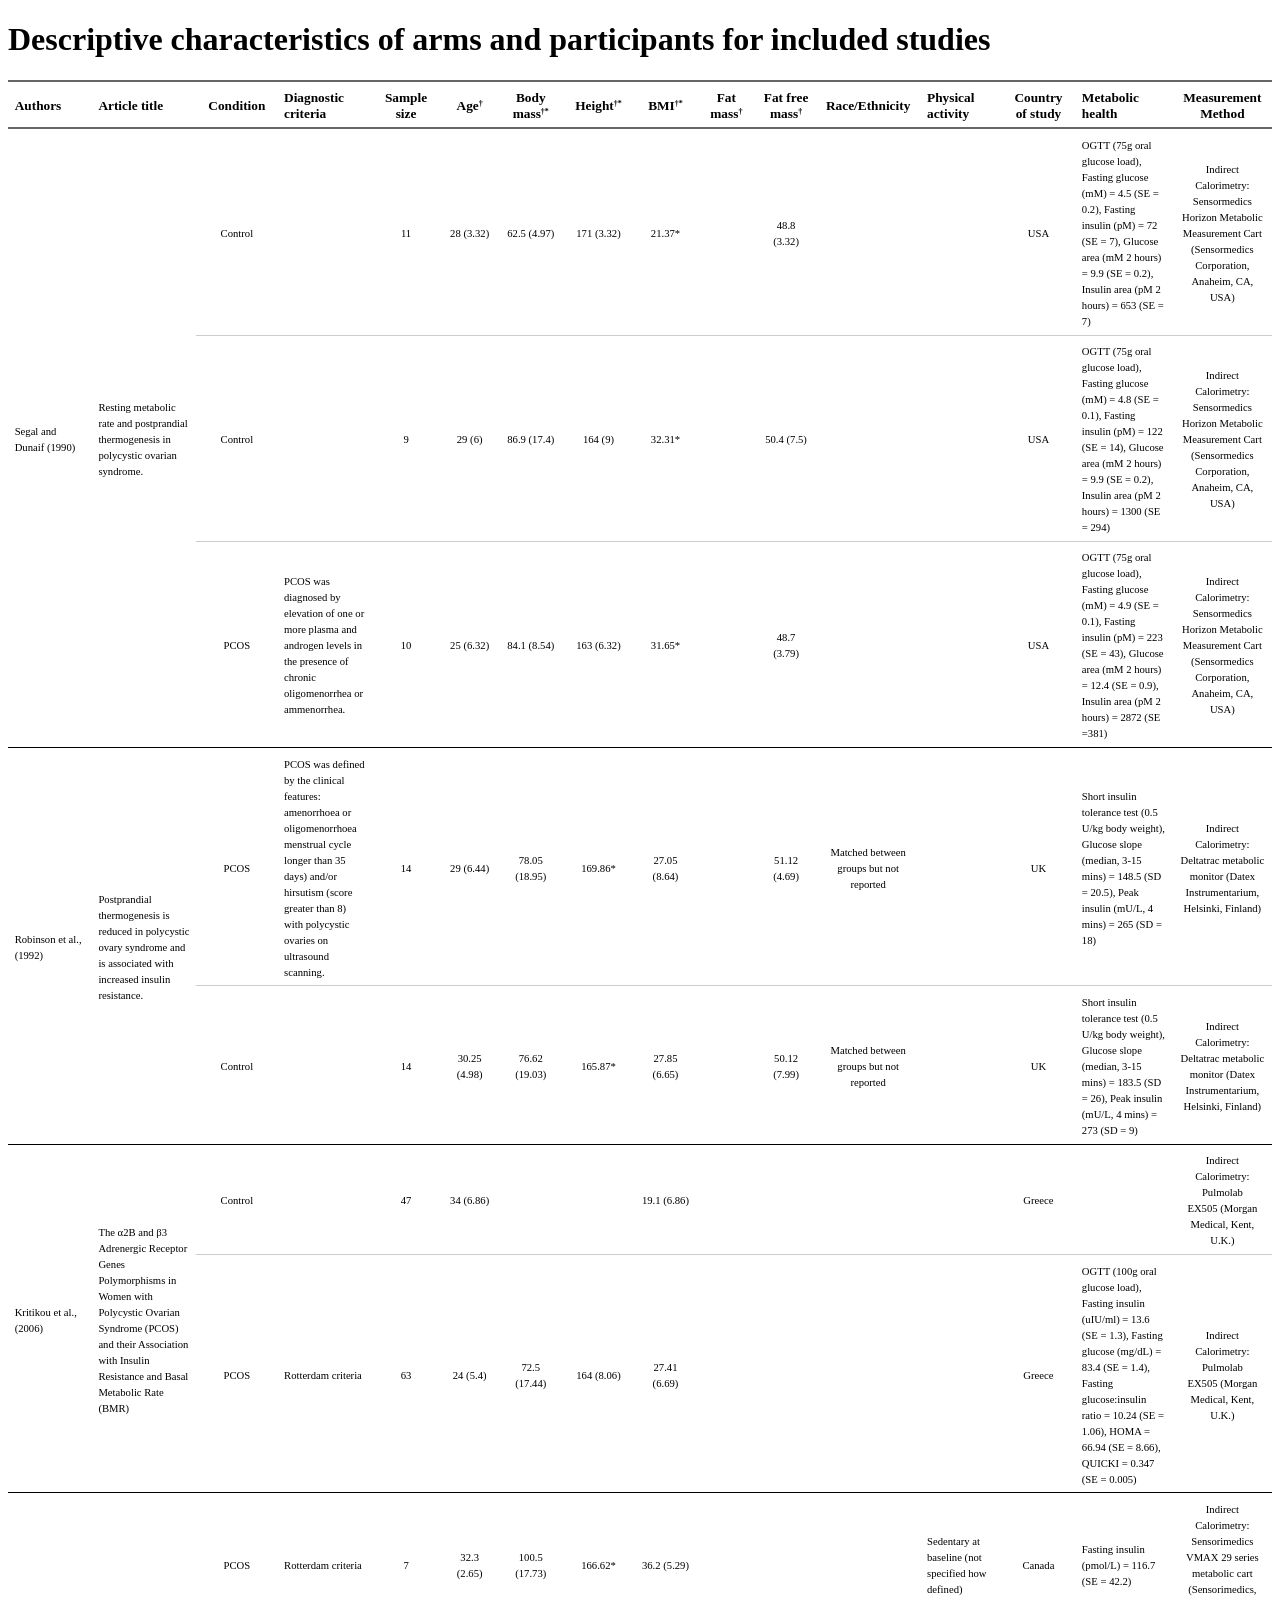
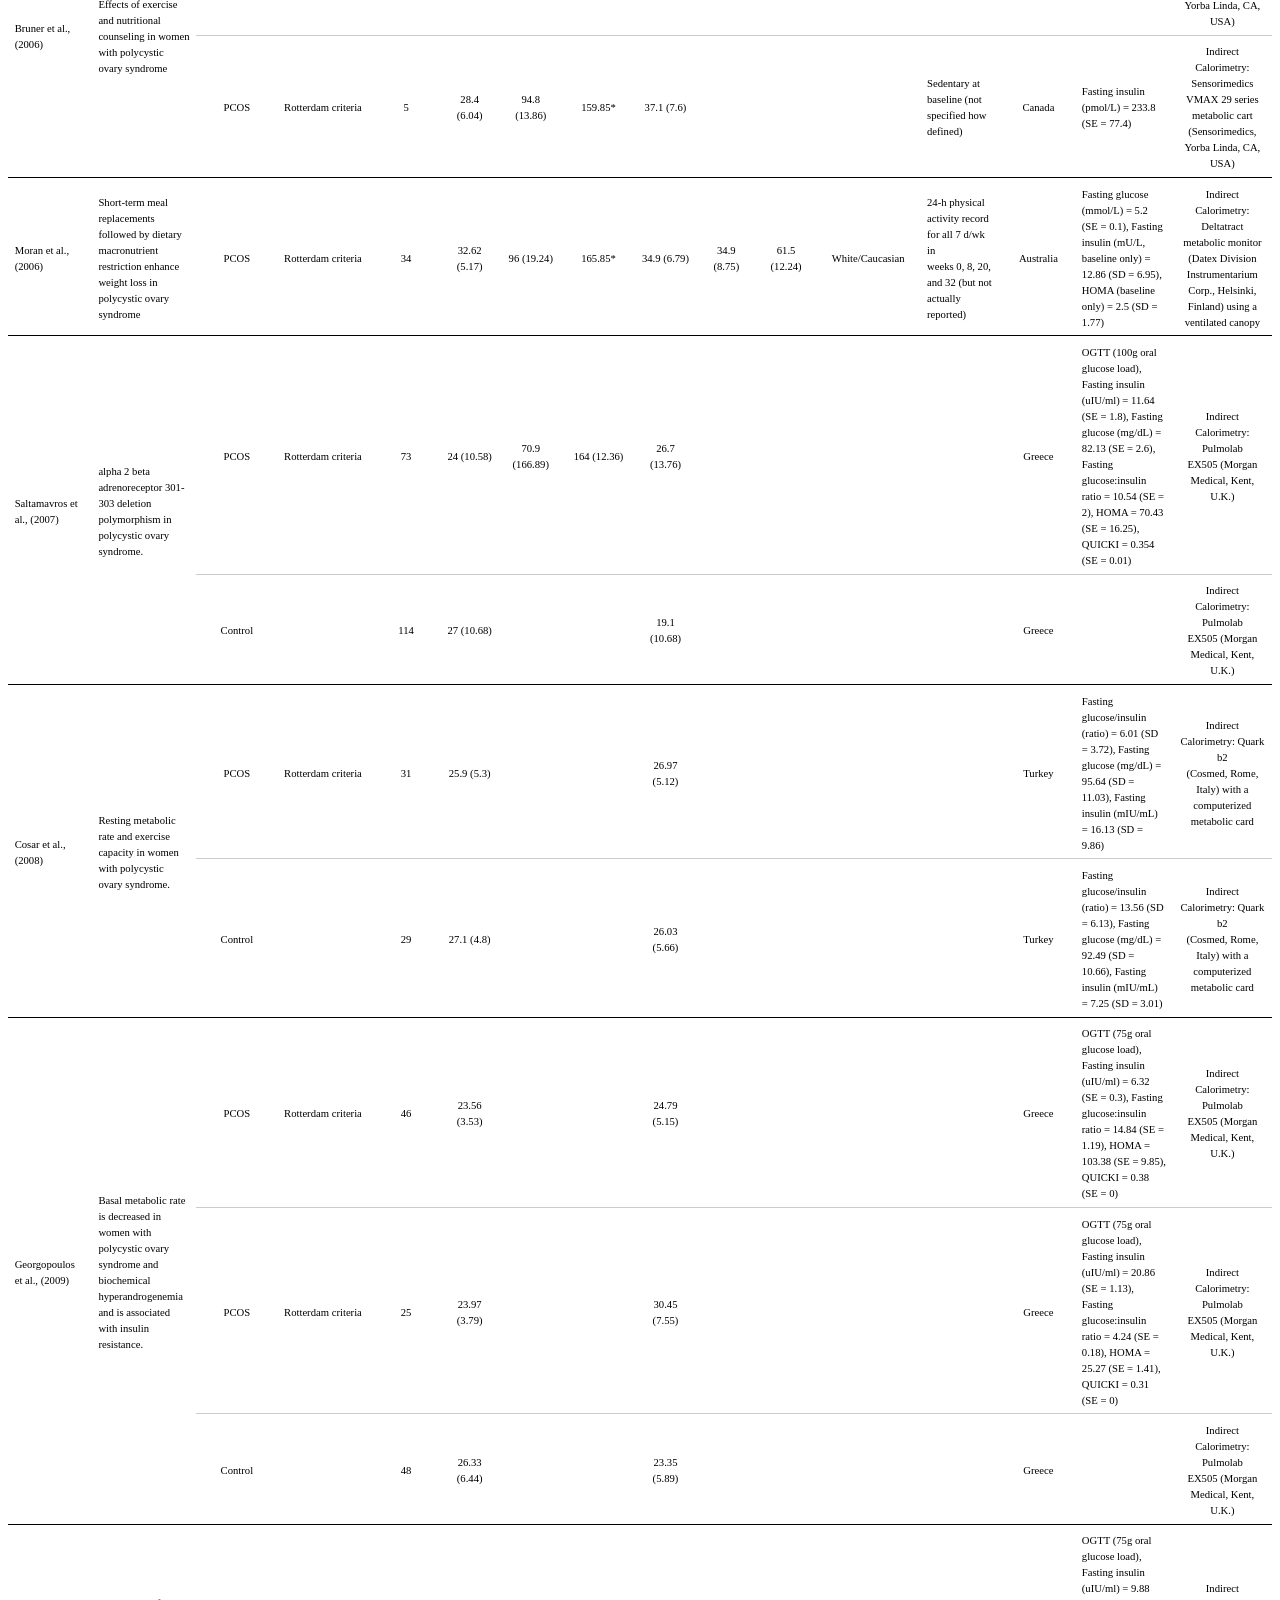
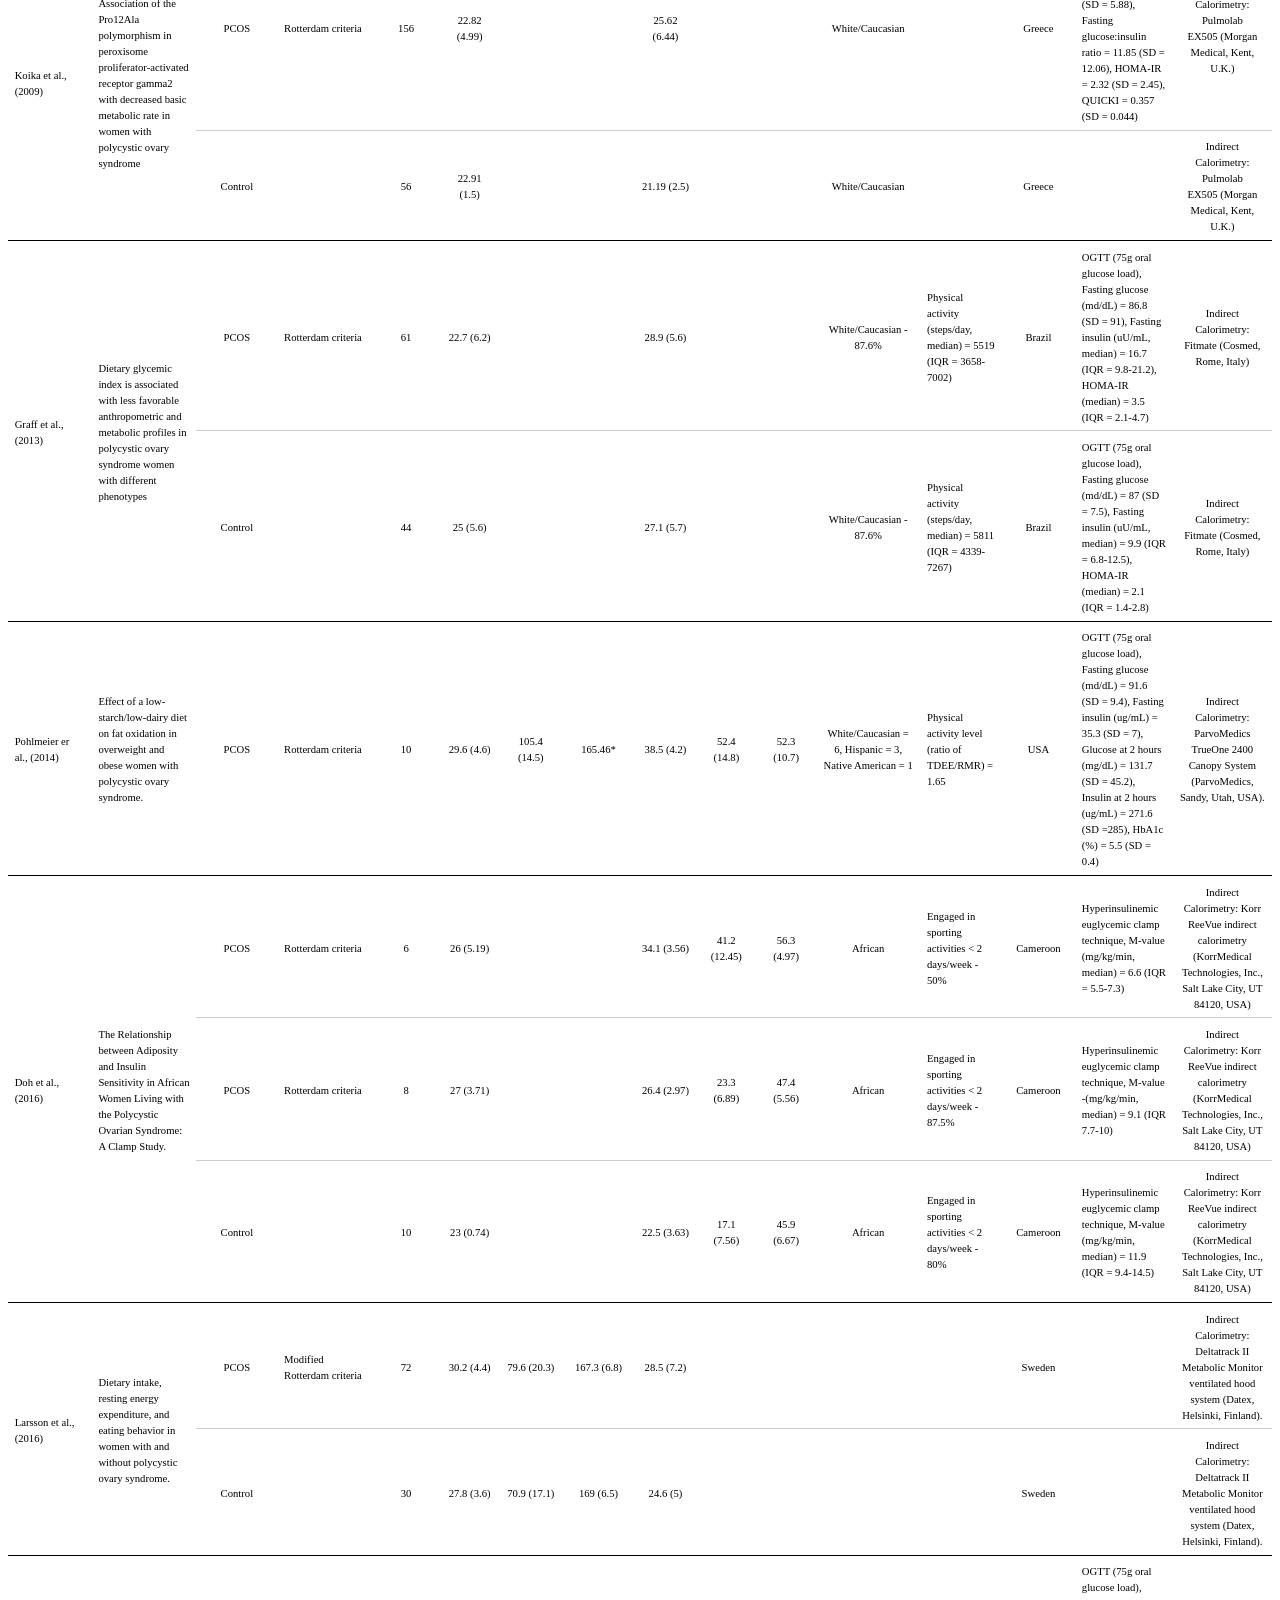
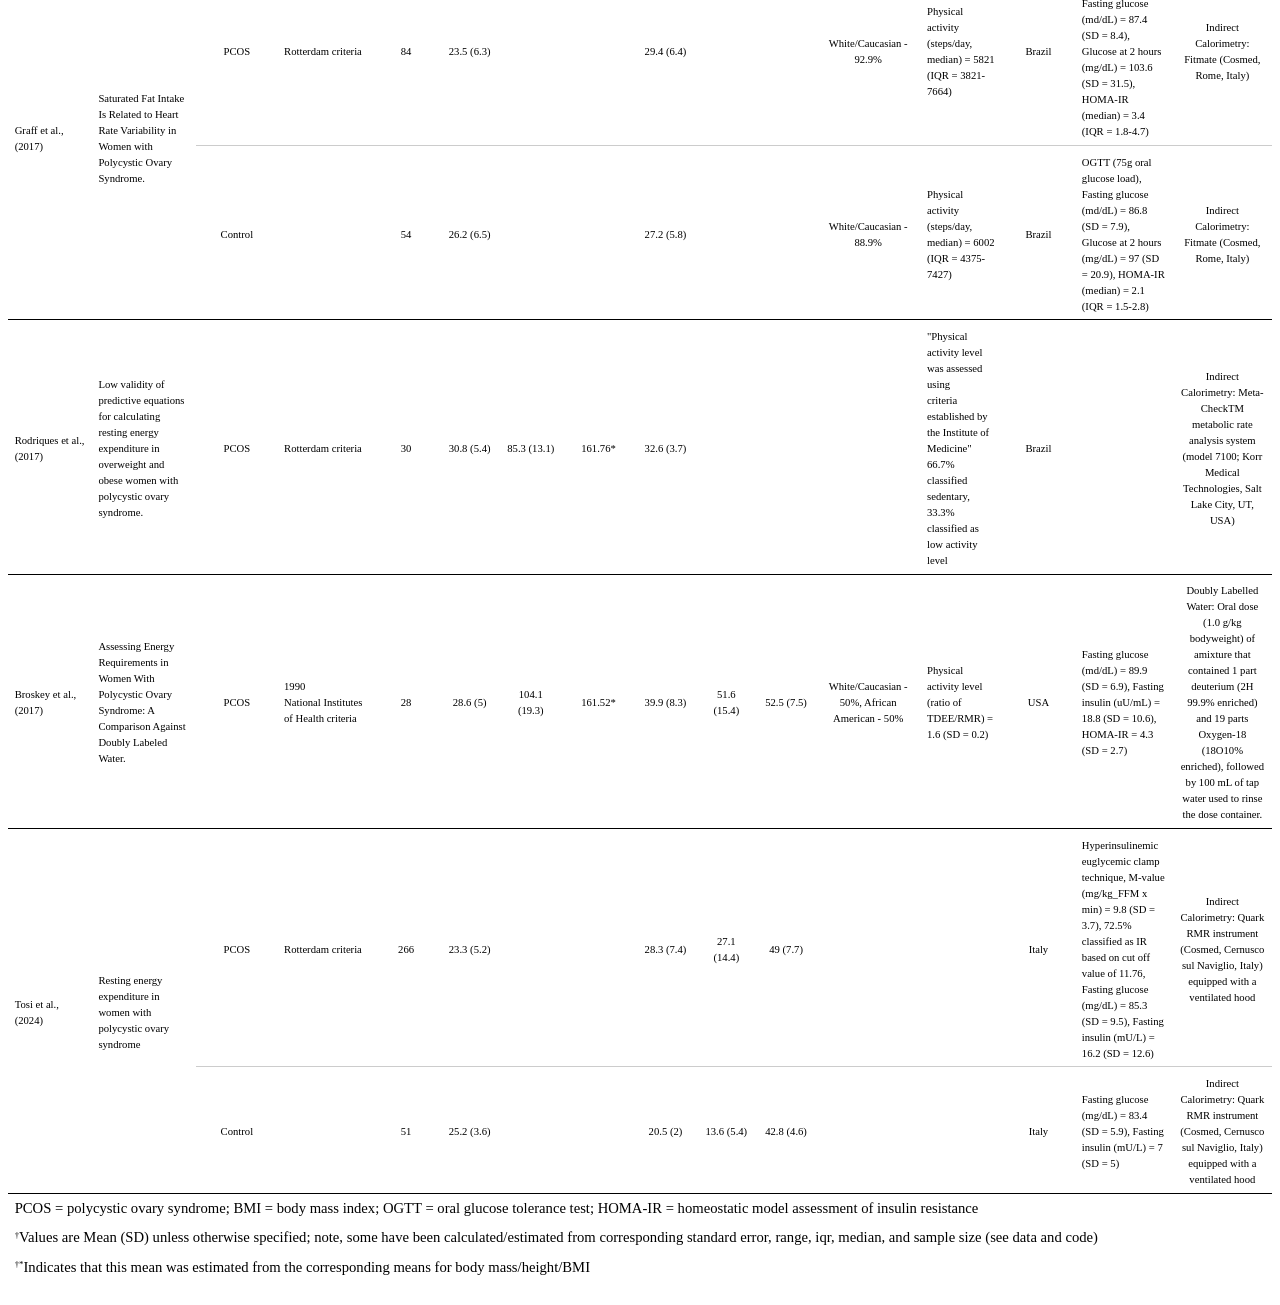
==== docs/descriptives_table.html @ 44b8bd8b "Publish updated supplementary site" ====
<!DOCTYPE html>

<html lang="en" xml:lang="en">

<head>

<meta charset="utf-8" />
<meta name="generator" content="pandoc" />
<meta http-equiv="X-UA-Compatible" content="IE=EDGE" />

<meta name="viewport" content="width=device-width, initial-scale=1" />



<title>Descriptive characteristics of arms and participants for included studies</title>

<script>// Pandoc 2.9 adds attributes on both header and div. We remove the former (to
// be compatible with the behavior of Pandoc < 2.8).
document.addEventListener('DOMContentLoaded', function(e) {
  var hs = document.querySelectorAll("div.section[class*='level'] > :first-child");
  var i, h, a;
  for (i = 0; i < hs.length; i++) {
    h = hs[i];
    if (!/^h[1-6]$/i.test(h.tagName)) continue;  // it should be a header h1-h6
    a = h.attributes;
    while (a.length > 0) h.removeAttribute(a[0].name);
  }
});
</script>
<style type="text/css">.hljs-literal {
color: #990073;
}
.hljs-number {
color: #099;
}
.hljs-comment {
color: #998;
font-style: italic;
}
.hljs-keyword {
color: #900;
font-weight: bold;
}
.hljs-string {
color: #d14;
}
</style>
<script src="[data-uri]"></script>
<style type="text/css">.tabwid {
font-size: initial;
padding-bottom: 1em;
}
.tabwid table{
border-spacing:0px !important;
border-collapse:collapse;
line-height:1;
margin-left:auto;
margin-right:auto;
border-width: 0;
border-color: transparent;
caption-side: top;
}
.tabwid-caption-bottom table{
caption-side: bottom;
}
.tabwid_left table{
margin-left:0;
}
.tabwid_right table{
margin-right:0;
}
.tabwid td, .tabwid th {
padding: 0;
}
.tabwid a {
text-decoration: none;
}
.tabwid thead {
background-color: transparent;
}
.tabwid tfoot {
background-color: transparent;
}
.tabwid table tr {
background-color: transparent;
}
.katex-display {
margin: 0 0 !important;
}
</style>
<script>document.addEventListener("DOMContentLoaded", function(event) {
  var els = document.querySelectorAll(".tabwid");
  var tabwid_link = document.querySelector('link[href*="tabwid.css"]')
  if (tabwid_link === null) {
    const tabwid_styles = document.evaluate("//style[contains(., 'tabwid')]", document, null, XPathResult.ANY_TYPE, null );
    tabwid_link = tabwid_styles.iterateNext();
  }

  Array.prototype.forEach.call(els, function(template) {
      const dest = document.createElement("div");
      template.parentNode.insertBefore(dest, template.nextSibling)
      dest.setAttribute("class", "flextable-shadow-host");
      const fantome = dest.attachShadow({mode: 'open'});
      fantome.appendChild(template);
      if (tabwid_link !== null) {
        fantome.appendChild(tabwid_link.cloneNode(true));
      }
  });

  const shadowHosts = document.querySelectorAll('.flextable-shadow-host:not(:has(div > table.no-shadow-dom))');
  shadowHosts.forEach(host => {
    if (host.shadowRoot) {
      const spanElements = host.shadowRoot.querySelector('div > table > caption > span[id]');
      if (spanElements) {
        const id = spanElements.getAttribute("id");
        host.setAttribute("id", id);
      }
    }
  });

});
</script>

<style type="text/css">
code{white-space: pre-wrap;}
span.smallcaps{font-variant: small-caps;}
span.underline{text-decoration: underline;}
div.column{display: inline-block; vertical-align: top; width: 50%;}
div.hanging-indent{margin-left: 1.5em; text-indent: -1.5em;}
ul.task-list{list-style: none;}
.display.math{display: block; text-align: center; margin: 0.5rem auto;}
</style>

<style type="text/css">code{white-space: pre;}</style>
<script type="text/javascript">
if (window.hljs) {
  hljs.configure({languages: []});
  hljs.initHighlightingOnLoad();
  if (document.readyState && document.readyState === "complete") {
    window.setTimeout(function() { hljs.initHighlighting(); }, 0);
  }
}
</script>










</head>

<body>




<h1 class="title toc-ignore">Descriptive characteristics of arms and
participants for included studies</h1>



<style></style>
<div class="tabwid"><style>.cl-4e224d44{}.cl-4e12529a{font-family:'Latin Modern Roman';font-size:10pt;font-weight:bold;font-style:normal;text-decoration:none;color:rgba(0, 0, 0, 1.00);background-color:transparent;}.cl-4e1252ae{font-family:'Latin Modern Roman';font-size:6pt;font-weight:bold;font-style:normal;text-decoration:none;color:rgba(0, 0, 0, 1.00);background-color:transparent;position: relative;bottom:3pt;}.cl-4e1252af{font-family:'Latin Modern Roman';font-size:8pt;font-weight:normal;font-style:normal;text-decoration:none;color:rgba(0, 0, 0, 1.00);background-color:transparent;}.cl-4e1252b8{font-family:'Latin Modern Roman';font-size:6.6pt;font-weight:normal;font-style:normal;text-decoration:none;color:rgba(0, 0, 0, 1.00);background-color:transparent;position: relative;bottom:3.3pt;}.cl-4e1252b9{font-family:'Latin Modern Roman';font-size:11pt;font-weight:normal;font-style:normal;text-decoration:none;color:rgba(0, 0, 0, 1.00);background-color:transparent;}.cl-4e176bae{margin:0;text-align:left;border-bottom: 0 solid rgba(0, 0, 0, 1.00);border-top: 0 solid rgba(0, 0, 0, 1.00);border-left: 0 solid rgba(0, 0, 0, 1.00);border-right: 0 solid rgba(0, 0, 0, 1.00);padding-bottom:5pt;padding-top:5pt;padding-left:5pt;padding-right:5pt;line-height: 1;background-color:transparent;}.cl-4e176bb8{margin:0;text-align:center;border-bottom: 0 solid rgba(0, 0, 0, 1.00);border-top: 0 solid rgba(0, 0, 0, 1.00);border-left: 0 solid rgba(0, 0, 0, 1.00);border-right: 0 solid rgba(0, 0, 0, 1.00);padding-bottom:5pt;padding-top:5pt;padding-left:5pt;padding-right:5pt;line-height: 1;background-color:transparent;}.cl-4e179aca{width:1.5in;background-color:transparent;vertical-align: middle;border-bottom: 1.5pt solid rgba(102, 102, 102, 1.00);border-top: 1.5pt solid rgba(102, 102, 102, 1.00);border-left: 0 solid rgba(0, 0, 0, 1.00);border-right: 0 solid rgba(0, 0, 0, 1.00);margin-bottom:0;margin-top:0;margin-left:0;margin-right:0;}.cl-4e179ad4{width:1.5in;background-color:transparent;vertical-align: middle;border-bottom: 1.5pt solid rgba(102, 102, 102, 1.00);border-top: 1.5pt solid rgba(102, 102, 102, 1.00);border-left: 0 solid rgba(0, 0, 0, 1.00);border-right: 0 solid rgba(0, 0, 0, 1.00);margin-bottom:0;margin-top:0;margin-left:0;margin-right:0;}.cl-4e179ad5{width:1.5in;background-color:transparent;vertical-align: middle;border-bottom: 1pt solid rgba(0, 0, 0, 1.00);border-top: 0 solid rgba(0, 0, 0, 1.00);border-left: 0 solid rgba(0, 0, 0, 1.00);border-right: 0 solid rgba(0, 0, 0, 1.00);margin-bottom:0;margin-top:0;margin-left:0;margin-right:0;}.cl-4e179ade{width:1.5in;background-color:transparent;vertical-align: middle;border-bottom: 0.4pt solid rgba(204, 204, 204, 1.00);border-top: 0 solid rgba(0, 0, 0, 1.00);border-left: 0 solid rgba(0, 0, 0, 1.00);border-right: 0 solid rgba(0, 0, 0, 1.00);margin-bottom:0;margin-top:0;margin-left:0;margin-right:0;}.cl-4e179adf{width:1.5in;background-color:transparent;vertical-align: middle;border-bottom: 0.4pt solid rgba(204, 204, 204, 1.00);border-top: 0 solid rgba(0, 0, 0, 1.00);border-left: 0 solid rgba(0, 0, 0, 1.00);border-right: 0 solid rgba(0, 0, 0, 1.00);margin-bottom:0;margin-top:0;margin-left:0;margin-right:0;}.cl-4e179ae0{width:1.5in;background-color:transparent;vertical-align: middle;border-bottom: 0 solid rgba(0, 0, 0, 1.00);border-top: 0 solid rgba(0, 0, 0, 1.00);border-left: 0 solid rgba(0, 0, 0, 1.00);border-right: 0 solid rgba(0, 0, 0, 1.00);margin-bottom:0;margin-top:0;margin-left:0;margin-right:0;}.cl-4e179ae8{width:1.5in;background-color:transparent;vertical-align: middle;border-bottom: 0.4pt solid rgba(204, 204, 204, 1.00);border-top: 0.4pt solid rgba(204, 204, 204, 1.00);border-left: 0 solid rgba(0, 0, 0, 1.00);border-right: 0 solid rgba(0, 0, 0, 1.00);margin-bottom:0;margin-top:0;margin-left:0;margin-right:0;}.cl-4e179ae9{width:1.5in;background-color:transparent;vertical-align: middle;border-bottom: 0.4pt solid rgba(204, 204, 204, 1.00);border-top: 0.4pt solid rgba(204, 204, 204, 1.00);border-left: 0 solid rgba(0, 0, 0, 1.00);border-right: 0 solid rgba(0, 0, 0, 1.00);margin-bottom:0;margin-top:0;margin-left:0;margin-right:0;}.cl-4e179aea{width:1.5in;background-color:transparent;vertical-align: middle;border-bottom: 1pt solid rgba(0, 0, 0, 1.00);border-top: 0.4pt solid rgba(204, 204, 204, 1.00);border-left: 0 solid rgba(0, 0, 0, 1.00);border-right: 0 solid rgba(0, 0, 0, 1.00);margin-bottom:0;margin-top:0;margin-left:0;margin-right:0;}.cl-4e179af2{width:1.5in;background-color:transparent;vertical-align: middle;border-bottom: 1pt solid rgba(0, 0, 0, 1.00);border-top: 0.4pt solid rgba(204, 204, 204, 1.00);border-left: 0 solid rgba(0, 0, 0, 1.00);border-right: 0 solid rgba(0, 0, 0, 1.00);margin-bottom:0;margin-top:0;margin-left:0;margin-right:0;}.cl-4e179afc{width:1.5in;background-color:transparent;vertical-align: middle;border-bottom: 1pt solid rgba(0, 0, 0, 1.00);border-top: 1pt solid rgba(0, 0, 0, 1.00);border-left: 0 solid rgba(0, 0, 0, 1.00);border-right: 0 solid rgba(0, 0, 0, 1.00);margin-bottom:0;margin-top:0;margin-left:0;margin-right:0;}.cl-4e179afd{width:1.5in;background-color:transparent;vertical-align: middle;border-bottom: 0.4pt solid rgba(204, 204, 204, 1.00);border-top: 1pt solid rgba(0, 0, 0, 1.00);border-left: 0 solid rgba(0, 0, 0, 1.00);border-right: 0 solid rgba(0, 0, 0, 1.00);margin-bottom:0;margin-top:0;margin-left:0;margin-right:0;}.cl-4e179b06{width:1.5in;background-color:transparent;vertical-align: middle;border-bottom: 0.4pt solid rgba(204, 204, 204, 1.00);border-top: 1pt solid rgba(0, 0, 0, 1.00);border-left: 0 solid rgba(0, 0, 0, 1.00);border-right: 0 solid rgba(0, 0, 0, 1.00);margin-bottom:0;margin-top:0;margin-left:0;margin-right:0;}.cl-4e179b07{width:1.5in;background-color:transparent;vertical-align: middle;border-bottom: 1pt solid rgba(0, 0, 0, 1.00);border-top: 1pt solid rgba(0, 0, 0, 1.00);border-left: 0 solid rgba(0, 0, 0, 1.00);border-right: 0 solid rgba(0, 0, 0, 1.00);margin-bottom:0;margin-top:0;margin-left:0;margin-right:0;}.cl-4e179b08{width:1.5in;background-color:transparent;vertical-align: middle;border-bottom: 0 solid rgba(255, 255, 255, 0.00);border-top: 0 solid rgba(255, 255, 255, 0.00);border-left: 0 solid rgba(255, 255, 255, 0.00);border-right: 0 solid rgba(255, 255, 255, 0.00);margin-bottom:0;margin-top:0;margin-left:0;margin-right:0;}</style><table data-quarto-disable-processing="true" class="cl-4e224d44"><thead><tr style="overflow-wrap:break-word;"><th class="cl-4e179aca"><p class="cl-4e176bae"><span class="cl-4e12529a">Authors</span><span class="cl-4e1252ae"> </span></p></th><th class="cl-4e179aca"><p class="cl-4e176bae"><span class="cl-4e12529a">Article title</span></p></th><th class="cl-4e179ad4"><p class="cl-4e176bb8"><span class="cl-4e12529a">Condition</span></p></th><th class="cl-4e179aca"><p class="cl-4e176bae"><span class="cl-4e12529a">Diagnostic criteria</span></p></th><th class="cl-4e179ad4"><p class="cl-4e176bb8"><span class="cl-4e12529a">Sample size</span></p></th><th class="cl-4e179ad4"><p class="cl-4e176bb8"><span class="cl-4e12529a">Age</span><span class="cl-4e1252ae">†</span></p></th><th class="cl-4e179ad4"><p class="cl-4e176bb8"><span class="cl-4e12529a">Body mass</span><span class="cl-4e1252ae">†*</span></p></th><th class="cl-4e179ad4"><p class="cl-4e176bb8"><span class="cl-4e12529a">Height</span><span class="cl-4e1252ae">†*</span></p></th><th class="cl-4e179ad4"><p class="cl-4e176bb8"><span class="cl-4e12529a">BMI</span><span class="cl-4e1252ae">†*</span></p></th><th class="cl-4e179ad4"><p class="cl-4e176bb8"><span class="cl-4e12529a">Fat mass</span><span class="cl-4e1252ae">†</span></p></th><th class="cl-4e179ad4"><p class="cl-4e176bb8"><span class="cl-4e12529a">Fat free mass</span><span class="cl-4e1252ae">†</span></p></th><th class="cl-4e179ad4"><p class="cl-4e176bb8"><span class="cl-4e12529a">Race/Ethnicity</span></p></th><th class="cl-4e179aca"><p class="cl-4e176bae"><span class="cl-4e12529a">Physical activity</span></p></th><th class="cl-4e179ad4"><p class="cl-4e176bb8"><span class="cl-4e12529a">Country of study</span></p></th><th class="cl-4e179aca"><p class="cl-4e176bae"><span class="cl-4e12529a">Metabolic health</span></p></th><th class="cl-4e179ad4"><p class="cl-4e176bb8"><span class="cl-4e12529a">Measurement Method</span></p></th></tr></thead><tbody><tr style="overflow-wrap:break-word;"><td rowspan="3" class="cl-4e179ad5"><p class="cl-4e176bae"><span class="cl-4e1252af">Segal and Dunaif (1990)</span></p></td><td rowspan="3" class="cl-4e179ad5"><p class="cl-4e176bae"><span class="cl-4e1252af">Resting metabolic rate and postprandial thermogenesis in polycystic ovarian syndrome.</span></p></td><td class="cl-4e179ade"><p class="cl-4e176bb8"><span class="cl-4e1252af">Control</span></p></td><td class="cl-4e179adf"><p class="cl-4e176bae"><span class="cl-4e1252af"></span></p></td><td class="cl-4e179ade"><p class="cl-4e176bb8"><span class="cl-4e1252af">11</span></p></td><td class="cl-4e179ade"><p class="cl-4e176bb8"><span class="cl-4e1252af">28 (3.32)</span></p></td><td class="cl-4e179ade"><p class="cl-4e176bb8"><span class="cl-4e1252af">62.5 (4.97)</span></p></td><td class="cl-4e179ade"><p class="cl-4e176bb8"><span class="cl-4e1252af">171 (3.32)</span></p></td><td class="cl-4e179ade"><p class="cl-4e176bb8"><span class="cl-4e1252af">21.37*</span></p></td><td class="cl-4e179ade"><p class="cl-4e176bb8"><span class="cl-4e1252af"></span></p></td><td class="cl-4e179ade"><p class="cl-4e176bb8"><span class="cl-4e1252af">48.8 (3.32)</span></p></td><td class="cl-4e179ade"><p class="cl-4e176bb8"><span class="cl-4e1252af"></span></p></td><td class="cl-4e179adf"><p class="cl-4e176bae"><span class="cl-4e1252af"></span></p></td><td class="cl-4e179ade"><p class="cl-4e176bb8"><span class="cl-4e1252af">USA</span></p></td><td class="cl-4e179adf"><p class="cl-4e176bae"><span class="cl-4e1252af">OGTT (75g oral glucose load), Fasting glucose (mM) = 4.5 (SE = 0.2), Fasting insulin (pM) = 72 (SE = 7), Glucose area (mM 2 hours) = 9.9 (SE = 0.2), Insulin area (pM 2 hours) = 653 (SE = 7)</span></p></td><td class="cl-4e179ade"><p class="cl-4e176bb8"><span class="cl-4e1252af">Indirect Calorimetry: Sensormedics Horizon Metabolic Measurement Cart (Sensormedics Corporation, Anaheim, CA, USA)</span></p></td></tr><tr style="overflow-wrap:break-word;"><td class="cl-4e179ae8"><p class="cl-4e176bb8"><span class="cl-4e1252af">Control</span></p></td><td class="cl-4e179ae9"><p class="cl-4e176bae"><span class="cl-4e1252af"></span></p></td><td class="cl-4e179ae8"><p class="cl-4e176bb8"><span class="cl-4e1252af">9</span></p></td><td class="cl-4e179ae8"><p class="cl-4e176bb8"><span class="cl-4e1252af">29 (6)</span></p></td><td class="cl-4e179ae8"><p class="cl-4e176bb8"><span class="cl-4e1252af">86.9 (17.4)</span></p></td><td class="cl-4e179ae8"><p class="cl-4e176bb8"><span class="cl-4e1252af">164 (9)</span></p></td><td class="cl-4e179ae8"><p class="cl-4e176bb8"><span class="cl-4e1252af">32.31*</span></p></td><td class="cl-4e179ae8"><p class="cl-4e176bb8"><span class="cl-4e1252af"></span></p></td><td class="cl-4e179ae8"><p class="cl-4e176bb8"><span class="cl-4e1252af">50.4 (7.5)</span></p></td><td class="cl-4e179ae8"><p class="cl-4e176bb8"><span class="cl-4e1252af"></span></p></td><td class="cl-4e179ae9"><p class="cl-4e176bae"><span class="cl-4e1252af"></span></p></td><td class="cl-4e179ae8"><p class="cl-4e176bb8"><span class="cl-4e1252af">USA</span></p></td><td class="cl-4e179ae9"><p class="cl-4e176bae"><span class="cl-4e1252af">OGTT (75g oral glucose load), Fasting glucose (mM) = 4.8 (SE = 0.1), Fasting insulin (pM) = 122 (SE = 14), Glucose area (mM 2 hours) = 9.9 (SE = 0.2), Insulin area (pM 2 hours) = 1300 (SE = 294)</span></p></td><td class="cl-4e179ae8"><p class="cl-4e176bb8"><span class="cl-4e1252af">Indirect Calorimetry: Sensormedics Horizon Metabolic Measurement Cart (Sensormedics Corporation, Anaheim, CA, USA)</span></p></td></tr><tr style="overflow-wrap:break-word;"><td class="cl-4e179aea"><p class="cl-4e176bb8"><span class="cl-4e1252af">PCOS</span></p></td><td class="cl-4e179af2"><p class="cl-4e176bae"><span class="cl-4e1252af">PCOS was diagnosed by elevation of one or more plasma and androgen levels in the presence of chronic oligomenorrhea or ammenorrhea.</span></p></td><td class="cl-4e179aea"><p class="cl-4e176bb8"><span class="cl-4e1252af">10</span></p></td><td class="cl-4e179aea"><p class="cl-4e176bb8"><span class="cl-4e1252af">25 (6.32)</span></p></td><td class="cl-4e179aea"><p class="cl-4e176bb8"><span class="cl-4e1252af">84.1 (8.54)</span></p></td><td class="cl-4e179aea"><p class="cl-4e176bb8"><span class="cl-4e1252af">163 (6.32)</span></p></td><td class="cl-4e179aea"><p class="cl-4e176bb8"><span class="cl-4e1252af">31.65*</span></p></td><td class="cl-4e179aea"><p class="cl-4e176bb8"><span class="cl-4e1252af"></span></p></td><td class="cl-4e179aea"><p class="cl-4e176bb8"><span class="cl-4e1252af">48.7 (3.79)</span></p></td><td class="cl-4e179aea"><p class="cl-4e176bb8"><span class="cl-4e1252af"></span></p></td><td class="cl-4e179af2"><p class="cl-4e176bae"><span class="cl-4e1252af"></span></p></td><td class="cl-4e179aea"><p class="cl-4e176bb8"><span class="cl-4e1252af">USA</span></p></td><td class="cl-4e179af2"><p class="cl-4e176bae"><span class="cl-4e1252af">OGTT (75g oral glucose load), Fasting glucose (mM) = 4.9 (SE = 0.1), Fasting insulin (pM) = 223 (SE = 43), Glucose area (mM 2 hours) = 12.4 (SE = 0.9), Insulin area (pM 2 hours) = 2872 (SE =381)</span></p></td><td class="cl-4e179aea"><p class="cl-4e176bb8"><span class="cl-4e1252af">Indirect Calorimetry: Sensormedics Horizon Metabolic Measurement Cart (Sensormedics Corporation, Anaheim, CA, USA)</span></p></td></tr><tr style="overflow-wrap:break-word;"><td rowspan="2" class="cl-4e179afc"><p class="cl-4e176bae"><span class="cl-4e1252af">Robinson et al., (1992)</span></p></td><td rowspan="2" class="cl-4e179afc"><p class="cl-4e176bae"><span class="cl-4e1252af">Postprandial thermogenesis is reduced in polycystic ovary syndrome and is associated with increased insulin resistance.</span></p></td><td class="cl-4e179afd"><p class="cl-4e176bb8"><span class="cl-4e1252af">PCOS</span></p></td><td class="cl-4e179b06"><p class="cl-4e176bae"><span class="cl-4e1252af">PCOS was defined by the clinical features: amenorrhoea or oligomenorrhoea  menstrual cycle longer than 35 days) and/or hirsutism (score greater than 8) with polycystic ovaries on ultrasound scanning.</span></p></td><td class="cl-4e179afd"><p class="cl-4e176bb8"><span class="cl-4e1252af">14</span></p></td><td class="cl-4e179afd"><p class="cl-4e176bb8"><span class="cl-4e1252af">29 (6.44)</span></p></td><td class="cl-4e179afd"><p class="cl-4e176bb8"><span class="cl-4e1252af">78.05 (18.95)</span></p></td><td class="cl-4e179afd"><p class="cl-4e176bb8"><span class="cl-4e1252af">169.86*</span></p></td><td class="cl-4e179afd"><p class="cl-4e176bb8"><span class="cl-4e1252af">27.05 (8.64)</span></p></td><td class="cl-4e179afd"><p class="cl-4e176bb8"><span class="cl-4e1252af"></span></p></td><td class="cl-4e179afd"><p class="cl-4e176bb8"><span class="cl-4e1252af">51.12 (4.69)</span></p></td><td class="cl-4e179afd"><p class="cl-4e176bb8"><span class="cl-4e1252af">Matched between groups but not reported</span></p></td><td class="cl-4e179b06"><p class="cl-4e176bae"><span class="cl-4e1252af"></span></p></td><td class="cl-4e179afd"><p class="cl-4e176bb8"><span class="cl-4e1252af">UK</span></p></td><td class="cl-4e179b06"><p class="cl-4e176bae"><span class="cl-4e1252af">Short insulin tolerance test (0.5 U/kg body weight), Glucose slope (median, 3-15 mins) = 148.5 (SD = 20.5), Peak insulin (mU/L, 4 mins) = 265 (SD = 18)</span></p></td><td class="cl-4e179afd"><p class="cl-4e176bb8"><span class="cl-4e1252af">Indirect Calorimetry: Deltatrac metabolic monitor (Datex Instrumentarium,</span><br><span class="cl-4e1252af">Helsinki, Finland)</span></p></td></tr><tr style="overflow-wrap:break-word;"><td class="cl-4e179aea"><p class="cl-4e176bb8"><span class="cl-4e1252af">Control</span></p></td><td class="cl-4e179af2"><p class="cl-4e176bae"><span class="cl-4e1252af"></span></p></td><td class="cl-4e179aea"><p class="cl-4e176bb8"><span class="cl-4e1252af">14</span></p></td><td class="cl-4e179aea"><p class="cl-4e176bb8"><span class="cl-4e1252af">30.25 (4.98)</span></p></td><td class="cl-4e179aea"><p class="cl-4e176bb8"><span class="cl-4e1252af">76.62 (19.03)</span></p></td><td class="cl-4e179aea"><p class="cl-4e176bb8"><span class="cl-4e1252af">165.87*</span></p></td><td class="cl-4e179aea"><p class="cl-4e176bb8"><span class="cl-4e1252af">27.85 (6.65)</span></p></td><td class="cl-4e179aea"><p class="cl-4e176bb8"><span class="cl-4e1252af"></span></p></td><td class="cl-4e179aea"><p class="cl-4e176bb8"><span class="cl-4e1252af">50.12 (7.99)</span></p></td><td class="cl-4e179aea"><p class="cl-4e176bb8"><span class="cl-4e1252af">Matched between groups but not reported</span></p></td><td class="cl-4e179af2"><p class="cl-4e176bae"><span class="cl-4e1252af"></span></p></td><td class="cl-4e179aea"><p class="cl-4e176bb8"><span class="cl-4e1252af">UK</span></p></td><td class="cl-4e179af2"><p class="cl-4e176bae"><span class="cl-4e1252af">Short insulin tolerance test (0.5 U/kg body weight), Glucose slope (median, 3-15 mins) = 183.5 (SD = 26), Peak insulin (mU/L, 4 mins) = 273 (SD = 9)</span></p></td><td class="cl-4e179aea"><p class="cl-4e176bb8"><span class="cl-4e1252af">Indirect Calorimetry: Deltatrac metabolic monitor (Datex Instrumentarium,</span><br><span class="cl-4e1252af">Helsinki, Finland)</span></p></td></tr><tr style="overflow-wrap:break-word;"><td rowspan="2" class="cl-4e179afc"><p class="cl-4e176bae"><span class="cl-4e1252af">Kritikou et al., (2006)</span></p></td><td rowspan="2" class="cl-4e179afc"><p class="cl-4e176bae"><span class="cl-4e1252af">The α2B and β3 Adrenergic Receptor Genes Polymorphisms in Women with Polycystic Ovarian Syndrome (PCOS) and their Association with Insulin Resistance and Basal Metabolic Rate (BMR)</span></p></td><td class="cl-4e179afd"><p class="cl-4e176bb8"><span class="cl-4e1252af">Control</span></p></td><td class="cl-4e179b06"><p class="cl-4e176bae"><span class="cl-4e1252af"></span></p></td><td class="cl-4e179afd"><p class="cl-4e176bb8"><span class="cl-4e1252af">47</span></p></td><td class="cl-4e179afd"><p class="cl-4e176bb8"><span class="cl-4e1252af">34 (6.86)</span></p></td><td class="cl-4e179afd"><p class="cl-4e176bb8"><span class="cl-4e1252af"></span></p></td><td class="cl-4e179afd"><p class="cl-4e176bb8"><span class="cl-4e1252af"></span></p></td><td class="cl-4e179afd"><p class="cl-4e176bb8"><span class="cl-4e1252af">19.1 (6.86)</span></p></td><td class="cl-4e179afd"><p class="cl-4e176bb8"><span class="cl-4e1252af"></span></p></td><td class="cl-4e179afd"><p class="cl-4e176bb8"><span class="cl-4e1252af"></span></p></td><td class="cl-4e179afd"><p class="cl-4e176bb8"><span class="cl-4e1252af"></span></p></td><td class="cl-4e179b06"><p class="cl-4e176bae"><span class="cl-4e1252af"></span></p></td><td class="cl-4e179afd"><p class="cl-4e176bb8"><span class="cl-4e1252af">Greece</span></p></td><td class="cl-4e179b06"><p class="cl-4e176bae"><span class="cl-4e1252af"></span></p></td><td class="cl-4e179afd"><p class="cl-4e176bb8"><span class="cl-4e1252af">Indirect Calorimetry: Pulmolab</span><br><span class="cl-4e1252af">EX505 (Morgan Medical, Kent, U.K.)</span></p></td></tr><tr style="overflow-wrap:break-word;"><td class="cl-4e179aea"><p class="cl-4e176bb8"><span class="cl-4e1252af">PCOS</span></p></td><td class="cl-4e179af2"><p class="cl-4e176bae"><span class="cl-4e1252af">Rotterdam criteria</span></p></td><td class="cl-4e179aea"><p class="cl-4e176bb8"><span class="cl-4e1252af">63</span></p></td><td class="cl-4e179aea"><p class="cl-4e176bb8"><span class="cl-4e1252af">24 (5.4)</span></p></td><td class="cl-4e179aea"><p class="cl-4e176bb8"><span class="cl-4e1252af">72.5 (17.44)</span></p></td><td class="cl-4e179aea"><p class="cl-4e176bb8"><span class="cl-4e1252af">164 (8.06)</span></p></td><td class="cl-4e179aea"><p class="cl-4e176bb8"><span class="cl-4e1252af">27.41 (6.69)</span></p></td><td class="cl-4e179aea"><p class="cl-4e176bb8"><span class="cl-4e1252af"></span></p></td><td class="cl-4e179aea"><p class="cl-4e176bb8"><span class="cl-4e1252af"></span></p></td><td class="cl-4e179aea"><p class="cl-4e176bb8"><span class="cl-4e1252af"></span></p></td><td class="cl-4e179af2"><p class="cl-4e176bae"><span class="cl-4e1252af"></span></p></td><td class="cl-4e179aea"><p class="cl-4e176bb8"><span class="cl-4e1252af">Greece</span></p></td><td class="cl-4e179af2"><p class="cl-4e176bae"><span class="cl-4e1252af">OGTT (100g oral glucose load), Fasting insulin (uIU/ml) = 13.6 (SE = 1.3), Fasting glucose (mg/dL) = 83.4 (SE = 1.4), Fasting glucose:insulin ratio = 10.24 (SE = 1.06), HOMA = 66.94 (SE = 8.66), QUICKI = 0.347 (SE = 0.005)</span></p></td><td class="cl-4e179aea"><p class="cl-4e176bb8"><span class="cl-4e1252af">Indirect Calorimetry: Pulmolab</span><br><span class="cl-4e1252af">EX505 (Morgan Medical, Kent, U.K.)</span></p></td></tr><tr style="overflow-wrap:break-word;"><td rowspan="2" class="cl-4e179afc"><p class="cl-4e176bae"><span class="cl-4e1252af">Bruner et al., (2006)</span></p></td><td rowspan="2" class="cl-4e179afc"><p class="cl-4e176bae"><span class="cl-4e1252af">Effects of exercise and nutritional counseling in women with polycystic ovary syndrome</span></p></td><td class="cl-4e179afd"><p class="cl-4e176bb8"><span class="cl-4e1252af">PCOS</span></p></td><td class="cl-4e179b06"><p class="cl-4e176bae"><span class="cl-4e1252af">Rotterdam criteria</span></p></td><td class="cl-4e179afd"><p class="cl-4e176bb8"><span class="cl-4e1252af">7</span></p></td><td class="cl-4e179afd"><p class="cl-4e176bb8"><span class="cl-4e1252af">32.3 (2.65)</span></p></td><td class="cl-4e179afd"><p class="cl-4e176bb8"><span class="cl-4e1252af">100.5 (17.73)</span></p></td><td class="cl-4e179afd"><p class="cl-4e176bb8"><span class="cl-4e1252af">166.62*</span></p></td><td class="cl-4e179afd"><p class="cl-4e176bb8"><span class="cl-4e1252af">36.2 (5.29)</span></p></td><td class="cl-4e179afd"><p class="cl-4e176bb8"><span class="cl-4e1252af"></span></p></td><td class="cl-4e179afd"><p class="cl-4e176bb8"><span class="cl-4e1252af"></span></p></td><td class="cl-4e179afd"><p class="cl-4e176bb8"><span class="cl-4e1252af"></span></p></td><td class="cl-4e179b06"><p class="cl-4e176bae"><span class="cl-4e1252af">Sedentary at baseline (not specified how defined)</span></p></td><td class="cl-4e179afd"><p class="cl-4e176bb8"><span class="cl-4e1252af">Canada</span></p></td><td class="cl-4e179b06"><p class="cl-4e176bae"><span class="cl-4e1252af">Fasting insulin (pmol/L) = 116.7 (SE = 42.2)</span></p></td><td class="cl-4e179afd"><p class="cl-4e176bb8"><span class="cl-4e1252af">Indirect Calorimetry: Sensorimedics VMAX 29 series metabolic cart (Sensorimedics, Yorba Linda, CA, USA)</span></p></td></tr><tr style="overflow-wrap:break-word;"><td class="cl-4e179aea"><p class="cl-4e176bb8"><span class="cl-4e1252af">PCOS</span></p></td><td class="cl-4e179af2"><p class="cl-4e176bae"><span class="cl-4e1252af">Rotterdam criteria</span></p></td><td class="cl-4e179aea"><p class="cl-4e176bb8"><span class="cl-4e1252af">5</span></p></td><td class="cl-4e179aea"><p class="cl-4e176bb8"><span class="cl-4e1252af">28.4 (6.04)</span></p></td><td class="cl-4e179aea"><p class="cl-4e176bb8"><span class="cl-4e1252af">94.8 (13.86)</span></p></td><td class="cl-4e179aea"><p class="cl-4e176bb8"><span class="cl-4e1252af">159.85*</span></p></td><td class="cl-4e179aea"><p class="cl-4e176bb8"><span class="cl-4e1252af">37.1 (7.6)</span></p></td><td class="cl-4e179aea"><p class="cl-4e176bb8"><span class="cl-4e1252af"></span></p></td><td class="cl-4e179aea"><p class="cl-4e176bb8"><span class="cl-4e1252af"></span></p></td><td class="cl-4e179aea"><p class="cl-4e176bb8"><span class="cl-4e1252af"></span></p></td><td class="cl-4e179af2"><p class="cl-4e176bae"><span class="cl-4e1252af">Sedentary at baseline (not specified how defined)</span></p></td><td class="cl-4e179aea"><p class="cl-4e176bb8"><span class="cl-4e1252af">Canada</span></p></td><td class="cl-4e179af2"><p class="cl-4e176bae"><span class="cl-4e1252af">Fasting insulin (pmol/L) = 233.8 (SE = 77.4)</span></p></td><td class="cl-4e179aea"><p class="cl-4e176bb8"><span class="cl-4e1252af">Indirect Calorimetry: Sensorimedics VMAX 29 series metabolic cart (Sensorimedics, Yorba Linda, CA, USA)</span></p></td></tr><tr style="overflow-wrap:break-word;"><td class="cl-4e179afc"><p class="cl-4e176bae"><span class="cl-4e1252af">Moran et al., (2006)</span></p></td><td class="cl-4e179afc"><p class="cl-4e176bae"><span class="cl-4e1252af">Short-term meal replacements followed by dietary macronutrient restriction enhance weight loss in polycystic ovary syndrome</span></p></td><td class="cl-4e179b07"><p class="cl-4e176bb8"><span class="cl-4e1252af">PCOS</span></p></td><td class="cl-4e179afc"><p class="cl-4e176bae"><span class="cl-4e1252af">Rotterdam criteria</span></p></td><td class="cl-4e179b07"><p class="cl-4e176bb8"><span class="cl-4e1252af">34</span></p></td><td class="cl-4e179b07"><p class="cl-4e176bb8"><span class="cl-4e1252af">32.62 (5.17)</span></p></td><td class="cl-4e179b07"><p class="cl-4e176bb8"><span class="cl-4e1252af">96 (19.24)</span></p></td><td class="cl-4e179b07"><p class="cl-4e176bb8"><span class="cl-4e1252af">165.85*</span></p></td><td class="cl-4e179b07"><p class="cl-4e176bb8"><span class="cl-4e1252af">34.9 (6.79)</span></p></td><td class="cl-4e179b07"><p class="cl-4e176bb8"><span class="cl-4e1252af">34.9 (8.75)</span></p></td><td class="cl-4e179b07"><p class="cl-4e176bb8"><span class="cl-4e1252af">61.5 (12.24)</span></p></td><td class="cl-4e179b07"><p class="cl-4e176bb8"><span class="cl-4e1252af">White/Caucasian</span></p></td><td class="cl-4e179afc"><p class="cl-4e176bae"><span class="cl-4e1252af">24-h physical activity record for all 7 d/wk in</span><br><span class="cl-4e1252af">weeks 0, 8, 20, and 32 (but not actually reported)</span></p></td><td class="cl-4e179b07"><p class="cl-4e176bb8"><span class="cl-4e1252af">Australia</span></p></td><td class="cl-4e179afc"><p class="cl-4e176bae"><span class="cl-4e1252af">Fasting glucose (mmol/L) = 5.2 (SE = 0.1), Fasting insulin (mU/L, baseline only) = 12.86 (SD = 6.95), HOMA (baseline only) = 2.5 (SD = 1.77)</span></p></td><td class="cl-4e179b07"><p class="cl-4e176bb8"><span class="cl-4e1252af">Indirect Calorimetry: Deltatract metabolic monitor (Datex Division Instrumentarium Corp., Helsinki, Finland) using a ventilated canopy</span></p></td></tr><tr style="overflow-wrap:break-word;"><td rowspan="2" class="cl-4e179afc"><p class="cl-4e176bae"><span class="cl-4e1252af">Saltamavros et al., (2007)</span></p></td><td rowspan="2" class="cl-4e179afc"><p class="cl-4e176bae"><span class="cl-4e1252af">alpha 2 beta adrenoreceptor 301-303 deletion polymorphism in polycystic ovary syndrome.</span></p></td><td class="cl-4e179afd"><p class="cl-4e176bb8"><span class="cl-4e1252af">PCOS</span></p></td><td class="cl-4e179b06"><p class="cl-4e176bae"><span class="cl-4e1252af">Rotterdam criteria</span></p></td><td class="cl-4e179afd"><p class="cl-4e176bb8"><span class="cl-4e1252af">73</span></p></td><td class="cl-4e179afd"><p class="cl-4e176bb8"><span class="cl-4e1252af">24 (10.58)</span></p></td><td class="cl-4e179afd"><p class="cl-4e176bb8"><span class="cl-4e1252af">70.9 (166.89)</span></p></td><td class="cl-4e179afd"><p class="cl-4e176bb8"><span class="cl-4e1252af">164 (12.36)</span></p></td><td class="cl-4e179afd"><p class="cl-4e176bb8"><span class="cl-4e1252af">26.7 (13.76)</span></p></td><td class="cl-4e179afd"><p class="cl-4e176bb8"><span class="cl-4e1252af"></span></p></td><td class="cl-4e179afd"><p class="cl-4e176bb8"><span class="cl-4e1252af"></span></p></td><td class="cl-4e179afd"><p class="cl-4e176bb8"><span class="cl-4e1252af"></span></p></td><td class="cl-4e179b06"><p class="cl-4e176bae"><span class="cl-4e1252af"></span></p></td><td class="cl-4e179afd"><p class="cl-4e176bb8"><span class="cl-4e1252af">Greece</span></p></td><td class="cl-4e179b06"><p class="cl-4e176bae"><span class="cl-4e1252af">OGTT (100g oral glucose load), Fasting insulin (uIU/ml) = 11.64 (SE = 1.8), Fasting glucose (mg/dL) = 82.13 (SE = 2.6), Fasting glucose:insulin ratio = 10.54 (SE = 2), HOMA = 70.43 (SE = 16.25), QUICKI = 0.354 (SE = 0.01)</span></p></td><td class="cl-4e179afd"><p class="cl-4e176bb8"><span class="cl-4e1252af">Indirect Calorimetry: Pulmolab</span><br><span class="cl-4e1252af">EX505 (Morgan Medical, Kent, U.K.)</span></p></td></tr><tr style="overflow-wrap:break-word;"><td class="cl-4e179aea"><p class="cl-4e176bb8"><span class="cl-4e1252af">Control</span></p></td><td class="cl-4e179af2"><p class="cl-4e176bae"><span class="cl-4e1252af"></span></p></td><td class="cl-4e179aea"><p class="cl-4e176bb8"><span class="cl-4e1252af">114</span></p></td><td class="cl-4e179aea"><p class="cl-4e176bb8"><span class="cl-4e1252af">27 (10.68)</span></p></td><td class="cl-4e179aea"><p class="cl-4e176bb8"><span class="cl-4e1252af"></span></p></td><td class="cl-4e179aea"><p class="cl-4e176bb8"><span class="cl-4e1252af"></span></p></td><td class="cl-4e179aea"><p class="cl-4e176bb8"><span class="cl-4e1252af">19.1 (10.68)</span></p></td><td class="cl-4e179aea"><p class="cl-4e176bb8"><span class="cl-4e1252af"></span></p></td><td class="cl-4e179aea"><p class="cl-4e176bb8"><span class="cl-4e1252af"></span></p></td><td class="cl-4e179aea"><p class="cl-4e176bb8"><span class="cl-4e1252af"></span></p></td><td class="cl-4e179af2"><p class="cl-4e176bae"><span class="cl-4e1252af"></span></p></td><td class="cl-4e179aea"><p class="cl-4e176bb8"><span class="cl-4e1252af">Greece</span></p></td><td class="cl-4e179af2"><p class="cl-4e176bae"><span class="cl-4e1252af"></span></p></td><td class="cl-4e179aea"><p class="cl-4e176bb8"><span class="cl-4e1252af">Indirect Calorimetry: Pulmolab</span><br><span class="cl-4e1252af">EX505 (Morgan Medical, Kent, U.K.)</span></p></td></tr><tr style="overflow-wrap:break-word;"><td rowspan="2" class="cl-4e179afc"><p class="cl-4e176bae"><span class="cl-4e1252af">Cosar et al., (2008)</span></p></td><td rowspan="2" class="cl-4e179afc"><p class="cl-4e176bae"><span class="cl-4e1252af">Resting metabolic rate and exercise capacity in women with polycystic ovary syndrome.</span></p></td><td class="cl-4e179afd"><p class="cl-4e176bb8"><span class="cl-4e1252af">PCOS</span></p></td><td class="cl-4e179b06"><p class="cl-4e176bae"><span class="cl-4e1252af">Rotterdam criteria</span></p></td><td class="cl-4e179afd"><p class="cl-4e176bb8"><span class="cl-4e1252af">31</span></p></td><td class="cl-4e179afd"><p class="cl-4e176bb8"><span class="cl-4e1252af">25.9 (5.3)</span></p></td><td class="cl-4e179afd"><p class="cl-4e176bb8"><span class="cl-4e1252af"></span></p></td><td class="cl-4e179afd"><p class="cl-4e176bb8"><span class="cl-4e1252af"></span></p></td><td class="cl-4e179afd"><p class="cl-4e176bb8"><span class="cl-4e1252af">26.97 (5.12)</span></p></td><td class="cl-4e179afd"><p class="cl-4e176bb8"><span class="cl-4e1252af"></span></p></td><td class="cl-4e179afd"><p class="cl-4e176bb8"><span class="cl-4e1252af"></span></p></td><td class="cl-4e179afd"><p class="cl-4e176bb8"><span class="cl-4e1252af"></span></p></td><td class="cl-4e179b06"><p class="cl-4e176bae"><span class="cl-4e1252af"></span></p></td><td class="cl-4e179afd"><p class="cl-4e176bb8"><span class="cl-4e1252af">Turkey</span></p></td><td class="cl-4e179b06"><p class="cl-4e176bae"><span class="cl-4e1252af">Fasting glucose/insulin (ratio) = 6.01 (SD = 3.72), Fasting glucose (mg/dL) = 95.64 (SD = 11.03), Fasting insulin (mIU/mL) = 16.13 (SD = 9.86)</span></p></td><td class="cl-4e179afd"><p class="cl-4e176bb8"><span class="cl-4e1252af">Indirect Calorimetry: Quark b2</span><br><span class="cl-4e1252af">(Cosmed, Rome, Italy) with a computerized metabolic card</span></p></td></tr><tr style="overflow-wrap:break-word;"><td class="cl-4e179aea"><p class="cl-4e176bb8"><span class="cl-4e1252af">Control</span></p></td><td class="cl-4e179af2"><p class="cl-4e176bae"><span class="cl-4e1252af"></span></p></td><td class="cl-4e179aea"><p class="cl-4e176bb8"><span class="cl-4e1252af">29</span></p></td><td class="cl-4e179aea"><p class="cl-4e176bb8"><span class="cl-4e1252af">27.1 (4.8)</span></p></td><td class="cl-4e179aea"><p class="cl-4e176bb8"><span class="cl-4e1252af"></span></p></td><td class="cl-4e179aea"><p class="cl-4e176bb8"><span class="cl-4e1252af"></span></p></td><td class="cl-4e179aea"><p class="cl-4e176bb8"><span class="cl-4e1252af">26.03 (5.66)</span></p></td><td class="cl-4e179aea"><p class="cl-4e176bb8"><span class="cl-4e1252af"></span></p></td><td class="cl-4e179aea"><p class="cl-4e176bb8"><span class="cl-4e1252af"></span></p></td><td class="cl-4e179aea"><p class="cl-4e176bb8"><span class="cl-4e1252af"></span></p></td><td class="cl-4e179af2"><p class="cl-4e176bae"><span class="cl-4e1252af"></span></p></td><td class="cl-4e179aea"><p class="cl-4e176bb8"><span class="cl-4e1252af">Turkey</span></p></td><td class="cl-4e179af2"><p class="cl-4e176bae"><span class="cl-4e1252af">Fasting glucose/insulin (ratio) = 13.56 (SD = 6.13), Fasting glucose (mg/dL) = 92.49 (SD = 10.66), Fasting insulin (mIU/mL) = 7.25 (SD = 3.01)</span></p></td><td class="cl-4e179aea"><p class="cl-4e176bb8"><span class="cl-4e1252af">Indirect Calorimetry: Quark b2</span><br><span class="cl-4e1252af">(Cosmed, Rome, Italy) with a computerized metabolic card</span></p></td></tr><tr style="overflow-wrap:break-word;"><td rowspan="3" class="cl-4e179afc"><p class="cl-4e176bae"><span class="cl-4e1252af">Georgopoulos et al., (2009)</span></p></td><td rowspan="3" class="cl-4e179afc"><p class="cl-4e176bae"><span class="cl-4e1252af">Basal metabolic rate is decreased in women with polycystic ovary syndrome and biochemical hyperandrogenemia and is associated with insulin resistance.</span></p></td><td class="cl-4e179afd"><p class="cl-4e176bb8"><span class="cl-4e1252af">PCOS</span></p></td><td class="cl-4e179b06"><p class="cl-4e176bae"><span class="cl-4e1252af">Rotterdam criteria</span></p></td><td class="cl-4e179afd"><p class="cl-4e176bb8"><span class="cl-4e1252af">46</span></p></td><td class="cl-4e179afd"><p class="cl-4e176bb8"><span class="cl-4e1252af">23.56 (3.53)</span></p></td><td class="cl-4e179afd"><p class="cl-4e176bb8"><span class="cl-4e1252af"></span></p></td><td class="cl-4e179afd"><p class="cl-4e176bb8"><span class="cl-4e1252af"></span></p></td><td class="cl-4e179afd"><p class="cl-4e176bb8"><span class="cl-4e1252af">24.79 (5.15)</span></p></td><td class="cl-4e179afd"><p class="cl-4e176bb8"><span class="cl-4e1252af"></span></p></td><td class="cl-4e179afd"><p class="cl-4e176bb8"><span class="cl-4e1252af"></span></p></td><td class="cl-4e179afd"><p class="cl-4e176bb8"><span class="cl-4e1252af"></span></p></td><td class="cl-4e179b06"><p class="cl-4e176bae"><span class="cl-4e1252af"></span></p></td><td class="cl-4e179afd"><p class="cl-4e176bb8"><span class="cl-4e1252af">Greece</span></p></td><td class="cl-4e179b06"><p class="cl-4e176bae"><span class="cl-4e1252af">OGTT (75g oral glucose load), Fasting insulin (uIU/ml) = 6.32 (SE = 0.3), Fasting glucose:insulin ratio = 14.84 (SE = 1.19), HOMA = 103.38 (SE = 9.85), QUICKI = 0.38 (SE = 0)</span></p></td><td class="cl-4e179afd"><p class="cl-4e176bb8"><span class="cl-4e1252af">Indirect Calorimetry: Pulmolab</span><br><span class="cl-4e1252af">EX505 (Morgan Medical, Kent, U.K.)</span></p></td></tr><tr style="overflow-wrap:break-word;"><td class="cl-4e179ae8"><p class="cl-4e176bb8"><span class="cl-4e1252af">PCOS</span></p></td><td class="cl-4e179ae9"><p class="cl-4e176bae"><span class="cl-4e1252af">Rotterdam criteria</span></p></td><td class="cl-4e179ae8"><p class="cl-4e176bb8"><span class="cl-4e1252af">25</span></p></td><td class="cl-4e179ae8"><p class="cl-4e176bb8"><span class="cl-4e1252af">23.97 (3.79)</span></p></td><td class="cl-4e179ae8"><p class="cl-4e176bb8"><span class="cl-4e1252af"></span></p></td><td class="cl-4e179ae8"><p class="cl-4e176bb8"><span class="cl-4e1252af"></span></p></td><td class="cl-4e179ae8"><p class="cl-4e176bb8"><span class="cl-4e1252af">30.45 (7.55)</span></p></td><td class="cl-4e179ae8"><p class="cl-4e176bb8"><span class="cl-4e1252af"></span></p></td><td class="cl-4e179ae8"><p class="cl-4e176bb8"><span class="cl-4e1252af"></span></p></td><td class="cl-4e179ae8"><p class="cl-4e176bb8"><span class="cl-4e1252af"></span></p></td><td class="cl-4e179ae9"><p class="cl-4e176bae"><span class="cl-4e1252af"></span></p></td><td class="cl-4e179ae8"><p class="cl-4e176bb8"><span class="cl-4e1252af">Greece</span></p></td><td class="cl-4e179ae9"><p class="cl-4e176bae"><span class="cl-4e1252af">OGTT (75g oral glucose load), Fasting insulin (uIU/ml) = 20.86 (SE = 1.13), Fasting glucose:insulin ratio = 4.24 (SE = 0.18), HOMA = 25.27 (SE = 1.41), QUICKI = 0.31 (SE = 0)</span></p></td><td class="cl-4e179ae8"><p class="cl-4e176bb8"><span class="cl-4e1252af">Indirect Calorimetry: Pulmolab</span><br><span class="cl-4e1252af">EX505 (Morgan Medical, Kent, U.K.)</span></p></td></tr><tr style="overflow-wrap:break-word;"><td class="cl-4e179aea"><p class="cl-4e176bb8"><span class="cl-4e1252af">Control</span></p></td><td class="cl-4e179af2"><p class="cl-4e176bae"><span class="cl-4e1252af"></span></p></td><td class="cl-4e179aea"><p class="cl-4e176bb8"><span class="cl-4e1252af">48</span></p></td><td class="cl-4e179aea"><p class="cl-4e176bb8"><span class="cl-4e1252af">26.33 (6.44)</span></p></td><td class="cl-4e179aea"><p class="cl-4e176bb8"><span class="cl-4e1252af"></span></p></td><td class="cl-4e179aea"><p class="cl-4e176bb8"><span class="cl-4e1252af"></span></p></td><td class="cl-4e179aea"><p class="cl-4e176bb8"><span class="cl-4e1252af">23.35 (5.89)</span></p></td><td class="cl-4e179aea"><p class="cl-4e176bb8"><span class="cl-4e1252af"></span></p></td><td class="cl-4e179aea"><p class="cl-4e176bb8"><span class="cl-4e1252af"></span></p></td><td class="cl-4e179aea"><p class="cl-4e176bb8"><span class="cl-4e1252af"></span></p></td><td class="cl-4e179af2"><p class="cl-4e176bae"><span class="cl-4e1252af"></span></p></td><td class="cl-4e179aea"><p class="cl-4e176bb8"><span class="cl-4e1252af">Greece</span></p></td><td class="cl-4e179af2"><p class="cl-4e176bae"><span class="cl-4e1252af"></span></p></td><td class="cl-4e179aea"><p class="cl-4e176bb8"><span class="cl-4e1252af">Indirect Calorimetry: Pulmolab</span><br><span class="cl-4e1252af">EX505 (Morgan Medical, Kent, U.K.)</span></p></td></tr><tr style="overflow-wrap:break-word;"><td rowspan="2" class="cl-4e179afc"><p class="cl-4e176bae"><span class="cl-4e1252af">Koika et al., (2009)</span></p></td><td rowspan="2" class="cl-4e179afc"><p class="cl-4e176bae"><span class="cl-4e1252af">Association of the Pro12Ala polymorphism in peroxisome proliferator-activated receptor gamma2 with decreased basic metabolic rate in women with polycystic ovary syndrome</span></p></td><td class="cl-4e179afd"><p class="cl-4e176bb8"><span class="cl-4e1252af">PCOS</span></p></td><td class="cl-4e179b06"><p class="cl-4e176bae"><span class="cl-4e1252af">Rotterdam criteria</span></p></td><td class="cl-4e179afd"><p class="cl-4e176bb8"><span class="cl-4e1252af">156</span></p></td><td class="cl-4e179afd"><p class="cl-4e176bb8"><span class="cl-4e1252af">22.82 (4.99)</span></p></td><td class="cl-4e179afd"><p class="cl-4e176bb8"><span class="cl-4e1252af"></span></p></td><td class="cl-4e179afd"><p class="cl-4e176bb8"><span class="cl-4e1252af"></span></p></td><td class="cl-4e179afd"><p class="cl-4e176bb8"><span class="cl-4e1252af">25.62 (6.44)</span></p></td><td class="cl-4e179afd"><p class="cl-4e176bb8"><span class="cl-4e1252af"></span></p></td><td class="cl-4e179afd"><p class="cl-4e176bb8"><span class="cl-4e1252af"></span></p></td><td class="cl-4e179afd"><p class="cl-4e176bb8"><span class="cl-4e1252af">White/Caucasian</span></p></td><td class="cl-4e179b06"><p class="cl-4e176bae"><span class="cl-4e1252af"></span></p></td><td class="cl-4e179afd"><p class="cl-4e176bb8"><span class="cl-4e1252af">Greece</span></p></td><td class="cl-4e179b06"><p class="cl-4e176bae"><span class="cl-4e1252af">OGTT (75g oral glucose load), Fasting insulin (uIU/ml) = 9.88 (SD = 5.88), Fasting glucose:insulin ratio = 11.85 (SD = 12.06), HOMA-IR = 2.32 (SD = 2.45), QUICKI = 0.357 (SD = 0.044)</span></p></td><td class="cl-4e179afd"><p class="cl-4e176bb8"><span class="cl-4e1252af">Indirect Calorimetry: Pulmolab</span><br><span class="cl-4e1252af">EX505 (Morgan Medical, Kent, U.K.)</span></p></td></tr><tr style="overflow-wrap:break-word;"><td class="cl-4e179aea"><p class="cl-4e176bb8"><span class="cl-4e1252af">Control</span></p></td><td class="cl-4e179af2"><p class="cl-4e176bae"><span class="cl-4e1252af"></span></p></td><td class="cl-4e179aea"><p class="cl-4e176bb8"><span class="cl-4e1252af">56</span></p></td><td class="cl-4e179aea"><p class="cl-4e176bb8"><span class="cl-4e1252af">22.91 (1.5)</span></p></td><td class="cl-4e179aea"><p class="cl-4e176bb8"><span class="cl-4e1252af"></span></p></td><td class="cl-4e179aea"><p class="cl-4e176bb8"><span class="cl-4e1252af"></span></p></td><td class="cl-4e179aea"><p class="cl-4e176bb8"><span class="cl-4e1252af">21.19 (2.5)</span></p></td><td class="cl-4e179aea"><p class="cl-4e176bb8"><span class="cl-4e1252af"></span></p></td><td class="cl-4e179aea"><p class="cl-4e176bb8"><span class="cl-4e1252af"></span></p></td><td class="cl-4e179aea"><p class="cl-4e176bb8"><span class="cl-4e1252af">White/Caucasian</span></p></td><td class="cl-4e179af2"><p class="cl-4e176bae"><span class="cl-4e1252af"></span></p></td><td class="cl-4e179aea"><p class="cl-4e176bb8"><span class="cl-4e1252af">Greece</span></p></td><td class="cl-4e179af2"><p class="cl-4e176bae"><span class="cl-4e1252af"></span></p></td><td class="cl-4e179aea"><p class="cl-4e176bb8"><span class="cl-4e1252af">Indirect Calorimetry: Pulmolab</span><br><span class="cl-4e1252af">EX505 (Morgan Medical, Kent, U.K.)</span></p></td></tr><tr style="overflow-wrap:break-word;"><td rowspan="2" class="cl-4e179afc"><p class="cl-4e176bae"><span class="cl-4e1252af">Graff et al., (2013)</span></p></td><td rowspan="2" class="cl-4e179afc"><p class="cl-4e176bae"><span class="cl-4e1252af">Dietary glycemic index is associated with less favorable anthropometric and metabolic profiles in polycystic ovary syndrome women with different phenotypes</span></p></td><td class="cl-4e179afd"><p class="cl-4e176bb8"><span class="cl-4e1252af">PCOS</span></p></td><td class="cl-4e179b06"><p class="cl-4e176bae"><span class="cl-4e1252af">Rotterdam criteria</span></p></td><td class="cl-4e179afd"><p class="cl-4e176bb8"><span class="cl-4e1252af">61</span></p></td><td class="cl-4e179afd"><p class="cl-4e176bb8"><span class="cl-4e1252af">22.7 (6.2)</span></p></td><td class="cl-4e179afd"><p class="cl-4e176bb8"><span class="cl-4e1252af"></span></p></td><td class="cl-4e179afd"><p class="cl-4e176bb8"><span class="cl-4e1252af"></span></p></td><td class="cl-4e179afd"><p class="cl-4e176bb8"><span class="cl-4e1252af">28.9 (5.6)</span></p></td><td class="cl-4e179afd"><p class="cl-4e176bb8"><span class="cl-4e1252af"></span></p></td><td class="cl-4e179afd"><p class="cl-4e176bb8"><span class="cl-4e1252af"></span></p></td><td class="cl-4e179afd"><p class="cl-4e176bb8"><span class="cl-4e1252af">White/Caucasian - 87.6%</span></p></td><td class="cl-4e179b06"><p class="cl-4e176bae"><span class="cl-4e1252af">Physical activity (steps/day, median) = 5519 (IQR = 3658-7002)</span></p></td><td class="cl-4e179afd"><p class="cl-4e176bb8"><span class="cl-4e1252af">Brazil</span></p></td><td class="cl-4e179b06"><p class="cl-4e176bae"><span class="cl-4e1252af">OGTT (75g oral glucose load), Fasting glucose (md/dL) = 86.8 (SD = 91), Fasting insulin (uU/mL, median) = 16.7 (IQR = 9.8-21.2), HOMA-IR (median) = 3.5 (IQR = 2.1-4.7)</span></p></td><td class="cl-4e179afd"><p class="cl-4e176bb8"><span class="cl-4e1252af">Indirect Calorimetry: Fitmate (Cosmed, Rome, Italy)</span></p></td></tr><tr style="overflow-wrap:break-word;"><td class="cl-4e179aea"><p class="cl-4e176bb8"><span class="cl-4e1252af">Control</span></p></td><td class="cl-4e179af2"><p class="cl-4e176bae"><span class="cl-4e1252af"></span></p></td><td class="cl-4e179aea"><p class="cl-4e176bb8"><span class="cl-4e1252af">44</span></p></td><td class="cl-4e179aea"><p class="cl-4e176bb8"><span class="cl-4e1252af">25 (5.6)</span></p></td><td class="cl-4e179aea"><p class="cl-4e176bb8"><span class="cl-4e1252af"></span></p></td><td class="cl-4e179aea"><p class="cl-4e176bb8"><span class="cl-4e1252af"></span></p></td><td class="cl-4e179aea"><p class="cl-4e176bb8"><span class="cl-4e1252af">27.1 (5.7)</span></p></td><td class="cl-4e179aea"><p class="cl-4e176bb8"><span class="cl-4e1252af"></span></p></td><td class="cl-4e179aea"><p class="cl-4e176bb8"><span class="cl-4e1252af"></span></p></td><td class="cl-4e179aea"><p class="cl-4e176bb8"><span class="cl-4e1252af">White/Caucasian - 87.6%</span></p></td><td class="cl-4e179af2"><p class="cl-4e176bae"><span class="cl-4e1252af">Physical activity (steps/day, median) = 5811 (IQR = 4339-7267)</span></p></td><td class="cl-4e179aea"><p class="cl-4e176bb8"><span class="cl-4e1252af">Brazil</span></p></td><td class="cl-4e179af2"><p class="cl-4e176bae"><span class="cl-4e1252af">OGTT (75g oral glucose load), Fasting glucose (md/dL) = 87 (SD = 7.5), Fasting insulin (uU/mL, median) = 9.9 (IQR = 6.8-12.5), HOMA-IR (median) = 2.1 (IQR = 1.4-2.8)</span></p></td><td class="cl-4e179aea"><p class="cl-4e176bb8"><span class="cl-4e1252af">Indirect Calorimetry: Fitmate (Cosmed, Rome, Italy)</span></p></td></tr><tr style="overflow-wrap:break-word;"><td class="cl-4e179afc"><p class="cl-4e176bae"><span class="cl-4e1252af">Pohlmeier er al., (2014)</span></p></td><td class="cl-4e179afc"><p class="cl-4e176bae"><span class="cl-4e1252af">Effect of a low-starch/low-dairy diet on fat oxidation in overweight and obese women with polycystic ovary syndrome.</span></p></td><td class="cl-4e179b07"><p class="cl-4e176bb8"><span class="cl-4e1252af">PCOS</span></p></td><td class="cl-4e179afc"><p class="cl-4e176bae"><span class="cl-4e1252af">Rotterdam criteria</span></p></td><td class="cl-4e179b07"><p class="cl-4e176bb8"><span class="cl-4e1252af">10</span></p></td><td class="cl-4e179b07"><p class="cl-4e176bb8"><span class="cl-4e1252af">29.6 (4.6)</span></p></td><td class="cl-4e179b07"><p class="cl-4e176bb8"><span class="cl-4e1252af">105.4 (14.5)</span></p></td><td class="cl-4e179b07"><p class="cl-4e176bb8"><span class="cl-4e1252af">165.46*</span></p></td><td class="cl-4e179b07"><p class="cl-4e176bb8"><span class="cl-4e1252af">38.5 (4.2)</span></p></td><td class="cl-4e179b07"><p class="cl-4e176bb8"><span class="cl-4e1252af">52.4 (14.8)</span></p></td><td class="cl-4e179b07"><p class="cl-4e176bb8"><span class="cl-4e1252af">52.3 (10.7)</span></p></td><td class="cl-4e179b07"><p class="cl-4e176bb8"><span class="cl-4e1252af">White/Caucasian = 6, Hispanic = 3, Native American = 1</span></p></td><td class="cl-4e179afc"><p class="cl-4e176bae"><span class="cl-4e1252af">Physical activity level (ratio of TDEE/RMR) = 1.65</span></p></td><td class="cl-4e179b07"><p class="cl-4e176bb8"><span class="cl-4e1252af">USA</span></p></td><td class="cl-4e179afc"><p class="cl-4e176bae"><span class="cl-4e1252af">OGTT (75g oral glucose load), Fasting glucose (md/dL) = 91.6 (SD = 9.4), Fasting insulin (ug/mL) = 35.3 (SD = 7), Glucose at 2 hours (mg/dL) = 131.7 (SD = 45.2), Insulin at 2 hours (ug/mL) = 271.6 (SD =285), HbA1c (%) = 5.5 (SD = 0.4)</span></p></td><td class="cl-4e179b07"><p class="cl-4e176bb8"><span class="cl-4e1252af">Indirect Calorimetry: ParvoMedics TrueOne 2400 Canopy System (ParvoMedics, Sandy, Utah, USA).</span></p></td></tr><tr style="overflow-wrap:break-word;"><td rowspan="3" class="cl-4e179afc"><p class="cl-4e176bae"><span class="cl-4e1252af">Doh et al., (2016)</span></p></td><td rowspan="3" class="cl-4e179afc"><p class="cl-4e176bae"><span class="cl-4e1252af">The Relationship between Adiposity and Insulin Sensitivity in African Women Living with the Polycystic Ovarian Syndrome: A Clamp Study.</span></p></td><td class="cl-4e179afd"><p class="cl-4e176bb8"><span class="cl-4e1252af">PCOS</span></p></td><td class="cl-4e179b06"><p class="cl-4e176bae"><span class="cl-4e1252af">Rotterdam criteria</span></p></td><td class="cl-4e179afd"><p class="cl-4e176bb8"><span class="cl-4e1252af">6</span></p></td><td class="cl-4e179afd"><p class="cl-4e176bb8"><span class="cl-4e1252af">26 (5.19)</span></p></td><td class="cl-4e179afd"><p class="cl-4e176bb8"><span class="cl-4e1252af"></span></p></td><td class="cl-4e179afd"><p class="cl-4e176bb8"><span class="cl-4e1252af"></span></p></td><td class="cl-4e179afd"><p class="cl-4e176bb8"><span class="cl-4e1252af">34.1 (3.56)</span></p></td><td class="cl-4e179afd"><p class="cl-4e176bb8"><span class="cl-4e1252af">41.2 (12.45)</span></p></td><td class="cl-4e179afd"><p class="cl-4e176bb8"><span class="cl-4e1252af">56.3 (4.97)</span></p></td><td class="cl-4e179afd"><p class="cl-4e176bb8"><span class="cl-4e1252af">African</span></p></td><td class="cl-4e179b06"><p class="cl-4e176bae"><span class="cl-4e1252af">Engaged in sporting activities &lt; 2 days/week - 50%</span></p></td><td class="cl-4e179afd"><p class="cl-4e176bb8"><span class="cl-4e1252af">Cameroon</span></p></td><td class="cl-4e179b06"><p class="cl-4e176bae"><span class="cl-4e1252af">Hyperinsulinemic euglycemic clamp technique, M-value (mg/kg/min, median) = 6.6 (IQR = 5.5-7.3)</span></p></td><td class="cl-4e179afd"><p class="cl-4e176bb8"><span class="cl-4e1252af">Indirect Calorimetry: Korr ReeVue indirect calorimetry (KorrMedical Technologies, Inc., Salt Lake City, UT 84120, USA)</span></p></td></tr><tr style="overflow-wrap:break-word;"><td class="cl-4e179ae8"><p class="cl-4e176bb8"><span class="cl-4e1252af">PCOS</span></p></td><td class="cl-4e179ae9"><p class="cl-4e176bae"><span class="cl-4e1252af">Rotterdam criteria</span></p></td><td class="cl-4e179ae8"><p class="cl-4e176bb8"><span class="cl-4e1252af">8</span></p></td><td class="cl-4e179ae8"><p class="cl-4e176bb8"><span class="cl-4e1252af">27 (3.71)</span></p></td><td class="cl-4e179ae8"><p class="cl-4e176bb8"><span class="cl-4e1252af"></span></p></td><td class="cl-4e179ae8"><p class="cl-4e176bb8"><span class="cl-4e1252af"></span></p></td><td class="cl-4e179ae8"><p class="cl-4e176bb8"><span class="cl-4e1252af">26.4 (2.97)</span></p></td><td class="cl-4e179ae8"><p class="cl-4e176bb8"><span class="cl-4e1252af">23.3 (6.89)</span></p></td><td class="cl-4e179ae8"><p class="cl-4e176bb8"><span class="cl-4e1252af">47.4 (5.56)</span></p></td><td class="cl-4e179ae8"><p class="cl-4e176bb8"><span class="cl-4e1252af">African</span></p></td><td class="cl-4e179ae9"><p class="cl-4e176bae"><span class="cl-4e1252af">Engaged in sporting activities &lt; 2 days/week - 87.5%</span></p></td><td class="cl-4e179ae8"><p class="cl-4e176bb8"><span class="cl-4e1252af">Cameroon</span></p></td><td class="cl-4e179ae9"><p class="cl-4e176bae"><span class="cl-4e1252af">Hyperinsulinemic euglycemic clamp technique, M-value -(mg/kg/min, median) = 9.1 (IQR  7.7-10)</span></p></td><td class="cl-4e179ae8"><p class="cl-4e176bb8"><span class="cl-4e1252af">Indirect Calorimetry: Korr ReeVue indirect calorimetry (KorrMedical Technologies, Inc., Salt Lake City, UT 84120, USA)</span></p></td></tr><tr style="overflow-wrap:break-word;"><td class="cl-4e179aea"><p class="cl-4e176bb8"><span class="cl-4e1252af">Control</span></p></td><td class="cl-4e179af2"><p class="cl-4e176bae"><span class="cl-4e1252af"></span></p></td><td class="cl-4e179aea"><p class="cl-4e176bb8"><span class="cl-4e1252af">10</span></p></td><td class="cl-4e179aea"><p class="cl-4e176bb8"><span class="cl-4e1252af">23 (0.74)</span></p></td><td class="cl-4e179aea"><p class="cl-4e176bb8"><span class="cl-4e1252af"></span></p></td><td class="cl-4e179aea"><p class="cl-4e176bb8"><span class="cl-4e1252af"></span></p></td><td class="cl-4e179aea"><p class="cl-4e176bb8"><span class="cl-4e1252af">22.5 (3.63)</span></p></td><td class="cl-4e179aea"><p class="cl-4e176bb8"><span class="cl-4e1252af">17.1 (7.56)</span></p></td><td class="cl-4e179aea"><p class="cl-4e176bb8"><span class="cl-4e1252af">45.9 (6.67)</span></p></td><td class="cl-4e179aea"><p class="cl-4e176bb8"><span class="cl-4e1252af">African</span></p></td><td class="cl-4e179af2"><p class="cl-4e176bae"><span class="cl-4e1252af">Engaged in sporting activities &lt; 2 days/week - 80%</span></p></td><td class="cl-4e179aea"><p class="cl-4e176bb8"><span class="cl-4e1252af">Cameroon</span></p></td><td class="cl-4e179af2"><p class="cl-4e176bae"><span class="cl-4e1252af">Hyperinsulinemic euglycemic clamp technique, M-value (mg/kg/min, median) = 11.9 (IQR = 9.4-14.5)</span></p></td><td class="cl-4e179aea"><p class="cl-4e176bb8"><span class="cl-4e1252af">Indirect Calorimetry: Korr ReeVue indirect calorimetry (KorrMedical Technologies, Inc., Salt Lake City, UT 84120, USA)</span></p></td></tr><tr style="overflow-wrap:break-word;"><td rowspan="2" class="cl-4e179afc"><p class="cl-4e176bae"><span class="cl-4e1252af">Larsson et al., (2016)</span></p></td><td rowspan="2" class="cl-4e179afc"><p class="cl-4e176bae"><span class="cl-4e1252af">Dietary intake, resting energy expenditure, and eating behavior in women with and without polycystic ovary syndrome.</span></p></td><td class="cl-4e179afd"><p class="cl-4e176bb8"><span class="cl-4e1252af">PCOS</span></p></td><td class="cl-4e179b06"><p class="cl-4e176bae"><span class="cl-4e1252af">Modified Rotterdam criteria</span></p></td><td class="cl-4e179afd"><p class="cl-4e176bb8"><span class="cl-4e1252af">72</span></p></td><td class="cl-4e179afd"><p class="cl-4e176bb8"><span class="cl-4e1252af">30.2 (4.4)</span></p></td><td class="cl-4e179afd"><p class="cl-4e176bb8"><span class="cl-4e1252af">79.6 (20.3)</span></p></td><td class="cl-4e179afd"><p class="cl-4e176bb8"><span class="cl-4e1252af">167.3 (6.8)</span></p></td><td class="cl-4e179afd"><p class="cl-4e176bb8"><span class="cl-4e1252af">28.5 (7.2)</span></p></td><td class="cl-4e179afd"><p class="cl-4e176bb8"><span class="cl-4e1252af"></span></p></td><td class="cl-4e179afd"><p class="cl-4e176bb8"><span class="cl-4e1252af"></span></p></td><td class="cl-4e179afd"><p class="cl-4e176bb8"><span class="cl-4e1252af"></span></p></td><td class="cl-4e179b06"><p class="cl-4e176bae"><span class="cl-4e1252af"></span></p></td><td class="cl-4e179afd"><p class="cl-4e176bb8"><span class="cl-4e1252af">Sweden</span></p></td><td class="cl-4e179b06"><p class="cl-4e176bae"><span class="cl-4e1252af"></span></p></td><td class="cl-4e179afd"><p class="cl-4e176bb8"><span class="cl-4e1252af">Indirect Calorimetry: Deltatrack II Metabolic Monitor ventilated hood system (Datex, Helsinki, Finland).</span></p></td></tr><tr style="overflow-wrap:break-word;"><td class="cl-4e179aea"><p class="cl-4e176bb8"><span class="cl-4e1252af">Control</span></p></td><td class="cl-4e179af2"><p class="cl-4e176bae"><span class="cl-4e1252af"></span></p></td><td class="cl-4e179aea"><p class="cl-4e176bb8"><span class="cl-4e1252af">30</span></p></td><td class="cl-4e179aea"><p class="cl-4e176bb8"><span class="cl-4e1252af">27.8 (3.6)</span></p></td><td class="cl-4e179aea"><p class="cl-4e176bb8"><span class="cl-4e1252af">70.9 (17.1)</span></p></td><td class="cl-4e179aea"><p class="cl-4e176bb8"><span class="cl-4e1252af">169 (6.5)</span></p></td><td class="cl-4e179aea"><p class="cl-4e176bb8"><span class="cl-4e1252af">24.6 (5)</span></p></td><td class="cl-4e179aea"><p class="cl-4e176bb8"><span class="cl-4e1252af"></span></p></td><td class="cl-4e179aea"><p class="cl-4e176bb8"><span class="cl-4e1252af"></span></p></td><td class="cl-4e179aea"><p class="cl-4e176bb8"><span class="cl-4e1252af"></span></p></td><td class="cl-4e179af2"><p class="cl-4e176bae"><span class="cl-4e1252af"></span></p></td><td class="cl-4e179aea"><p class="cl-4e176bb8"><span class="cl-4e1252af">Sweden</span></p></td><td class="cl-4e179af2"><p class="cl-4e176bae"><span class="cl-4e1252af"></span></p></td><td class="cl-4e179aea"><p class="cl-4e176bb8"><span class="cl-4e1252af">Indirect Calorimetry: Deltatrack II Metabolic Monitor ventilated hood system (Datex, Helsinki, Finland).</span></p></td></tr><tr style="overflow-wrap:break-word;"><td rowspan="2" class="cl-4e179afc"><p class="cl-4e176bae"><span class="cl-4e1252af">Graff et al., (2017)</span></p></td><td rowspan="2" class="cl-4e179afc"><p class="cl-4e176bae"><span class="cl-4e1252af">Saturated Fat Intake Is Related to Heart Rate Variability in Women with Polycystic Ovary Syndrome.</span></p></td><td class="cl-4e179afd"><p class="cl-4e176bb8"><span class="cl-4e1252af">PCOS</span></p></td><td class="cl-4e179b06"><p class="cl-4e176bae"><span class="cl-4e1252af">Rotterdam criteria</span></p></td><td class="cl-4e179afd"><p class="cl-4e176bb8"><span class="cl-4e1252af">84</span></p></td><td class="cl-4e179afd"><p class="cl-4e176bb8"><span class="cl-4e1252af">23.5 (6.3)</span></p></td><td class="cl-4e179afd"><p class="cl-4e176bb8"><span class="cl-4e1252af"></span></p></td><td class="cl-4e179afd"><p class="cl-4e176bb8"><span class="cl-4e1252af"></span></p></td><td class="cl-4e179afd"><p class="cl-4e176bb8"><span class="cl-4e1252af">29.4 (6.4)</span></p></td><td class="cl-4e179afd"><p class="cl-4e176bb8"><span class="cl-4e1252af"></span></p></td><td class="cl-4e179afd"><p class="cl-4e176bb8"><span class="cl-4e1252af"></span></p></td><td class="cl-4e179afd"><p class="cl-4e176bb8"><span class="cl-4e1252af">White/Caucasian - 92.9%</span></p></td><td class="cl-4e179b06"><p class="cl-4e176bae"><span class="cl-4e1252af">Physical activity (steps/day, median) = 5821 (IQR = 3821-7664)</span></p></td><td class="cl-4e179afd"><p class="cl-4e176bb8"><span class="cl-4e1252af">Brazil</span></p></td><td class="cl-4e179b06"><p class="cl-4e176bae"><span class="cl-4e1252af">OGTT (75g oral glucose load), Fasting glucose (md/dL) = 87.4 (SD = 8.4), Glucose at 2 hours (mg/dL) = 103.6 (SD = 31.5), HOMA-IR (median) = 3.4 (IQR = 1.8-4.7)</span></p></td><td class="cl-4e179afd"><p class="cl-4e176bb8"><span class="cl-4e1252af">Indirect Calorimetry: Fitmate (Cosmed, Rome, Italy)</span></p></td></tr><tr style="overflow-wrap:break-word;"><td class="cl-4e179aea"><p class="cl-4e176bb8"><span class="cl-4e1252af">Control</span></p></td><td class="cl-4e179af2"><p class="cl-4e176bae"><span class="cl-4e1252af"></span></p></td><td class="cl-4e179aea"><p class="cl-4e176bb8"><span class="cl-4e1252af">54</span></p></td><td class="cl-4e179aea"><p class="cl-4e176bb8"><span class="cl-4e1252af">26.2 (6.5)</span></p></td><td class="cl-4e179aea"><p class="cl-4e176bb8"><span class="cl-4e1252af"></span></p></td><td class="cl-4e179aea"><p class="cl-4e176bb8"><span class="cl-4e1252af"></span></p></td><td class="cl-4e179aea"><p class="cl-4e176bb8"><span class="cl-4e1252af">27.2 (5.8)</span></p></td><td class="cl-4e179aea"><p class="cl-4e176bb8"><span class="cl-4e1252af"></span></p></td><td class="cl-4e179aea"><p class="cl-4e176bb8"><span class="cl-4e1252af"></span></p></td><td class="cl-4e179aea"><p class="cl-4e176bb8"><span class="cl-4e1252af">White/Caucasian - 88.9%</span></p></td><td class="cl-4e179af2"><p class="cl-4e176bae"><span class="cl-4e1252af">Physical activity (steps/day, median) = 6002 (IQR = 4375-7427)</span></p></td><td class="cl-4e179aea"><p class="cl-4e176bb8"><span class="cl-4e1252af">Brazil</span></p></td><td class="cl-4e179af2"><p class="cl-4e176bae"><span class="cl-4e1252af">OGTT (75g oral glucose load), Fasting glucose (md/dL) = 86.8 (SD = 7.9), Glucose at 2 hours (mg/dL) = 97 (SD = 20.9), HOMA-IR (median) = 2.1 (IQR = 1.5-2.8)</span></p></td><td class="cl-4e179aea"><p class="cl-4e176bb8"><span class="cl-4e1252af">Indirect Calorimetry: Fitmate (Cosmed, Rome, Italy)</span></p></td></tr><tr style="overflow-wrap:break-word;"><td class="cl-4e179afc"><p class="cl-4e176bae"><span class="cl-4e1252af">Rodriques et al., (2017)</span></p></td><td class="cl-4e179afc"><p class="cl-4e176bae"><span class="cl-4e1252af">Low validity of predictive equations for calculating resting energy expenditure in overweight and obese women with polycystic ovary syndrome.</span></p></td><td class="cl-4e179b07"><p class="cl-4e176bb8"><span class="cl-4e1252af">PCOS</span></p></td><td class="cl-4e179afc"><p class="cl-4e176bae"><span class="cl-4e1252af">Rotterdam criteria</span></p></td><td class="cl-4e179b07"><p class="cl-4e176bb8"><span class="cl-4e1252af">30</span></p></td><td class="cl-4e179b07"><p class="cl-4e176bb8"><span class="cl-4e1252af">30.8 (5.4)</span></p></td><td class="cl-4e179b07"><p class="cl-4e176bb8"><span class="cl-4e1252af">85.3 (13.1)</span></p></td><td class="cl-4e179b07"><p class="cl-4e176bb8"><span class="cl-4e1252af">161.76*</span></p></td><td class="cl-4e179b07"><p class="cl-4e176bb8"><span class="cl-4e1252af">32.6 (3.7)</span></p></td><td class="cl-4e179b07"><p class="cl-4e176bb8"><span class="cl-4e1252af"></span></p></td><td class="cl-4e179b07"><p class="cl-4e176bb8"><span class="cl-4e1252af"></span></p></td><td class="cl-4e179b07"><p class="cl-4e176bb8"><span class="cl-4e1252af"></span></p></td><td class="cl-4e179afc"><p class="cl-4e176bae"><span class="cl-4e1252af">&quot;Physical activity level was assessed using</span><br><span class="cl-4e1252af">criteria established by the Institute of Medicine&quot; 66.7% classified sedentary, 33.3% classified as low activity level</span></p></td><td class="cl-4e179b07"><p class="cl-4e176bb8"><span class="cl-4e1252af">Brazil</span></p></td><td class="cl-4e179afc"><p class="cl-4e176bae"><span class="cl-4e1252af"></span></p></td><td class="cl-4e179b07"><p class="cl-4e176bb8"><span class="cl-4e1252af">Indirect Calorimetry: Meta-CheckTM metabolic rate analysis system (model 7100; Korr Medical Technologies, Salt Lake City, UT, USA)</span></p></td></tr><tr style="overflow-wrap:break-word;"><td class="cl-4e179afc"><p class="cl-4e176bae"><span class="cl-4e1252af">Broskey et al., (2017)</span></p></td><td class="cl-4e179afc"><p class="cl-4e176bae"><span class="cl-4e1252af">Assessing Energy Requirements in Women With Polycystic Ovary Syndrome: A Comparison Against Doubly Labeled Water.</span></p></td><td class="cl-4e179b07"><p class="cl-4e176bb8"><span class="cl-4e1252af">PCOS</span></p></td><td class="cl-4e179afc"><p class="cl-4e176bae"><span class="cl-4e1252af">1990</span><br><span class="cl-4e1252af">National Institutes of Health criteria</span></p></td><td class="cl-4e179b07"><p class="cl-4e176bb8"><span class="cl-4e1252af">28</span></p></td><td class="cl-4e179b07"><p class="cl-4e176bb8"><span class="cl-4e1252af">28.6 (5)</span></p></td><td class="cl-4e179b07"><p class="cl-4e176bb8"><span class="cl-4e1252af">104.1 (19.3)</span></p></td><td class="cl-4e179b07"><p class="cl-4e176bb8"><span class="cl-4e1252af">161.52*</span></p></td><td class="cl-4e179b07"><p class="cl-4e176bb8"><span class="cl-4e1252af">39.9 (8.3)</span></p></td><td class="cl-4e179b07"><p class="cl-4e176bb8"><span class="cl-4e1252af">51.6 (15.4)</span></p></td><td class="cl-4e179b07"><p class="cl-4e176bb8"><span class="cl-4e1252af">52.5 (7.5)</span></p></td><td class="cl-4e179b07"><p class="cl-4e176bb8"><span class="cl-4e1252af">White/Caucasian - 50%, African American - 50%</span></p></td><td class="cl-4e179afc"><p class="cl-4e176bae"><span class="cl-4e1252af">Physical activity level (ratio of TDEE/RMR) = 1.6 (SD = 0.2)</span></p></td><td class="cl-4e179b07"><p class="cl-4e176bb8"><span class="cl-4e1252af">USA</span></p></td><td class="cl-4e179afc"><p class="cl-4e176bae"><span class="cl-4e1252af">Fasting glucose (md/dL) = 89.9 (SD = 6.9), Fasting insulin (uU/mL) = 18.8 (SD = 10.6), HOMA-IR = 4.3 (SD = 2.7)</span></p></td><td class="cl-4e179b07"><p class="cl-4e176bb8"><span class="cl-4e1252af">Doubly Labelled Water: Oral dose (1.0 g/kg bodyweight) of amixture that contained 1 part deuterium (2H 99.9% enriched) and 19 parts Oxygen-18 (18O10% enriched), followed by 100 mL of tap water used to rinse the dose container.</span></p></td></tr><tr style="overflow-wrap:break-word;"><td rowspan="2" class="cl-4e179afc"><p class="cl-4e176bae"><span class="cl-4e1252af">Tosi et al., (2024)</span></p></td><td rowspan="2" class="cl-4e179afc"><p class="cl-4e176bae"><span class="cl-4e1252af">Resting energy expenditure in women with polycystic ovary syndrome</span></p></td><td class="cl-4e179afd"><p class="cl-4e176bb8"><span class="cl-4e1252af">PCOS</span></p></td><td class="cl-4e179b06"><p class="cl-4e176bae"><span class="cl-4e1252af">Rotterdam criteria</span></p></td><td class="cl-4e179afd"><p class="cl-4e176bb8"><span class="cl-4e1252af">266</span></p></td><td class="cl-4e179afd"><p class="cl-4e176bb8"><span class="cl-4e1252af">23.3 (5.2)</span></p></td><td class="cl-4e179afd"><p class="cl-4e176bb8"><span class="cl-4e1252af"></span></p></td><td class="cl-4e179afd"><p class="cl-4e176bb8"><span class="cl-4e1252af"></span></p></td><td class="cl-4e179afd"><p class="cl-4e176bb8"><span class="cl-4e1252af">28.3 (7.4)</span></p></td><td class="cl-4e179afd"><p class="cl-4e176bb8"><span class="cl-4e1252af">27.1 (14.4)</span></p></td><td class="cl-4e179afd"><p class="cl-4e176bb8"><span class="cl-4e1252af">49 (7.7)</span></p></td><td class="cl-4e179afd"><p class="cl-4e176bb8"><span class="cl-4e1252af"></span></p></td><td class="cl-4e179b06"><p class="cl-4e176bae"><span class="cl-4e1252af"></span></p></td><td class="cl-4e179afd"><p class="cl-4e176bb8"><span class="cl-4e1252af">Italy</span></p></td><td class="cl-4e179b06"><p class="cl-4e176bae"><span class="cl-4e1252af">Hyperinsulinemic euglycemic clamp technique, M-value (mg/kg_FFM x min) = 9.8 (SD = 3.7), 72.5% classified as IR based on cut off value of 11.76, Fasting glucose (mg/dL) = 85.3 (SD = 9.5), Fasting insulin (mU/L) = 16.2 (SD = 12.6)</span></p></td><td class="cl-4e179afd"><p class="cl-4e176bb8"><span class="cl-4e1252af">Indirect Calorimetry: Quark RMR instrument (Cosmed, Cernusco sul Naviglio, Italy) equipped with a ventilated hood</span></p></td></tr><tr style="overflow-wrap:break-word;"><td class="cl-4e179aea"><p class="cl-4e176bb8"><span class="cl-4e1252af">Control</span></p></td><td class="cl-4e179af2"><p class="cl-4e176bae"><span class="cl-4e1252af"></span></p></td><td class="cl-4e179aea"><p class="cl-4e176bb8"><span class="cl-4e1252af">51</span></p></td><td class="cl-4e179aea"><p class="cl-4e176bb8"><span class="cl-4e1252af">25.2 (3.6)</span></p></td><td class="cl-4e179aea"><p class="cl-4e176bb8"><span class="cl-4e1252af"></span></p></td><td class="cl-4e179aea"><p class="cl-4e176bb8"><span class="cl-4e1252af"></span></p></td><td class="cl-4e179aea"><p class="cl-4e176bb8"><span class="cl-4e1252af">20.5 (2)</span></p></td><td class="cl-4e179aea"><p class="cl-4e176bb8"><span class="cl-4e1252af">13.6 (5.4)</span></p></td><td class="cl-4e179aea"><p class="cl-4e176bb8"><span class="cl-4e1252af">42.8 (4.6)</span></p></td><td class="cl-4e179aea"><p class="cl-4e176bb8"><span class="cl-4e1252af"></span></p></td><td class="cl-4e179af2"><p class="cl-4e176bae"><span class="cl-4e1252af"></span></p></td><td class="cl-4e179aea"><p class="cl-4e176bb8"><span class="cl-4e1252af">Italy</span></p></td><td class="cl-4e179af2"><p class="cl-4e176bae"><span class="cl-4e1252af">Fasting glucose (mg/dL) = 83.4 (SD = 5.9), Fasting insulin (mU/L) = 7 (SD = 5)</span></p></td><td class="cl-4e179aea"><p class="cl-4e176bb8"><span class="cl-4e1252af">Indirect Calorimetry: Quark RMR instrument (Cosmed, Cernusco sul Naviglio, Italy) equipped with a ventilated hood</span></p></td></tr></tbody><tfoot><tr style="overflow-wrap:break-word;"><td colspan="16" class="cl-4e179b08"><p class="cl-4e176bae"><span class="cl-4e1252b8"> </span><span class="cl-4e1252b9">PCOS = polycystic ovary syndrome; BMI = body mass index; OGTT = oral glucose tolerance test; HOMA-IR = homeostatic model assessment of insulin resistance</span></p></td></tr><tr style="overflow-wrap:break-word;"><td colspan="16" class="cl-4e179b08"><p class="cl-4e176bae"><span class="cl-4e1252b8">†</span><span class="cl-4e1252b9">Values are Mean (SD) unless otherwise specified; note, some have been calculated/estimated from corresponding standard error, range, iqr, median, and sample size (see data and code)</span></p></td></tr><tr style="overflow-wrap:break-word;"><td colspan="16" class="cl-4e179b08"><p class="cl-4e176bae"><span class="cl-4e1252b8">†*</span><span class="cl-4e1252b9">Indicates that this mean was estimated from the corresponding means for body mass/height/BMI</span></p></td></tr></tfoot></table></div>



<!-- code folding -->



</body>
</html>
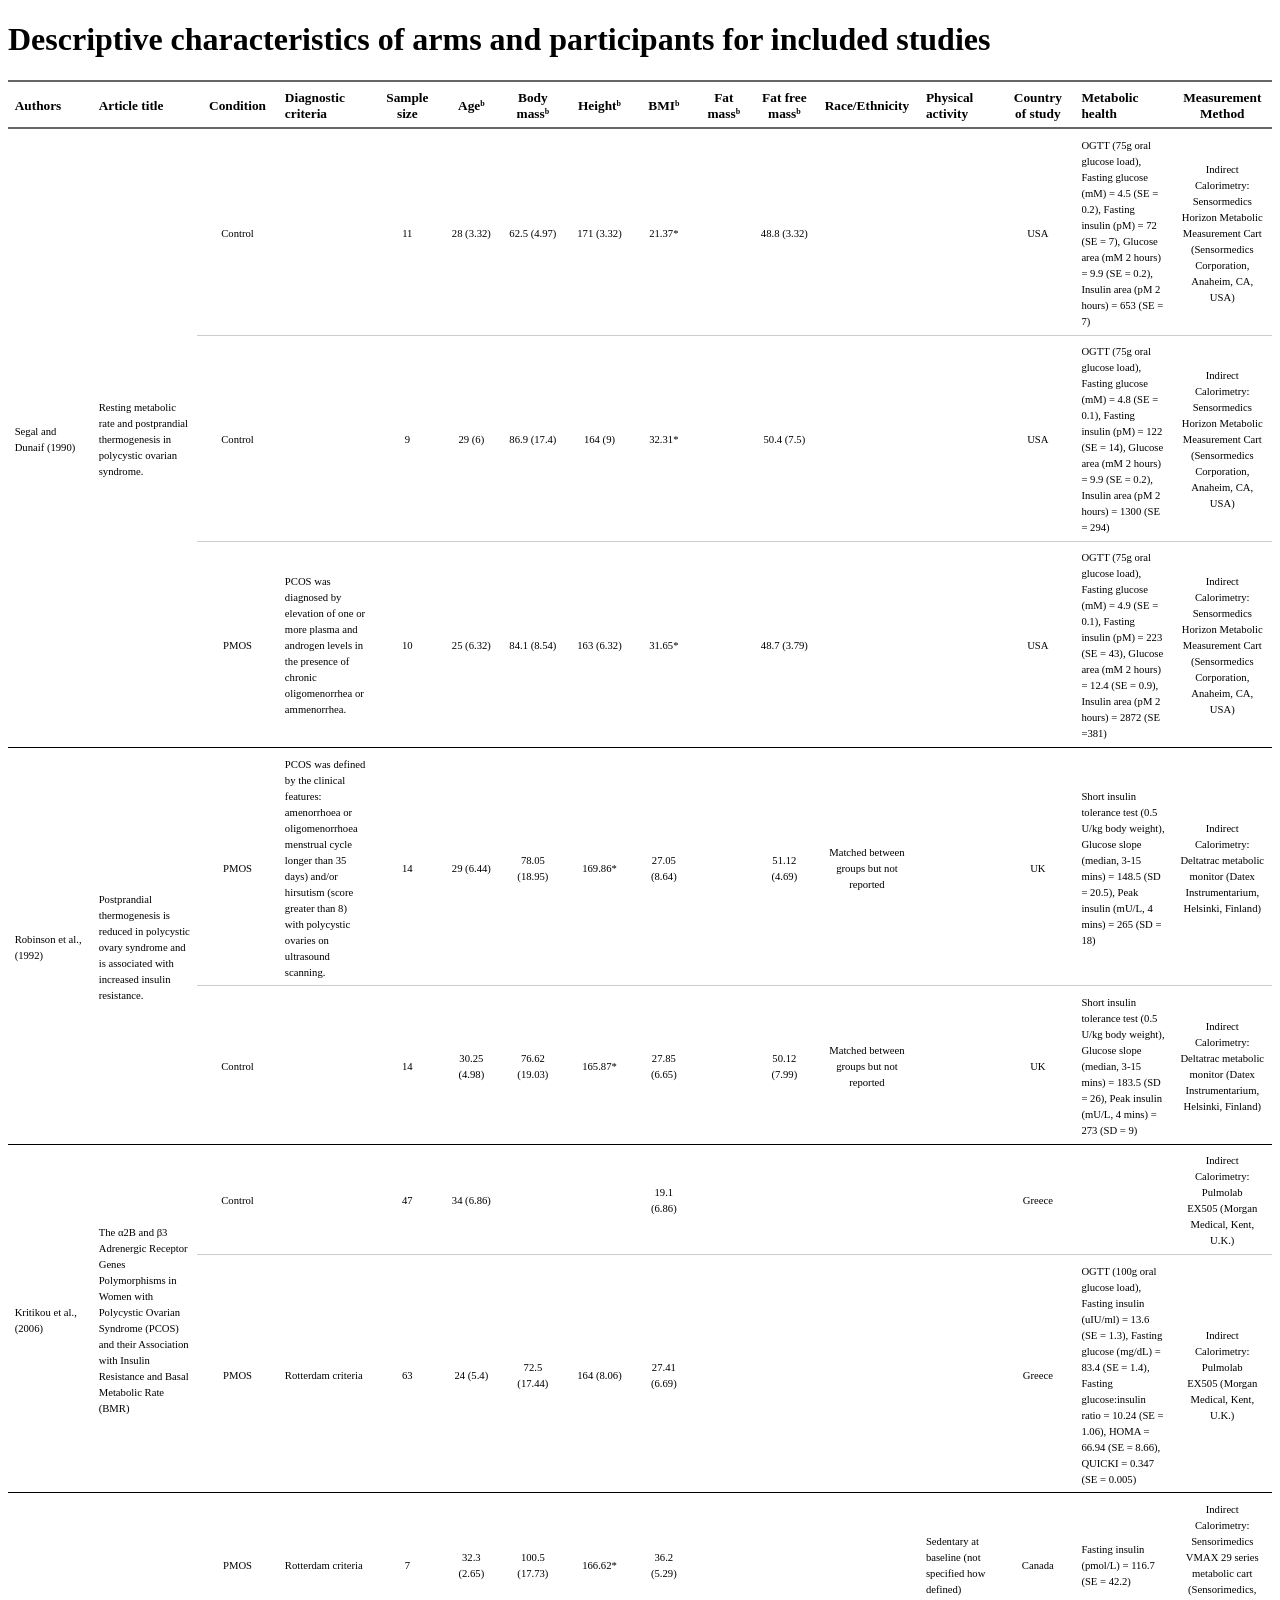
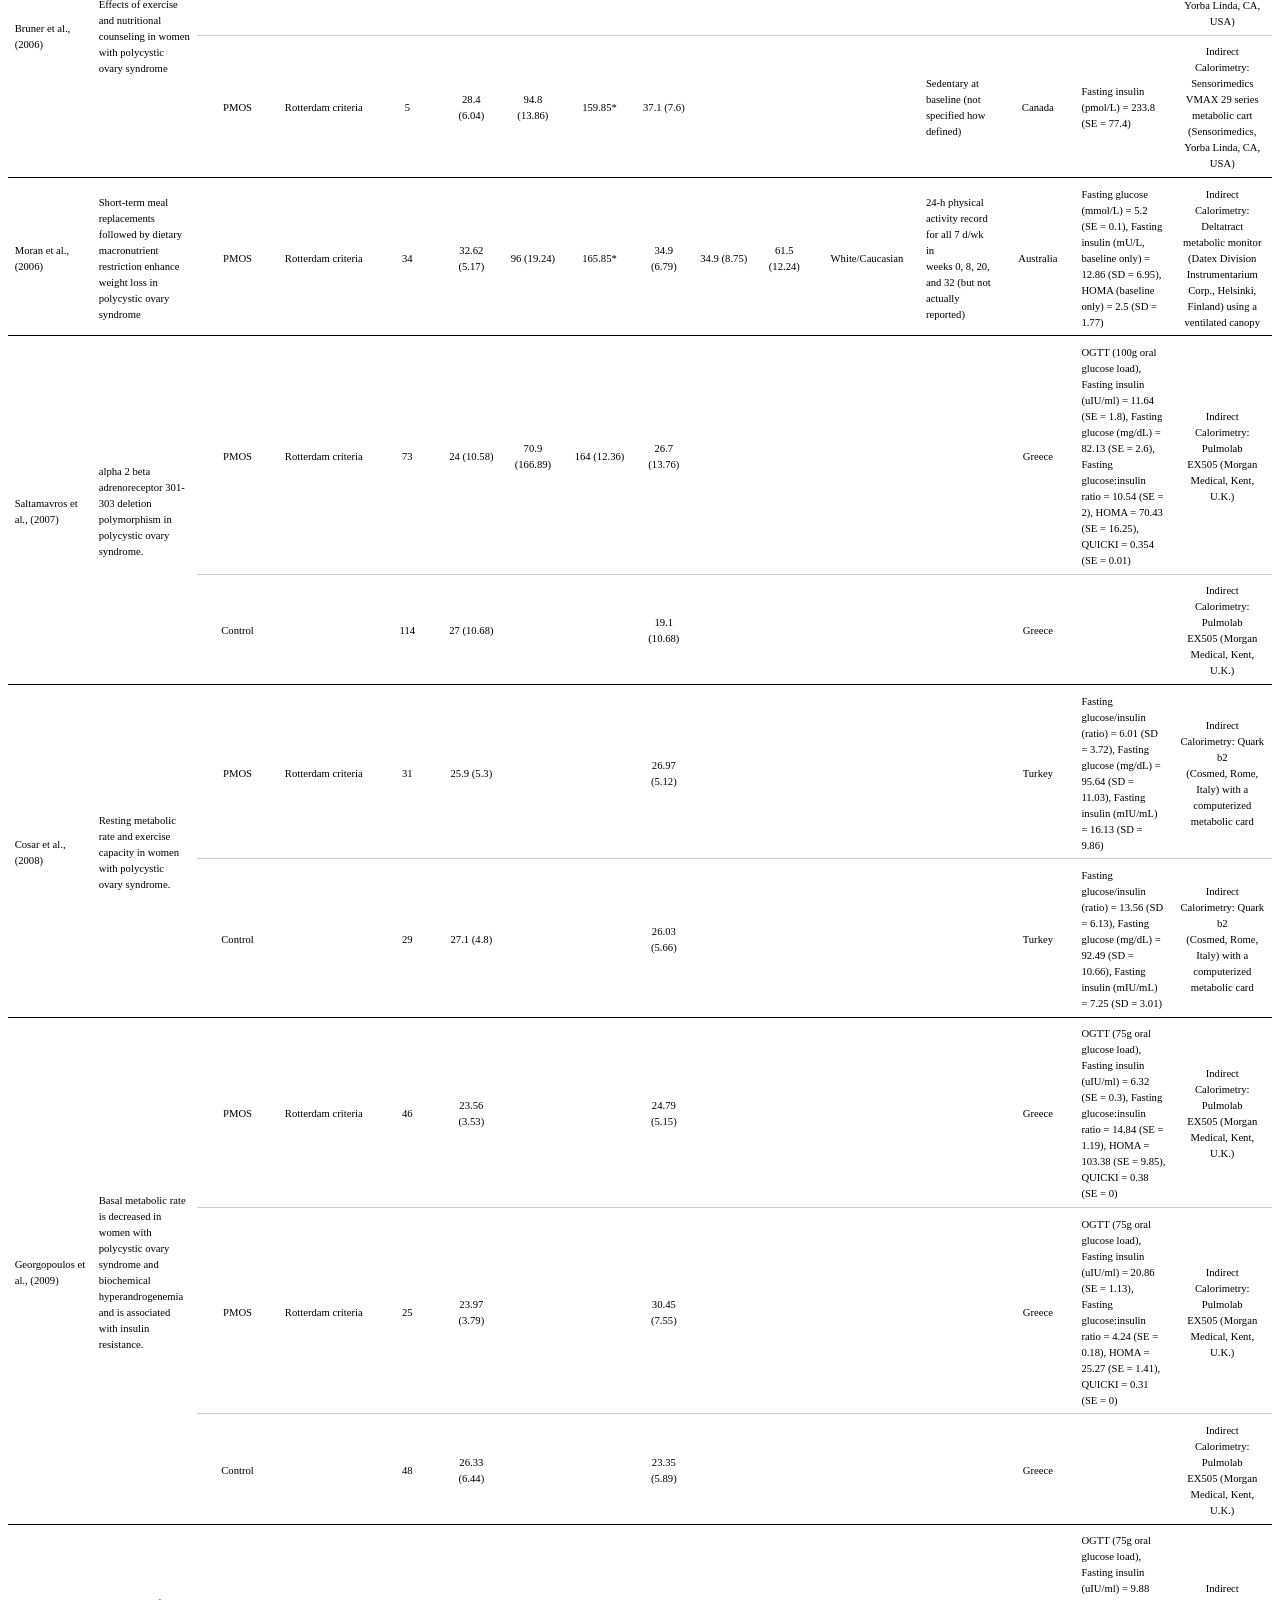
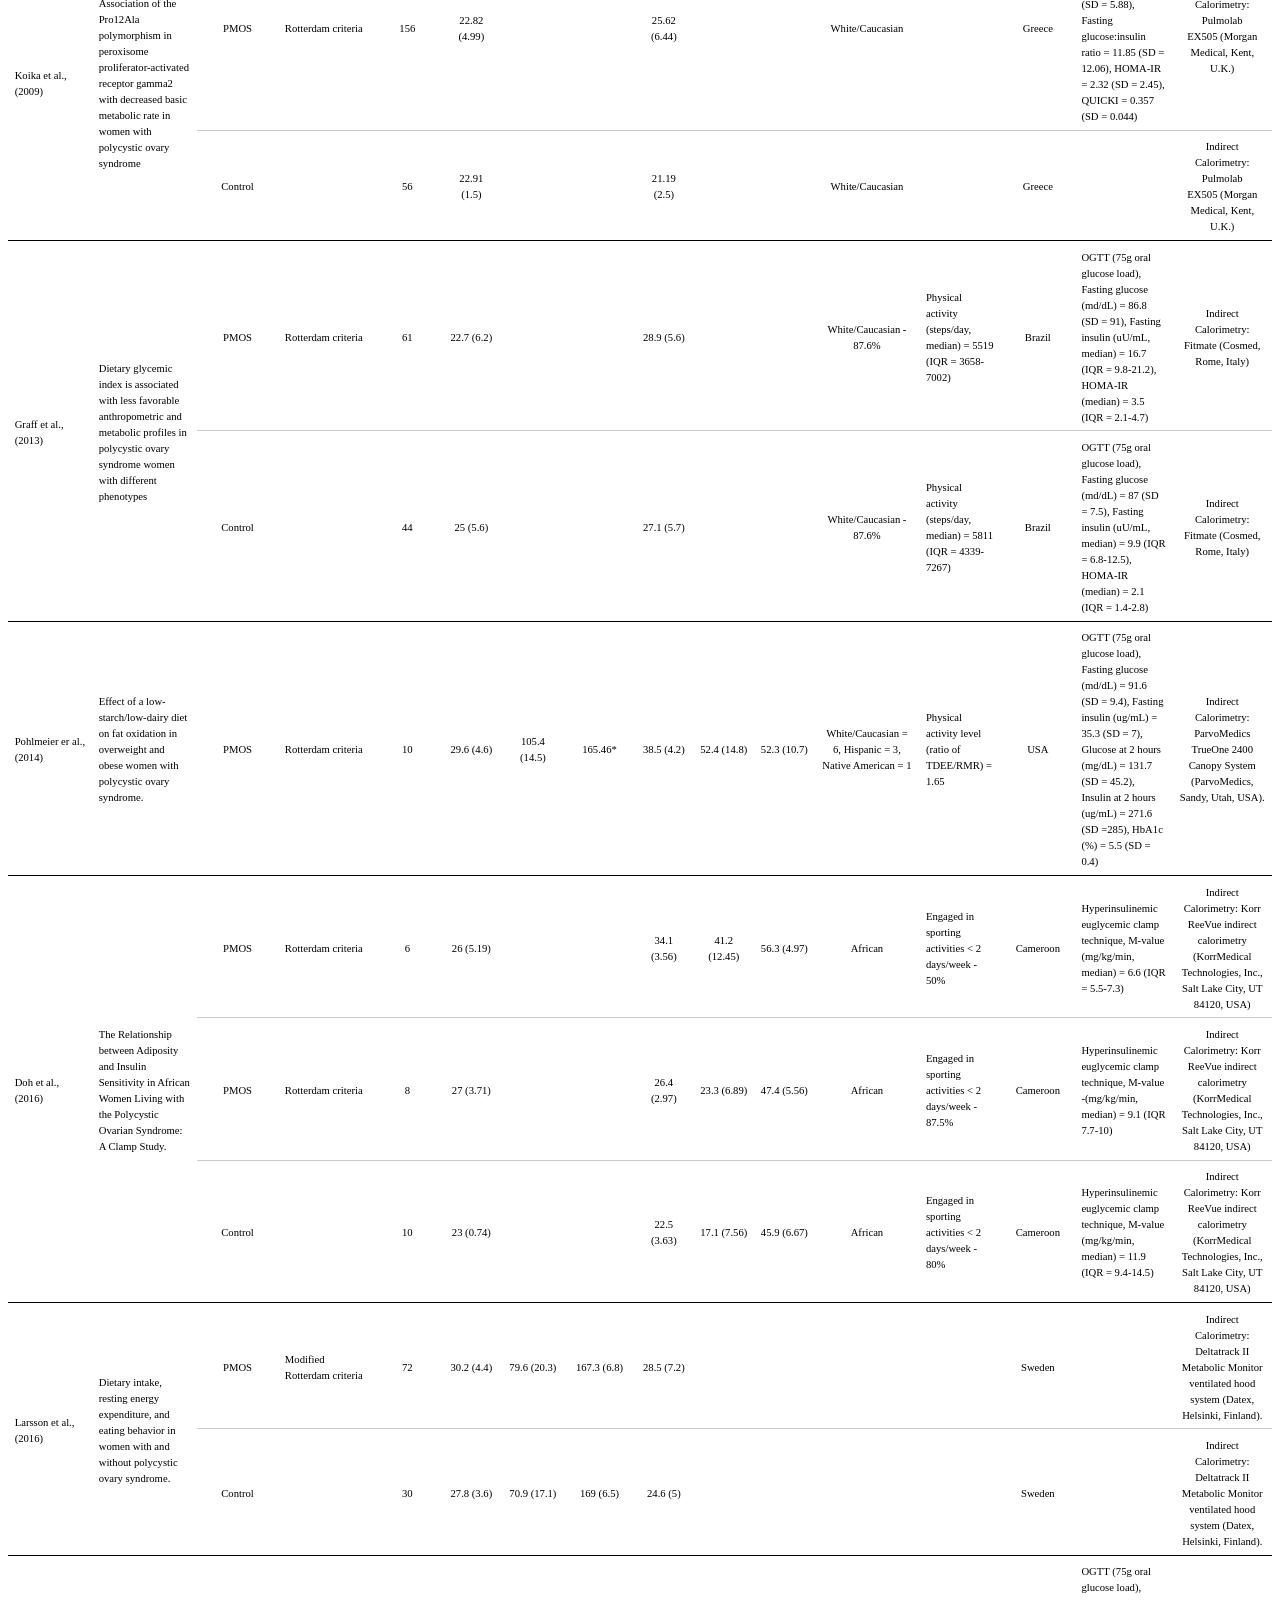
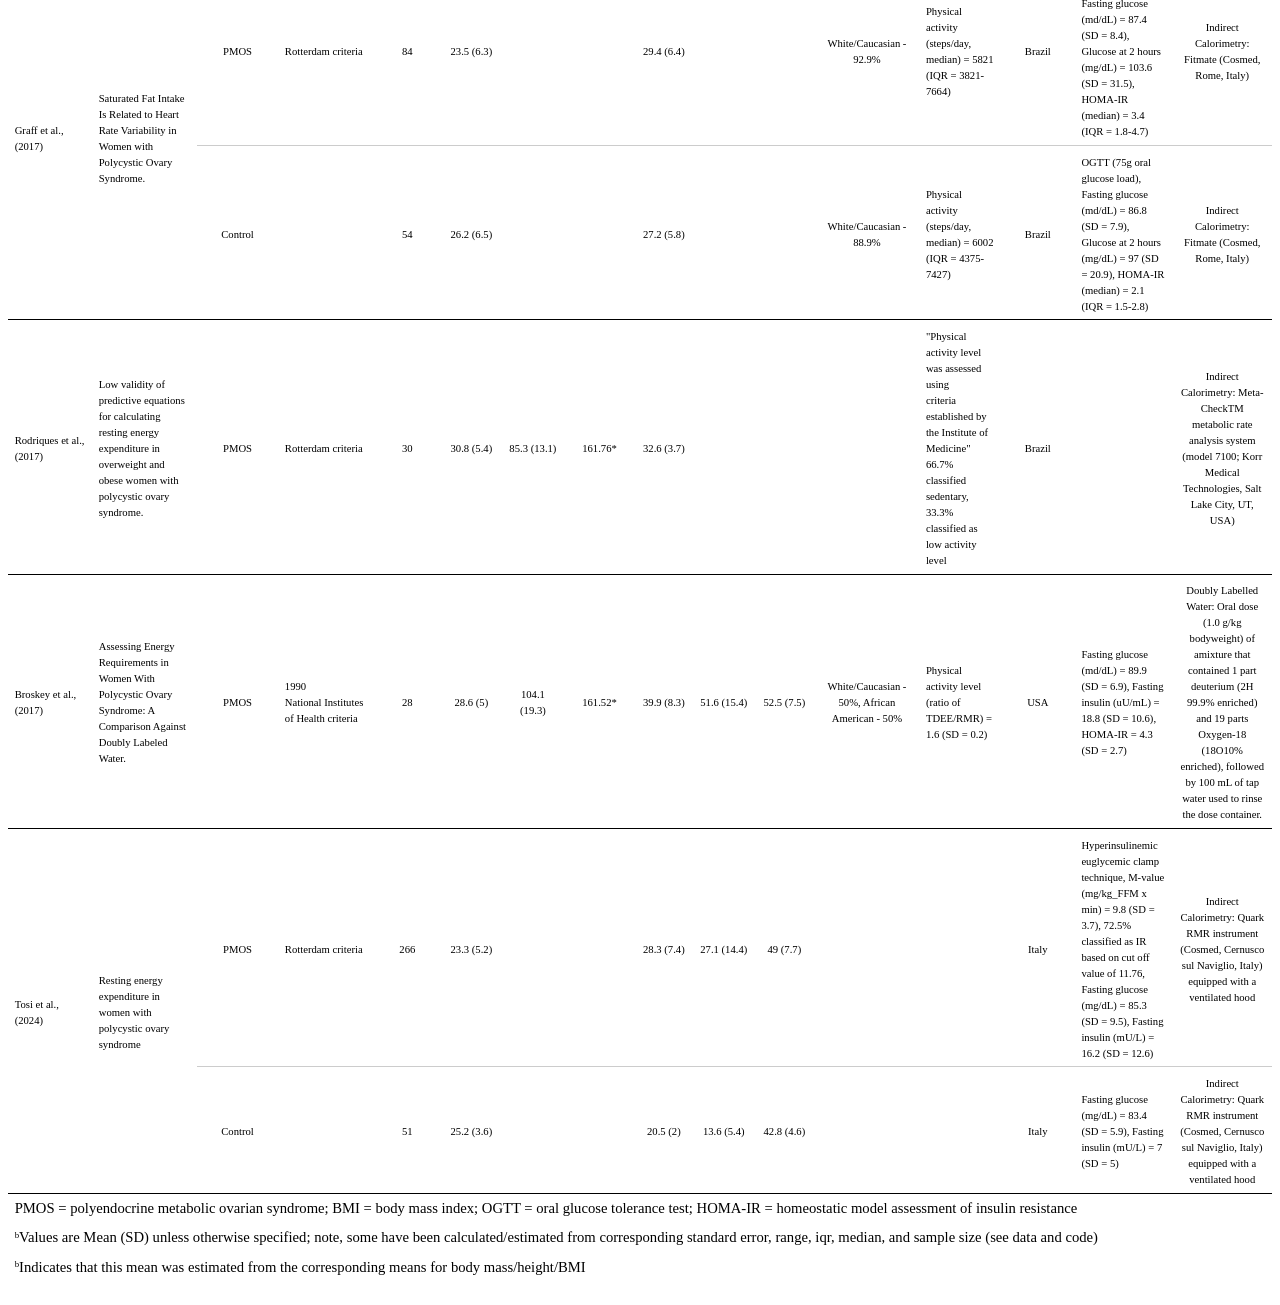
==== commit 439916b6: "Add figure callouts and refresh PMOS materials" ====
--- a/docs/descriptives_table.html
+++ b/docs/descriptives_table.html
@@ -164,7 +164,7 @@
 
 
 <style></style>
-<div class="tabwid"><style>.cl-4e224d44{}.cl-4e12529a{font-family:'Latin Modern Roman';font-size:10pt;font-weight:bold;font-style:normal;text-decoration:none;color:rgba(0, 0, 0, 1.00);background-color:transparent;}.cl-4e1252ae{font-family:'Latin Modern Roman';font-size:6pt;font-weight:bold;font-style:normal;text-decoration:none;color:rgba(0, 0, 0, 1.00);background-color:transparent;position: relative;bottom:3pt;}.cl-4e1252af{font-family:'Latin Modern Roman';font-size:8pt;font-weight:normal;font-style:normal;text-decoration:none;color:rgba(0, 0, 0, 1.00);background-color:transparent;}.cl-4e1252b8{font-family:'Latin Modern Roman';font-size:6.6pt;font-weight:normal;font-style:normal;text-decoration:none;color:rgba(0, 0, 0, 1.00);background-color:transparent;position: relative;bottom:3.3pt;}.cl-4e1252b9{font-family:'Latin Modern Roman';font-size:11pt;font-weight:normal;font-style:normal;text-decoration:none;color:rgba(0, 0, 0, 1.00);background-color:transparent;}.cl-4e176bae{margin:0;text-align:left;border-bottom: 0 solid rgba(0, 0, 0, 1.00);border-top: 0 solid rgba(0, 0, 0, 1.00);border-left: 0 solid rgba(0, 0, 0, 1.00);border-right: 0 solid rgba(0, 0, 0, 1.00);padding-bottom:5pt;padding-top:5pt;padding-left:5pt;padding-right:5pt;line-height: 1;background-color:transparent;}.cl-4e176bb8{margin:0;text-align:center;border-bottom: 0 solid rgba(0, 0, 0, 1.00);border-top: 0 solid rgba(0, 0, 0, 1.00);border-left: 0 solid rgba(0, 0, 0, 1.00);border-right: 0 solid rgba(0, 0, 0, 1.00);padding-bottom:5pt;padding-top:5pt;padding-left:5pt;padding-right:5pt;line-height: 1;background-color:transparent;}.cl-4e179aca{width:1.5in;background-color:transparent;vertical-align: middle;border-bottom: 1.5pt solid rgba(102, 102, 102, 1.00);border-top: 1.5pt solid rgba(102, 102, 102, 1.00);border-left: 0 solid rgba(0, 0, 0, 1.00);border-right: 0 solid rgba(0, 0, 0, 1.00);margin-bottom:0;margin-top:0;margin-left:0;margin-right:0;}.cl-4e179ad4{width:1.5in;background-color:transparent;vertical-align: middle;border-bottom: 1.5pt solid rgba(102, 102, 102, 1.00);border-top: 1.5pt solid rgba(102, 102, 102, 1.00);border-left: 0 solid rgba(0, 0, 0, 1.00);border-right: 0 solid rgba(0, 0, 0, 1.00);margin-bottom:0;margin-top:0;margin-left:0;margin-right:0;}.cl-4e179ad5{width:1.5in;background-color:transparent;vertical-align: middle;border-bottom: 1pt solid rgba(0, 0, 0, 1.00);border-top: 0 solid rgba(0, 0, 0, 1.00);border-left: 0 solid rgba(0, 0, 0, 1.00);border-right: 0 solid rgba(0, 0, 0, 1.00);margin-bottom:0;margin-top:0;margin-left:0;margin-right:0;}.cl-4e179ade{width:1.5in;background-color:transparent;vertical-align: middle;border-bottom: 0.4pt solid rgba(204, 204, 204, 1.00);border-top: 0 solid rgba(0, 0, 0, 1.00);border-left: 0 solid rgba(0, 0, 0, 1.00);border-right: 0 solid rgba(0, 0, 0, 1.00);margin-bottom:0;margin-top:0;margin-left:0;margin-right:0;}.cl-4e179adf{width:1.5in;background-color:transparent;vertical-align: middle;border-bottom: 0.4pt solid rgba(204, 204, 204, 1.00);border-top: 0 solid rgba(0, 0, 0, 1.00);border-left: 0 solid rgba(0, 0, 0, 1.00);border-right: 0 solid rgba(0, 0, 0, 1.00);margin-bottom:0;margin-top:0;margin-left:0;margin-right:0;}.cl-4e179ae0{width:1.5in;background-color:transparent;vertical-align: middle;border-bottom: 0 solid rgba(0, 0, 0, 1.00);border-top: 0 solid rgba(0, 0, 0, 1.00);border-left: 0 solid rgba(0, 0, 0, 1.00);border-right: 0 solid rgba(0, 0, 0, 1.00);margin-bottom:0;margin-top:0;margin-left:0;margin-right:0;}.cl-4e179ae8{width:1.5in;background-color:transparent;vertical-align: middle;border-bottom: 0.4pt solid rgba(204, 204, 204, 1.00);border-top: 0.4pt solid rgba(204, 204, 204, 1.00);border-left: 0 solid rgba(0, 0, 0, 1.00);border-right: 0 solid rgba(0, 0, 0, 1.00);margin-bottom:0;margin-top:0;margin-left:0;margin-right:0;}.cl-4e179ae9{width:1.5in;background-color:transparent;vertical-align: middle;border-bottom: 0.4pt solid rgba(204, 204, 204, 1.00);border-top: 0.4pt solid rgba(204, 204, 204, 1.00);border-left: 0 solid rgba(0, 0, 0, 1.00);border-right: 0 solid rgba(0, 0, 0, 1.00);margin-bottom:0;margin-top:0;margin-left:0;margin-right:0;}.cl-4e179aea{width:1.5in;background-color:transparent;vertical-align: middle;border-bottom: 1pt solid rgba(0, 0, 0, 1.00);border-top: 0.4pt solid rgba(204, 204, 204, 1.00);border-left: 0 solid rgba(0, 0, 0, 1.00);border-right: 0 solid rgba(0, 0, 0, 1.00);margin-bottom:0;margin-top:0;margin-left:0;margin-right:0;}.cl-4e179af2{width:1.5in;background-color:transparent;vertical-align: middle;border-bottom: 1pt solid rgba(0, 0, 0, 1.00);border-top: 0.4pt solid rgba(204, 204, 204, 1.00);border-left: 0 solid rgba(0, 0, 0, 1.00);border-right: 0 solid rgba(0, 0, 0, 1.00);margin-bottom:0;margin-top:0;margin-left:0;margin-right:0;}.cl-4e179afc{width:1.5in;background-color:transparent;vertical-align: middle;border-bottom: 1pt solid rgba(0, 0, 0, 1.00);border-top: 1pt solid rgba(0, 0, 0, 1.00);border-left: 0 solid rgba(0, 0, 0, 1.00);border-right: 0 solid rgba(0, 0, 0, 1.00);margin-bottom:0;margin-top:0;margin-left:0;margin-right:0;}.cl-4e179afd{width:1.5in;background-color:transparent;vertical-align: middle;border-bottom: 0.4pt solid rgba(204, 204, 204, 1.00);border-top: 1pt solid rgba(0, 0, 0, 1.00);border-left: 0 solid rgba(0, 0, 0, 1.00);border-right: 0 solid rgba(0, 0, 0, 1.00);margin-bottom:0;margin-top:0;margin-left:0;margin-right:0;}.cl-4e179b06{width:1.5in;background-color:transparent;vertical-align: middle;border-bottom: 0.4pt solid rgba(204, 204, 204, 1.00);border-top: 1pt solid rgba(0, 0, 0, 1.00);border-left: 0 solid rgba(0, 0, 0, 1.00);border-right: 0 solid rgba(0, 0, 0, 1.00);margin-bottom:0;margin-top:0;margin-left:0;margin-right:0;}.cl-4e179b07{width:1.5in;background-color:transparent;vertical-align: middle;border-bottom: 1pt solid rgba(0, 0, 0, 1.00);border-top: 1pt solid rgba(0, 0, 0, 1.00);border-left: 0 solid rgba(0, 0, 0, 1.00);border-right: 0 solid rgba(0, 0, 0, 1.00);margin-bottom:0;margin-top:0;margin-left:0;margin-right:0;}.cl-4e179b08{width:1.5in;background-color:transparent;vertical-align: middle;border-bottom: 0 solid rgba(255, 255, 255, 0.00);border-top: 0 solid rgba(255, 255, 255, 0.00);border-left: 0 solid rgba(255, 255, 255, 0.00);border-right: 0 solid rgba(255, 255, 255, 0.00);margin-bottom:0;margin-top:0;margin-left:0;margin-right:0;}</style><table data-quarto-disable-processing="true" class="cl-4e224d44"><thead><tr style="overflow-wrap:break-word;"><th class="cl-4e179aca"><p class="cl-4e176bae"><span class="cl-4e12529a">Authors</span><span class="cl-4e1252ae"> </span></p></th><th class="cl-4e179aca"><p class="cl-4e176bae"><span class="cl-4e12529a">Article title</span></p></th><th class="cl-4e179ad4"><p class="cl-4e176bb8"><span class="cl-4e12529a">Condition</span></p></th><th class="cl-4e179aca"><p class="cl-4e176bae"><span class="cl-4e12529a">Diagnostic criteria</span></p></th><th class="cl-4e179ad4"><p class="cl-4e176bb8"><span class="cl-4e12529a">Sample size</span></p></th><th class="cl-4e179ad4"><p class="cl-4e176bb8"><span class="cl-4e12529a">Age</span><span class="cl-4e1252ae">†</span></p></th><th class="cl-4e179ad4"><p class="cl-4e176bb8"><span class="cl-4e12529a">Body mass</span><span class="cl-4e1252ae">†*</span></p></th><th class="cl-4e179ad4"><p class="cl-4e176bb8"><span class="cl-4e12529a">Height</span><span class="cl-4e1252ae">†*</span></p></th><th class="cl-4e179ad4"><p class="cl-4e176bb8"><span class="cl-4e12529a">BMI</span><span class="cl-4e1252ae">†*</span></p></th><th class="cl-4e179ad4"><p class="cl-4e176bb8"><span class="cl-4e12529a">Fat mass</span><span class="cl-4e1252ae">†</span></p></th><th class="cl-4e179ad4"><p class="cl-4e176bb8"><span class="cl-4e12529a">Fat free mass</span><span class="cl-4e1252ae">†</span></p></th><th class="cl-4e179ad4"><p class="cl-4e176bb8"><span class="cl-4e12529a">Race/Ethnicity</span></p></th><th class="cl-4e179aca"><p class="cl-4e176bae"><span class="cl-4e12529a">Physical activity</span></p></th><th class="cl-4e179ad4"><p class="cl-4e176bb8"><span class="cl-4e12529a">Country of study</span></p></th><th class="cl-4e179aca"><p class="cl-4e176bae"><span class="cl-4e12529a">Metabolic health</span></p></th><th class="cl-4e179ad4"><p class="cl-4e176bb8"><span class="cl-4e12529a">Measurement Method</span></p></th></tr></thead><tbody><tr style="overflow-wrap:break-word;"><td rowspan="3" class="cl-4e179ad5"><p class="cl-4e176bae"><span class="cl-4e1252af">Segal and Dunaif (1990)</span></p></td><td rowspan="3" class="cl-4e179ad5"><p class="cl-4e176bae"><span class="cl-4e1252af">Resting metabolic rate and postprandial thermogenesis in polycystic ovarian syndrome.</span></p></td><td class="cl-4e179ade"><p class="cl-4e176bb8"><span class="cl-4e1252af">Control</span></p></td><td class="cl-4e179adf"><p class="cl-4e176bae"><span class="cl-4e1252af"></span></p></td><td class="cl-4e179ade"><p class="cl-4e176bb8"><span class="cl-4e1252af">11</span></p></td><td class="cl-4e179ade"><p class="cl-4e176bb8"><span class="cl-4e1252af">28 (3.32)</span></p></td><td class="cl-4e179ade"><p class="cl-4e176bb8"><span class="cl-4e1252af">62.5 (4.97)</span></p></td><td class="cl-4e179ade"><p class="cl-4e176bb8"><span class="cl-4e1252af">171 (3.32)</span></p></td><td class="cl-4e179ade"><p class="cl-4e176bb8"><span class="cl-4e1252af">21.37*</span></p></td><td class="cl-4e179ade"><p class="cl-4e176bb8"><span class="cl-4e1252af"></span></p></td><td class="cl-4e179ade"><p class="cl-4e176bb8"><span class="cl-4e1252af">48.8 (3.32)</span></p></td><td class="cl-4e179ade"><p class="cl-4e176bb8"><span class="cl-4e1252af"></span></p></td><td class="cl-4e179adf"><p class="cl-4e176bae"><span class="cl-4e1252af"></span></p></td><td class="cl-4e179ade"><p class="cl-4e176bb8"><span class="cl-4e1252af">USA</span></p></td><td class="cl-4e179adf"><p class="cl-4e176bae"><span class="cl-4e1252af">OGTT (75g oral glucose load), Fasting glucose (mM) = 4.5 (SE = 0.2), Fasting insulin (pM) = 72 (SE = 7), Glucose area (mM 2 hours) = 9.9 (SE = 0.2), Insulin area (pM 2 hours) = 653 (SE = 7)</span></p></td><td class="cl-4e179ade"><p class="cl-4e176bb8"><span class="cl-4e1252af">Indirect Calorimetry: Sensormedics Horizon Metabolic Measurement Cart (Sensormedics Corporation, Anaheim, CA, USA)</span></p></td></tr><tr style="overflow-wrap:break-word;"><td class="cl-4e179ae8"><p class="cl-4e176bb8"><span class="cl-4e1252af">Control</span></p></td><td class="cl-4e179ae9"><p class="cl-4e176bae"><span class="cl-4e1252af"></span></p></td><td class="cl-4e179ae8"><p class="cl-4e176bb8"><span class="cl-4e1252af">9</span></p></td><td class="cl-4e179ae8"><p class="cl-4e176bb8"><span class="cl-4e1252af">29 (6)</span></p></td><td class="cl-4e179ae8"><p class="cl-4e176bb8"><span class="cl-4e1252af">86.9 (17.4)</span></p></td><td class="cl-4e179ae8"><p class="cl-4e176bb8"><span class="cl-4e1252af">164 (9)</span></p></td><td class="cl-4e179ae8"><p class="cl-4e176bb8"><span class="cl-4e1252af">32.31*</span></p></td><td class="cl-4e179ae8"><p class="cl-4e176bb8"><span class="cl-4e1252af"></span></p></td><td class="cl-4e179ae8"><p class="cl-4e176bb8"><span class="cl-4e1252af">50.4 (7.5)</span></p></td><td class="cl-4e179ae8"><p class="cl-4e176bb8"><span class="cl-4e1252af"></span></p></td><td class="cl-4e179ae9"><p class="cl-4e176bae"><span class="cl-4e1252af"></span></p></td><td class="cl-4e179ae8"><p class="cl-4e176bb8"><span class="cl-4e1252af">USA</span></p></td><td class="cl-4e179ae9"><p class="cl-4e176bae"><span class="cl-4e1252af">OGTT (75g oral glucose load), Fasting glucose (mM) = 4.8 (SE = 0.1), Fasting insulin (pM) = 122 (SE = 14), Glucose area (mM 2 hours) = 9.9 (SE = 0.2), Insulin area (pM 2 hours) = 1300 (SE = 294)</span></p></td><td class="cl-4e179ae8"><p class="cl-4e176bb8"><span class="cl-4e1252af">Indirect Calorimetry: Sensormedics Horizon Metabolic Measurement Cart (Sensormedics Corporation, Anaheim, CA, USA)</span></p></td></tr><tr style="overflow-wrap:break-word;"><td class="cl-4e179aea"><p class="cl-4e176bb8"><span class="cl-4e1252af">PCOS</span></p></td><td class="cl-4e179af2"><p class="cl-4e176bae"><span class="cl-4e1252af">PCOS was diagnosed by elevation of one or more plasma and androgen levels in the presence of chronic oligomenorrhea or ammenorrhea.</span></p></td><td class="cl-4e179aea"><p class="cl-4e176bb8"><span class="cl-4e1252af">10</span></p></td><td class="cl-4e179aea"><p class="cl-4e176bb8"><span class="cl-4e1252af">25 (6.32)</span></p></td><td class="cl-4e179aea"><p class="cl-4e176bb8"><span class="cl-4e1252af">84.1 (8.54)</span></p></td><td class="cl-4e179aea"><p class="cl-4e176bb8"><span class="cl-4e1252af">163 (6.32)</span></p></td><td class="cl-4e179aea"><p class="cl-4e176bb8"><span class="cl-4e1252af">31.65*</span></p></td><td class="cl-4e179aea"><p class="cl-4e176bb8"><span class="cl-4e1252af"></span></p></td><td class="cl-4e179aea"><p class="cl-4e176bb8"><span class="cl-4e1252af">48.7 (3.79)</span></p></td><td class="cl-4e179aea"><p class="cl-4e176bb8"><span class="cl-4e1252af"></span></p></td><td class="cl-4e179af2"><p class="cl-4e176bae"><span class="cl-4e1252af"></span></p></td><td class="cl-4e179aea"><p class="cl-4e176bb8"><span class="cl-4e1252af">USA</span></p></td><td class="cl-4e179af2"><p class="cl-4e176bae"><span class="cl-4e1252af">OGTT (75g oral glucose load), Fasting glucose (mM) = 4.9 (SE = 0.1), Fasting insulin (pM) = 223 (SE = 43), Glucose area (mM 2 hours) = 12.4 (SE = 0.9), Insulin area (pM 2 hours) = 2872 (SE =381)</span></p></td><td class="cl-4e179aea"><p class="cl-4e176bb8"><span class="cl-4e1252af">Indirect Calorimetry: Sensormedics Horizon Metabolic Measurement Cart (Sensormedics Corporation, Anaheim, CA, USA)</span></p></td></tr><tr style="overflow-wrap:break-word;"><td rowspan="2" class="cl-4e179afc"><p class="cl-4e176bae"><span class="cl-4e1252af">Robinson et al., (1992)</span></p></td><td rowspan="2" class="cl-4e179afc"><p class="cl-4e176bae"><span class="cl-4e1252af">Postprandial thermogenesis is reduced in polycystic ovary syndrome and is associated with increased insulin resistance.</span></p></td><td class="cl-4e179afd"><p class="cl-4e176bb8"><span class="cl-4e1252af">PCOS</span></p></td><td class="cl-4e179b06"><p class="cl-4e176bae"><span class="cl-4e1252af">PCOS was defined by the clinical features: amenorrhoea or oligomenorrhoea  menstrual cycle longer than 35 days) and/or hirsutism (score greater than 8) with polycystic ovaries on ultrasound scanning.</span></p></td><td class="cl-4e179afd"><p class="cl-4e176bb8"><span class="cl-4e1252af">14</span></p></td><td class="cl-4e179afd"><p class="cl-4e176bb8"><span class="cl-4e1252af">29 (6.44)</span></p></td><td class="cl-4e179afd"><p class="cl-4e176bb8"><span class="cl-4e1252af">78.05 (18.95)</span></p></td><td class="cl-4e179afd"><p class="cl-4e176bb8"><span class="cl-4e1252af">169.86*</span></p></td><td class="cl-4e179afd"><p class="cl-4e176bb8"><span class="cl-4e1252af">27.05 (8.64)</span></p></td><td class="cl-4e179afd"><p class="cl-4e176bb8"><span class="cl-4e1252af"></span></p></td><td class="cl-4e179afd"><p class="cl-4e176bb8"><span class="cl-4e1252af">51.12 (4.69)</span></p></td><td class="cl-4e179afd"><p class="cl-4e176bb8"><span class="cl-4e1252af">Matched between groups but not reported</span></p></td><td class="cl-4e179b06"><p class="cl-4e176bae"><span class="cl-4e1252af"></span></p></td><td class="cl-4e179afd"><p class="cl-4e176bb8"><span class="cl-4e1252af">UK</span></p></td><td class="cl-4e179b06"><p class="cl-4e176bae"><span class="cl-4e1252af">Short insulin tolerance test (0.5 U/kg body weight), Glucose slope (median, 3-15 mins) = 148.5 (SD = 20.5), Peak insulin (mU/L, 4 mins) = 265 (SD = 18)</span></p></td><td class="cl-4e179afd"><p class="cl-4e176bb8"><span class="cl-4e1252af">Indirect Calorimetry: Deltatrac metabolic monitor (Datex Instrumentarium,</span><br><span class="cl-4e1252af">Helsinki, Finland)</span></p></td></tr><tr style="overflow-wrap:break-word;"><td class="cl-4e179aea"><p class="cl-4e176bb8"><span class="cl-4e1252af">Control</span></p></td><td class="cl-4e179af2"><p class="cl-4e176bae"><span class="cl-4e1252af"></span></p></td><td class="cl-4e179aea"><p class="cl-4e176bb8"><span class="cl-4e1252af">14</span></p></td><td class="cl-4e179aea"><p class="cl-4e176bb8"><span class="cl-4e1252af">30.25 (4.98)</span></p></td><td class="cl-4e179aea"><p class="cl-4e176bb8"><span class="cl-4e1252af">76.62 (19.03)</span></p></td><td class="cl-4e179aea"><p class="cl-4e176bb8"><span class="cl-4e1252af">165.87*</span></p></td><td class="cl-4e179aea"><p class="cl-4e176bb8"><span class="cl-4e1252af">27.85 (6.65)</span></p></td><td class="cl-4e179aea"><p class="cl-4e176bb8"><span class="cl-4e1252af"></span></p></td><td class="cl-4e179aea"><p class="cl-4e176bb8"><span class="cl-4e1252af">50.12 (7.99)</span></p></td><td class="cl-4e179aea"><p class="cl-4e176bb8"><span class="cl-4e1252af">Matched between groups but not reported</span></p></td><td class="cl-4e179af2"><p class="cl-4e176bae"><span class="cl-4e1252af"></span></p></td><td class="cl-4e179aea"><p class="cl-4e176bb8"><span class="cl-4e1252af">UK</span></p></td><td class="cl-4e179af2"><p class="cl-4e176bae"><span class="cl-4e1252af">Short insulin tolerance test (0.5 U/kg body weight), Glucose slope (median, 3-15 mins) = 183.5 (SD = 26), Peak insulin (mU/L, 4 mins) = 273 (SD = 9)</span></p></td><td class="cl-4e179aea"><p class="cl-4e176bb8"><span class="cl-4e1252af">Indirect Calorimetry: Deltatrac metabolic monitor (Datex Instrumentarium,</span><br><span class="cl-4e1252af">Helsinki, Finland)</span></p></td></tr><tr style="overflow-wrap:break-word;"><td rowspan="2" class="cl-4e179afc"><p class="cl-4e176bae"><span class="cl-4e1252af">Kritikou et al., (2006)</span></p></td><td rowspan="2" class="cl-4e179afc"><p class="cl-4e176bae"><span class="cl-4e1252af">The α2B and β3 Adrenergic Receptor Genes Polymorphisms in Women with Polycystic Ovarian Syndrome (PCOS) and their Association with Insulin Resistance and Basal Metabolic Rate (BMR)</span></p></td><td class="cl-4e179afd"><p class="cl-4e176bb8"><span class="cl-4e1252af">Control</span></p></td><td class="cl-4e179b06"><p class="cl-4e176bae"><span class="cl-4e1252af"></span></p></td><td class="cl-4e179afd"><p class="cl-4e176bb8"><span class="cl-4e1252af">47</span></p></td><td class="cl-4e179afd"><p class="cl-4e176bb8"><span class="cl-4e1252af">34 (6.86)</span></p></td><td class="cl-4e179afd"><p class="cl-4e176bb8"><span class="cl-4e1252af"></span></p></td><td class="cl-4e179afd"><p class="cl-4e176bb8"><span class="cl-4e1252af"></span></p></td><td class="cl-4e179afd"><p class="cl-4e176bb8"><span class="cl-4e1252af">19.1 (6.86)</span></p></td><td class="cl-4e179afd"><p class="cl-4e176bb8"><span class="cl-4e1252af"></span></p></td><td class="cl-4e179afd"><p class="cl-4e176bb8"><span class="cl-4e1252af"></span></p></td><td class="cl-4e179afd"><p class="cl-4e176bb8"><span class="cl-4e1252af"></span></p></td><td class="cl-4e179b06"><p class="cl-4e176bae"><span class="cl-4e1252af"></span></p></td><td class="cl-4e179afd"><p class="cl-4e176bb8"><span class="cl-4e1252af">Greece</span></p></td><td class="cl-4e179b06"><p class="cl-4e176bae"><span class="cl-4e1252af"></span></p></td><td class="cl-4e179afd"><p class="cl-4e176bb8"><span class="cl-4e1252af">Indirect Calorimetry: Pulmolab</span><br><span class="cl-4e1252af">EX505 (Morgan Medical, Kent, U.K.)</span></p></td></tr><tr style="overflow-wrap:break-word;"><td class="cl-4e179aea"><p class="cl-4e176bb8"><span class="cl-4e1252af">PCOS</span></p></td><td class="cl-4e179af2"><p class="cl-4e176bae"><span class="cl-4e1252af">Rotterdam criteria</span></p></td><td class="cl-4e179aea"><p class="cl-4e176bb8"><span class="cl-4e1252af">63</span></p></td><td class="cl-4e179aea"><p class="cl-4e176bb8"><span class="cl-4e1252af">24 (5.4)</span></p></td><td class="cl-4e179aea"><p class="cl-4e176bb8"><span class="cl-4e1252af">72.5 (17.44)</span></p></td><td class="cl-4e179aea"><p class="cl-4e176bb8"><span class="cl-4e1252af">164 (8.06)</span></p></td><td class="cl-4e179aea"><p class="cl-4e176bb8"><span class="cl-4e1252af">27.41 (6.69)</span></p></td><td class="cl-4e179aea"><p class="cl-4e176bb8"><span class="cl-4e1252af"></span></p></td><td class="cl-4e179aea"><p class="cl-4e176bb8"><span class="cl-4e1252af"></span></p></td><td class="cl-4e179aea"><p class="cl-4e176bb8"><span class="cl-4e1252af"></span></p></td><td class="cl-4e179af2"><p class="cl-4e176bae"><span class="cl-4e1252af"></span></p></td><td class="cl-4e179aea"><p class="cl-4e176bb8"><span class="cl-4e1252af">Greece</span></p></td><td class="cl-4e179af2"><p class="cl-4e176bae"><span class="cl-4e1252af">OGTT (100g oral glucose load), Fasting insulin (uIU/ml) = 13.6 (SE = 1.3), Fasting glucose (mg/dL) = 83.4 (SE = 1.4), Fasting glucose:insulin ratio = 10.24 (SE = 1.06), HOMA = 66.94 (SE = 8.66), QUICKI = 0.347 (SE = 0.005)</span></p></td><td class="cl-4e179aea"><p class="cl-4e176bb8"><span class="cl-4e1252af">Indirect Calorimetry: Pulmolab</span><br><span class="cl-4e1252af">EX505 (Morgan Medical, Kent, U.K.)</span></p></td></tr><tr style="overflow-wrap:break-word;"><td rowspan="2" class="cl-4e179afc"><p class="cl-4e176bae"><span class="cl-4e1252af">Bruner et al., (2006)</span></p></td><td rowspan="2" class="cl-4e179afc"><p class="cl-4e176bae"><span class="cl-4e1252af">Effects of exercise and nutritional counseling in women with polycystic ovary syndrome</span></p></td><td class="cl-4e179afd"><p class="cl-4e176bb8"><span class="cl-4e1252af">PCOS</span></p></td><td class="cl-4e179b06"><p class="cl-4e176bae"><span class="cl-4e1252af">Rotterdam criteria</span></p></td><td class="cl-4e179afd"><p class="cl-4e176bb8"><span class="cl-4e1252af">7</span></p></td><td class="cl-4e179afd"><p class="cl-4e176bb8"><span class="cl-4e1252af">32.3 (2.65)</span></p></td><td class="cl-4e179afd"><p class="cl-4e176bb8"><span class="cl-4e1252af">100.5 (17.73)</span></p></td><td class="cl-4e179afd"><p class="cl-4e176bb8"><span class="cl-4e1252af">166.62*</span></p></td><td class="cl-4e179afd"><p class="cl-4e176bb8"><span class="cl-4e1252af">36.2 (5.29)</span></p></td><td class="cl-4e179afd"><p class="cl-4e176bb8"><span class="cl-4e1252af"></span></p></td><td class="cl-4e179afd"><p class="cl-4e176bb8"><span class="cl-4e1252af"></span></p></td><td class="cl-4e179afd"><p class="cl-4e176bb8"><span class="cl-4e1252af"></span></p></td><td class="cl-4e179b06"><p class="cl-4e176bae"><span class="cl-4e1252af">Sedentary at baseline (not specified how defined)</span></p></td><td class="cl-4e179afd"><p class="cl-4e176bb8"><span class="cl-4e1252af">Canada</span></p></td><td class="cl-4e179b06"><p class="cl-4e176bae"><span class="cl-4e1252af">Fasting insulin (pmol/L) = 116.7 (SE = 42.2)</span></p></td><td class="cl-4e179afd"><p class="cl-4e176bb8"><span class="cl-4e1252af">Indirect Calorimetry: Sensorimedics VMAX 29 series metabolic cart (Sensorimedics, Yorba Linda, CA, USA)</span></p></td></tr><tr style="overflow-wrap:break-word;"><td class="cl-4e179aea"><p class="cl-4e176bb8"><span class="cl-4e1252af">PCOS</span></p></td><td class="cl-4e179af2"><p class="cl-4e176bae"><span class="cl-4e1252af">Rotterdam criteria</span></p></td><td class="cl-4e179aea"><p class="cl-4e176bb8"><span class="cl-4e1252af">5</span></p></td><td class="cl-4e179aea"><p class="cl-4e176bb8"><span class="cl-4e1252af">28.4 (6.04)</span></p></td><td class="cl-4e179aea"><p class="cl-4e176bb8"><span class="cl-4e1252af">94.8 (13.86)</span></p></td><td class="cl-4e179aea"><p class="cl-4e176bb8"><span class="cl-4e1252af">159.85*</span></p></td><td class="cl-4e179aea"><p class="cl-4e176bb8"><span class="cl-4e1252af">37.1 (7.6)</span></p></td><td class="cl-4e179aea"><p class="cl-4e176bb8"><span class="cl-4e1252af"></span></p></td><td class="cl-4e179aea"><p class="cl-4e176bb8"><span class="cl-4e1252af"></span></p></td><td class="cl-4e179aea"><p class="cl-4e176bb8"><span class="cl-4e1252af"></span></p></td><td class="cl-4e179af2"><p class="cl-4e176bae"><span class="cl-4e1252af">Sedentary at baseline (not specified how defined)</span></p></td><td class="cl-4e179aea"><p class="cl-4e176bb8"><span class="cl-4e1252af">Canada</span></p></td><td class="cl-4e179af2"><p class="cl-4e176bae"><span class="cl-4e1252af">Fasting insulin (pmol/L) = 233.8 (SE = 77.4)</span></p></td><td class="cl-4e179aea"><p class="cl-4e176bb8"><span class="cl-4e1252af">Indirect Calorimetry: Sensorimedics VMAX 29 series metabolic cart (Sensorimedics, Yorba Linda, CA, USA)</span></p></td></tr><tr style="overflow-wrap:break-word;"><td class="cl-4e179afc"><p class="cl-4e176bae"><span class="cl-4e1252af">Moran et al., (2006)</span></p></td><td class="cl-4e179afc"><p class="cl-4e176bae"><span class="cl-4e1252af">Short-term meal replacements followed by dietary macronutrient restriction enhance weight loss in polycystic ovary syndrome</span></p></td><td class="cl-4e179b07"><p class="cl-4e176bb8"><span class="cl-4e1252af">PCOS</span></p></td><td class="cl-4e179afc"><p class="cl-4e176bae"><span class="cl-4e1252af">Rotterdam criteria</span></p></td><td class="cl-4e179b07"><p class="cl-4e176bb8"><span class="cl-4e1252af">34</span></p></td><td class="cl-4e179b07"><p class="cl-4e176bb8"><span class="cl-4e1252af">32.62 (5.17)</span></p></td><td class="cl-4e179b07"><p class="cl-4e176bb8"><span class="cl-4e1252af">96 (19.24)</span></p></td><td class="cl-4e179b07"><p class="cl-4e176bb8"><span class="cl-4e1252af">165.85*</span></p></td><td class="cl-4e179b07"><p class="cl-4e176bb8"><span class="cl-4e1252af">34.9 (6.79)</span></p></td><td class="cl-4e179b07"><p class="cl-4e176bb8"><span class="cl-4e1252af">34.9 (8.75)</span></p></td><td class="cl-4e179b07"><p class="cl-4e176bb8"><span class="cl-4e1252af">61.5 (12.24)</span></p></td><td class="cl-4e179b07"><p class="cl-4e176bb8"><span class="cl-4e1252af">White/Caucasian</span></p></td><td class="cl-4e179afc"><p class="cl-4e176bae"><span class="cl-4e1252af">24-h physical activity record for all 7 d/wk in</span><br><span class="cl-4e1252af">weeks 0, 8, 20, and 32 (but not actually reported)</span></p></td><td class="cl-4e179b07"><p class="cl-4e176bb8"><span class="cl-4e1252af">Australia</span></p></td><td class="cl-4e179afc"><p class="cl-4e176bae"><span class="cl-4e1252af">Fasting glucose (mmol/L) = 5.2 (SE = 0.1), Fasting insulin (mU/L, baseline only) = 12.86 (SD = 6.95), HOMA (baseline only) = 2.5 (SD = 1.77)</span></p></td><td class="cl-4e179b07"><p class="cl-4e176bb8"><span class="cl-4e1252af">Indirect Calorimetry: Deltatract metabolic monitor (Datex Division Instrumentarium Corp., Helsinki, Finland) using a ventilated canopy</span></p></td></tr><tr style="overflow-wrap:break-word;"><td rowspan="2" class="cl-4e179afc"><p class="cl-4e176bae"><span class="cl-4e1252af">Saltamavros et al., (2007)</span></p></td><td rowspan="2" class="cl-4e179afc"><p class="cl-4e176bae"><span class="cl-4e1252af">alpha 2 beta adrenoreceptor 301-303 deletion polymorphism in polycystic ovary syndrome.</span></p></td><td class="cl-4e179afd"><p class="cl-4e176bb8"><span class="cl-4e1252af">PCOS</span></p></td><td class="cl-4e179b06"><p class="cl-4e176bae"><span class="cl-4e1252af">Rotterdam criteria</span></p></td><td class="cl-4e179afd"><p class="cl-4e176bb8"><span class="cl-4e1252af">73</span></p></td><td class="cl-4e179afd"><p class="cl-4e176bb8"><span class="cl-4e1252af">24 (10.58)</span></p></td><td class="cl-4e179afd"><p class="cl-4e176bb8"><span class="cl-4e1252af">70.9 (166.89)</span></p></td><td class="cl-4e179afd"><p class="cl-4e176bb8"><span class="cl-4e1252af">164 (12.36)</span></p></td><td class="cl-4e179afd"><p class="cl-4e176bb8"><span class="cl-4e1252af">26.7 (13.76)</span></p></td><td class="cl-4e179afd"><p class="cl-4e176bb8"><span class="cl-4e1252af"></span></p></td><td class="cl-4e179afd"><p class="cl-4e176bb8"><span class="cl-4e1252af"></span></p></td><td class="cl-4e179afd"><p class="cl-4e176bb8"><span class="cl-4e1252af"></span></p></td><td class="cl-4e179b06"><p class="cl-4e176bae"><span class="cl-4e1252af"></span></p></td><td class="cl-4e179afd"><p class="cl-4e176bb8"><span class="cl-4e1252af">Greece</span></p></td><td class="cl-4e179b06"><p class="cl-4e176bae"><span class="cl-4e1252af">OGTT (100g oral glucose load), Fasting insulin (uIU/ml) = 11.64 (SE = 1.8), Fasting glucose (mg/dL) = 82.13 (SE = 2.6), Fasting glucose:insulin ratio = 10.54 (SE = 2), HOMA = 70.43 (SE = 16.25), QUICKI = 0.354 (SE = 0.01)</span></p></td><td class="cl-4e179afd"><p class="cl-4e176bb8"><span class="cl-4e1252af">Indirect Calorimetry: Pulmolab</span><br><span class="cl-4e1252af">EX505 (Morgan Medical, Kent, U.K.)</span></p></td></tr><tr style="overflow-wrap:break-word;"><td class="cl-4e179aea"><p class="cl-4e176bb8"><span class="cl-4e1252af">Control</span></p></td><td class="cl-4e179af2"><p class="cl-4e176bae"><span class="cl-4e1252af"></span></p></td><td class="cl-4e179aea"><p class="cl-4e176bb8"><span class="cl-4e1252af">114</span></p></td><td class="cl-4e179aea"><p class="cl-4e176bb8"><span class="cl-4e1252af">27 (10.68)</span></p></td><td class="cl-4e179aea"><p class="cl-4e176bb8"><span class="cl-4e1252af"></span></p></td><td class="cl-4e179aea"><p class="cl-4e176bb8"><span class="cl-4e1252af"></span></p></td><td class="cl-4e179aea"><p class="cl-4e176bb8"><span class="cl-4e1252af">19.1 (10.68)</span></p></td><td class="cl-4e179aea"><p class="cl-4e176bb8"><span class="cl-4e1252af"></span></p></td><td class="cl-4e179aea"><p class="cl-4e176bb8"><span class="cl-4e1252af"></span></p></td><td class="cl-4e179aea"><p class="cl-4e176bb8"><span class="cl-4e1252af"></span></p></td><td class="cl-4e179af2"><p class="cl-4e176bae"><span class="cl-4e1252af"></span></p></td><td class="cl-4e179aea"><p class="cl-4e176bb8"><span class="cl-4e1252af">Greece</span></p></td><td class="cl-4e179af2"><p class="cl-4e176bae"><span class="cl-4e1252af"></span></p></td><td class="cl-4e179aea"><p class="cl-4e176bb8"><span class="cl-4e1252af">Indirect Calorimetry: Pulmolab</span><br><span class="cl-4e1252af">EX505 (Morgan Medical, Kent, U.K.)</span></p></td></tr><tr style="overflow-wrap:break-word;"><td rowspan="2" class="cl-4e179afc"><p class="cl-4e176bae"><span class="cl-4e1252af">Cosar et al., (2008)</span></p></td><td rowspan="2" class="cl-4e179afc"><p class="cl-4e176bae"><span class="cl-4e1252af">Resting metabolic rate and exercise capacity in women with polycystic ovary syndrome.</span></p></td><td class="cl-4e179afd"><p class="cl-4e176bb8"><span class="cl-4e1252af">PCOS</span></p></td><td class="cl-4e179b06"><p class="cl-4e176bae"><span class="cl-4e1252af">Rotterdam criteria</span></p></td><td class="cl-4e179afd"><p class="cl-4e176bb8"><span class="cl-4e1252af">31</span></p></td><td class="cl-4e179afd"><p class="cl-4e176bb8"><span class="cl-4e1252af">25.9 (5.3)</span></p></td><td class="cl-4e179afd"><p class="cl-4e176bb8"><span class="cl-4e1252af"></span></p></td><td class="cl-4e179afd"><p class="cl-4e176bb8"><span class="cl-4e1252af"></span></p></td><td class="cl-4e179afd"><p class="cl-4e176bb8"><span class="cl-4e1252af">26.97 (5.12)</span></p></td><td class="cl-4e179afd"><p class="cl-4e176bb8"><span class="cl-4e1252af"></span></p></td><td class="cl-4e179afd"><p class="cl-4e176bb8"><span class="cl-4e1252af"></span></p></td><td class="cl-4e179afd"><p class="cl-4e176bb8"><span class="cl-4e1252af"></span></p></td><td class="cl-4e179b06"><p class="cl-4e176bae"><span class="cl-4e1252af"></span></p></td><td class="cl-4e179afd"><p class="cl-4e176bb8"><span class="cl-4e1252af">Turkey</span></p></td><td class="cl-4e179b06"><p class="cl-4e176bae"><span class="cl-4e1252af">Fasting glucose/insulin (ratio) = 6.01 (SD = 3.72), Fasting glucose (mg/dL) = 95.64 (SD = 11.03), Fasting insulin (mIU/mL) = 16.13 (SD = 9.86)</span></p></td><td class="cl-4e179afd"><p class="cl-4e176bb8"><span class="cl-4e1252af">Indirect Calorimetry: Quark b2</span><br><span class="cl-4e1252af">(Cosmed, Rome, Italy) with a computerized metabolic card</span></p></td></tr><tr style="overflow-wrap:break-word;"><td class="cl-4e179aea"><p class="cl-4e176bb8"><span class="cl-4e1252af">Control</span></p></td><td class="cl-4e179af2"><p class="cl-4e176bae"><span class="cl-4e1252af"></span></p></td><td class="cl-4e179aea"><p class="cl-4e176bb8"><span class="cl-4e1252af">29</span></p></td><td class="cl-4e179aea"><p class="cl-4e176bb8"><span class="cl-4e1252af">27.1 (4.8)</span></p></td><td class="cl-4e179aea"><p class="cl-4e176bb8"><span class="cl-4e1252af"></span></p></td><td class="cl-4e179aea"><p class="cl-4e176bb8"><span class="cl-4e1252af"></span></p></td><td class="cl-4e179aea"><p class="cl-4e176bb8"><span class="cl-4e1252af">26.03 (5.66)</span></p></td><td class="cl-4e179aea"><p class="cl-4e176bb8"><span class="cl-4e1252af"></span></p></td><td class="cl-4e179aea"><p class="cl-4e176bb8"><span class="cl-4e1252af"></span></p></td><td class="cl-4e179aea"><p class="cl-4e176bb8"><span class="cl-4e1252af"></span></p></td><td class="cl-4e179af2"><p class="cl-4e176bae"><span class="cl-4e1252af"></span></p></td><td class="cl-4e179aea"><p class="cl-4e176bb8"><span class="cl-4e1252af">Turkey</span></p></td><td class="cl-4e179af2"><p class="cl-4e176bae"><span class="cl-4e1252af">Fasting glucose/insulin (ratio) = 13.56 (SD = 6.13), Fasting glucose (mg/dL) = 92.49 (SD = 10.66), Fasting insulin (mIU/mL) = 7.25 (SD = 3.01)</span></p></td><td class="cl-4e179aea"><p class="cl-4e176bb8"><span class="cl-4e1252af">Indirect Calorimetry: Quark b2</span><br><span class="cl-4e1252af">(Cosmed, Rome, Italy) with a computerized metabolic card</span></p></td></tr><tr style="overflow-wrap:break-word;"><td rowspan="3" class="cl-4e179afc"><p class="cl-4e176bae"><span class="cl-4e1252af">Georgopoulos et al., (2009)</span></p></td><td rowspan="3" class="cl-4e179afc"><p class="cl-4e176bae"><span class="cl-4e1252af">Basal metabolic rate is decreased in women with polycystic ovary syndrome and biochemical hyperandrogenemia and is associated with insulin resistance.</span></p></td><td class="cl-4e179afd"><p class="cl-4e176bb8"><span class="cl-4e1252af">PCOS</span></p></td><td class="cl-4e179b06"><p class="cl-4e176bae"><span class="cl-4e1252af">Rotterdam criteria</span></p></td><td class="cl-4e179afd"><p class="cl-4e176bb8"><span class="cl-4e1252af">46</span></p></td><td class="cl-4e179afd"><p class="cl-4e176bb8"><span class="cl-4e1252af">23.56 (3.53)</span></p></td><td class="cl-4e179afd"><p class="cl-4e176bb8"><span class="cl-4e1252af"></span></p></td><td class="cl-4e179afd"><p class="cl-4e176bb8"><span class="cl-4e1252af"></span></p></td><td class="cl-4e179afd"><p class="cl-4e176bb8"><span class="cl-4e1252af">24.79 (5.15)</span></p></td><td class="cl-4e179afd"><p class="cl-4e176bb8"><span class="cl-4e1252af"></span></p></td><td class="cl-4e179afd"><p class="cl-4e176bb8"><span class="cl-4e1252af"></span></p></td><td class="cl-4e179afd"><p class="cl-4e176bb8"><span class="cl-4e1252af"></span></p></td><td class="cl-4e179b06"><p class="cl-4e176bae"><span class="cl-4e1252af"></span></p></td><td class="cl-4e179afd"><p class="cl-4e176bb8"><span class="cl-4e1252af">Greece</span></p></td><td class="cl-4e179b06"><p class="cl-4e176bae"><span class="cl-4e1252af">OGTT (75g oral glucose load), Fasting insulin (uIU/ml) = 6.32 (SE = 0.3), Fasting glucose:insulin ratio = 14.84 (SE = 1.19), HOMA = 103.38 (SE = 9.85), QUICKI = 0.38 (SE = 0)</span></p></td><td class="cl-4e179afd"><p class="cl-4e176bb8"><span class="cl-4e1252af">Indirect Calorimetry: Pulmolab</span><br><span class="cl-4e1252af">EX505 (Morgan Medical, Kent, U.K.)</span></p></td></tr><tr style="overflow-wrap:break-word;"><td class="cl-4e179ae8"><p class="cl-4e176bb8"><span class="cl-4e1252af">PCOS</span></p></td><td class="cl-4e179ae9"><p class="cl-4e176bae"><span class="cl-4e1252af">Rotterdam criteria</span></p></td><td class="cl-4e179ae8"><p class="cl-4e176bb8"><span class="cl-4e1252af">25</span></p></td><td class="cl-4e179ae8"><p class="cl-4e176bb8"><span class="cl-4e1252af">23.97 (3.79)</span></p></td><td class="cl-4e179ae8"><p class="cl-4e176bb8"><span class="cl-4e1252af"></span></p></td><td class="cl-4e179ae8"><p class="cl-4e176bb8"><span class="cl-4e1252af"></span></p></td><td class="cl-4e179ae8"><p class="cl-4e176bb8"><span class="cl-4e1252af">30.45 (7.55)</span></p></td><td class="cl-4e179ae8"><p class="cl-4e176bb8"><span class="cl-4e1252af"></span></p></td><td class="cl-4e179ae8"><p class="cl-4e176bb8"><span class="cl-4e1252af"></span></p></td><td class="cl-4e179ae8"><p class="cl-4e176bb8"><span class="cl-4e1252af"></span></p></td><td class="cl-4e179ae9"><p class="cl-4e176bae"><span class="cl-4e1252af"></span></p></td><td class="cl-4e179ae8"><p class="cl-4e176bb8"><span class="cl-4e1252af">Greece</span></p></td><td class="cl-4e179ae9"><p class="cl-4e176bae"><span class="cl-4e1252af">OGTT (75g oral glucose load), Fasting insulin (uIU/ml) = 20.86 (SE = 1.13), Fasting glucose:insulin ratio = 4.24 (SE = 0.18), HOMA = 25.27 (SE = 1.41), QUICKI = 0.31 (SE = 0)</span></p></td><td class="cl-4e179ae8"><p class="cl-4e176bb8"><span class="cl-4e1252af">Indirect Calorimetry: Pulmolab</span><br><span class="cl-4e1252af">EX505 (Morgan Medical, Kent, U.K.)</span></p></td></tr><tr style="overflow-wrap:break-word;"><td class="cl-4e179aea"><p class="cl-4e176bb8"><span class="cl-4e1252af">Control</span></p></td><td class="cl-4e179af2"><p class="cl-4e176bae"><span class="cl-4e1252af"></span></p></td><td class="cl-4e179aea"><p class="cl-4e176bb8"><span class="cl-4e1252af">48</span></p></td><td class="cl-4e179aea"><p class="cl-4e176bb8"><span class="cl-4e1252af">26.33 (6.44)</span></p></td><td class="cl-4e179aea"><p class="cl-4e176bb8"><span class="cl-4e1252af"></span></p></td><td class="cl-4e179aea"><p class="cl-4e176bb8"><span class="cl-4e1252af"></span></p></td><td class="cl-4e179aea"><p class="cl-4e176bb8"><span class="cl-4e1252af">23.35 (5.89)</span></p></td><td class="cl-4e179aea"><p class="cl-4e176bb8"><span class="cl-4e1252af"></span></p></td><td class="cl-4e179aea"><p class="cl-4e176bb8"><span class="cl-4e1252af"></span></p></td><td class="cl-4e179aea"><p class="cl-4e176bb8"><span class="cl-4e1252af"></span></p></td><td class="cl-4e179af2"><p class="cl-4e176bae"><span class="cl-4e1252af"></span></p></td><td class="cl-4e179aea"><p class="cl-4e176bb8"><span class="cl-4e1252af">Greece</span></p></td><td class="cl-4e179af2"><p class="cl-4e176bae"><span class="cl-4e1252af"></span></p></td><td class="cl-4e179aea"><p class="cl-4e176bb8"><span class="cl-4e1252af">Indirect Calorimetry: Pulmolab</span><br><span class="cl-4e1252af">EX505 (Morgan Medical, Kent, U.K.)</span></p></td></tr><tr style="overflow-wrap:break-word;"><td rowspan="2" class="cl-4e179afc"><p class="cl-4e176bae"><span class="cl-4e1252af">Koika et al., (2009)</span></p></td><td rowspan="2" class="cl-4e179afc"><p class="cl-4e176bae"><span class="cl-4e1252af">Association of the Pro12Ala polymorphism in peroxisome proliferator-activated receptor gamma2 with decreased basic metabolic rate in women with polycystic ovary syndrome</span></p></td><td class="cl-4e179afd"><p class="cl-4e176bb8"><span class="cl-4e1252af">PCOS</span></p></td><td class="cl-4e179b06"><p class="cl-4e176bae"><span class="cl-4e1252af">Rotterdam criteria</span></p></td><td class="cl-4e179afd"><p class="cl-4e176bb8"><span class="cl-4e1252af">156</span></p></td><td class="cl-4e179afd"><p class="cl-4e176bb8"><span class="cl-4e1252af">22.82 (4.99)</span></p></td><td class="cl-4e179afd"><p class="cl-4e176bb8"><span class="cl-4e1252af"></span></p></td><td class="cl-4e179afd"><p class="cl-4e176bb8"><span class="cl-4e1252af"></span></p></td><td class="cl-4e179afd"><p class="cl-4e176bb8"><span class="cl-4e1252af">25.62 (6.44)</span></p></td><td class="cl-4e179afd"><p class="cl-4e176bb8"><span class="cl-4e1252af"></span></p></td><td class="cl-4e179afd"><p class="cl-4e176bb8"><span class="cl-4e1252af"></span></p></td><td class="cl-4e179afd"><p class="cl-4e176bb8"><span class="cl-4e1252af">White/Caucasian</span></p></td><td class="cl-4e179b06"><p class="cl-4e176bae"><span class="cl-4e1252af"></span></p></td><td class="cl-4e179afd"><p class="cl-4e176bb8"><span class="cl-4e1252af">Greece</span></p></td><td class="cl-4e179b06"><p class="cl-4e176bae"><span class="cl-4e1252af">OGTT (75g oral glucose load), Fasting insulin (uIU/ml) = 9.88 (SD = 5.88), Fasting glucose:insulin ratio = 11.85 (SD = 12.06), HOMA-IR = 2.32 (SD = 2.45), QUICKI = 0.357 (SD = 0.044)</span></p></td><td class="cl-4e179afd"><p class="cl-4e176bb8"><span class="cl-4e1252af">Indirect Calorimetry: Pulmolab</span><br><span class="cl-4e1252af">EX505 (Morgan Medical, Kent, U.K.)</span></p></td></tr><tr style="overflow-wrap:break-word;"><td class="cl-4e179aea"><p class="cl-4e176bb8"><span class="cl-4e1252af">Control</span></p></td><td class="cl-4e179af2"><p class="cl-4e176bae"><span class="cl-4e1252af"></span></p></td><td class="cl-4e179aea"><p class="cl-4e176bb8"><span class="cl-4e1252af">56</span></p></td><td class="cl-4e179aea"><p class="cl-4e176bb8"><span class="cl-4e1252af">22.91 (1.5)</span></p></td><td class="cl-4e179aea"><p class="cl-4e176bb8"><span class="cl-4e1252af"></span></p></td><td class="cl-4e179aea"><p class="cl-4e176bb8"><span class="cl-4e1252af"></span></p></td><td class="cl-4e179aea"><p class="cl-4e176bb8"><span class="cl-4e1252af">21.19 (2.5)</span></p></td><td class="cl-4e179aea"><p class="cl-4e176bb8"><span class="cl-4e1252af"></span></p></td><td class="cl-4e179aea"><p class="cl-4e176bb8"><span class="cl-4e1252af"></span></p></td><td class="cl-4e179aea"><p class="cl-4e176bb8"><span class="cl-4e1252af">White/Caucasian</span></p></td><td class="cl-4e179af2"><p class="cl-4e176bae"><span class="cl-4e1252af"></span></p></td><td class="cl-4e179aea"><p class="cl-4e176bb8"><span class="cl-4e1252af">Greece</span></p></td><td class="cl-4e179af2"><p class="cl-4e176bae"><span class="cl-4e1252af"></span></p></td><td class="cl-4e179aea"><p class="cl-4e176bb8"><span class="cl-4e1252af">Indirect Calorimetry: Pulmolab</span><br><span class="cl-4e1252af">EX505 (Morgan Medical, Kent, U.K.)</span></p></td></tr><tr style="overflow-wrap:break-word;"><td rowspan="2" class="cl-4e179afc"><p class="cl-4e176bae"><span class="cl-4e1252af">Graff et al., (2013)</span></p></td><td rowspan="2" class="cl-4e179afc"><p class="cl-4e176bae"><span class="cl-4e1252af">Dietary glycemic index is associated with less favorable anthropometric and metabolic profiles in polycystic ovary syndrome women with different phenotypes</span></p></td><td class="cl-4e179afd"><p class="cl-4e176bb8"><span class="cl-4e1252af">PCOS</span></p></td><td class="cl-4e179b06"><p class="cl-4e176bae"><span class="cl-4e1252af">Rotterdam criteria</span></p></td><td class="cl-4e179afd"><p class="cl-4e176bb8"><span class="cl-4e1252af">61</span></p></td><td class="cl-4e179afd"><p class="cl-4e176bb8"><span class="cl-4e1252af">22.7 (6.2)</span></p></td><td class="cl-4e179afd"><p class="cl-4e176bb8"><span class="cl-4e1252af"></span></p></td><td class="cl-4e179afd"><p class="cl-4e176bb8"><span class="cl-4e1252af"></span></p></td><td class="cl-4e179afd"><p class="cl-4e176bb8"><span class="cl-4e1252af">28.9 (5.6)</span></p></td><td class="cl-4e179afd"><p class="cl-4e176bb8"><span class="cl-4e1252af"></span></p></td><td class="cl-4e179afd"><p class="cl-4e176bb8"><span class="cl-4e1252af"></span></p></td><td class="cl-4e179afd"><p class="cl-4e176bb8"><span class="cl-4e1252af">White/Caucasian - 87.6%</span></p></td><td class="cl-4e179b06"><p class="cl-4e176bae"><span class="cl-4e1252af">Physical activity (steps/day, median) = 5519 (IQR = 3658-7002)</span></p></td><td class="cl-4e179afd"><p class="cl-4e176bb8"><span class="cl-4e1252af">Brazil</span></p></td><td class="cl-4e179b06"><p class="cl-4e176bae"><span class="cl-4e1252af">OGTT (75g oral glucose load), Fasting glucose (md/dL) = 86.8 (SD = 91), Fasting insulin (uU/mL, median) = 16.7 (IQR = 9.8-21.2), HOMA-IR (median) = 3.5 (IQR = 2.1-4.7)</span></p></td><td class="cl-4e179afd"><p class="cl-4e176bb8"><span class="cl-4e1252af">Indirect Calorimetry: Fitmate (Cosmed, Rome, Italy)</span></p></td></tr><tr style="overflow-wrap:break-word;"><td class="cl-4e179aea"><p class="cl-4e176bb8"><span class="cl-4e1252af">Control</span></p></td><td class="cl-4e179af2"><p class="cl-4e176bae"><span class="cl-4e1252af"></span></p></td><td class="cl-4e179aea"><p class="cl-4e176bb8"><span class="cl-4e1252af">44</span></p></td><td class="cl-4e179aea"><p class="cl-4e176bb8"><span class="cl-4e1252af">25 (5.6)</span></p></td><td class="cl-4e179aea"><p class="cl-4e176bb8"><span class="cl-4e1252af"></span></p></td><td class="cl-4e179aea"><p class="cl-4e176bb8"><span class="cl-4e1252af"></span></p></td><td class="cl-4e179aea"><p class="cl-4e176bb8"><span class="cl-4e1252af">27.1 (5.7)</span></p></td><td class="cl-4e179aea"><p class="cl-4e176bb8"><span class="cl-4e1252af"></span></p></td><td class="cl-4e179aea"><p class="cl-4e176bb8"><span class="cl-4e1252af"></span></p></td><td class="cl-4e179aea"><p class="cl-4e176bb8"><span class="cl-4e1252af">White/Caucasian - 87.6%</span></p></td><td class="cl-4e179af2"><p class="cl-4e176bae"><span class="cl-4e1252af">Physical activity (steps/day, median) = 5811 (IQR = 4339-7267)</span></p></td><td class="cl-4e179aea"><p class="cl-4e176bb8"><span class="cl-4e1252af">Brazil</span></p></td><td class="cl-4e179af2"><p class="cl-4e176bae"><span class="cl-4e1252af">OGTT (75g oral glucose load), Fasting glucose (md/dL) = 87 (SD = 7.5), Fasting insulin (uU/mL, median) = 9.9 (IQR = 6.8-12.5), HOMA-IR (median) = 2.1 (IQR = 1.4-2.8)</span></p></td><td class="cl-4e179aea"><p class="cl-4e176bb8"><span class="cl-4e1252af">Indirect Calorimetry: Fitmate (Cosmed, Rome, Italy)</span></p></td></tr><tr style="overflow-wrap:break-word;"><td class="cl-4e179afc"><p class="cl-4e176bae"><span class="cl-4e1252af">Pohlmeier er al., (2014)</span></p></td><td class="cl-4e179afc"><p class="cl-4e176bae"><span class="cl-4e1252af">Effect of a low-starch/low-dairy diet on fat oxidation in overweight and obese women with polycystic ovary syndrome.</span></p></td><td class="cl-4e179b07"><p class="cl-4e176bb8"><span class="cl-4e1252af">PCOS</span></p></td><td class="cl-4e179afc"><p class="cl-4e176bae"><span class="cl-4e1252af">Rotterdam criteria</span></p></td><td class="cl-4e179b07"><p class="cl-4e176bb8"><span class="cl-4e1252af">10</span></p></td><td class="cl-4e179b07"><p class="cl-4e176bb8"><span class="cl-4e1252af">29.6 (4.6)</span></p></td><td class="cl-4e179b07"><p class="cl-4e176bb8"><span class="cl-4e1252af">105.4 (14.5)</span></p></td><td class="cl-4e179b07"><p class="cl-4e176bb8"><span class="cl-4e1252af">165.46*</span></p></td><td class="cl-4e179b07"><p class="cl-4e176bb8"><span class="cl-4e1252af">38.5 (4.2)</span></p></td><td class="cl-4e179b07"><p class="cl-4e176bb8"><span class="cl-4e1252af">52.4 (14.8)</span></p></td><td class="cl-4e179b07"><p class="cl-4e176bb8"><span class="cl-4e1252af">52.3 (10.7)</span></p></td><td class="cl-4e179b07"><p class="cl-4e176bb8"><span class="cl-4e1252af">White/Caucasian = 6, Hispanic = 3, Native American = 1</span></p></td><td class="cl-4e179afc"><p class="cl-4e176bae"><span class="cl-4e1252af">Physical activity level (ratio of TDEE/RMR) = 1.65</span></p></td><td class="cl-4e179b07"><p class="cl-4e176bb8"><span class="cl-4e1252af">USA</span></p></td><td class="cl-4e179afc"><p class="cl-4e176bae"><span class="cl-4e1252af">OGTT (75g oral glucose load), Fasting glucose (md/dL) = 91.6 (SD = 9.4), Fasting insulin (ug/mL) = 35.3 (SD = 7), Glucose at 2 hours (mg/dL) = 131.7 (SD = 45.2), Insulin at 2 hours (ug/mL) = 271.6 (SD =285), HbA1c (%) = 5.5 (SD = 0.4)</span></p></td><td class="cl-4e179b07"><p class="cl-4e176bb8"><span class="cl-4e1252af">Indirect Calorimetry: ParvoMedics TrueOne 2400 Canopy System (ParvoMedics, Sandy, Utah, USA).</span></p></td></tr><tr style="overflow-wrap:break-word;"><td rowspan="3" class="cl-4e179afc"><p class="cl-4e176bae"><span class="cl-4e1252af">Doh et al., (2016)</span></p></td><td rowspan="3" class="cl-4e179afc"><p class="cl-4e176bae"><span class="cl-4e1252af">The Relationship between Adiposity and Insulin Sensitivity in African Women Living with the Polycystic Ovarian Syndrome: A Clamp Study.</span></p></td><td class="cl-4e179afd"><p class="cl-4e176bb8"><span class="cl-4e1252af">PCOS</span></p></td><td class="cl-4e179b06"><p class="cl-4e176bae"><span class="cl-4e1252af">Rotterdam criteria</span></p></td><td class="cl-4e179afd"><p class="cl-4e176bb8"><span class="cl-4e1252af">6</span></p></td><td class="cl-4e179afd"><p class="cl-4e176bb8"><span class="cl-4e1252af">26 (5.19)</span></p></td><td class="cl-4e179afd"><p class="cl-4e176bb8"><span class="cl-4e1252af"></span></p></td><td class="cl-4e179afd"><p class="cl-4e176bb8"><span class="cl-4e1252af"></span></p></td><td class="cl-4e179afd"><p class="cl-4e176bb8"><span class="cl-4e1252af">34.1 (3.56)</span></p></td><td class="cl-4e179afd"><p class="cl-4e176bb8"><span class="cl-4e1252af">41.2 (12.45)</span></p></td><td class="cl-4e179afd"><p class="cl-4e176bb8"><span class="cl-4e1252af">56.3 (4.97)</span></p></td><td class="cl-4e179afd"><p class="cl-4e176bb8"><span class="cl-4e1252af">African</span></p></td><td class="cl-4e179b06"><p class="cl-4e176bae"><span class="cl-4e1252af">Engaged in sporting activities &lt; 2 days/week - 50%</span></p></td><td class="cl-4e179afd"><p class="cl-4e176bb8"><span class="cl-4e1252af">Cameroon</span></p></td><td class="cl-4e179b06"><p class="cl-4e176bae"><span class="cl-4e1252af">Hyperinsulinemic euglycemic clamp technique, M-value (mg/kg/min, median) = 6.6 (IQR = 5.5-7.3)</span></p></td><td class="cl-4e179afd"><p class="cl-4e176bb8"><span class="cl-4e1252af">Indirect Calorimetry: Korr ReeVue indirect calorimetry (KorrMedical Technologies, Inc., Salt Lake City, UT 84120, USA)</span></p></td></tr><tr style="overflow-wrap:break-word;"><td class="cl-4e179ae8"><p class="cl-4e176bb8"><span class="cl-4e1252af">PCOS</span></p></td><td class="cl-4e179ae9"><p class="cl-4e176bae"><span class="cl-4e1252af">Rotterdam criteria</span></p></td><td class="cl-4e179ae8"><p class="cl-4e176bb8"><span class="cl-4e1252af">8</span></p></td><td class="cl-4e179ae8"><p class="cl-4e176bb8"><span class="cl-4e1252af">27 (3.71)</span></p></td><td class="cl-4e179ae8"><p class="cl-4e176bb8"><span class="cl-4e1252af"></span></p></td><td class="cl-4e179ae8"><p class="cl-4e176bb8"><span class="cl-4e1252af"></span></p></td><td class="cl-4e179ae8"><p class="cl-4e176bb8"><span class="cl-4e1252af">26.4 (2.97)</span></p></td><td class="cl-4e179ae8"><p class="cl-4e176bb8"><span class="cl-4e1252af">23.3 (6.89)</span></p></td><td class="cl-4e179ae8"><p class="cl-4e176bb8"><span class="cl-4e1252af">47.4 (5.56)</span></p></td><td class="cl-4e179ae8"><p class="cl-4e176bb8"><span class="cl-4e1252af">African</span></p></td><td class="cl-4e179ae9"><p class="cl-4e176bae"><span class="cl-4e1252af">Engaged in sporting activities &lt; 2 days/week - 87.5%</span></p></td><td class="cl-4e179ae8"><p class="cl-4e176bb8"><span class="cl-4e1252af">Cameroon</span></p></td><td class="cl-4e179ae9"><p class="cl-4e176bae"><span class="cl-4e1252af">Hyperinsulinemic euglycemic clamp technique, M-value -(mg/kg/min, median) = 9.1 (IQR  7.7-10)</span></p></td><td class="cl-4e179ae8"><p class="cl-4e176bb8"><span class="cl-4e1252af">Indirect Calorimetry: Korr ReeVue indirect calorimetry (KorrMedical Technologies, Inc., Salt Lake City, UT 84120, USA)</span></p></td></tr><tr style="overflow-wrap:break-word;"><td class="cl-4e179aea"><p class="cl-4e176bb8"><span class="cl-4e1252af">Control</span></p></td><td class="cl-4e179af2"><p class="cl-4e176bae"><span class="cl-4e1252af"></span></p></td><td class="cl-4e179aea"><p class="cl-4e176bb8"><span class="cl-4e1252af">10</span></p></td><td class="cl-4e179aea"><p class="cl-4e176bb8"><span class="cl-4e1252af">23 (0.74)</span></p></td><td class="cl-4e179aea"><p class="cl-4e176bb8"><span class="cl-4e1252af"></span></p></td><td class="cl-4e179aea"><p class="cl-4e176bb8"><span class="cl-4e1252af"></span></p></td><td class="cl-4e179aea"><p class="cl-4e176bb8"><span class="cl-4e1252af">22.5 (3.63)</span></p></td><td class="cl-4e179aea"><p class="cl-4e176bb8"><span class="cl-4e1252af">17.1 (7.56)</span></p></td><td class="cl-4e179aea"><p class="cl-4e176bb8"><span class="cl-4e1252af">45.9 (6.67)</span></p></td><td class="cl-4e179aea"><p class="cl-4e176bb8"><span class="cl-4e1252af">African</span></p></td><td class="cl-4e179af2"><p class="cl-4e176bae"><span class="cl-4e1252af">Engaged in sporting activities &lt; 2 days/week - 80%</span></p></td><td class="cl-4e179aea"><p class="cl-4e176bb8"><span class="cl-4e1252af">Cameroon</span></p></td><td class="cl-4e179af2"><p class="cl-4e176bae"><span class="cl-4e1252af">Hyperinsulinemic euglycemic clamp technique, M-value (mg/kg/min, median) = 11.9 (IQR = 9.4-14.5)</span></p></td><td class="cl-4e179aea"><p class="cl-4e176bb8"><span class="cl-4e1252af">Indirect Calorimetry: Korr ReeVue indirect calorimetry (KorrMedical Technologies, Inc., Salt Lake City, UT 84120, USA)</span></p></td></tr><tr style="overflow-wrap:break-word;"><td rowspan="2" class="cl-4e179afc"><p class="cl-4e176bae"><span class="cl-4e1252af">Larsson et al., (2016)</span></p></td><td rowspan="2" class="cl-4e179afc"><p class="cl-4e176bae"><span class="cl-4e1252af">Dietary intake, resting energy expenditure, and eating behavior in women with and without polycystic ovary syndrome.</span></p></td><td class="cl-4e179afd"><p class="cl-4e176bb8"><span class="cl-4e1252af">PCOS</span></p></td><td class="cl-4e179b06"><p class="cl-4e176bae"><span class="cl-4e1252af">Modified Rotterdam criteria</span></p></td><td class="cl-4e179afd"><p class="cl-4e176bb8"><span class="cl-4e1252af">72</span></p></td><td class="cl-4e179afd"><p class="cl-4e176bb8"><span class="cl-4e1252af">30.2 (4.4)</span></p></td><td class="cl-4e179afd"><p class="cl-4e176bb8"><span class="cl-4e1252af">79.6 (20.3)</span></p></td><td class="cl-4e179afd"><p class="cl-4e176bb8"><span class="cl-4e1252af">167.3 (6.8)</span></p></td><td class="cl-4e179afd"><p class="cl-4e176bb8"><span class="cl-4e1252af">28.5 (7.2)</span></p></td><td class="cl-4e179afd"><p class="cl-4e176bb8"><span class="cl-4e1252af"></span></p></td><td class="cl-4e179afd"><p class="cl-4e176bb8"><span class="cl-4e1252af"></span></p></td><td class="cl-4e179afd"><p class="cl-4e176bb8"><span class="cl-4e1252af"></span></p></td><td class="cl-4e179b06"><p class="cl-4e176bae"><span class="cl-4e1252af"></span></p></td><td class="cl-4e179afd"><p class="cl-4e176bb8"><span class="cl-4e1252af">Sweden</span></p></td><td class="cl-4e179b06"><p class="cl-4e176bae"><span class="cl-4e1252af"></span></p></td><td class="cl-4e179afd"><p class="cl-4e176bb8"><span class="cl-4e1252af">Indirect Calorimetry: Deltatrack II Metabolic Monitor ventilated hood system (Datex, Helsinki, Finland).</span></p></td></tr><tr style="overflow-wrap:break-word;"><td class="cl-4e179aea"><p class="cl-4e176bb8"><span class="cl-4e1252af">Control</span></p></td><td class="cl-4e179af2"><p class="cl-4e176bae"><span class="cl-4e1252af"></span></p></td><td class="cl-4e179aea"><p class="cl-4e176bb8"><span class="cl-4e1252af">30</span></p></td><td class="cl-4e179aea"><p class="cl-4e176bb8"><span class="cl-4e1252af">27.8 (3.6)</span></p></td><td class="cl-4e179aea"><p class="cl-4e176bb8"><span class="cl-4e1252af">70.9 (17.1)</span></p></td><td class="cl-4e179aea"><p class="cl-4e176bb8"><span class="cl-4e1252af">169 (6.5)</span></p></td><td class="cl-4e179aea"><p class="cl-4e176bb8"><span class="cl-4e1252af">24.6 (5)</span></p></td><td class="cl-4e179aea"><p class="cl-4e176bb8"><span class="cl-4e1252af"></span></p></td><td class="cl-4e179aea"><p class="cl-4e176bb8"><span class="cl-4e1252af"></span></p></td><td class="cl-4e179aea"><p class="cl-4e176bb8"><span class="cl-4e1252af"></span></p></td><td class="cl-4e179af2"><p class="cl-4e176bae"><span class="cl-4e1252af"></span></p></td><td class="cl-4e179aea"><p class="cl-4e176bb8"><span class="cl-4e1252af">Sweden</span></p></td><td class="cl-4e179af2"><p class="cl-4e176bae"><span class="cl-4e1252af"></span></p></td><td class="cl-4e179aea"><p class="cl-4e176bb8"><span class="cl-4e1252af">Indirect Calorimetry: Deltatrack II Metabolic Monitor ventilated hood system (Datex, Helsinki, Finland).</span></p></td></tr><tr style="overflow-wrap:break-word;"><td rowspan="2" class="cl-4e179afc"><p class="cl-4e176bae"><span class="cl-4e1252af">Graff et al., (2017)</span></p></td><td rowspan="2" class="cl-4e179afc"><p class="cl-4e176bae"><span class="cl-4e1252af">Saturated Fat Intake Is Related to Heart Rate Variability in Women with Polycystic Ovary Syndrome.</span></p></td><td class="cl-4e179afd"><p class="cl-4e176bb8"><span class="cl-4e1252af">PCOS</span></p></td><td class="cl-4e179b06"><p class="cl-4e176bae"><span class="cl-4e1252af">Rotterdam criteria</span></p></td><td class="cl-4e179afd"><p class="cl-4e176bb8"><span class="cl-4e1252af">84</span></p></td><td class="cl-4e179afd"><p class="cl-4e176bb8"><span class="cl-4e1252af">23.5 (6.3)</span></p></td><td class="cl-4e179afd"><p class="cl-4e176bb8"><span class="cl-4e1252af"></span></p></td><td class="cl-4e179afd"><p class="cl-4e176bb8"><span class="cl-4e1252af"></span></p></td><td class="cl-4e179afd"><p class="cl-4e176bb8"><span class="cl-4e1252af">29.4 (6.4)</span></p></td><td class="cl-4e179afd"><p class="cl-4e176bb8"><span class="cl-4e1252af"></span></p></td><td class="cl-4e179afd"><p class="cl-4e176bb8"><span class="cl-4e1252af"></span></p></td><td class="cl-4e179afd"><p class="cl-4e176bb8"><span class="cl-4e1252af">White/Caucasian - 92.9%</span></p></td><td class="cl-4e179b06"><p class="cl-4e176bae"><span class="cl-4e1252af">Physical activity (steps/day, median) = 5821 (IQR = 3821-7664)</span></p></td><td class="cl-4e179afd"><p class="cl-4e176bb8"><span class="cl-4e1252af">Brazil</span></p></td><td class="cl-4e179b06"><p class="cl-4e176bae"><span class="cl-4e1252af">OGTT (75g oral glucose load), Fasting glucose (md/dL) = 87.4 (SD = 8.4), Glucose at 2 hours (mg/dL) = 103.6 (SD = 31.5), HOMA-IR (median) = 3.4 (IQR = 1.8-4.7)</span></p></td><td class="cl-4e179afd"><p class="cl-4e176bb8"><span class="cl-4e1252af">Indirect Calorimetry: Fitmate (Cosmed, Rome, Italy)</span></p></td></tr><tr style="overflow-wrap:break-word;"><td class="cl-4e179aea"><p class="cl-4e176bb8"><span class="cl-4e1252af">Control</span></p></td><td class="cl-4e179af2"><p class="cl-4e176bae"><span class="cl-4e1252af"></span></p></td><td class="cl-4e179aea"><p class="cl-4e176bb8"><span class="cl-4e1252af">54</span></p></td><td class="cl-4e179aea"><p class="cl-4e176bb8"><span class="cl-4e1252af">26.2 (6.5)</span></p></td><td class="cl-4e179aea"><p class="cl-4e176bb8"><span class="cl-4e1252af"></span></p></td><td class="cl-4e179aea"><p class="cl-4e176bb8"><span class="cl-4e1252af"></span></p></td><td class="cl-4e179aea"><p class="cl-4e176bb8"><span class="cl-4e1252af">27.2 (5.8)</span></p></td><td class="cl-4e179aea"><p class="cl-4e176bb8"><span class="cl-4e1252af"></span></p></td><td class="cl-4e179aea"><p class="cl-4e176bb8"><span class="cl-4e1252af"></span></p></td><td class="cl-4e179aea"><p class="cl-4e176bb8"><span class="cl-4e1252af">White/Caucasian - 88.9%</span></p></td><td class="cl-4e179af2"><p class="cl-4e176bae"><span class="cl-4e1252af">Physical activity (steps/day, median) = 6002 (IQR = 4375-7427)</span></p></td><td class="cl-4e179aea"><p class="cl-4e176bb8"><span class="cl-4e1252af">Brazil</span></p></td><td class="cl-4e179af2"><p class="cl-4e176bae"><span class="cl-4e1252af">OGTT (75g oral glucose load), Fasting glucose (md/dL) = 86.8 (SD = 7.9), Glucose at 2 hours (mg/dL) = 97 (SD = 20.9), HOMA-IR (median) = 2.1 (IQR = 1.5-2.8)</span></p></td><td class="cl-4e179aea"><p class="cl-4e176bb8"><span class="cl-4e1252af">Indirect Calorimetry: Fitmate (Cosmed, Rome, Italy)</span></p></td></tr><tr style="overflow-wrap:break-word;"><td class="cl-4e179afc"><p class="cl-4e176bae"><span class="cl-4e1252af">Rodriques et al., (2017)</span></p></td><td class="cl-4e179afc"><p class="cl-4e176bae"><span class="cl-4e1252af">Low validity of predictive equations for calculating resting energy expenditure in overweight and obese women with polycystic ovary syndrome.</span></p></td><td class="cl-4e179b07"><p class="cl-4e176bb8"><span class="cl-4e1252af">PCOS</span></p></td><td class="cl-4e179afc"><p class="cl-4e176bae"><span class="cl-4e1252af">Rotterdam criteria</span></p></td><td class="cl-4e179b07"><p class="cl-4e176bb8"><span class="cl-4e1252af">30</span></p></td><td class="cl-4e179b07"><p class="cl-4e176bb8"><span class="cl-4e1252af">30.8 (5.4)</span></p></td><td class="cl-4e179b07"><p class="cl-4e176bb8"><span class="cl-4e1252af">85.3 (13.1)</span></p></td><td class="cl-4e179b07"><p class="cl-4e176bb8"><span class="cl-4e1252af">161.76*</span></p></td><td class="cl-4e179b07"><p class="cl-4e176bb8"><span class="cl-4e1252af">32.6 (3.7)</span></p></td><td class="cl-4e179b07"><p class="cl-4e176bb8"><span class="cl-4e1252af"></span></p></td><td class="cl-4e179b07"><p class="cl-4e176bb8"><span class="cl-4e1252af"></span></p></td><td class="cl-4e179b07"><p class="cl-4e176bb8"><span class="cl-4e1252af"></span></p></td><td class="cl-4e179afc"><p class="cl-4e176bae"><span class="cl-4e1252af">&quot;Physical activity level was assessed using</span><br><span class="cl-4e1252af">criteria established by the Institute of Medicine&quot; 66.7% classified sedentary, 33.3% classified as low activity level</span></p></td><td class="cl-4e179b07"><p class="cl-4e176bb8"><span class="cl-4e1252af">Brazil</span></p></td><td class="cl-4e179afc"><p class="cl-4e176bae"><span class="cl-4e1252af"></span></p></td><td class="cl-4e179b07"><p class="cl-4e176bb8"><span class="cl-4e1252af">Indirect Calorimetry: Meta-CheckTM metabolic rate analysis system (model 7100; Korr Medical Technologies, Salt Lake City, UT, USA)</span></p></td></tr><tr style="overflow-wrap:break-word;"><td class="cl-4e179afc"><p class="cl-4e176bae"><span class="cl-4e1252af">Broskey et al., (2017)</span></p></td><td class="cl-4e179afc"><p class="cl-4e176bae"><span class="cl-4e1252af">Assessing Energy Requirements in Women With Polycystic Ovary Syndrome: A Comparison Against Doubly Labeled Water.</span></p></td><td class="cl-4e179b07"><p class="cl-4e176bb8"><span class="cl-4e1252af">PCOS</span></p></td><td class="cl-4e179afc"><p class="cl-4e176bae"><span class="cl-4e1252af">1990</span><br><span class="cl-4e1252af">National Institutes of Health criteria</span></p></td><td class="cl-4e179b07"><p class="cl-4e176bb8"><span class="cl-4e1252af">28</span></p></td><td class="cl-4e179b07"><p class="cl-4e176bb8"><span class="cl-4e1252af">28.6 (5)</span></p></td><td class="cl-4e179b07"><p class="cl-4e176bb8"><span class="cl-4e1252af">104.1 (19.3)</span></p></td><td class="cl-4e179b07"><p class="cl-4e176bb8"><span class="cl-4e1252af">161.52*</span></p></td><td class="cl-4e179b07"><p class="cl-4e176bb8"><span class="cl-4e1252af">39.9 (8.3)</span></p></td><td class="cl-4e179b07"><p class="cl-4e176bb8"><span class="cl-4e1252af">51.6 (15.4)</span></p></td><td class="cl-4e179b07"><p class="cl-4e176bb8"><span class="cl-4e1252af">52.5 (7.5)</span></p></td><td class="cl-4e179b07"><p class="cl-4e176bb8"><span class="cl-4e1252af">White/Caucasian - 50%, African American - 50%</span></p></td><td class="cl-4e179afc"><p class="cl-4e176bae"><span class="cl-4e1252af">Physical activity level (ratio of TDEE/RMR) = 1.6 (SD = 0.2)</span></p></td><td class="cl-4e179b07"><p class="cl-4e176bb8"><span class="cl-4e1252af">USA</span></p></td><td class="cl-4e179afc"><p class="cl-4e176bae"><span class="cl-4e1252af">Fasting glucose (md/dL) = 89.9 (SD = 6.9), Fasting insulin (uU/mL) = 18.8 (SD = 10.6), HOMA-IR = 4.3 (SD = 2.7)</span></p></td><td class="cl-4e179b07"><p class="cl-4e176bb8"><span class="cl-4e1252af">Doubly Labelled Water: Oral dose (1.0 g/kg bodyweight) of amixture that contained 1 part deuterium (2H 99.9% enriched) and 19 parts Oxygen-18 (18O10% enriched), followed by 100 mL of tap water used to rinse the dose container.</span></p></td></tr><tr style="overflow-wrap:break-word;"><td rowspan="2" class="cl-4e179afc"><p class="cl-4e176bae"><span class="cl-4e1252af">Tosi et al., (2024)</span></p></td><td rowspan="2" class="cl-4e179afc"><p class="cl-4e176bae"><span class="cl-4e1252af">Resting energy expenditure in women with polycystic ovary syndrome</span></p></td><td class="cl-4e179afd"><p class="cl-4e176bb8"><span class="cl-4e1252af">PCOS</span></p></td><td class="cl-4e179b06"><p class="cl-4e176bae"><span class="cl-4e1252af">Rotterdam criteria</span></p></td><td class="cl-4e179afd"><p class="cl-4e176bb8"><span class="cl-4e1252af">266</span></p></td><td class="cl-4e179afd"><p class="cl-4e176bb8"><span class="cl-4e1252af">23.3 (5.2)</span></p></td><td class="cl-4e179afd"><p class="cl-4e176bb8"><span class="cl-4e1252af"></span></p></td><td class="cl-4e179afd"><p class="cl-4e176bb8"><span class="cl-4e1252af"></span></p></td><td class="cl-4e179afd"><p class="cl-4e176bb8"><span class="cl-4e1252af">28.3 (7.4)</span></p></td><td class="cl-4e179afd"><p class="cl-4e176bb8"><span class="cl-4e1252af">27.1 (14.4)</span></p></td><td class="cl-4e179afd"><p class="cl-4e176bb8"><span class="cl-4e1252af">49 (7.7)</span></p></td><td class="cl-4e179afd"><p class="cl-4e176bb8"><span class="cl-4e1252af"></span></p></td><td class="cl-4e179b06"><p class="cl-4e176bae"><span class="cl-4e1252af"></span></p></td><td class="cl-4e179afd"><p class="cl-4e176bb8"><span class="cl-4e1252af">Italy</span></p></td><td class="cl-4e179b06"><p class="cl-4e176bae"><span class="cl-4e1252af">Hyperinsulinemic euglycemic clamp technique, M-value (mg/kg_FFM x min) = 9.8 (SD = 3.7), 72.5% classified as IR based on cut off value of 11.76, Fasting glucose (mg/dL) = 85.3 (SD = 9.5), Fasting insulin (mU/L) = 16.2 (SD = 12.6)</span></p></td><td class="cl-4e179afd"><p class="cl-4e176bb8"><span class="cl-4e1252af">Indirect Calorimetry: Quark RMR instrument (Cosmed, Cernusco sul Naviglio, Italy) equipped with a ventilated hood</span></p></td></tr><tr style="overflow-wrap:break-word;"><td class="cl-4e179aea"><p class="cl-4e176bb8"><span class="cl-4e1252af">Control</span></p></td><td class="cl-4e179af2"><p class="cl-4e176bae"><span class="cl-4e1252af"></span></p></td><td class="cl-4e179aea"><p class="cl-4e176bb8"><span class="cl-4e1252af">51</span></p></td><td class="cl-4e179aea"><p class="cl-4e176bb8"><span class="cl-4e1252af">25.2 (3.6)</span></p></td><td class="cl-4e179aea"><p class="cl-4e176bb8"><span class="cl-4e1252af"></span></p></td><td class="cl-4e179aea"><p class="cl-4e176bb8"><span class="cl-4e1252af"></span></p></td><td class="cl-4e179aea"><p class="cl-4e176bb8"><span class="cl-4e1252af">20.5 (2)</span></p></td><td class="cl-4e179aea"><p class="cl-4e176bb8"><span class="cl-4e1252af">13.6 (5.4)</span></p></td><td class="cl-4e179aea"><p class="cl-4e176bb8"><span class="cl-4e1252af">42.8 (4.6)</span></p></td><td class="cl-4e179aea"><p class="cl-4e176bb8"><span class="cl-4e1252af"></span></p></td><td class="cl-4e179af2"><p class="cl-4e176bae"><span class="cl-4e1252af"></span></p></td><td class="cl-4e179aea"><p class="cl-4e176bb8"><span class="cl-4e1252af">Italy</span></p></td><td class="cl-4e179af2"><p class="cl-4e176bae"><span class="cl-4e1252af">Fasting glucose (mg/dL) = 83.4 (SD = 5.9), Fasting insulin (mU/L) = 7 (SD = 5)</span></p></td><td class="cl-4e179aea"><p class="cl-4e176bb8"><span class="cl-4e1252af">Indirect Calorimetry: Quark RMR instrument (Cosmed, Cernusco sul Naviglio, Italy) equipped with a ventilated hood</span></p></td></tr></tbody><tfoot><tr style="overflow-wrap:break-word;"><td colspan="16" class="cl-4e179b08"><p class="cl-4e176bae"><span class="cl-4e1252b8"> </span><span class="cl-4e1252b9">PCOS = polycystic ovary syndrome; BMI = body mass index; OGTT = oral glucose tolerance test; HOMA-IR = homeostatic model assessment of insulin resistance</span></p></td></tr><tr style="overflow-wrap:break-word;"><td colspan="16" class="cl-4e179b08"><p class="cl-4e176bae"><span class="cl-4e1252b8">†</span><span class="cl-4e1252b9">Values are Mean (SD) unless otherwise specified; note, some have been calculated/estimated from corresponding standard error, range, iqr, median, and sample size (see data and code)</span></p></td></tr><tr style="overflow-wrap:break-word;"><td colspan="16" class="cl-4e179b08"><p class="cl-4e176bae"><span class="cl-4e1252b8">†*</span><span class="cl-4e1252b9">Indicates that this mean was estimated from the corresponding means for body mass/height/BMI</span></p></td></tr></tfoot></table></div>
+<div class="tabwid"><style>.cl-6bade552{}.cl-6ba2c492{font-family:'Latin Modern Roman';font-size:10pt;font-weight:bold;font-style:normal;text-decoration:none;color:rgba(0, 0, 0, 1.00);background-color:transparent;}.cl-6ba2c4b0{font-family:'Latin Modern Roman';font-size:6pt;font-weight:bold;font-style:normal;text-decoration:none;color:rgba(0, 0, 0, 1.00);background-color:transparent;position: relative;bottom:3pt;}.cl-6ba2c4b1{font-family:'Latin Modern Roman';font-size:8pt;font-weight:normal;font-style:normal;text-decoration:none;color:rgba(0, 0, 0, 1.00);background-color:transparent;}.cl-6ba2c4ba{font-family:'Latin Modern Roman';font-size:6.6pt;font-weight:normal;font-style:normal;text-decoration:none;color:rgba(0, 0, 0, 1.00);background-color:transparent;position: relative;bottom:3.3pt;}.cl-6ba2c4bb{font-family:'Latin Modern Roman';font-size:11pt;font-weight:normal;font-style:normal;text-decoration:none;color:rgba(0, 0, 0, 1.00);background-color:transparent;}.cl-6ba6d56e{margin:0;text-align:left;border-bottom: 0 solid rgba(0, 0, 0, 1.00);border-top: 0 solid rgba(0, 0, 0, 1.00);border-left: 0 solid rgba(0, 0, 0, 1.00);border-right: 0 solid rgba(0, 0, 0, 1.00);padding-bottom:5pt;padding-top:5pt;padding-left:5pt;padding-right:5pt;line-height: 1;background-color:transparent;}.cl-6ba6d578{margin:0;text-align:center;border-bottom: 0 solid rgba(0, 0, 0, 1.00);border-top: 0 solid rgba(0, 0, 0, 1.00);border-left: 0 solid rgba(0, 0, 0, 1.00);border-right: 0 solid rgba(0, 0, 0, 1.00);padding-bottom:5pt;padding-top:5pt;padding-left:5pt;padding-right:5pt;line-height: 1;background-color:transparent;}.cl-6ba6fb70{width:1.5in;background-color:transparent;vertical-align: middle;border-bottom: 1.5pt solid rgba(102, 102, 102, 1.00);border-top: 1.5pt solid rgba(102, 102, 102, 1.00);border-left: 0 solid rgba(0, 0, 0, 1.00);border-right: 0 solid rgba(0, 0, 0, 1.00);margin-bottom:0;margin-top:0;margin-left:0;margin-right:0;}.cl-6ba6fb7a{width:1.5in;background-color:transparent;vertical-align: middle;border-bottom: 1.5pt solid rgba(102, 102, 102, 1.00);border-top: 1.5pt solid rgba(102, 102, 102, 1.00);border-left: 0 solid rgba(0, 0, 0, 1.00);border-right: 0 solid rgba(0, 0, 0, 1.00);margin-bottom:0;margin-top:0;margin-left:0;margin-right:0;}.cl-6ba6fb7b{width:1.5in;background-color:transparent;vertical-align: middle;border-bottom: 1pt solid rgba(0, 0, 0, 1.00);border-top: 0 solid rgba(0, 0, 0, 1.00);border-left: 0 solid rgba(0, 0, 0, 1.00);border-right: 0 solid rgba(0, 0, 0, 1.00);margin-bottom:0;margin-top:0;margin-left:0;margin-right:0;}.cl-6ba6fb84{width:1.5in;background-color:transparent;vertical-align: middle;border-bottom: 0.4pt solid rgba(204, 204, 204, 1.00);border-top: 0 solid rgba(0, 0, 0, 1.00);border-left: 0 solid rgba(0, 0, 0, 1.00);border-right: 0 solid rgba(0, 0, 0, 1.00);margin-bottom:0;margin-top:0;margin-left:0;margin-right:0;}.cl-6ba6fb85{width:1.5in;background-color:transparent;vertical-align: middle;border-bottom: 0.4pt solid rgba(204, 204, 204, 1.00);border-top: 0 solid rgba(0, 0, 0, 1.00);border-left: 0 solid rgba(0, 0, 0, 1.00);border-right: 0 solid rgba(0, 0, 0, 1.00);margin-bottom:0;margin-top:0;margin-left:0;margin-right:0;}.cl-6ba6fb8e{width:1.5in;background-color:transparent;vertical-align: middle;border-bottom: 0 solid rgba(0, 0, 0, 1.00);border-top: 0 solid rgba(0, 0, 0, 1.00);border-left: 0 solid rgba(0, 0, 0, 1.00);border-right: 0 solid rgba(0, 0, 0, 1.00);margin-bottom:0;margin-top:0;margin-left:0;margin-right:0;}.cl-6ba6fb8f{width:1.5in;background-color:transparent;vertical-align: middle;border-bottom: 0.4pt solid rgba(204, 204, 204, 1.00);border-top: 0.4pt solid rgba(204, 204, 204, 1.00);border-left: 0 solid rgba(0, 0, 0, 1.00);border-right: 0 solid rgba(0, 0, 0, 1.00);margin-bottom:0;margin-top:0;margin-left:0;margin-right:0;}.cl-6ba6fb90{width:1.5in;background-color:transparent;vertical-align: middle;border-bottom: 0.4pt solid rgba(204, 204, 204, 1.00);border-top: 0.4pt solid rgba(204, 204, 204, 1.00);border-left: 0 solid rgba(0, 0, 0, 1.00);border-right: 0 solid rgba(0, 0, 0, 1.00);margin-bottom:0;margin-top:0;margin-left:0;margin-right:0;}.cl-6ba6fb98{width:1.5in;background-color:transparent;vertical-align: middle;border-bottom: 1pt solid rgba(0, 0, 0, 1.00);border-top: 0.4pt solid rgba(204, 204, 204, 1.00);border-left: 0 solid rgba(0, 0, 0, 1.00);border-right: 0 solid rgba(0, 0, 0, 1.00);margin-bottom:0;margin-top:0;margin-left:0;margin-right:0;}.cl-6ba6fb99{width:1.5in;background-color:transparent;vertical-align: middle;border-bottom: 1pt solid rgba(0, 0, 0, 1.00);border-top: 0.4pt solid rgba(204, 204, 204, 1.00);border-left: 0 solid rgba(0, 0, 0, 1.00);border-right: 0 solid rgba(0, 0, 0, 1.00);margin-bottom:0;margin-top:0;margin-left:0;margin-right:0;}.cl-6ba6fb9a{width:1.5in;background-color:transparent;vertical-align: middle;border-bottom: 1pt solid rgba(0, 0, 0, 1.00);border-top: 1pt solid rgba(0, 0, 0, 1.00);border-left: 0 solid rgba(0, 0, 0, 1.00);border-right: 0 solid rgba(0, 0, 0, 1.00);margin-bottom:0;margin-top:0;margin-left:0;margin-right:0;}.cl-6ba6fb9b{width:1.5in;background-color:transparent;vertical-align: middle;border-bottom: 0.4pt solid rgba(204, 204, 204, 1.00);border-top: 1pt solid rgba(0, 0, 0, 1.00);border-left: 0 solid rgba(0, 0, 0, 1.00);border-right: 0 solid rgba(0, 0, 0, 1.00);margin-bottom:0;margin-top:0;margin-left:0;margin-right:0;}.cl-6ba6fba2{width:1.5in;background-color:transparent;vertical-align: middle;border-bottom: 0.4pt solid rgba(204, 204, 204, 1.00);border-top: 1pt solid rgba(0, 0, 0, 1.00);border-left: 0 solid rgba(0, 0, 0, 1.00);border-right: 0 solid rgba(0, 0, 0, 1.00);margin-bottom:0;margin-top:0;margin-left:0;margin-right:0;}.cl-6ba6fbac{width:1.5in;background-color:transparent;vertical-align: middle;border-bottom: 1pt solid rgba(0, 0, 0, 1.00);border-top: 1pt solid rgba(0, 0, 0, 1.00);border-left: 0 solid rgba(0, 0, 0, 1.00);border-right: 0 solid rgba(0, 0, 0, 1.00);margin-bottom:0;margin-top:0;margin-left:0;margin-right:0;}.cl-6ba6fbad{width:1.5in;background-color:transparent;vertical-align: middle;border-bottom: 0 solid rgba(255, 255, 255, 0.00);border-top: 0 solid rgba(255, 255, 255, 0.00);border-left: 0 solid rgba(255, 255, 255, 0.00);border-right: 0 solid rgba(255, 255, 255, 0.00);margin-bottom:0;margin-top:0;margin-left:0;margin-right:0;}</style><table data-quarto-disable-processing="true" class="cl-6bade552"><thead><tr style="overflow-wrap:break-word;"><th class="cl-6ba6fb70"><p class="cl-6ba6d56e"><span class="cl-6ba2c492">Authors</span><span class="cl-6ba2c4b0"> </span></p></th><th class="cl-6ba6fb70"><p class="cl-6ba6d56e"><span class="cl-6ba2c492">Article title</span></p></th><th class="cl-6ba6fb7a"><p class="cl-6ba6d578"><span class="cl-6ba2c492">Condition</span></p></th><th class="cl-6ba6fb70"><p class="cl-6ba6d56e"><span class="cl-6ba2c492">Diagnostic criteria</span></p></th><th class="cl-6ba6fb7a"><p class="cl-6ba6d578"><span class="cl-6ba2c492">Sample size</span></p></th><th class="cl-6ba6fb7a"><p class="cl-6ba6d578"><span class="cl-6ba2c492">Age</span><span class="cl-6ba2c4b0">b</span></p></th><th class="cl-6ba6fb7a"><p class="cl-6ba6d578"><span class="cl-6ba2c492">Body mass</span><span class="cl-6ba2c4b0">b</span></p></th><th class="cl-6ba6fb7a"><p class="cl-6ba6d578"><span class="cl-6ba2c492">Height</span><span class="cl-6ba2c4b0">b</span></p></th><th class="cl-6ba6fb7a"><p class="cl-6ba6d578"><span class="cl-6ba2c492">BMI</span><span class="cl-6ba2c4b0">b</span></p></th><th class="cl-6ba6fb7a"><p class="cl-6ba6d578"><span class="cl-6ba2c492">Fat mass</span><span class="cl-6ba2c4b0">b</span></p></th><th class="cl-6ba6fb7a"><p class="cl-6ba6d578"><span class="cl-6ba2c492">Fat free mass</span><span class="cl-6ba2c4b0">b</span></p></th><th class="cl-6ba6fb7a"><p class="cl-6ba6d578"><span class="cl-6ba2c492">Race/Ethnicity</span></p></th><th class="cl-6ba6fb70"><p class="cl-6ba6d56e"><span class="cl-6ba2c492">Physical activity</span></p></th><th class="cl-6ba6fb7a"><p class="cl-6ba6d578"><span class="cl-6ba2c492">Country of study</span></p></th><th class="cl-6ba6fb70"><p class="cl-6ba6d56e"><span class="cl-6ba2c492">Metabolic health</span></p></th><th class="cl-6ba6fb7a"><p class="cl-6ba6d578"><span class="cl-6ba2c492">Measurement Method</span></p></th></tr></thead><tbody><tr style="overflow-wrap:break-word;"><td rowspan="3" class="cl-6ba6fb7b"><p class="cl-6ba6d56e"><span class="cl-6ba2c4b1">Segal and Dunaif (1990)</span></p></td><td rowspan="3" class="cl-6ba6fb7b"><p class="cl-6ba6d56e"><span class="cl-6ba2c4b1">Resting metabolic rate and postprandial thermogenesis in polycystic ovarian syndrome.</span></p></td><td class="cl-6ba6fb84"><p class="cl-6ba6d578"><span class="cl-6ba2c4b1">Control</span></p></td><td class="cl-6ba6fb85"><p class="cl-6ba6d56e"><span class="cl-6ba2c4b1"></span></p></td><td class="cl-6ba6fb84"><p class="cl-6ba6d578"><span class="cl-6ba2c4b1">11</span></p></td><td class="cl-6ba6fb84"><p class="cl-6ba6d578"><span class="cl-6ba2c4b1">28 (3.32)</span></p></td><td class="cl-6ba6fb84"><p class="cl-6ba6d578"><span class="cl-6ba2c4b1">62.5 (4.97)</span></p></td><td class="cl-6ba6fb84"><p class="cl-6ba6d578"><span class="cl-6ba2c4b1">171 (3.32)</span></p></td><td class="cl-6ba6fb84"><p class="cl-6ba6d578"><span class="cl-6ba2c4b1">21.37*</span></p></td><td class="cl-6ba6fb84"><p class="cl-6ba6d578"><span class="cl-6ba2c4b1"></span></p></td><td class="cl-6ba6fb84"><p class="cl-6ba6d578"><span class="cl-6ba2c4b1">48.8 (3.32)</span></p></td><td class="cl-6ba6fb84"><p class="cl-6ba6d578"><span class="cl-6ba2c4b1"></span></p></td><td class="cl-6ba6fb85"><p class="cl-6ba6d56e"><span class="cl-6ba2c4b1"></span></p></td><td class="cl-6ba6fb84"><p class="cl-6ba6d578"><span class="cl-6ba2c4b1">USA</span></p></td><td class="cl-6ba6fb85"><p class="cl-6ba6d56e"><span class="cl-6ba2c4b1">OGTT (75g oral glucose load), Fasting glucose (mM) = 4.5 (SE = 0.2), Fasting insulin (pM) = 72 (SE = 7), Glucose area (mM 2 hours) = 9.9 (SE = 0.2), Insulin area (pM 2 hours) = 653 (SE = 7)</span></p></td><td class="cl-6ba6fb84"><p class="cl-6ba6d578"><span class="cl-6ba2c4b1">Indirect Calorimetry: Sensormedics Horizon Metabolic Measurement Cart (Sensormedics Corporation, Anaheim, CA, USA)</span></p></td></tr><tr style="overflow-wrap:break-word;"><td class="cl-6ba6fb8f"><p class="cl-6ba6d578"><span class="cl-6ba2c4b1">Control</span></p></td><td class="cl-6ba6fb90"><p class="cl-6ba6d56e"><span class="cl-6ba2c4b1"></span></p></td><td class="cl-6ba6fb8f"><p class="cl-6ba6d578"><span class="cl-6ba2c4b1">9</span></p></td><td class="cl-6ba6fb8f"><p class="cl-6ba6d578"><span class="cl-6ba2c4b1">29 (6)</span></p></td><td class="cl-6ba6fb8f"><p class="cl-6ba6d578"><span class="cl-6ba2c4b1">86.9 (17.4)</span></p></td><td class="cl-6ba6fb8f"><p class="cl-6ba6d578"><span class="cl-6ba2c4b1">164 (9)</span></p></td><td class="cl-6ba6fb8f"><p class="cl-6ba6d578"><span class="cl-6ba2c4b1">32.31*</span></p></td><td class="cl-6ba6fb8f"><p class="cl-6ba6d578"><span class="cl-6ba2c4b1"></span></p></td><td class="cl-6ba6fb8f"><p class="cl-6ba6d578"><span class="cl-6ba2c4b1">50.4 (7.5)</span></p></td><td class="cl-6ba6fb8f"><p class="cl-6ba6d578"><span class="cl-6ba2c4b1"></span></p></td><td class="cl-6ba6fb90"><p class="cl-6ba6d56e"><span class="cl-6ba2c4b1"></span></p></td><td class="cl-6ba6fb8f"><p class="cl-6ba6d578"><span class="cl-6ba2c4b1">USA</span></p></td><td class="cl-6ba6fb90"><p class="cl-6ba6d56e"><span class="cl-6ba2c4b1">OGTT (75g oral glucose load), Fasting glucose (mM) = 4.8 (SE = 0.1), Fasting insulin (pM) = 122 (SE = 14), Glucose area (mM 2 hours) = 9.9 (SE = 0.2), Insulin area (pM 2 hours) = 1300 (SE = 294)</span></p></td><td class="cl-6ba6fb8f"><p class="cl-6ba6d578"><span class="cl-6ba2c4b1">Indirect Calorimetry: Sensormedics Horizon Metabolic Measurement Cart (Sensormedics Corporation, Anaheim, CA, USA)</span></p></td></tr><tr style="overflow-wrap:break-word;"><td class="cl-6ba6fb98"><p class="cl-6ba6d578"><span class="cl-6ba2c4b1">PMOS</span></p></td><td class="cl-6ba6fb99"><p class="cl-6ba6d56e"><span class="cl-6ba2c4b1">PCOS was diagnosed by elevation of one or more plasma and androgen levels in the presence of chronic oligomenorrhea or ammenorrhea.</span></p></td><td class="cl-6ba6fb98"><p class="cl-6ba6d578"><span class="cl-6ba2c4b1">10</span></p></td><td class="cl-6ba6fb98"><p class="cl-6ba6d578"><span class="cl-6ba2c4b1">25 (6.32)</span></p></td><td class="cl-6ba6fb98"><p class="cl-6ba6d578"><span class="cl-6ba2c4b1">84.1 (8.54)</span></p></td><td class="cl-6ba6fb98"><p class="cl-6ba6d578"><span class="cl-6ba2c4b1">163 (6.32)</span></p></td><td class="cl-6ba6fb98"><p class="cl-6ba6d578"><span class="cl-6ba2c4b1">31.65*</span></p></td><td class="cl-6ba6fb98"><p class="cl-6ba6d578"><span class="cl-6ba2c4b1"></span></p></td><td class="cl-6ba6fb98"><p class="cl-6ba6d578"><span class="cl-6ba2c4b1">48.7 (3.79)</span></p></td><td class="cl-6ba6fb98"><p class="cl-6ba6d578"><span class="cl-6ba2c4b1"></span></p></td><td class="cl-6ba6fb99"><p class="cl-6ba6d56e"><span class="cl-6ba2c4b1"></span></p></td><td class="cl-6ba6fb98"><p class="cl-6ba6d578"><span class="cl-6ba2c4b1">USA</span></p></td><td class="cl-6ba6fb99"><p class="cl-6ba6d56e"><span class="cl-6ba2c4b1">OGTT (75g oral glucose load), Fasting glucose (mM) = 4.9 (SE = 0.1), Fasting insulin (pM) = 223 (SE = 43), Glucose area (mM 2 hours) = 12.4 (SE = 0.9), Insulin area (pM 2 hours) = 2872 (SE =381)</span></p></td><td class="cl-6ba6fb98"><p class="cl-6ba6d578"><span class="cl-6ba2c4b1">Indirect Calorimetry: Sensormedics Horizon Metabolic Measurement Cart (Sensormedics Corporation, Anaheim, CA, USA)</span></p></td></tr><tr style="overflow-wrap:break-word;"><td rowspan="2" class="cl-6ba6fb9a"><p class="cl-6ba6d56e"><span class="cl-6ba2c4b1">Robinson et al., (1992)</span></p></td><td rowspan="2" class="cl-6ba6fb9a"><p class="cl-6ba6d56e"><span class="cl-6ba2c4b1">Postprandial thermogenesis is reduced in polycystic ovary syndrome and is associated with increased insulin resistance.</span></p></td><td class="cl-6ba6fb9b"><p class="cl-6ba6d578"><span class="cl-6ba2c4b1">PMOS</span></p></td><td class="cl-6ba6fba2"><p class="cl-6ba6d56e"><span class="cl-6ba2c4b1">PCOS was defined by the clinical features: amenorrhoea or oligomenorrhoea  menstrual cycle longer than 35 days) and/or hirsutism (score greater than 8) with polycystic ovaries on ultrasound scanning.</span></p></td><td class="cl-6ba6fb9b"><p class="cl-6ba6d578"><span class="cl-6ba2c4b1">14</span></p></td><td class="cl-6ba6fb9b"><p class="cl-6ba6d578"><span class="cl-6ba2c4b1">29 (6.44)</span></p></td><td class="cl-6ba6fb9b"><p class="cl-6ba6d578"><span class="cl-6ba2c4b1">78.05 (18.95)</span></p></td><td class="cl-6ba6fb9b"><p class="cl-6ba6d578"><span class="cl-6ba2c4b1">169.86*</span></p></td><td class="cl-6ba6fb9b"><p class="cl-6ba6d578"><span class="cl-6ba2c4b1">27.05 (8.64)</span></p></td><td class="cl-6ba6fb9b"><p class="cl-6ba6d578"><span class="cl-6ba2c4b1"></span></p></td><td class="cl-6ba6fb9b"><p class="cl-6ba6d578"><span class="cl-6ba2c4b1">51.12 (4.69)</span></p></td><td class="cl-6ba6fb9b"><p class="cl-6ba6d578"><span class="cl-6ba2c4b1">Matched between groups but not reported</span></p></td><td class="cl-6ba6fba2"><p class="cl-6ba6d56e"><span class="cl-6ba2c4b1"></span></p></td><td class="cl-6ba6fb9b"><p class="cl-6ba6d578"><span class="cl-6ba2c4b1">UK</span></p></td><td class="cl-6ba6fba2"><p class="cl-6ba6d56e"><span class="cl-6ba2c4b1">Short insulin tolerance test (0.5 U/kg body weight), Glucose slope (median, 3-15 mins) = 148.5 (SD = 20.5), Peak insulin (mU/L, 4 mins) = 265 (SD = 18)</span></p></td><td class="cl-6ba6fb9b"><p class="cl-6ba6d578"><span class="cl-6ba2c4b1">Indirect Calorimetry: Deltatrac metabolic monitor (Datex Instrumentarium,</span><br><span class="cl-6ba2c4b1">Helsinki, Finland)</span></p></td></tr><tr style="overflow-wrap:break-word;"><td class="cl-6ba6fb98"><p class="cl-6ba6d578"><span class="cl-6ba2c4b1">Control</span></p></td><td class="cl-6ba6fb99"><p class="cl-6ba6d56e"><span class="cl-6ba2c4b1"></span></p></td><td class="cl-6ba6fb98"><p class="cl-6ba6d578"><span class="cl-6ba2c4b1">14</span></p></td><td class="cl-6ba6fb98"><p class="cl-6ba6d578"><span class="cl-6ba2c4b1">30.25 (4.98)</span></p></td><td class="cl-6ba6fb98"><p class="cl-6ba6d578"><span class="cl-6ba2c4b1">76.62 (19.03)</span></p></td><td class="cl-6ba6fb98"><p class="cl-6ba6d578"><span class="cl-6ba2c4b1">165.87*</span></p></td><td class="cl-6ba6fb98"><p class="cl-6ba6d578"><span class="cl-6ba2c4b1">27.85 (6.65)</span></p></td><td class="cl-6ba6fb98"><p class="cl-6ba6d578"><span class="cl-6ba2c4b1"></span></p></td><td class="cl-6ba6fb98"><p class="cl-6ba6d578"><span class="cl-6ba2c4b1">50.12 (7.99)</span></p></td><td class="cl-6ba6fb98"><p class="cl-6ba6d578"><span class="cl-6ba2c4b1">Matched between groups but not reported</span></p></td><td class="cl-6ba6fb99"><p class="cl-6ba6d56e"><span class="cl-6ba2c4b1"></span></p></td><td class="cl-6ba6fb98"><p class="cl-6ba6d578"><span class="cl-6ba2c4b1">UK</span></p></td><td class="cl-6ba6fb99"><p class="cl-6ba6d56e"><span class="cl-6ba2c4b1">Short insulin tolerance test (0.5 U/kg body weight), Glucose slope (median, 3-15 mins) = 183.5 (SD = 26), Peak insulin (mU/L, 4 mins) = 273 (SD = 9)</span></p></td><td class="cl-6ba6fb98"><p class="cl-6ba6d578"><span class="cl-6ba2c4b1">Indirect Calorimetry: Deltatrac metabolic monitor (Datex Instrumentarium,</span><br><span class="cl-6ba2c4b1">Helsinki, Finland)</span></p></td></tr><tr style="overflow-wrap:break-word;"><td rowspan="2" class="cl-6ba6fb9a"><p class="cl-6ba6d56e"><span class="cl-6ba2c4b1">Kritikou et al., (2006)</span></p></td><td rowspan="2" class="cl-6ba6fb9a"><p class="cl-6ba6d56e"><span class="cl-6ba2c4b1">The α2B and β3 Adrenergic Receptor Genes Polymorphisms in Women with Polycystic Ovarian Syndrome (PCOS) and their Association with Insulin Resistance and Basal Metabolic Rate (BMR)</span></p></td><td class="cl-6ba6fb9b"><p class="cl-6ba6d578"><span class="cl-6ba2c4b1">Control</span></p></td><td class="cl-6ba6fba2"><p class="cl-6ba6d56e"><span class="cl-6ba2c4b1"></span></p></td><td class="cl-6ba6fb9b"><p class="cl-6ba6d578"><span class="cl-6ba2c4b1">47</span></p></td><td class="cl-6ba6fb9b"><p class="cl-6ba6d578"><span class="cl-6ba2c4b1">34 (6.86)</span></p></td><td class="cl-6ba6fb9b"><p class="cl-6ba6d578"><span class="cl-6ba2c4b1"></span></p></td><td class="cl-6ba6fb9b"><p class="cl-6ba6d578"><span class="cl-6ba2c4b1"></span></p></td><td class="cl-6ba6fb9b"><p class="cl-6ba6d578"><span class="cl-6ba2c4b1">19.1 (6.86)</span></p></td><td class="cl-6ba6fb9b"><p class="cl-6ba6d578"><span class="cl-6ba2c4b1"></span></p></td><td class="cl-6ba6fb9b"><p class="cl-6ba6d578"><span class="cl-6ba2c4b1"></span></p></td><td class="cl-6ba6fb9b"><p class="cl-6ba6d578"><span class="cl-6ba2c4b1"></span></p></td><td class="cl-6ba6fba2"><p class="cl-6ba6d56e"><span class="cl-6ba2c4b1"></span></p></td><td class="cl-6ba6fb9b"><p class="cl-6ba6d578"><span class="cl-6ba2c4b1">Greece</span></p></td><td class="cl-6ba6fba2"><p class="cl-6ba6d56e"><span class="cl-6ba2c4b1"></span></p></td><td class="cl-6ba6fb9b"><p class="cl-6ba6d578"><span class="cl-6ba2c4b1">Indirect Calorimetry: Pulmolab</span><br><span class="cl-6ba2c4b1">EX505 (Morgan Medical, Kent, U.K.)</span></p></td></tr><tr style="overflow-wrap:break-word;"><td class="cl-6ba6fb98"><p class="cl-6ba6d578"><span class="cl-6ba2c4b1">PMOS</span></p></td><td class="cl-6ba6fb99"><p class="cl-6ba6d56e"><span class="cl-6ba2c4b1">Rotterdam criteria</span></p></td><td class="cl-6ba6fb98"><p class="cl-6ba6d578"><span class="cl-6ba2c4b1">63</span></p></td><td class="cl-6ba6fb98"><p class="cl-6ba6d578"><span class="cl-6ba2c4b1">24 (5.4)</span></p></td><td class="cl-6ba6fb98"><p class="cl-6ba6d578"><span class="cl-6ba2c4b1">72.5 (17.44)</span></p></td><td class="cl-6ba6fb98"><p class="cl-6ba6d578"><span class="cl-6ba2c4b1">164 (8.06)</span></p></td><td class="cl-6ba6fb98"><p class="cl-6ba6d578"><span class="cl-6ba2c4b1">27.41 (6.69)</span></p></td><td class="cl-6ba6fb98"><p class="cl-6ba6d578"><span class="cl-6ba2c4b1"></span></p></td><td class="cl-6ba6fb98"><p class="cl-6ba6d578"><span class="cl-6ba2c4b1"></span></p></td><td class="cl-6ba6fb98"><p class="cl-6ba6d578"><span class="cl-6ba2c4b1"></span></p></td><td class="cl-6ba6fb99"><p class="cl-6ba6d56e"><span class="cl-6ba2c4b1"></span></p></td><td class="cl-6ba6fb98"><p class="cl-6ba6d578"><span class="cl-6ba2c4b1">Greece</span></p></td><td class="cl-6ba6fb99"><p class="cl-6ba6d56e"><span class="cl-6ba2c4b1">OGTT (100g oral glucose load), Fasting insulin (uIU/ml) = 13.6 (SE = 1.3), Fasting glucose (mg/dL) = 83.4 (SE = 1.4), Fasting glucose:insulin ratio = 10.24 (SE = 1.06), HOMA = 66.94 (SE = 8.66), QUICKI = 0.347 (SE = 0.005)</span></p></td><td class="cl-6ba6fb98"><p class="cl-6ba6d578"><span class="cl-6ba2c4b1">Indirect Calorimetry: Pulmolab</span><br><span class="cl-6ba2c4b1">EX505 (Morgan Medical, Kent, U.K.)</span></p></td></tr><tr style="overflow-wrap:break-word;"><td rowspan="2" class="cl-6ba6fb9a"><p class="cl-6ba6d56e"><span class="cl-6ba2c4b1">Bruner et al., (2006)</span></p></td><td rowspan="2" class="cl-6ba6fb9a"><p class="cl-6ba6d56e"><span class="cl-6ba2c4b1">Effects of exercise and nutritional counseling in women with polycystic ovary syndrome</span></p></td><td class="cl-6ba6fb9b"><p class="cl-6ba6d578"><span class="cl-6ba2c4b1">PMOS</span></p></td><td class="cl-6ba6fba2"><p class="cl-6ba6d56e"><span class="cl-6ba2c4b1">Rotterdam criteria</span></p></td><td class="cl-6ba6fb9b"><p class="cl-6ba6d578"><span class="cl-6ba2c4b1">7</span></p></td><td class="cl-6ba6fb9b"><p class="cl-6ba6d578"><span class="cl-6ba2c4b1">32.3 (2.65)</span></p></td><td class="cl-6ba6fb9b"><p class="cl-6ba6d578"><span class="cl-6ba2c4b1">100.5 (17.73)</span></p></td><td class="cl-6ba6fb9b"><p class="cl-6ba6d578"><span class="cl-6ba2c4b1">166.62*</span></p></td><td class="cl-6ba6fb9b"><p class="cl-6ba6d578"><span class="cl-6ba2c4b1">36.2 (5.29)</span></p></td><td class="cl-6ba6fb9b"><p class="cl-6ba6d578"><span class="cl-6ba2c4b1"></span></p></td><td class="cl-6ba6fb9b"><p class="cl-6ba6d578"><span class="cl-6ba2c4b1"></span></p></td><td class="cl-6ba6fb9b"><p class="cl-6ba6d578"><span class="cl-6ba2c4b1"></span></p></td><td class="cl-6ba6fba2"><p class="cl-6ba6d56e"><span class="cl-6ba2c4b1">Sedentary at baseline (not specified how defined)</span></p></td><td class="cl-6ba6fb9b"><p class="cl-6ba6d578"><span class="cl-6ba2c4b1">Canada</span></p></td><td class="cl-6ba6fba2"><p class="cl-6ba6d56e"><span class="cl-6ba2c4b1">Fasting insulin (pmol/L) = 116.7 (SE = 42.2)</span></p></td><td class="cl-6ba6fb9b"><p class="cl-6ba6d578"><span class="cl-6ba2c4b1">Indirect Calorimetry: Sensorimedics VMAX 29 series metabolic cart (Sensorimedics, Yorba Linda, CA, USA)</span></p></td></tr><tr style="overflow-wrap:break-word;"><td class="cl-6ba6fb98"><p class="cl-6ba6d578"><span class="cl-6ba2c4b1">PMOS</span></p></td><td class="cl-6ba6fb99"><p class="cl-6ba6d56e"><span class="cl-6ba2c4b1">Rotterdam criteria</span></p></td><td class="cl-6ba6fb98"><p class="cl-6ba6d578"><span class="cl-6ba2c4b1">5</span></p></td><td class="cl-6ba6fb98"><p class="cl-6ba6d578"><span class="cl-6ba2c4b1">28.4 (6.04)</span></p></td><td class="cl-6ba6fb98"><p class="cl-6ba6d578"><span class="cl-6ba2c4b1">94.8 (13.86)</span></p></td><td class="cl-6ba6fb98"><p class="cl-6ba6d578"><span class="cl-6ba2c4b1">159.85*</span></p></td><td class="cl-6ba6fb98"><p class="cl-6ba6d578"><span class="cl-6ba2c4b1">37.1 (7.6)</span></p></td><td class="cl-6ba6fb98"><p class="cl-6ba6d578"><span class="cl-6ba2c4b1"></span></p></td><td class="cl-6ba6fb98"><p class="cl-6ba6d578"><span class="cl-6ba2c4b1"></span></p></td><td class="cl-6ba6fb98"><p class="cl-6ba6d578"><span class="cl-6ba2c4b1"></span></p></td><td class="cl-6ba6fb99"><p class="cl-6ba6d56e"><span class="cl-6ba2c4b1">Sedentary at baseline (not specified how defined)</span></p></td><td class="cl-6ba6fb98"><p class="cl-6ba6d578"><span class="cl-6ba2c4b1">Canada</span></p></td><td class="cl-6ba6fb99"><p class="cl-6ba6d56e"><span class="cl-6ba2c4b1">Fasting insulin (pmol/L) = 233.8 (SE = 77.4)</span></p></td><td class="cl-6ba6fb98"><p class="cl-6ba6d578"><span class="cl-6ba2c4b1">Indirect Calorimetry: Sensorimedics VMAX 29 series metabolic cart (Sensorimedics, Yorba Linda, CA, USA)</span></p></td></tr><tr style="overflow-wrap:break-word;"><td class="cl-6ba6fb9a"><p class="cl-6ba6d56e"><span class="cl-6ba2c4b1">Moran et al., (2006)</span></p></td><td class="cl-6ba6fb9a"><p class="cl-6ba6d56e"><span class="cl-6ba2c4b1">Short-term meal replacements followed by dietary macronutrient restriction enhance weight loss in polycystic ovary syndrome</span></p></td><td class="cl-6ba6fbac"><p class="cl-6ba6d578"><span class="cl-6ba2c4b1">PMOS</span></p></td><td class="cl-6ba6fb9a"><p class="cl-6ba6d56e"><span class="cl-6ba2c4b1">Rotterdam criteria</span></p></td><td class="cl-6ba6fbac"><p class="cl-6ba6d578"><span class="cl-6ba2c4b1">34</span></p></td><td class="cl-6ba6fbac"><p class="cl-6ba6d578"><span class="cl-6ba2c4b1">32.62 (5.17)</span></p></td><td class="cl-6ba6fbac"><p class="cl-6ba6d578"><span class="cl-6ba2c4b1">96 (19.24)</span></p></td><td class="cl-6ba6fbac"><p class="cl-6ba6d578"><span class="cl-6ba2c4b1">165.85*</span></p></td><td class="cl-6ba6fbac"><p class="cl-6ba6d578"><span class="cl-6ba2c4b1">34.9 (6.79)</span></p></td><td class="cl-6ba6fbac"><p class="cl-6ba6d578"><span class="cl-6ba2c4b1">34.9 (8.75)</span></p></td><td class="cl-6ba6fbac"><p class="cl-6ba6d578"><span class="cl-6ba2c4b1">61.5 (12.24)</span></p></td><td class="cl-6ba6fbac"><p class="cl-6ba6d578"><span class="cl-6ba2c4b1">White/Caucasian</span></p></td><td class="cl-6ba6fb9a"><p class="cl-6ba6d56e"><span class="cl-6ba2c4b1">24-h physical activity record for all 7 d/wk in</span><br><span class="cl-6ba2c4b1">weeks 0, 8, 20, and 32 (but not actually reported)</span></p></td><td class="cl-6ba6fbac"><p class="cl-6ba6d578"><span class="cl-6ba2c4b1">Australia</span></p></td><td class="cl-6ba6fb9a"><p class="cl-6ba6d56e"><span class="cl-6ba2c4b1">Fasting glucose (mmol/L) = 5.2 (SE = 0.1), Fasting insulin (mU/L, baseline only) = 12.86 (SD = 6.95), HOMA (baseline only) = 2.5 (SD = 1.77)</span></p></td><td class="cl-6ba6fbac"><p class="cl-6ba6d578"><span class="cl-6ba2c4b1">Indirect Calorimetry: Deltatract metabolic monitor (Datex Division Instrumentarium Corp., Helsinki, Finland) using a ventilated canopy</span></p></td></tr><tr style="overflow-wrap:break-word;"><td rowspan="2" class="cl-6ba6fb9a"><p class="cl-6ba6d56e"><span class="cl-6ba2c4b1">Saltamavros et al., (2007)</span></p></td><td rowspan="2" class="cl-6ba6fb9a"><p class="cl-6ba6d56e"><span class="cl-6ba2c4b1">alpha 2 beta adrenoreceptor 301-303 deletion polymorphism in polycystic ovary syndrome.</span></p></td><td class="cl-6ba6fb9b"><p class="cl-6ba6d578"><span class="cl-6ba2c4b1">PMOS</span></p></td><td class="cl-6ba6fba2"><p class="cl-6ba6d56e"><span class="cl-6ba2c4b1">Rotterdam criteria</span></p></td><td class="cl-6ba6fb9b"><p class="cl-6ba6d578"><span class="cl-6ba2c4b1">73</span></p></td><td class="cl-6ba6fb9b"><p class="cl-6ba6d578"><span class="cl-6ba2c4b1">24 (10.58)</span></p></td><td class="cl-6ba6fb9b"><p class="cl-6ba6d578"><span class="cl-6ba2c4b1">70.9 (166.89)</span></p></td><td class="cl-6ba6fb9b"><p class="cl-6ba6d578"><span class="cl-6ba2c4b1">164 (12.36)</span></p></td><td class="cl-6ba6fb9b"><p class="cl-6ba6d578"><span class="cl-6ba2c4b1">26.7 (13.76)</span></p></td><td class="cl-6ba6fb9b"><p class="cl-6ba6d578"><span class="cl-6ba2c4b1"></span></p></td><td class="cl-6ba6fb9b"><p class="cl-6ba6d578"><span class="cl-6ba2c4b1"></span></p></td><td class="cl-6ba6fb9b"><p class="cl-6ba6d578"><span class="cl-6ba2c4b1"></span></p></td><td class="cl-6ba6fba2"><p class="cl-6ba6d56e"><span class="cl-6ba2c4b1"></span></p></td><td class="cl-6ba6fb9b"><p class="cl-6ba6d578"><span class="cl-6ba2c4b1">Greece</span></p></td><td class="cl-6ba6fba2"><p class="cl-6ba6d56e"><span class="cl-6ba2c4b1">OGTT (100g oral glucose load), Fasting insulin (uIU/ml) = 11.64 (SE = 1.8), Fasting glucose (mg/dL) = 82.13 (SE = 2.6), Fasting glucose:insulin ratio = 10.54 (SE = 2), HOMA = 70.43 (SE = 16.25), QUICKI = 0.354 (SE = 0.01)</span></p></td><td class="cl-6ba6fb9b"><p class="cl-6ba6d578"><span class="cl-6ba2c4b1">Indirect Calorimetry: Pulmolab</span><br><span class="cl-6ba2c4b1">EX505 (Morgan Medical, Kent, U.K.)</span></p></td></tr><tr style="overflow-wrap:break-word;"><td class="cl-6ba6fb98"><p class="cl-6ba6d578"><span class="cl-6ba2c4b1">Control</span></p></td><td class="cl-6ba6fb99"><p class="cl-6ba6d56e"><span class="cl-6ba2c4b1"></span></p></td><td class="cl-6ba6fb98"><p class="cl-6ba6d578"><span class="cl-6ba2c4b1">114</span></p></td><td class="cl-6ba6fb98"><p class="cl-6ba6d578"><span class="cl-6ba2c4b1">27 (10.68)</span></p></td><td class="cl-6ba6fb98"><p class="cl-6ba6d578"><span class="cl-6ba2c4b1"></span></p></td><td class="cl-6ba6fb98"><p class="cl-6ba6d578"><span class="cl-6ba2c4b1"></span></p></td><td class="cl-6ba6fb98"><p class="cl-6ba6d578"><span class="cl-6ba2c4b1">19.1 (10.68)</span></p></td><td class="cl-6ba6fb98"><p class="cl-6ba6d578"><span class="cl-6ba2c4b1"></span></p></td><td class="cl-6ba6fb98"><p class="cl-6ba6d578"><span class="cl-6ba2c4b1"></span></p></td><td class="cl-6ba6fb98"><p class="cl-6ba6d578"><span class="cl-6ba2c4b1"></span></p></td><td class="cl-6ba6fb99"><p class="cl-6ba6d56e"><span class="cl-6ba2c4b1"></span></p></td><td class="cl-6ba6fb98"><p class="cl-6ba6d578"><span class="cl-6ba2c4b1">Greece</span></p></td><td class="cl-6ba6fb99"><p class="cl-6ba6d56e"><span class="cl-6ba2c4b1"></span></p></td><td class="cl-6ba6fb98"><p class="cl-6ba6d578"><span class="cl-6ba2c4b1">Indirect Calorimetry: Pulmolab</span><br><span class="cl-6ba2c4b1">EX505 (Morgan Medical, Kent, U.K.)</span></p></td></tr><tr style="overflow-wrap:break-word;"><td rowspan="2" class="cl-6ba6fb9a"><p class="cl-6ba6d56e"><span class="cl-6ba2c4b1">Cosar et al., (2008)</span></p></td><td rowspan="2" class="cl-6ba6fb9a"><p class="cl-6ba6d56e"><span class="cl-6ba2c4b1">Resting metabolic rate and exercise capacity in women with polycystic ovary syndrome.</span></p></td><td class="cl-6ba6fb9b"><p class="cl-6ba6d578"><span class="cl-6ba2c4b1">PMOS</span></p></td><td class="cl-6ba6fba2"><p class="cl-6ba6d56e"><span class="cl-6ba2c4b1">Rotterdam criteria</span></p></td><td class="cl-6ba6fb9b"><p class="cl-6ba6d578"><span class="cl-6ba2c4b1">31</span></p></td><td class="cl-6ba6fb9b"><p class="cl-6ba6d578"><span class="cl-6ba2c4b1">25.9 (5.3)</span></p></td><td class="cl-6ba6fb9b"><p class="cl-6ba6d578"><span class="cl-6ba2c4b1"></span></p></td><td class="cl-6ba6fb9b"><p class="cl-6ba6d578"><span class="cl-6ba2c4b1"></span></p></td><td class="cl-6ba6fb9b"><p class="cl-6ba6d578"><span class="cl-6ba2c4b1">26.97 (5.12)</span></p></td><td class="cl-6ba6fb9b"><p class="cl-6ba6d578"><span class="cl-6ba2c4b1"></span></p></td><td class="cl-6ba6fb9b"><p class="cl-6ba6d578"><span class="cl-6ba2c4b1"></span></p></td><td class="cl-6ba6fb9b"><p class="cl-6ba6d578"><span class="cl-6ba2c4b1"></span></p></td><td class="cl-6ba6fba2"><p class="cl-6ba6d56e"><span class="cl-6ba2c4b1"></span></p></td><td class="cl-6ba6fb9b"><p class="cl-6ba6d578"><span class="cl-6ba2c4b1">Turkey</span></p></td><td class="cl-6ba6fba2"><p class="cl-6ba6d56e"><span class="cl-6ba2c4b1">Fasting glucose/insulin (ratio) = 6.01 (SD = 3.72), Fasting glucose (mg/dL) = 95.64 (SD = 11.03), Fasting insulin (mIU/mL) = 16.13 (SD = 9.86)</span></p></td><td class="cl-6ba6fb9b"><p class="cl-6ba6d578"><span class="cl-6ba2c4b1">Indirect Calorimetry: Quark b2</span><br><span class="cl-6ba2c4b1">(Cosmed, Rome, Italy) with a computerized metabolic card</span></p></td></tr><tr style="overflow-wrap:break-word;"><td class="cl-6ba6fb98"><p class="cl-6ba6d578"><span class="cl-6ba2c4b1">Control</span></p></td><td class="cl-6ba6fb99"><p class="cl-6ba6d56e"><span class="cl-6ba2c4b1"></span></p></td><td class="cl-6ba6fb98"><p class="cl-6ba6d578"><span class="cl-6ba2c4b1">29</span></p></td><td class="cl-6ba6fb98"><p class="cl-6ba6d578"><span class="cl-6ba2c4b1">27.1 (4.8)</span></p></td><td class="cl-6ba6fb98"><p class="cl-6ba6d578"><span class="cl-6ba2c4b1"></span></p></td><td class="cl-6ba6fb98"><p class="cl-6ba6d578"><span class="cl-6ba2c4b1"></span></p></td><td class="cl-6ba6fb98"><p class="cl-6ba6d578"><span class="cl-6ba2c4b1">26.03 (5.66)</span></p></td><td class="cl-6ba6fb98"><p class="cl-6ba6d578"><span class="cl-6ba2c4b1"></span></p></td><td class="cl-6ba6fb98"><p class="cl-6ba6d578"><span class="cl-6ba2c4b1"></span></p></td><td class="cl-6ba6fb98"><p class="cl-6ba6d578"><span class="cl-6ba2c4b1"></span></p></td><td class="cl-6ba6fb99"><p class="cl-6ba6d56e"><span class="cl-6ba2c4b1"></span></p></td><td class="cl-6ba6fb98"><p class="cl-6ba6d578"><span class="cl-6ba2c4b1">Turkey</span></p></td><td class="cl-6ba6fb99"><p class="cl-6ba6d56e"><span class="cl-6ba2c4b1">Fasting glucose/insulin (ratio) = 13.56 (SD = 6.13), Fasting glucose (mg/dL) = 92.49 (SD = 10.66), Fasting insulin (mIU/mL) = 7.25 (SD = 3.01)</span></p></td><td class="cl-6ba6fb98"><p class="cl-6ba6d578"><span class="cl-6ba2c4b1">Indirect Calorimetry: Quark b2</span><br><span class="cl-6ba2c4b1">(Cosmed, Rome, Italy) with a computerized metabolic card</span></p></td></tr><tr style="overflow-wrap:break-word;"><td rowspan="3" class="cl-6ba6fb9a"><p class="cl-6ba6d56e"><span class="cl-6ba2c4b1">Georgopoulos et al., (2009)</span></p></td><td rowspan="3" class="cl-6ba6fb9a"><p class="cl-6ba6d56e"><span class="cl-6ba2c4b1">Basal metabolic rate is decreased in women with polycystic ovary syndrome and biochemical hyperandrogenemia and is associated with insulin resistance.</span></p></td><td class="cl-6ba6fb9b"><p class="cl-6ba6d578"><span class="cl-6ba2c4b1">PMOS</span></p></td><td class="cl-6ba6fba2"><p class="cl-6ba6d56e"><span class="cl-6ba2c4b1">Rotterdam criteria</span></p></td><td class="cl-6ba6fb9b"><p class="cl-6ba6d578"><span class="cl-6ba2c4b1">46</span></p></td><td class="cl-6ba6fb9b"><p class="cl-6ba6d578"><span class="cl-6ba2c4b1">23.56 (3.53)</span></p></td><td class="cl-6ba6fb9b"><p class="cl-6ba6d578"><span class="cl-6ba2c4b1"></span></p></td><td class="cl-6ba6fb9b"><p class="cl-6ba6d578"><span class="cl-6ba2c4b1"></span></p></td><td class="cl-6ba6fb9b"><p class="cl-6ba6d578"><span class="cl-6ba2c4b1">24.79 (5.15)</span></p></td><td class="cl-6ba6fb9b"><p class="cl-6ba6d578"><span class="cl-6ba2c4b1"></span></p></td><td class="cl-6ba6fb9b"><p class="cl-6ba6d578"><span class="cl-6ba2c4b1"></span></p></td><td class="cl-6ba6fb9b"><p class="cl-6ba6d578"><span class="cl-6ba2c4b1"></span></p></td><td class="cl-6ba6fba2"><p class="cl-6ba6d56e"><span class="cl-6ba2c4b1"></span></p></td><td class="cl-6ba6fb9b"><p class="cl-6ba6d578"><span class="cl-6ba2c4b1">Greece</span></p></td><td class="cl-6ba6fba2"><p class="cl-6ba6d56e"><span class="cl-6ba2c4b1">OGTT (75g oral glucose load), Fasting insulin (uIU/ml) = 6.32 (SE = 0.3), Fasting glucose:insulin ratio = 14.84 (SE = 1.19), HOMA = 103.38 (SE = 9.85), QUICKI = 0.38 (SE = 0)</span></p></td><td class="cl-6ba6fb9b"><p class="cl-6ba6d578"><span class="cl-6ba2c4b1">Indirect Calorimetry: Pulmolab</span><br><span class="cl-6ba2c4b1">EX505 (Morgan Medical, Kent, U.K.)</span></p></td></tr><tr style="overflow-wrap:break-word;"><td class="cl-6ba6fb8f"><p class="cl-6ba6d578"><span class="cl-6ba2c4b1">PMOS</span></p></td><td class="cl-6ba6fb90"><p class="cl-6ba6d56e"><span class="cl-6ba2c4b1">Rotterdam criteria</span></p></td><td class="cl-6ba6fb8f"><p class="cl-6ba6d578"><span class="cl-6ba2c4b1">25</span></p></td><td class="cl-6ba6fb8f"><p class="cl-6ba6d578"><span class="cl-6ba2c4b1">23.97 (3.79)</span></p></td><td class="cl-6ba6fb8f"><p class="cl-6ba6d578"><span class="cl-6ba2c4b1"></span></p></td><td class="cl-6ba6fb8f"><p class="cl-6ba6d578"><span class="cl-6ba2c4b1"></span></p></td><td class="cl-6ba6fb8f"><p class="cl-6ba6d578"><span class="cl-6ba2c4b1">30.45 (7.55)</span></p></td><td class="cl-6ba6fb8f"><p class="cl-6ba6d578"><span class="cl-6ba2c4b1"></span></p></td><td class="cl-6ba6fb8f"><p class="cl-6ba6d578"><span class="cl-6ba2c4b1"></span></p></td><td class="cl-6ba6fb8f"><p class="cl-6ba6d578"><span class="cl-6ba2c4b1"></span></p></td><td class="cl-6ba6fb90"><p class="cl-6ba6d56e"><span class="cl-6ba2c4b1"></span></p></td><td class="cl-6ba6fb8f"><p class="cl-6ba6d578"><span class="cl-6ba2c4b1">Greece</span></p></td><td class="cl-6ba6fb90"><p class="cl-6ba6d56e"><span class="cl-6ba2c4b1">OGTT (75g oral glucose load), Fasting insulin (uIU/ml) = 20.86 (SE = 1.13), Fasting glucose:insulin ratio = 4.24 (SE = 0.18), HOMA = 25.27 (SE = 1.41), QUICKI = 0.31 (SE = 0)</span></p></td><td class="cl-6ba6fb8f"><p class="cl-6ba6d578"><span class="cl-6ba2c4b1">Indirect Calorimetry: Pulmolab</span><br><span class="cl-6ba2c4b1">EX505 (Morgan Medical, Kent, U.K.)</span></p></td></tr><tr style="overflow-wrap:break-word;"><td class="cl-6ba6fb98"><p class="cl-6ba6d578"><span class="cl-6ba2c4b1">Control</span></p></td><td class="cl-6ba6fb99"><p class="cl-6ba6d56e"><span class="cl-6ba2c4b1"></span></p></td><td class="cl-6ba6fb98"><p class="cl-6ba6d578"><span class="cl-6ba2c4b1">48</span></p></td><td class="cl-6ba6fb98"><p class="cl-6ba6d578"><span class="cl-6ba2c4b1">26.33 (6.44)</span></p></td><td class="cl-6ba6fb98"><p class="cl-6ba6d578"><span class="cl-6ba2c4b1"></span></p></td><td class="cl-6ba6fb98"><p class="cl-6ba6d578"><span class="cl-6ba2c4b1"></span></p></td><td class="cl-6ba6fb98"><p class="cl-6ba6d578"><span class="cl-6ba2c4b1">23.35 (5.89)</span></p></td><td class="cl-6ba6fb98"><p class="cl-6ba6d578"><span class="cl-6ba2c4b1"></span></p></td><td class="cl-6ba6fb98"><p class="cl-6ba6d578"><span class="cl-6ba2c4b1"></span></p></td><td class="cl-6ba6fb98"><p class="cl-6ba6d578"><span class="cl-6ba2c4b1"></span></p></td><td class="cl-6ba6fb99"><p class="cl-6ba6d56e"><span class="cl-6ba2c4b1"></span></p></td><td class="cl-6ba6fb98"><p class="cl-6ba6d578"><span class="cl-6ba2c4b1">Greece</span></p></td><td class="cl-6ba6fb99"><p class="cl-6ba6d56e"><span class="cl-6ba2c4b1"></span></p></td><td class="cl-6ba6fb98"><p class="cl-6ba6d578"><span class="cl-6ba2c4b1">Indirect Calorimetry: Pulmolab</span><br><span class="cl-6ba2c4b1">EX505 (Morgan Medical, Kent, U.K.)</span></p></td></tr><tr style="overflow-wrap:break-word;"><td rowspan="2" class="cl-6ba6fb9a"><p class="cl-6ba6d56e"><span class="cl-6ba2c4b1">Koika et al., (2009)</span></p></td><td rowspan="2" class="cl-6ba6fb9a"><p class="cl-6ba6d56e"><span class="cl-6ba2c4b1">Association of the Pro12Ala polymorphism in peroxisome proliferator-activated receptor gamma2 with decreased basic metabolic rate in women with polycystic ovary syndrome</span></p></td><td class="cl-6ba6fb9b"><p class="cl-6ba6d578"><span class="cl-6ba2c4b1">PMOS</span></p></td><td class="cl-6ba6fba2"><p class="cl-6ba6d56e"><span class="cl-6ba2c4b1">Rotterdam criteria</span></p></td><td class="cl-6ba6fb9b"><p class="cl-6ba6d578"><span class="cl-6ba2c4b1">156</span></p></td><td class="cl-6ba6fb9b"><p class="cl-6ba6d578"><span class="cl-6ba2c4b1">22.82 (4.99)</span></p></td><td class="cl-6ba6fb9b"><p class="cl-6ba6d578"><span class="cl-6ba2c4b1"></span></p></td><td class="cl-6ba6fb9b"><p class="cl-6ba6d578"><span class="cl-6ba2c4b1"></span></p></td><td class="cl-6ba6fb9b"><p class="cl-6ba6d578"><span class="cl-6ba2c4b1">25.62 (6.44)</span></p></td><td class="cl-6ba6fb9b"><p class="cl-6ba6d578"><span class="cl-6ba2c4b1"></span></p></td><td class="cl-6ba6fb9b"><p class="cl-6ba6d578"><span class="cl-6ba2c4b1"></span></p></td><td class="cl-6ba6fb9b"><p class="cl-6ba6d578"><span class="cl-6ba2c4b1">White/Caucasian</span></p></td><td class="cl-6ba6fba2"><p class="cl-6ba6d56e"><span class="cl-6ba2c4b1"></span></p></td><td class="cl-6ba6fb9b"><p class="cl-6ba6d578"><span class="cl-6ba2c4b1">Greece</span></p></td><td class="cl-6ba6fba2"><p class="cl-6ba6d56e"><span class="cl-6ba2c4b1">OGTT (75g oral glucose load), Fasting insulin (uIU/ml) = 9.88 (SD = 5.88), Fasting glucose:insulin ratio = 11.85 (SD = 12.06), HOMA-IR = 2.32 (SD = 2.45), QUICKI = 0.357 (SD = 0.044)</span></p></td><td class="cl-6ba6fb9b"><p class="cl-6ba6d578"><span class="cl-6ba2c4b1">Indirect Calorimetry: Pulmolab</span><br><span class="cl-6ba2c4b1">EX505 (Morgan Medical, Kent, U.K.)</span></p></td></tr><tr style="overflow-wrap:break-word;"><td class="cl-6ba6fb98"><p class="cl-6ba6d578"><span class="cl-6ba2c4b1">Control</span></p></td><td class="cl-6ba6fb99"><p class="cl-6ba6d56e"><span class="cl-6ba2c4b1"></span></p></td><td class="cl-6ba6fb98"><p class="cl-6ba6d578"><span class="cl-6ba2c4b1">56</span></p></td><td class="cl-6ba6fb98"><p class="cl-6ba6d578"><span class="cl-6ba2c4b1">22.91 (1.5)</span></p></td><td class="cl-6ba6fb98"><p class="cl-6ba6d578"><span class="cl-6ba2c4b1"></span></p></td><td class="cl-6ba6fb98"><p class="cl-6ba6d578"><span class="cl-6ba2c4b1"></span></p></td><td class="cl-6ba6fb98"><p class="cl-6ba6d578"><span class="cl-6ba2c4b1">21.19 (2.5)</span></p></td><td class="cl-6ba6fb98"><p class="cl-6ba6d578"><span class="cl-6ba2c4b1"></span></p></td><td class="cl-6ba6fb98"><p class="cl-6ba6d578"><span class="cl-6ba2c4b1"></span></p></td><td class="cl-6ba6fb98"><p class="cl-6ba6d578"><span class="cl-6ba2c4b1">White/Caucasian</span></p></td><td class="cl-6ba6fb99"><p class="cl-6ba6d56e"><span class="cl-6ba2c4b1"></span></p></td><td class="cl-6ba6fb98"><p class="cl-6ba6d578"><span class="cl-6ba2c4b1">Greece</span></p></td><td class="cl-6ba6fb99"><p class="cl-6ba6d56e"><span class="cl-6ba2c4b1"></span></p></td><td class="cl-6ba6fb98"><p class="cl-6ba6d578"><span class="cl-6ba2c4b1">Indirect Calorimetry: Pulmolab</span><br><span class="cl-6ba2c4b1">EX505 (Morgan Medical, Kent, U.K.)</span></p></td></tr><tr style="overflow-wrap:break-word;"><td rowspan="2" class="cl-6ba6fb9a"><p class="cl-6ba6d56e"><span class="cl-6ba2c4b1">Graff et al., (2013)</span></p></td><td rowspan="2" class="cl-6ba6fb9a"><p class="cl-6ba6d56e"><span class="cl-6ba2c4b1">Dietary glycemic index is associated with less favorable anthropometric and metabolic profiles in polycystic ovary syndrome women with different phenotypes</span></p></td><td class="cl-6ba6fb9b"><p class="cl-6ba6d578"><span class="cl-6ba2c4b1">PMOS</span></p></td><td class="cl-6ba6fba2"><p class="cl-6ba6d56e"><span class="cl-6ba2c4b1">Rotterdam criteria</span></p></td><td class="cl-6ba6fb9b"><p class="cl-6ba6d578"><span class="cl-6ba2c4b1">61</span></p></td><td class="cl-6ba6fb9b"><p class="cl-6ba6d578"><span class="cl-6ba2c4b1">22.7 (6.2)</span></p></td><td class="cl-6ba6fb9b"><p class="cl-6ba6d578"><span class="cl-6ba2c4b1"></span></p></td><td class="cl-6ba6fb9b"><p class="cl-6ba6d578"><span class="cl-6ba2c4b1"></span></p></td><td class="cl-6ba6fb9b"><p class="cl-6ba6d578"><span class="cl-6ba2c4b1">28.9 (5.6)</span></p></td><td class="cl-6ba6fb9b"><p class="cl-6ba6d578"><span class="cl-6ba2c4b1"></span></p></td><td class="cl-6ba6fb9b"><p class="cl-6ba6d578"><span class="cl-6ba2c4b1"></span></p></td><td class="cl-6ba6fb9b"><p class="cl-6ba6d578"><span class="cl-6ba2c4b1">White/Caucasian - 87.6%</span></p></td><td class="cl-6ba6fba2"><p class="cl-6ba6d56e"><span class="cl-6ba2c4b1">Physical activity (steps/day, median) = 5519 (IQR = 3658-7002)</span></p></td><td class="cl-6ba6fb9b"><p class="cl-6ba6d578"><span class="cl-6ba2c4b1">Brazil</span></p></td><td class="cl-6ba6fba2"><p class="cl-6ba6d56e"><span class="cl-6ba2c4b1">OGTT (75g oral glucose load), Fasting glucose (md/dL) = 86.8 (SD = 91), Fasting insulin (uU/mL, median) = 16.7 (IQR = 9.8-21.2), HOMA-IR (median) = 3.5 (IQR = 2.1-4.7)</span></p></td><td class="cl-6ba6fb9b"><p class="cl-6ba6d578"><span class="cl-6ba2c4b1">Indirect Calorimetry: Fitmate (Cosmed, Rome, Italy)</span></p></td></tr><tr style="overflow-wrap:break-word;"><td class="cl-6ba6fb98"><p class="cl-6ba6d578"><span class="cl-6ba2c4b1">Control</span></p></td><td class="cl-6ba6fb99"><p class="cl-6ba6d56e"><span class="cl-6ba2c4b1"></span></p></td><td class="cl-6ba6fb98"><p class="cl-6ba6d578"><span class="cl-6ba2c4b1">44</span></p></td><td class="cl-6ba6fb98"><p class="cl-6ba6d578"><span class="cl-6ba2c4b1">25 (5.6)</span></p></td><td class="cl-6ba6fb98"><p class="cl-6ba6d578"><span class="cl-6ba2c4b1"></span></p></td><td class="cl-6ba6fb98"><p class="cl-6ba6d578"><span class="cl-6ba2c4b1"></span></p></td><td class="cl-6ba6fb98"><p class="cl-6ba6d578"><span class="cl-6ba2c4b1">27.1 (5.7)</span></p></td><td class="cl-6ba6fb98"><p class="cl-6ba6d578"><span class="cl-6ba2c4b1"></span></p></td><td class="cl-6ba6fb98"><p class="cl-6ba6d578"><span class="cl-6ba2c4b1"></span></p></td><td class="cl-6ba6fb98"><p class="cl-6ba6d578"><span class="cl-6ba2c4b1">White/Caucasian - 87.6%</span></p></td><td class="cl-6ba6fb99"><p class="cl-6ba6d56e"><span class="cl-6ba2c4b1">Physical activity (steps/day, median) = 5811 (IQR = 4339-7267)</span></p></td><td class="cl-6ba6fb98"><p class="cl-6ba6d578"><span class="cl-6ba2c4b1">Brazil</span></p></td><td class="cl-6ba6fb99"><p class="cl-6ba6d56e"><span class="cl-6ba2c4b1">OGTT (75g oral glucose load), Fasting glucose (md/dL) = 87 (SD = 7.5), Fasting insulin (uU/mL, median) = 9.9 (IQR = 6.8-12.5), HOMA-IR (median) = 2.1 (IQR = 1.4-2.8)</span></p></td><td class="cl-6ba6fb98"><p class="cl-6ba6d578"><span class="cl-6ba2c4b1">Indirect Calorimetry: Fitmate (Cosmed, Rome, Italy)</span></p></td></tr><tr style="overflow-wrap:break-word;"><td class="cl-6ba6fb9a"><p class="cl-6ba6d56e"><span class="cl-6ba2c4b1">Pohlmeier er al., (2014)</span></p></td><td class="cl-6ba6fb9a"><p class="cl-6ba6d56e"><span class="cl-6ba2c4b1">Effect of a low-starch/low-dairy diet on fat oxidation in overweight and obese women with polycystic ovary syndrome.</span></p></td><td class="cl-6ba6fbac"><p class="cl-6ba6d578"><span class="cl-6ba2c4b1">PMOS</span></p></td><td class="cl-6ba6fb9a"><p class="cl-6ba6d56e"><span class="cl-6ba2c4b1">Rotterdam criteria</span></p></td><td class="cl-6ba6fbac"><p class="cl-6ba6d578"><span class="cl-6ba2c4b1">10</span></p></td><td class="cl-6ba6fbac"><p class="cl-6ba6d578"><span class="cl-6ba2c4b1">29.6 (4.6)</span></p></td><td class="cl-6ba6fbac"><p class="cl-6ba6d578"><span class="cl-6ba2c4b1">105.4 (14.5)</span></p></td><td class="cl-6ba6fbac"><p class="cl-6ba6d578"><span class="cl-6ba2c4b1">165.46*</span></p></td><td class="cl-6ba6fbac"><p class="cl-6ba6d578"><span class="cl-6ba2c4b1">38.5 (4.2)</span></p></td><td class="cl-6ba6fbac"><p class="cl-6ba6d578"><span class="cl-6ba2c4b1">52.4 (14.8)</span></p></td><td class="cl-6ba6fbac"><p class="cl-6ba6d578"><span class="cl-6ba2c4b1">52.3 (10.7)</span></p></td><td class="cl-6ba6fbac"><p class="cl-6ba6d578"><span class="cl-6ba2c4b1">White/Caucasian = 6, Hispanic = 3, Native American = 1</span></p></td><td class="cl-6ba6fb9a"><p class="cl-6ba6d56e"><span class="cl-6ba2c4b1">Physical activity level (ratio of TDEE/RMR) = 1.65</span></p></td><td class="cl-6ba6fbac"><p class="cl-6ba6d578"><span class="cl-6ba2c4b1">USA</span></p></td><td class="cl-6ba6fb9a"><p class="cl-6ba6d56e"><span class="cl-6ba2c4b1">OGTT (75g oral glucose load), Fasting glucose (md/dL) = 91.6 (SD = 9.4), Fasting insulin (ug/mL) = 35.3 (SD = 7), Glucose at 2 hours (mg/dL) = 131.7 (SD = 45.2), Insulin at 2 hours (ug/mL) = 271.6 (SD =285), HbA1c (%) = 5.5 (SD = 0.4)</span></p></td><td class="cl-6ba6fbac"><p class="cl-6ba6d578"><span class="cl-6ba2c4b1">Indirect Calorimetry: ParvoMedics TrueOne 2400 Canopy System (ParvoMedics, Sandy, Utah, USA).</span></p></td></tr><tr style="overflow-wrap:break-word;"><td rowspan="3" class="cl-6ba6fb9a"><p class="cl-6ba6d56e"><span class="cl-6ba2c4b1">Doh et al., (2016)</span></p></td><td rowspan="3" class="cl-6ba6fb9a"><p class="cl-6ba6d56e"><span class="cl-6ba2c4b1">The Relationship between Adiposity and Insulin Sensitivity in African Women Living with the Polycystic Ovarian Syndrome: A Clamp Study.</span></p></td><td class="cl-6ba6fb9b"><p class="cl-6ba6d578"><span class="cl-6ba2c4b1">PMOS</span></p></td><td class="cl-6ba6fba2"><p class="cl-6ba6d56e"><span class="cl-6ba2c4b1">Rotterdam criteria</span></p></td><td class="cl-6ba6fb9b"><p class="cl-6ba6d578"><span class="cl-6ba2c4b1">6</span></p></td><td class="cl-6ba6fb9b"><p class="cl-6ba6d578"><span class="cl-6ba2c4b1">26 (5.19)</span></p></td><td class="cl-6ba6fb9b"><p class="cl-6ba6d578"><span class="cl-6ba2c4b1"></span></p></td><td class="cl-6ba6fb9b"><p class="cl-6ba6d578"><span class="cl-6ba2c4b1"></span></p></td><td class="cl-6ba6fb9b"><p class="cl-6ba6d578"><span class="cl-6ba2c4b1">34.1 (3.56)</span></p></td><td class="cl-6ba6fb9b"><p class="cl-6ba6d578"><span class="cl-6ba2c4b1">41.2 (12.45)</span></p></td><td class="cl-6ba6fb9b"><p class="cl-6ba6d578"><span class="cl-6ba2c4b1">56.3 (4.97)</span></p></td><td class="cl-6ba6fb9b"><p class="cl-6ba6d578"><span class="cl-6ba2c4b1">African</span></p></td><td class="cl-6ba6fba2"><p class="cl-6ba6d56e"><span class="cl-6ba2c4b1">Engaged in sporting activities &lt; 2 days/week - 50%</span></p></td><td class="cl-6ba6fb9b"><p class="cl-6ba6d578"><span class="cl-6ba2c4b1">Cameroon</span></p></td><td class="cl-6ba6fba2"><p class="cl-6ba6d56e"><span class="cl-6ba2c4b1">Hyperinsulinemic euglycemic clamp technique, M-value (mg/kg/min, median) = 6.6 (IQR = 5.5-7.3)</span></p></td><td class="cl-6ba6fb9b"><p class="cl-6ba6d578"><span class="cl-6ba2c4b1">Indirect Calorimetry: Korr ReeVue indirect calorimetry (KorrMedical Technologies, Inc., Salt Lake City, UT 84120, USA)</span></p></td></tr><tr style="overflow-wrap:break-word;"><td class="cl-6ba6fb8f"><p class="cl-6ba6d578"><span class="cl-6ba2c4b1">PMOS</span></p></td><td class="cl-6ba6fb90"><p class="cl-6ba6d56e"><span class="cl-6ba2c4b1">Rotterdam criteria</span></p></td><td class="cl-6ba6fb8f"><p class="cl-6ba6d578"><span class="cl-6ba2c4b1">8</span></p></td><td class="cl-6ba6fb8f"><p class="cl-6ba6d578"><span class="cl-6ba2c4b1">27 (3.71)</span></p></td><td class="cl-6ba6fb8f"><p class="cl-6ba6d578"><span class="cl-6ba2c4b1"></span></p></td><td class="cl-6ba6fb8f"><p class="cl-6ba6d578"><span class="cl-6ba2c4b1"></span></p></td><td class="cl-6ba6fb8f"><p class="cl-6ba6d578"><span class="cl-6ba2c4b1">26.4 (2.97)</span></p></td><td class="cl-6ba6fb8f"><p class="cl-6ba6d578"><span class="cl-6ba2c4b1">23.3 (6.89)</span></p></td><td class="cl-6ba6fb8f"><p class="cl-6ba6d578"><span class="cl-6ba2c4b1">47.4 (5.56)</span></p></td><td class="cl-6ba6fb8f"><p class="cl-6ba6d578"><span class="cl-6ba2c4b1">African</span></p></td><td class="cl-6ba6fb90"><p class="cl-6ba6d56e"><span class="cl-6ba2c4b1">Engaged in sporting activities &lt; 2 days/week - 87.5%</span></p></td><td class="cl-6ba6fb8f"><p class="cl-6ba6d578"><span class="cl-6ba2c4b1">Cameroon</span></p></td><td class="cl-6ba6fb90"><p class="cl-6ba6d56e"><span class="cl-6ba2c4b1">Hyperinsulinemic euglycemic clamp technique, M-value -(mg/kg/min, median) = 9.1 (IQR  7.7-10)</span></p></td><td class="cl-6ba6fb8f"><p class="cl-6ba6d578"><span class="cl-6ba2c4b1">Indirect Calorimetry: Korr ReeVue indirect calorimetry (KorrMedical Technologies, Inc., Salt Lake City, UT 84120, USA)</span></p></td></tr><tr style="overflow-wrap:break-word;"><td class="cl-6ba6fb98"><p class="cl-6ba6d578"><span class="cl-6ba2c4b1">Control</span></p></td><td class="cl-6ba6fb99"><p class="cl-6ba6d56e"><span class="cl-6ba2c4b1"></span></p></td><td class="cl-6ba6fb98"><p class="cl-6ba6d578"><span class="cl-6ba2c4b1">10</span></p></td><td class="cl-6ba6fb98"><p class="cl-6ba6d578"><span class="cl-6ba2c4b1">23 (0.74)</span></p></td><td class="cl-6ba6fb98"><p class="cl-6ba6d578"><span class="cl-6ba2c4b1"></span></p></td><td class="cl-6ba6fb98"><p class="cl-6ba6d578"><span class="cl-6ba2c4b1"></span></p></td><td class="cl-6ba6fb98"><p class="cl-6ba6d578"><span class="cl-6ba2c4b1">22.5 (3.63)</span></p></td><td class="cl-6ba6fb98"><p class="cl-6ba6d578"><span class="cl-6ba2c4b1">17.1 (7.56)</span></p></td><td class="cl-6ba6fb98"><p class="cl-6ba6d578"><span class="cl-6ba2c4b1">45.9 (6.67)</span></p></td><td class="cl-6ba6fb98"><p class="cl-6ba6d578"><span class="cl-6ba2c4b1">African</span></p></td><td class="cl-6ba6fb99"><p class="cl-6ba6d56e"><span class="cl-6ba2c4b1">Engaged in sporting activities &lt; 2 days/week - 80%</span></p></td><td class="cl-6ba6fb98"><p class="cl-6ba6d578"><span class="cl-6ba2c4b1">Cameroon</span></p></td><td class="cl-6ba6fb99"><p class="cl-6ba6d56e"><span class="cl-6ba2c4b1">Hyperinsulinemic euglycemic clamp technique, M-value (mg/kg/min, median) = 11.9 (IQR = 9.4-14.5)</span></p></td><td class="cl-6ba6fb98"><p class="cl-6ba6d578"><span class="cl-6ba2c4b1">Indirect Calorimetry: Korr ReeVue indirect calorimetry (KorrMedical Technologies, Inc., Salt Lake City, UT 84120, USA)</span></p></td></tr><tr style="overflow-wrap:break-word;"><td rowspan="2" class="cl-6ba6fb9a"><p class="cl-6ba6d56e"><span class="cl-6ba2c4b1">Larsson et al., (2016)</span></p></td><td rowspan="2" class="cl-6ba6fb9a"><p class="cl-6ba6d56e"><span class="cl-6ba2c4b1">Dietary intake, resting energy expenditure, and eating behavior in women with and without polycystic ovary syndrome.</span></p></td><td class="cl-6ba6fb9b"><p class="cl-6ba6d578"><span class="cl-6ba2c4b1">PMOS</span></p></td><td class="cl-6ba6fba2"><p class="cl-6ba6d56e"><span class="cl-6ba2c4b1">Modified Rotterdam criteria</span></p></td><td class="cl-6ba6fb9b"><p class="cl-6ba6d578"><span class="cl-6ba2c4b1">72</span></p></td><td class="cl-6ba6fb9b"><p class="cl-6ba6d578"><span class="cl-6ba2c4b1">30.2 (4.4)</span></p></td><td class="cl-6ba6fb9b"><p class="cl-6ba6d578"><span class="cl-6ba2c4b1">79.6 (20.3)</span></p></td><td class="cl-6ba6fb9b"><p class="cl-6ba6d578"><span class="cl-6ba2c4b1">167.3 (6.8)</span></p></td><td class="cl-6ba6fb9b"><p class="cl-6ba6d578"><span class="cl-6ba2c4b1">28.5 (7.2)</span></p></td><td class="cl-6ba6fb9b"><p class="cl-6ba6d578"><span class="cl-6ba2c4b1"></span></p></td><td class="cl-6ba6fb9b"><p class="cl-6ba6d578"><span class="cl-6ba2c4b1"></span></p></td><td class="cl-6ba6fb9b"><p class="cl-6ba6d578"><span class="cl-6ba2c4b1"></span></p></td><td class="cl-6ba6fba2"><p class="cl-6ba6d56e"><span class="cl-6ba2c4b1"></span></p></td><td class="cl-6ba6fb9b"><p class="cl-6ba6d578"><span class="cl-6ba2c4b1">Sweden</span></p></td><td class="cl-6ba6fba2"><p class="cl-6ba6d56e"><span class="cl-6ba2c4b1"></span></p></td><td class="cl-6ba6fb9b"><p class="cl-6ba6d578"><span class="cl-6ba2c4b1">Indirect Calorimetry: Deltatrack II Metabolic Monitor ventilated hood system (Datex, Helsinki, Finland).</span></p></td></tr><tr style="overflow-wrap:break-word;"><td class="cl-6ba6fb98"><p class="cl-6ba6d578"><span class="cl-6ba2c4b1">Control</span></p></td><td class="cl-6ba6fb99"><p class="cl-6ba6d56e"><span class="cl-6ba2c4b1"></span></p></td><td class="cl-6ba6fb98"><p class="cl-6ba6d578"><span class="cl-6ba2c4b1">30</span></p></td><td class="cl-6ba6fb98"><p class="cl-6ba6d578"><span class="cl-6ba2c4b1">27.8 (3.6)</span></p></td><td class="cl-6ba6fb98"><p class="cl-6ba6d578"><span class="cl-6ba2c4b1">70.9 (17.1)</span></p></td><td class="cl-6ba6fb98"><p class="cl-6ba6d578"><span class="cl-6ba2c4b1">169 (6.5)</span></p></td><td class="cl-6ba6fb98"><p class="cl-6ba6d578"><span class="cl-6ba2c4b1">24.6 (5)</span></p></td><td class="cl-6ba6fb98"><p class="cl-6ba6d578"><span class="cl-6ba2c4b1"></span></p></td><td class="cl-6ba6fb98"><p class="cl-6ba6d578"><span class="cl-6ba2c4b1"></span></p></td><td class="cl-6ba6fb98"><p class="cl-6ba6d578"><span class="cl-6ba2c4b1"></span></p></td><td class="cl-6ba6fb99"><p class="cl-6ba6d56e"><span class="cl-6ba2c4b1"></span></p></td><td class="cl-6ba6fb98"><p class="cl-6ba6d578"><span class="cl-6ba2c4b1">Sweden</span></p></td><td class="cl-6ba6fb99"><p class="cl-6ba6d56e"><span class="cl-6ba2c4b1"></span></p></td><td class="cl-6ba6fb98"><p class="cl-6ba6d578"><span class="cl-6ba2c4b1">Indirect Calorimetry: Deltatrack II Metabolic Monitor ventilated hood system (Datex, Helsinki, Finland).</span></p></td></tr><tr style="overflow-wrap:break-word;"><td rowspan="2" class="cl-6ba6fb9a"><p class="cl-6ba6d56e"><span class="cl-6ba2c4b1">Graff et al., (2017)</span></p></td><td rowspan="2" class="cl-6ba6fb9a"><p class="cl-6ba6d56e"><span class="cl-6ba2c4b1">Saturated Fat Intake Is Related to Heart Rate Variability in Women with Polycystic Ovary Syndrome.</span></p></td><td class="cl-6ba6fb9b"><p class="cl-6ba6d578"><span class="cl-6ba2c4b1">PMOS</span></p></td><td class="cl-6ba6fba2"><p class="cl-6ba6d56e"><span class="cl-6ba2c4b1">Rotterdam criteria</span></p></td><td class="cl-6ba6fb9b"><p class="cl-6ba6d578"><span class="cl-6ba2c4b1">84</span></p></td><td class="cl-6ba6fb9b"><p class="cl-6ba6d578"><span class="cl-6ba2c4b1">23.5 (6.3)</span></p></td><td class="cl-6ba6fb9b"><p class="cl-6ba6d578"><span class="cl-6ba2c4b1"></span></p></td><td class="cl-6ba6fb9b"><p class="cl-6ba6d578"><span class="cl-6ba2c4b1"></span></p></td><td class="cl-6ba6fb9b"><p class="cl-6ba6d578"><span class="cl-6ba2c4b1">29.4 (6.4)</span></p></td><td class="cl-6ba6fb9b"><p class="cl-6ba6d578"><span class="cl-6ba2c4b1"></span></p></td><td class="cl-6ba6fb9b"><p class="cl-6ba6d578"><span class="cl-6ba2c4b1"></span></p></td><td class="cl-6ba6fb9b"><p class="cl-6ba6d578"><span class="cl-6ba2c4b1">White/Caucasian - 92.9%</span></p></td><td class="cl-6ba6fba2"><p class="cl-6ba6d56e"><span class="cl-6ba2c4b1">Physical activity (steps/day, median) = 5821 (IQR = 3821-7664)</span></p></td><td class="cl-6ba6fb9b"><p class="cl-6ba6d578"><span class="cl-6ba2c4b1">Brazil</span></p></td><td class="cl-6ba6fba2"><p class="cl-6ba6d56e"><span class="cl-6ba2c4b1">OGTT (75g oral glucose load), Fasting glucose (md/dL) = 87.4 (SD = 8.4), Glucose at 2 hours (mg/dL) = 103.6 (SD = 31.5), HOMA-IR (median) = 3.4 (IQR = 1.8-4.7)</span></p></td><td class="cl-6ba6fb9b"><p class="cl-6ba6d578"><span class="cl-6ba2c4b1">Indirect Calorimetry: Fitmate (Cosmed, Rome, Italy)</span></p></td></tr><tr style="overflow-wrap:break-word;"><td class="cl-6ba6fb98"><p class="cl-6ba6d578"><span class="cl-6ba2c4b1">Control</span></p></td><td class="cl-6ba6fb99"><p class="cl-6ba6d56e"><span class="cl-6ba2c4b1"></span></p></td><td class="cl-6ba6fb98"><p class="cl-6ba6d578"><span class="cl-6ba2c4b1">54</span></p></td><td class="cl-6ba6fb98"><p class="cl-6ba6d578"><span class="cl-6ba2c4b1">26.2 (6.5)</span></p></td><td class="cl-6ba6fb98"><p class="cl-6ba6d578"><span class="cl-6ba2c4b1"></span></p></td><td class="cl-6ba6fb98"><p class="cl-6ba6d578"><span class="cl-6ba2c4b1"></span></p></td><td class="cl-6ba6fb98"><p class="cl-6ba6d578"><span class="cl-6ba2c4b1">27.2 (5.8)</span></p></td><td class="cl-6ba6fb98"><p class="cl-6ba6d578"><span class="cl-6ba2c4b1"></span></p></td><td class="cl-6ba6fb98"><p class="cl-6ba6d578"><span class="cl-6ba2c4b1"></span></p></td><td class="cl-6ba6fb98"><p class="cl-6ba6d578"><span class="cl-6ba2c4b1">White/Caucasian - 88.9%</span></p></td><td class="cl-6ba6fb99"><p class="cl-6ba6d56e"><span class="cl-6ba2c4b1">Physical activity (steps/day, median) = 6002 (IQR = 4375-7427)</span></p></td><td class="cl-6ba6fb98"><p class="cl-6ba6d578"><span class="cl-6ba2c4b1">Brazil</span></p></td><td class="cl-6ba6fb99"><p class="cl-6ba6d56e"><span class="cl-6ba2c4b1">OGTT (75g oral glucose load), Fasting glucose (md/dL) = 86.8 (SD = 7.9), Glucose at 2 hours (mg/dL) = 97 (SD = 20.9), HOMA-IR (median) = 2.1 (IQR = 1.5-2.8)</span></p></td><td class="cl-6ba6fb98"><p class="cl-6ba6d578"><span class="cl-6ba2c4b1">Indirect Calorimetry: Fitmate (Cosmed, Rome, Italy)</span></p></td></tr><tr style="overflow-wrap:break-word;"><td class="cl-6ba6fb9a"><p class="cl-6ba6d56e"><span class="cl-6ba2c4b1">Rodriques et al., (2017)</span></p></td><td class="cl-6ba6fb9a"><p class="cl-6ba6d56e"><span class="cl-6ba2c4b1">Low validity of predictive equations for calculating resting energy expenditure in overweight and obese women with polycystic ovary syndrome.</span></p></td><td class="cl-6ba6fbac"><p class="cl-6ba6d578"><span class="cl-6ba2c4b1">PMOS</span></p></td><td class="cl-6ba6fb9a"><p class="cl-6ba6d56e"><span class="cl-6ba2c4b1">Rotterdam criteria</span></p></td><td class="cl-6ba6fbac"><p class="cl-6ba6d578"><span class="cl-6ba2c4b1">30</span></p></td><td class="cl-6ba6fbac"><p class="cl-6ba6d578"><span class="cl-6ba2c4b1">30.8 (5.4)</span></p></td><td class="cl-6ba6fbac"><p class="cl-6ba6d578"><span class="cl-6ba2c4b1">85.3 (13.1)</span></p></td><td class="cl-6ba6fbac"><p class="cl-6ba6d578"><span class="cl-6ba2c4b1">161.76*</span></p></td><td class="cl-6ba6fbac"><p class="cl-6ba6d578"><span class="cl-6ba2c4b1">32.6 (3.7)</span></p></td><td class="cl-6ba6fbac"><p class="cl-6ba6d578"><span class="cl-6ba2c4b1"></span></p></td><td class="cl-6ba6fbac"><p class="cl-6ba6d578"><span class="cl-6ba2c4b1"></span></p></td><td class="cl-6ba6fbac"><p class="cl-6ba6d578"><span class="cl-6ba2c4b1"></span></p></td><td class="cl-6ba6fb9a"><p class="cl-6ba6d56e"><span class="cl-6ba2c4b1">&quot;Physical activity level was assessed using</span><br><span class="cl-6ba2c4b1">criteria established by the Institute of Medicine&quot; 66.7% classified sedentary, 33.3% classified as low activity level</span></p></td><td class="cl-6ba6fbac"><p class="cl-6ba6d578"><span class="cl-6ba2c4b1">Brazil</span></p></td><td class="cl-6ba6fb9a"><p class="cl-6ba6d56e"><span class="cl-6ba2c4b1"></span></p></td><td class="cl-6ba6fbac"><p class="cl-6ba6d578"><span class="cl-6ba2c4b1">Indirect Calorimetry: Meta-CheckTM metabolic rate analysis system (model 7100; Korr Medical Technologies, Salt Lake City, UT, USA)</span></p></td></tr><tr style="overflow-wrap:break-word;"><td class="cl-6ba6fb9a"><p class="cl-6ba6d56e"><span class="cl-6ba2c4b1">Broskey et al., (2017)</span></p></td><td class="cl-6ba6fb9a"><p class="cl-6ba6d56e"><span class="cl-6ba2c4b1">Assessing Energy Requirements in Women With Polycystic Ovary Syndrome: A Comparison Against Doubly Labeled Water.</span></p></td><td class="cl-6ba6fbac"><p class="cl-6ba6d578"><span class="cl-6ba2c4b1">PMOS</span></p></td><td class="cl-6ba6fb9a"><p class="cl-6ba6d56e"><span class="cl-6ba2c4b1">1990</span><br><span class="cl-6ba2c4b1">National Institutes of Health criteria</span></p></td><td class="cl-6ba6fbac"><p class="cl-6ba6d578"><span class="cl-6ba2c4b1">28</span></p></td><td class="cl-6ba6fbac"><p class="cl-6ba6d578"><span class="cl-6ba2c4b1">28.6 (5)</span></p></td><td class="cl-6ba6fbac"><p class="cl-6ba6d578"><span class="cl-6ba2c4b1">104.1 (19.3)</span></p></td><td class="cl-6ba6fbac"><p class="cl-6ba6d578"><span class="cl-6ba2c4b1">161.52*</span></p></td><td class="cl-6ba6fbac"><p class="cl-6ba6d578"><span class="cl-6ba2c4b1">39.9 (8.3)</span></p></td><td class="cl-6ba6fbac"><p class="cl-6ba6d578"><span class="cl-6ba2c4b1">51.6 (15.4)</span></p></td><td class="cl-6ba6fbac"><p class="cl-6ba6d578"><span class="cl-6ba2c4b1">52.5 (7.5)</span></p></td><td class="cl-6ba6fbac"><p class="cl-6ba6d578"><span class="cl-6ba2c4b1">White/Caucasian - 50%, African American - 50%</span></p></td><td class="cl-6ba6fb9a"><p class="cl-6ba6d56e"><span class="cl-6ba2c4b1">Physical activity level (ratio of TDEE/RMR) = 1.6 (SD = 0.2)</span></p></td><td class="cl-6ba6fbac"><p class="cl-6ba6d578"><span class="cl-6ba2c4b1">USA</span></p></td><td class="cl-6ba6fb9a"><p class="cl-6ba6d56e"><span class="cl-6ba2c4b1">Fasting glucose (md/dL) = 89.9 (SD = 6.9), Fasting insulin (uU/mL) = 18.8 (SD = 10.6), HOMA-IR = 4.3 (SD = 2.7)</span></p></td><td class="cl-6ba6fbac"><p class="cl-6ba6d578"><span class="cl-6ba2c4b1">Doubly Labelled Water: Oral dose (1.0 g/kg bodyweight) of amixture that contained 1 part deuterium (2H 99.9% enriched) and 19 parts Oxygen-18 (18O10% enriched), followed by 100 mL of tap water used to rinse the dose container.</span></p></td></tr><tr style="overflow-wrap:break-word;"><td rowspan="2" class="cl-6ba6fb9a"><p class="cl-6ba6d56e"><span class="cl-6ba2c4b1">Tosi et al., (2024)</span></p></td><td rowspan="2" class="cl-6ba6fb9a"><p class="cl-6ba6d56e"><span class="cl-6ba2c4b1">Resting energy expenditure in women with polycystic ovary syndrome</span></p></td><td class="cl-6ba6fb9b"><p class="cl-6ba6d578"><span class="cl-6ba2c4b1">PMOS</span></p></td><td class="cl-6ba6fba2"><p class="cl-6ba6d56e"><span class="cl-6ba2c4b1">Rotterdam criteria</span></p></td><td class="cl-6ba6fb9b"><p class="cl-6ba6d578"><span class="cl-6ba2c4b1">266</span></p></td><td class="cl-6ba6fb9b"><p class="cl-6ba6d578"><span class="cl-6ba2c4b1">23.3 (5.2)</span></p></td><td class="cl-6ba6fb9b"><p class="cl-6ba6d578"><span class="cl-6ba2c4b1"></span></p></td><td class="cl-6ba6fb9b"><p class="cl-6ba6d578"><span class="cl-6ba2c4b1"></span></p></td><td class="cl-6ba6fb9b"><p class="cl-6ba6d578"><span class="cl-6ba2c4b1">28.3 (7.4)</span></p></td><td class="cl-6ba6fb9b"><p class="cl-6ba6d578"><span class="cl-6ba2c4b1">27.1 (14.4)</span></p></td><td class="cl-6ba6fb9b"><p class="cl-6ba6d578"><span class="cl-6ba2c4b1">49 (7.7)</span></p></td><td class="cl-6ba6fb9b"><p class="cl-6ba6d578"><span class="cl-6ba2c4b1"></span></p></td><td class="cl-6ba6fba2"><p class="cl-6ba6d56e"><span class="cl-6ba2c4b1"></span></p></td><td class="cl-6ba6fb9b"><p class="cl-6ba6d578"><span class="cl-6ba2c4b1">Italy</span></p></td><td class="cl-6ba6fba2"><p class="cl-6ba6d56e"><span class="cl-6ba2c4b1">Hyperinsulinemic euglycemic clamp technique, M-value (mg/kg_FFM x min) = 9.8 (SD = 3.7), 72.5% classified as IR based on cut off value of 11.76, Fasting glucose (mg/dL) = 85.3 (SD = 9.5), Fasting insulin (mU/L) = 16.2 (SD = 12.6)</span></p></td><td class="cl-6ba6fb9b"><p class="cl-6ba6d578"><span class="cl-6ba2c4b1">Indirect Calorimetry: Quark RMR instrument (Cosmed, Cernusco sul Naviglio, Italy) equipped with a ventilated hood</span></p></td></tr><tr style="overflow-wrap:break-word;"><td class="cl-6ba6fb98"><p class="cl-6ba6d578"><span class="cl-6ba2c4b1">Control</span></p></td><td class="cl-6ba6fb99"><p class="cl-6ba6d56e"><span class="cl-6ba2c4b1"></span></p></td><td class="cl-6ba6fb98"><p class="cl-6ba6d578"><span class="cl-6ba2c4b1">51</span></p></td><td class="cl-6ba6fb98"><p class="cl-6ba6d578"><span class="cl-6ba2c4b1">25.2 (3.6)</span></p></td><td class="cl-6ba6fb98"><p class="cl-6ba6d578"><span class="cl-6ba2c4b1"></span></p></td><td class="cl-6ba6fb98"><p class="cl-6ba6d578"><span class="cl-6ba2c4b1"></span></p></td><td class="cl-6ba6fb98"><p class="cl-6ba6d578"><span class="cl-6ba2c4b1">20.5 (2)</span></p></td><td class="cl-6ba6fb98"><p class="cl-6ba6d578"><span class="cl-6ba2c4b1">13.6 (5.4)</span></p></td><td class="cl-6ba6fb98"><p class="cl-6ba6d578"><span class="cl-6ba2c4b1">42.8 (4.6)</span></p></td><td class="cl-6ba6fb98"><p class="cl-6ba6d578"><span class="cl-6ba2c4b1"></span></p></td><td class="cl-6ba6fb99"><p class="cl-6ba6d56e"><span class="cl-6ba2c4b1"></span></p></td><td class="cl-6ba6fb98"><p class="cl-6ba6d578"><span class="cl-6ba2c4b1">Italy</span></p></td><td class="cl-6ba6fb99"><p class="cl-6ba6d56e"><span class="cl-6ba2c4b1">Fasting glucose (mg/dL) = 83.4 (SD = 5.9), Fasting insulin (mU/L) = 7 (SD = 5)</span></p></td><td class="cl-6ba6fb98"><p class="cl-6ba6d578"><span class="cl-6ba2c4b1">Indirect Calorimetry: Quark RMR instrument (Cosmed, Cernusco sul Naviglio, Italy) equipped with a ventilated hood</span></p></td></tr></tbody><tfoot><tr style="overflow-wrap:break-word;"><td colspan="16" class="cl-6ba6fbad"><p class="cl-6ba6d56e"><span class="cl-6ba2c4ba"> </span><span class="cl-6ba2c4bb">PMOS = polyendocrine metabolic ovarian syndrome; BMI = body mass index; OGTT = oral glucose tolerance test; HOMA-IR = homeostatic model assessment of insulin resistance</span></p></td></tr><tr style="overflow-wrap:break-word;"><td colspan="16" class="cl-6ba6fbad"><p class="cl-6ba6d56e"><span class="cl-6ba2c4ba">b</span><span class="cl-6ba2c4bb">Values are Mean (SD) unless otherwise specified; note, some have been calculated/estimated from corresponding standard error, range, iqr, median, and sample size (see data and code)</span></p></td></tr><tr style="overflow-wrap:break-word;"><td colspan="16" class="cl-6ba6fbad"><p class="cl-6ba6d56e"><span class="cl-6ba2c4ba">b</span><span class="cl-6ba2c4bb">Indicates that this mean was estimated from the corresponding means for body mass/height/BMI</span></p></td></tr></tfoot></table></div>
 
 
 
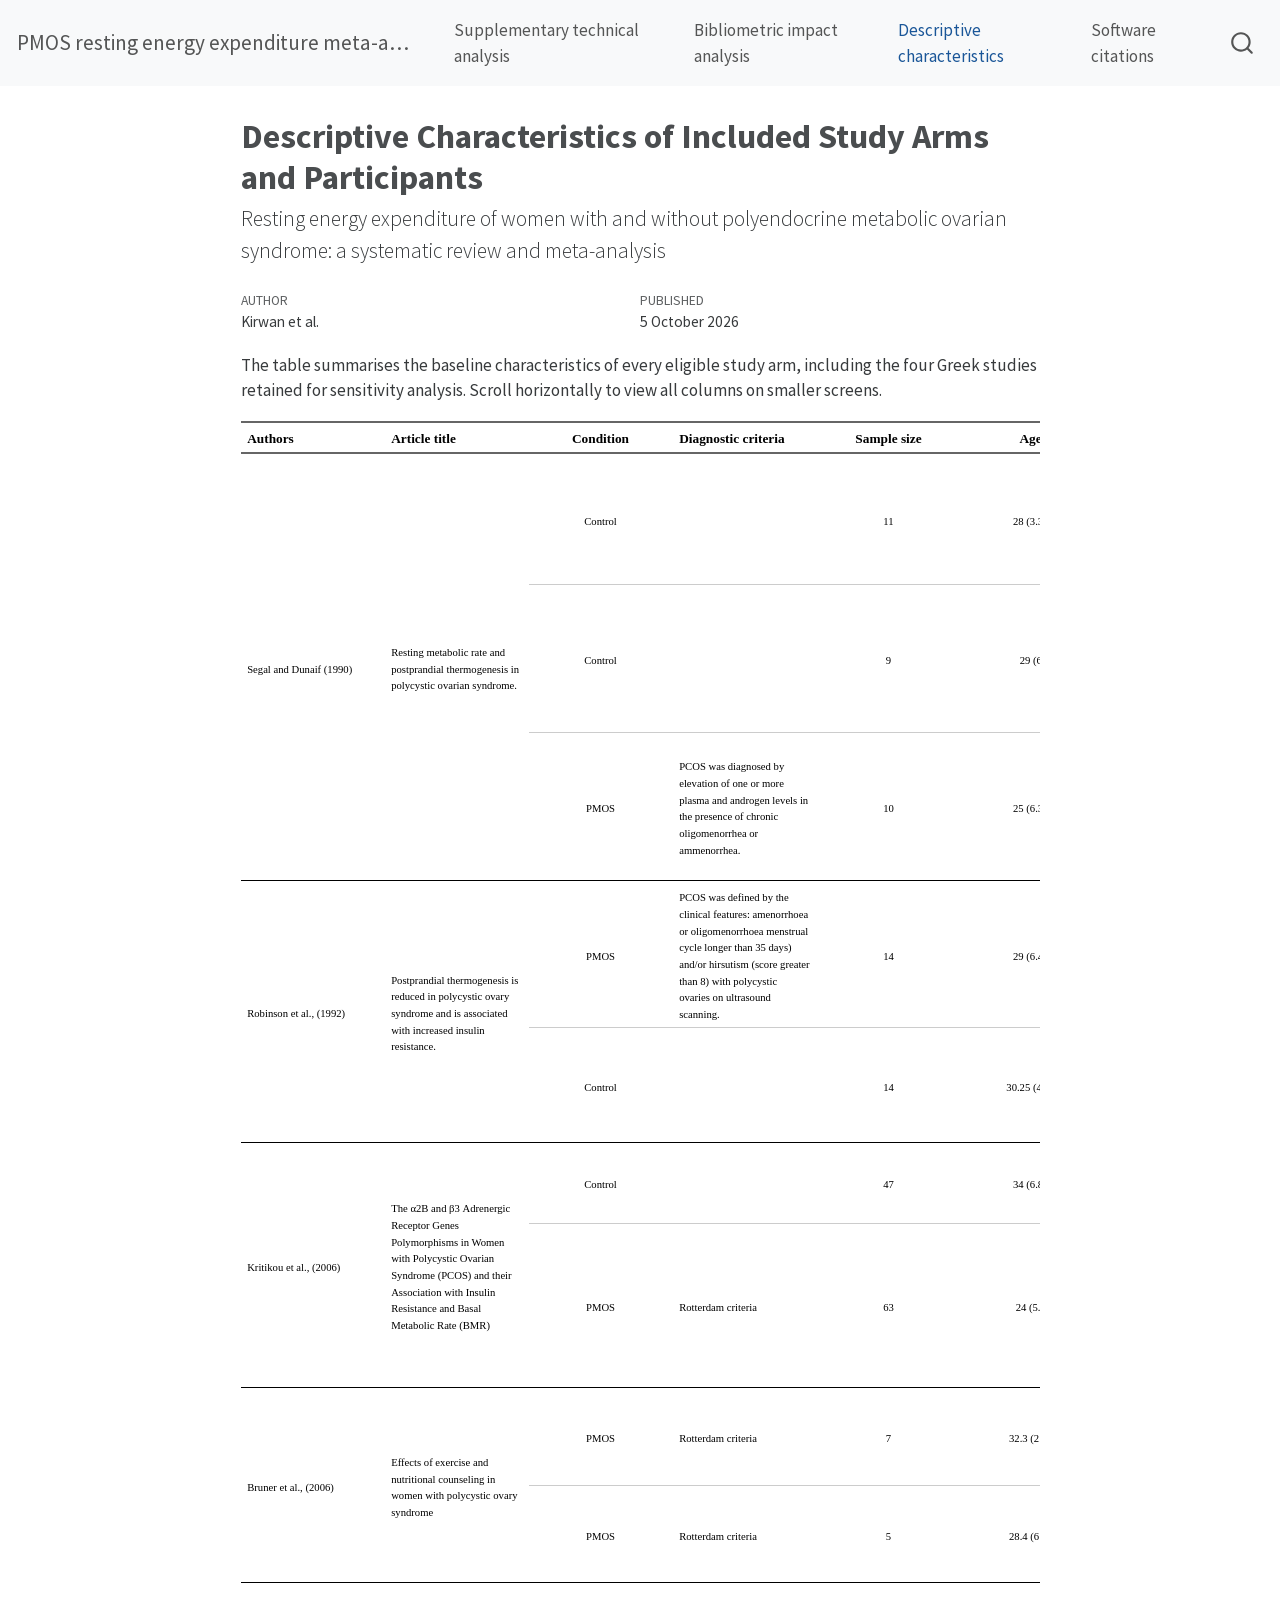
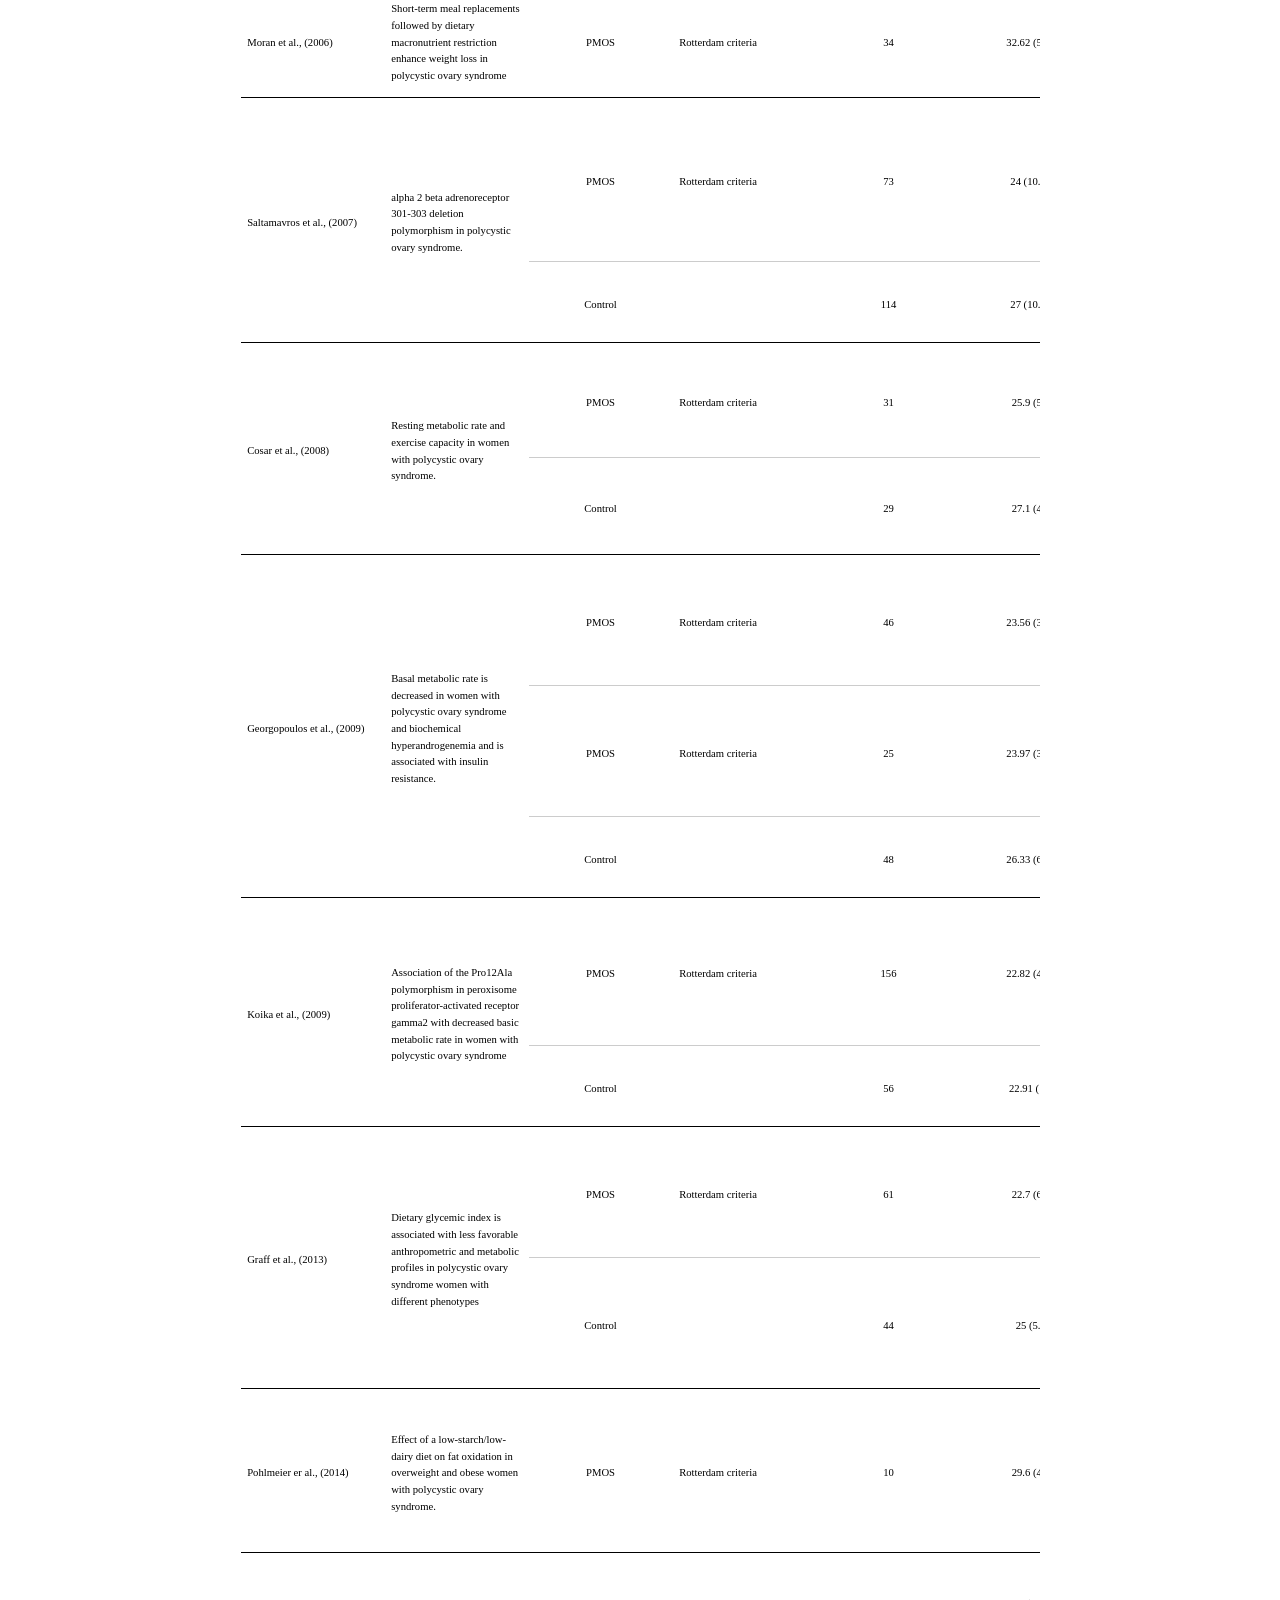
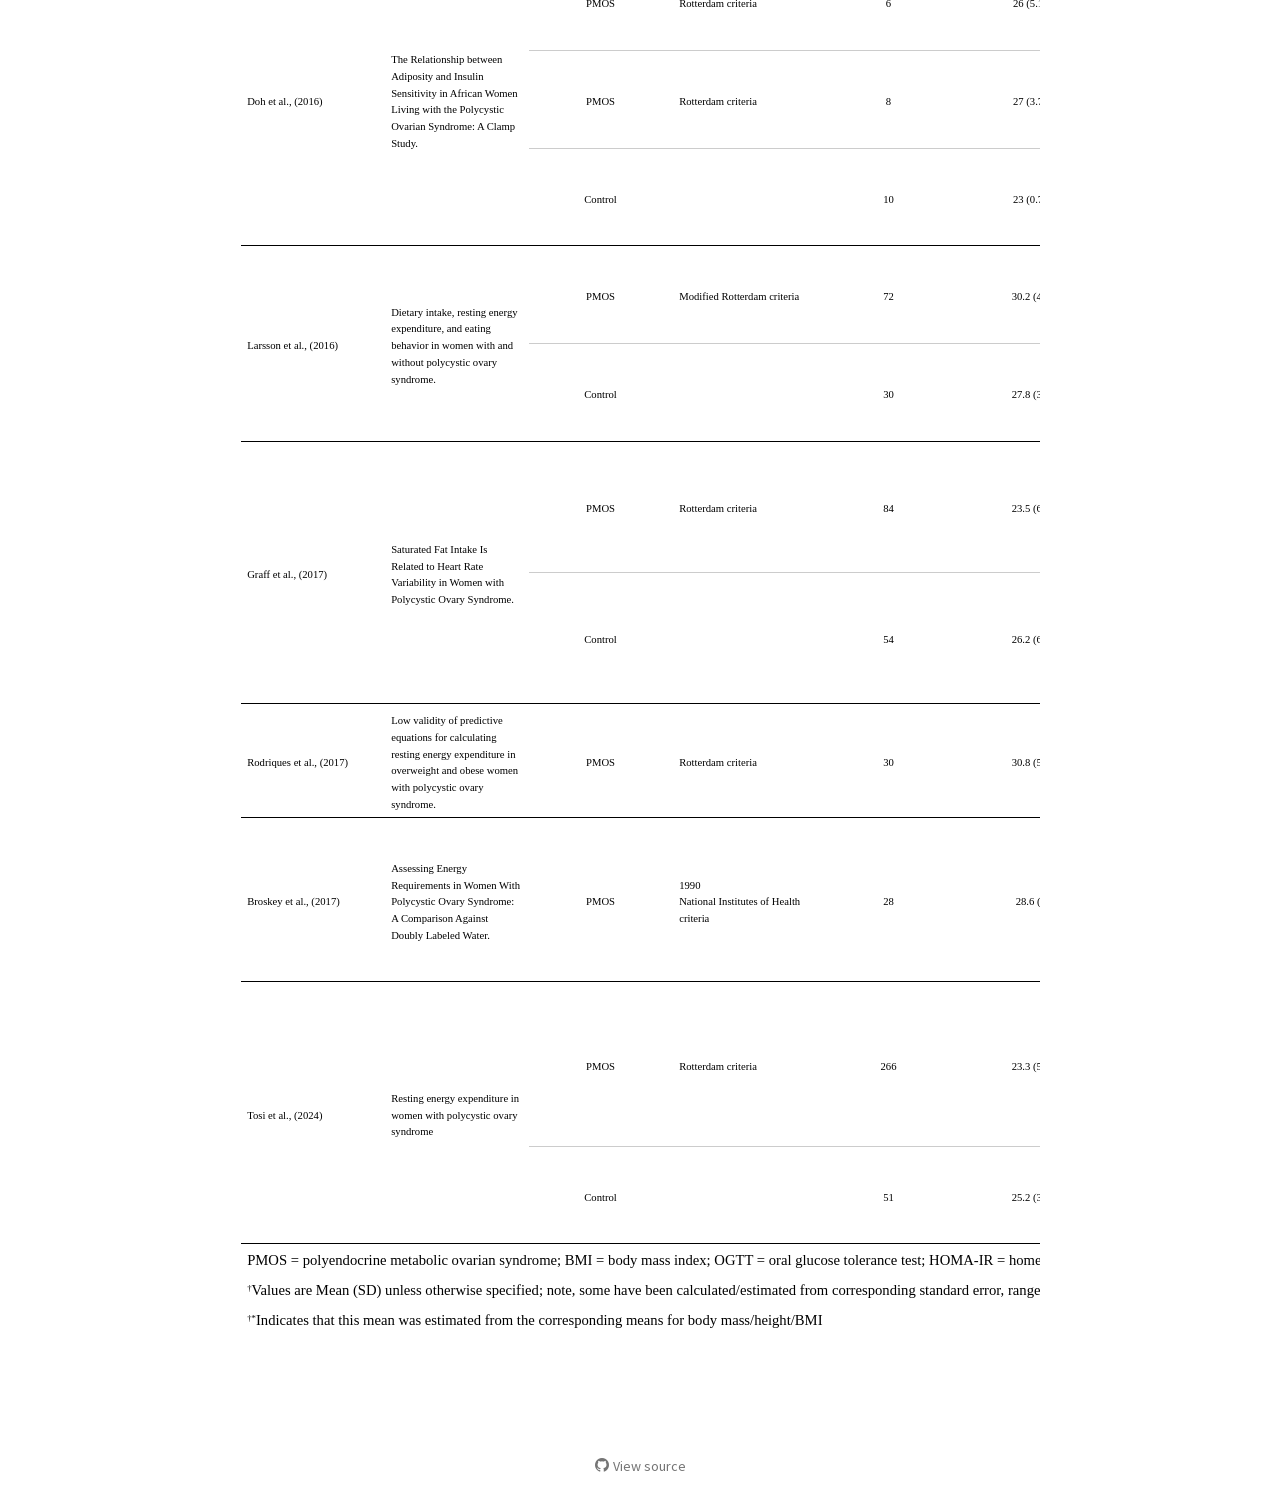
==== commit cec3adaf: "Finalize supplementary publishing workflow" ====
--- a/docs/descriptives_table.html
+++ b/docs/descriptives_table.html
@@ -1,51 +1,4446 @@
 <!DOCTYPE html>
-
-<html lang="en" xml:lang="en">
-
-<head>
-
-<meta charset="utf-8" />
-<meta name="generator" content="pandoc" />
-<meta http-equiv="X-UA-Compatible" content="IE=EDGE" />
-
-<meta name="viewport" content="width=device-width, initial-scale=1" />
-
-
-
-<title>Descriptive characteristics of arms and participants for included studies</title>
-
-<script>// Pandoc 2.9 adds attributes on both header and div. We remove the former (to
-// be compatible with the behavior of Pandoc < 2.8).
-document.addEventListener('DOMContentLoaded', function(e) {
-  var hs = document.querySelectorAll("div.section[class*='level'] > :first-child");
-  var i, h, a;
-  for (i = 0; i < hs.length; i++) {
-    h = hs[i];
-    if (!/^h[1-6]$/i.test(h.tagName)) continue;  // it should be a header h1-h6
-    a = h.attributes;
-    while (a.length > 0) h.removeAttribute(a[0].name);
+<html xmlns="http://www.w3.org/1999/xhtml" lang="en-GB" xml:lang="en-GB"><head>
+
+<meta charset="utf-8">
+<meta name="generator" content="quarto-1.3.433">
+
+<meta name="viewport" content="width=device-width, initial-scale=1.0, user-scalable=yes">
+
+<meta name="author" content="Kirwan et al.">
+<meta name="dcterms.date" content="2026-10-05">
+
+<title>PMOS resting energy expenditure meta-analysis - Descriptive Characteristics of Included Study Arms and Participants</title>
+<style>
+code{white-space: pre-wrap;}
+span.smallcaps{font-variant: small-caps;}
+div.columns{display: flex; gap: min(4vw, 1.5em);}
+div.column{flex: auto; overflow-x: auto;}
+div.hanging-indent{margin-left: 1.5em; text-indent: -1.5em;}
+ul.task-list{list-style: none;}
+ul.task-list li input[type="checkbox"] {
+width: 0.8em;
+margin: 0 0.8em 0.2em -1em;  vertical-align: middle;
+}
+.display.math{display: block; text-align: center; margin: 0.5rem auto;}
+</style>
+
+
+<script>const headroomChanged = new CustomEvent("quarto-hrChanged", {
+  detail: {},
+  bubbles: true,
+  cancelable: false,
+  composed: false,
+});
+
+window.document.addEventListener("DOMContentLoaded", function () {
+  let init = false;
+
+  // Manage the back to top button, if one is present.
+  let lastScrollTop = window.pageYOffset || document.documentElement.scrollTop;
+  const scrollDownBuffer = 5;
+  const scrollUpBuffer = 35;
+  const btn = document.getElementById("quarto-back-to-top");
+  const hideBackToTop = () => {
+    btn.style.display = "none";
+  };
+  const showBackToTop = () => {
+    btn.style.display = "inline-block";
+  };
+  if (btn) {
+    window.document.addEventListener(
+      "scroll",
+      function () {
+        const currentScrollTop =
+          window.pageYOffset || document.documentElement.scrollTop;
+
+        // Shows and hides the button 'intelligently' as the user scrolls
+        if (currentScrollTop - scrollDownBuffer > lastScrollTop) {
+          hideBackToTop();
+          lastScrollTop = currentScrollTop <= 0 ? 0 : currentScrollTop;
+        } else if (currentScrollTop < lastScrollTop - scrollUpBuffer) {
+          showBackToTop();
+          lastScrollTop = currentScrollTop <= 0 ? 0 : currentScrollTop;
+        }
+
+        // Show the button at the bottom, hides it at the top
+        if (currentScrollTop <= 0) {
+          hideBackToTop();
+        } else if (
+          window.innerHeight + currentScrollTop >=
+          document.body.offsetHeight
+        ) {
+          showBackToTop();
+        }
+      },
+      false
+    );
+  }
+
+  function throttle(func, wait) {
+    var timeout;
+    return function () {
+      const context = this;
+      const args = arguments;
+      const later = function () {
+        clearTimeout(timeout);
+        timeout = null;
+        func.apply(context, args);
+      };
+
+      if (!timeout) {
+        timeout = setTimeout(later, wait);
+      }
+    };
+  }
+
+  function headerOffset() {
+    // Set an offset if there is are fixed top navbar
+    const headerEl = window.document.querySelector("header.fixed-top");
+    if (headerEl) {
+      return headerEl.clientHeight;
+    } else {
+      return 0;
+    }
+  }
+
+  function footerOffset() {
+    const footerEl = window.document.querySelector("footer.footer");
+    if (footerEl) {
+      return footerEl.clientHeight;
+    } else {
+      return 0;
+    }
+  }
+
+  function updateDocumentOffsetWithoutAnimation() {
+    updateDocumentOffset(false);
+  }
+
+  function updateDocumentOffset(animated) {
+    // set body offset
+    const topOffset = headerOffset();
+    const bodyOffset = topOffset + footerOffset();
+    const bodyEl = window.document.body;
+    bodyEl.setAttribute("data-bs-offset", topOffset);
+    bodyEl.style.paddingTop = topOffset + "px";
+
+    // deal with sidebar offsets
+    const sidebars = window.document.querySelectorAll(
+      ".sidebar, .headroom-target"
+    );
+    sidebars.forEach((sidebar) => {
+      if (!animated) {
+        sidebar.classList.add("notransition");
+        // Remove the no transition class after the animation has time to complete
+        setTimeout(function () {
+          sidebar.classList.remove("notransition");
+        }, 201);
+      }
+
+      if (window.Headroom && sidebar.classList.contains("sidebar-unpinned")) {
+        sidebar.style.top = "0";
+        sidebar.style.maxHeight = "100vh";
+      } else {
+        sidebar.style.top = topOffset + "px";
+        sidebar.style.maxHeight = "calc(100vh - " + topOffset + "px)";
+      }
+    });
+
+    // allow space for footer
+    const mainContainer = window.document.querySelector(".quarto-container");
+    if (mainContainer) {
+      mainContainer.style.minHeight = "calc(100vh - " + bodyOffset + "px)";
+    }
+
+    // link offset
+    let linkStyle = window.document.querySelector("#quarto-target-style");
+    if (!linkStyle) {
+      linkStyle = window.document.createElement("style");
+      linkStyle.setAttribute("id", "quarto-target-style");
+      window.document.head.appendChild(linkStyle);
+    }
+    while (linkStyle.firstChild) {
+      linkStyle.removeChild(linkStyle.firstChild);
+    }
+    if (topOffset > 0) {
+      linkStyle.appendChild(
+        window.document.createTextNode(`
+      section:target::before {
+        content: "";
+        display: block;
+        height: ${topOffset}px;
+        margin: -${topOffset}px 0 0;
+      }`)
+      );
+    }
+    if (init) {
+      window.dispatchEvent(headroomChanged);
+    }
+    init = true;
+  }
+
+  // initialize headroom
+  var header = window.document.querySelector("#quarto-header");
+  if (header && window.Headroom) {
+    const headroom = new window.Headroom(header, {
+      tolerance: 5,
+      onPin: function () {
+        const sidebars = window.document.querySelectorAll(
+          ".sidebar, .headroom-target"
+        );
+        sidebars.forEach((sidebar) => {
+          sidebar.classList.remove("sidebar-unpinned");
+        });
+        updateDocumentOffset();
+      },
+      onUnpin: function () {
+        const sidebars = window.document.querySelectorAll(
+          ".sidebar, .headroom-target"
+        );
+        sidebars.forEach((sidebar) => {
+          sidebar.classList.add("sidebar-unpinned");
+        });
+        updateDocumentOffset();
+      },
+    });
+    headroom.init();
+
+    let frozen = false;
+    window.quartoToggleHeadroom = function () {
+      if (frozen) {
+        headroom.unfreeze();
+        frozen = false;
+      } else {
+        headroom.freeze();
+        frozen = true;
+      }
+    };
+  }
+
+  window.addEventListener(
+    "hashchange",
+    function (e) {
+      if (
+        getComputedStyle(document.documentElement).scrollBehavior !== "smooth"
+      ) {
+        window.scrollTo(0, window.pageYOffset - headerOffset());
+      }
+    },
+    false
+  );
+
+  // Observe size changed for the header
+  const headerEl = window.document.querySelector("header.fixed-top");
+  if (headerEl && window.ResizeObserver) {
+    const observer = new window.ResizeObserver(
+      updateDocumentOffsetWithoutAnimation
+    );
+    observer.observe(headerEl, {
+      attributes: true,
+      childList: true,
+      characterData: true,
+    });
+  } else {
+    window.addEventListener(
+      "resize",
+      throttle(updateDocumentOffsetWithoutAnimation, 50)
+    );
+  }
+  setTimeout(updateDocumentOffsetWithoutAnimation, 250);
+
+  // fixup index.html links if we aren't on the filesystem
+  if (window.location.protocol !== "file:") {
+    const links = window.document.querySelectorAll("a");
+    for (let i = 0; i < links.length; i++) {
+      if (links[i].href) {
+        links[i].href = links[i].href.replace(/\/index\.html/, "/");
+      }
+    }
+
+    // Fixup any sharing links that require urls
+    // Append url to any sharing urls
+    const sharingLinks = window.document.querySelectorAll(
+      "a.sidebar-tools-main-item"
+    );
+    for (let i = 0; i < sharingLinks.length; i++) {
+      const sharingLink = sharingLinks[i];
+      const href = sharingLink.getAttribute("href");
+      if (href) {
+        sharingLink.setAttribute(
+          "href",
+          href.replace("|url|", window.location.href)
+        );
+      }
+    }
+
+    // Scroll the active navigation item into view, if necessary
+    const navSidebar = window.document.querySelector("nav#quarto-sidebar");
+    if (navSidebar) {
+      // Find the active item
+      const activeItem = navSidebar.querySelector("li.sidebar-item a.active");
+      if (activeItem) {
+        // Wait for the scroll height and height to resolve by observing size changes on the
+        // nav element that is scrollable
+        const resizeObserver = new ResizeObserver((_entries) => {
+          // The bottom of the element
+          const elBottom = activeItem.offsetTop;
+          const viewBottom = navSidebar.scrollTop + navSidebar.clientHeight;
+
+          // The element height and scroll height are the same, then we are still loading
+          if (viewBottom !== navSidebar.scrollHeight) {
+            // Determine if the item isn't visible and scroll to it
+            if (elBottom >= viewBottom) {
+              navSidebar.scrollTop = elBottom;
+            }
+
+            // stop observing now since we've completed the scroll
+            resizeObserver.unobserve(navSidebar);
+          }
+        });
+        resizeObserver.observe(navSidebar);
+      }
+    }
   }
 });
 </script>
-<style type="text/css">.hljs-literal {
-color: #990073;
+<script>/*!
+ * headroom.js v0.12.0 - Give your page some headroom. Hide your header until you need it
+ * Copyright (c) 2020 Nick Williams - http://wicky.nillia.ms/headroom.js
+ * License: MIT
+ */
+
+!function(t,n){"object"==typeof exports&&"undefined"!=typeof module?module.exports=n():"function"==typeof define&&define.amd?define(n):(t=t||self).Headroom=n()}(this,function(){"use strict";function t(){return"undefined"!=typeof window}function d(t){return function(t){return t&&t.document&&function(t){return 9===t.nodeType}(t.document)}(t)?function(t){var n=t.document,o=n.body,s=n.documentElement;return{scrollHeight:function(){return Math.max(o.scrollHeight,s.scrollHeight,o.offsetHeight,s.offsetHeight,o.clientHeight,s.clientHeight)},height:function(){return t.innerHeight||s.clientHeight||o.clientHeight},scrollY:function(){return void 0!==t.pageYOffset?t.pageYOffset:(s||o.parentNode||o).scrollTop}}}(t):function(t){return{scrollHeight:function(){return Math.max(t.scrollHeight,t.offsetHeight,t.clientHeight)},height:function(){return Math.max(t.offsetHeight,t.clientHeight)},scrollY:function(){return t.scrollTop}}}(t)}function n(t,s,e){var n,o=function(){var n=!1;try{var t={get passive(){n=!0}};window.addEventListener("test",t,t),window.removeEventListener("test",t,t)}catch(t){n=!1}return n}(),i=!1,r=d(t),l=r.scrollY(),a={};function c(){var t=Math.round(r.scrollY()),n=r.height(),o=r.scrollHeight();a.scrollY=t,a.lastScrollY=l,a.direction=l<t?"down":"up",a.distance=Math.abs(t-l),a.isOutOfBounds=t<0||o<t+n,a.top=t<=s.offset[a.direction],a.bottom=o<=t+n,a.toleranceExceeded=a.distance>s.tolerance[a.direction],e(a),l=t,i=!1}function h(){i||(i=!0,n=requestAnimationFrame(c))}var u=!!o&&{passive:!0,capture:!1};return t.addEventListener("scroll",h,u),c(),{destroy:function(){cancelAnimationFrame(n),t.removeEventListener("scroll",h,u)}}}function o(t){return t===Object(t)?t:{down:t,up:t}}function s(t,n){n=n||{},Object.assign(this,s.options,n),this.classes=Object.assign({},s.options.classes,n.classes),this.elem=t,this.tolerance=o(this.tolerance),this.offset=o(this.offset),this.initialised=!1,this.frozen=!1}return s.prototype={constructor:s,init:function(){return s.cutsTheMustard&&!this.initialised&&(this.addClass("initial"),this.initialised=!0,setTimeout(function(t){t.scrollTracker=n(t.scroller,{offset:t.offset,tolerance:t.tolerance},t.update.bind(t))},100,this)),this},destroy:function(){this.initialised=!1,Object.keys(this.classes).forEach(this.removeClass,this),this.scrollTracker.destroy()},unpin:function(){!this.hasClass("pinned")&&this.hasClass("unpinned")||(this.addClass("unpinned"),this.removeClass("pinned"),this.onUnpin&&this.onUnpin.call(this))},pin:function(){this.hasClass("unpinned")&&(this.addClass("pinned"),this.removeClass("unpinned"),this.onPin&&this.onPin.call(this))},freeze:function(){this.frozen=!0,this.addClass("frozen")},unfreeze:function(){this.frozen=!1,this.removeClass("frozen")},top:function(){this.hasClass("top")||(this.addClass("top"),this.removeClass("notTop"),this.onTop&&this.onTop.call(this))},notTop:function(){this.hasClass("notTop")||(this.addClass("notTop"),this.removeClass("top"),this.onNotTop&&this.onNotTop.call(this))},bottom:function(){this.hasClass("bottom")||(this.addClass("bottom"),this.removeClass("notBottom"),this.onBottom&&this.onBottom.call(this))},notBottom:function(){this.hasClass("notBottom")||(this.addClass("notBottom"),this.removeClass("bottom"),this.onNotBottom&&this.onNotBottom.call(this))},shouldUnpin:function(t){return"down"===t.direction&&!t.top&&t.toleranceExceeded},shouldPin:function(t){return"up"===t.direction&&t.toleranceExceeded||t.top},addClass:function(t){this.elem.classList.add.apply(this.elem.classList,this.classes[t].split(" "))},removeClass:function(t){this.elem.classList.remove.apply(this.elem.classList,this.classes[t].split(" "))},hasClass:function(t){return this.classes[t].split(" ").every(function(t){return this.classList.contains(t)},this.elem)},update:function(t){t.isOutOfBounds||!0!==this.frozen&&(t.top?this.top():this.notTop(),t.bottom?this.bottom():this.notBottom(),this.shouldUnpin(t)?this.unpin():this.shouldPin(t)&&this.pin())}},s.options={tolerance:{up:0,down:0},offset:0,scroller:t()?window:null,classes:{frozen:"headroom--frozen",pinned:"headroom--pinned",unpinned:"headroom--unpinned",top:"headroom--top",notTop:"headroom--not-top",bottom:"headroom--bottom",notBottom:"headroom--not-bottom",initial:"headroom"}},s.cutsTheMustard=!!(t()&&function(){}.bind&&"classList"in document.documentElement&&Object.assign&&Object.keys&&requestAnimationFrame),s});
+</script>
+<script>/*!
+ * clipboard.js v2.0.11
+ * https://clipboardjs.com/
+ *
+ * Licensed MIT © Zeno Rocha
+ */
+!function(t,e){"object"==typeof exports&&"object"==typeof module?module.exports=e():"function"==typeof define&&define.amd?define([],e):"object"==typeof exports?exports.ClipboardJS=e():t.ClipboardJS=e()}(this,function(){return n={686:function(t,e,n){"use strict";n.d(e,{default:function(){return b}});var e=n(279),i=n.n(e),e=n(370),u=n.n(e),e=n(817),r=n.n(e);function c(t){try{return document.execCommand(t)}catch(t){return}}var a=function(t){t=r()(t);return c("cut"),t};function o(t,e){var n,o,t=(n=t,o="rtl"===document.documentElement.getAttribute("dir"),(t=document.createElement("textarea")).style.fontSize="12pt",t.style.border="0",t.style.padding="0",t.style.margin="0",t.style.position="absolute",t.style[o?"right":"left"]="-9999px",o=window.pageYOffset||document.documentElement.scrollTop,t.style.top="".concat(o,"px"),t.setAttribute("readonly",""),t.value=n,t);return e.container.appendChild(t),e=r()(t),c("copy"),t.remove(),e}var f=function(t){var e=1<arguments.length&&void 0!==arguments[1]?arguments[1]:{container:document.body},n="";return"string"==typeof t?n=o(t,e):t instanceof HTMLInputElement&&!["text","search","url","tel","password"].includes(null==t?void 0:t.type)?n=o(t.value,e):(n=r()(t),c("copy")),n};function l(t){return(l="function"==typeof Symbol&&"symbol"==typeof Symbol.iterator?function(t){return typeof t}:function(t){return t&&"function"==typeof Symbol&&t.constructor===Symbol&&t!==Symbol.prototype?"symbol":typeof t})(t)}var s=function(){var t=0<arguments.length&&void 0!==arguments[0]?arguments[0]:{},e=t.action,n=void 0===e?"copy":e,o=t.container,e=t.target,t=t.text;if("copy"!==n&&"cut"!==n)throw new Error('Invalid "action" value, use either "copy" or "cut"');if(void 0!==e){if(!e||"object"!==l(e)||1!==e.nodeType)throw new Error('Invalid "target" value, use a valid Element');if("copy"===n&&e.hasAttribute("disabled"))throw new Error('Invalid "target" attribute. Please use "readonly" instead of "disabled" attribute');if("cut"===n&&(e.hasAttribute("readonly")||e.hasAttribute("disabled")))throw new Error('Invalid "target" attribute. You can\'t cut text from elements with "readonly" or "disabled" attributes')}return t?f(t,{container:o}):e?"cut"===n?a(e):f(e,{container:o}):void 0};function p(t){return(p="function"==typeof Symbol&&"symbol"==typeof Symbol.iterator?function(t){return typeof t}:function(t){return t&&"function"==typeof Symbol&&t.constructor===Symbol&&t!==Symbol.prototype?"symbol":typeof t})(t)}function d(t,e){for(var n=0;n<e.length;n++){var o=e[n];o.enumerable=o.enumerable||!1,o.configurable=!0,"value"in o&&(o.writable=!0),Object.defineProperty(t,o.key,o)}}function y(t,e){return(y=Object.setPrototypeOf||function(t,e){return t.__proto__=e,t})(t,e)}function h(n){var o=function(){if("undefined"==typeof Reflect||!Reflect.construct)return!1;if(Reflect.construct.sham)return!1;if("function"==typeof Proxy)return!0;try{return Date.prototype.toString.call(Reflect.construct(Date,[],function(){})),!0}catch(t){return!1}}();return function(){var t,e=v(n);return t=o?(t=v(this).constructor,Reflect.construct(e,arguments,t)):e.apply(this,arguments),e=this,!(t=t)||"object"!==p(t)&&"function"!=typeof t?function(t){if(void 0!==t)return t;throw new ReferenceError("this hasn't been initialised - super() hasn't been called")}(e):t}}function v(t){return(v=Object.setPrototypeOf?Object.getPrototypeOf:function(t){return t.__proto__||Object.getPrototypeOf(t)})(t)}function m(t,e){t="data-clipboard-".concat(t);if(e.hasAttribute(t))return e.getAttribute(t)}var b=function(){!function(t,e){if("function"!=typeof e&&null!==e)throw new TypeError("Super expression must either be null or a function");t.prototype=Object.create(e&&e.prototype,{constructor:{value:t,writable:!0,configurable:!0}}),e&&y(t,e)}(r,i());var t,e,n,o=h(r);function r(t,e){var n;return function(t){if(!(t instanceof r))throw new TypeError("Cannot call a class as a function")}(this),(n=o.call(this)).resolveOptions(e),n.listenClick(t),n}return t=r,n=[{key:"copy",value:function(t){var e=1<arguments.length&&void 0!==arguments[1]?arguments[1]:{container:document.body};return f(t,e)}},{key:"cut",value:function(t){return a(t)}},{key:"isSupported",value:function(){var t=0<arguments.length&&void 0!==arguments[0]?arguments[0]:["copy","cut"],t="string"==typeof t?[t]:t,e=!!document.queryCommandSupported;return t.forEach(function(t){e=e&&!!document.queryCommandSupported(t)}),e}}],(e=[{key:"resolveOptions",value:function(){var t=0<arguments.length&&void 0!==arguments[0]?arguments[0]:{};this.action="function"==typeof t.action?t.action:this.defaultAction,this.target="function"==typeof t.target?t.target:this.defaultTarget,this.text="function"==typeof t.text?t.text:this.defaultText,this.container="object"===p(t.container)?t.container:document.body}},{key:"listenClick",value:function(t){var e=this;this.listener=u()(t,"click",function(t){return e.onClick(t)})}},{key:"onClick",value:function(t){var e=t.delegateTarget||t.currentTarget,n=this.action(e)||"copy",t=s({action:n,container:this.container,target:this.target(e),text:this.text(e)});this.emit(t?"success":"error",{action:n,text:t,trigger:e,clearSelection:function(){e&&e.focus(),window.getSelection().removeAllRanges()}})}},{key:"defaultAction",value:function(t){return m("action",t)}},{key:"defaultTarget",value:function(t){t=m("target",t);if(t)return document.querySelector(t)}},{key:"defaultText",value:function(t){return m("text",t)}},{key:"destroy",value:function(){this.listener.destroy()}}])&&d(t.prototype,e),n&&d(t,n),r}()},828:function(t){var e;"undefined"==typeof Element||Element.prototype.matches||((e=Element.prototype).matches=e.matchesSelector||e.mozMatchesSelector||e.msMatchesSelector||e.oMatchesSelector||e.webkitMatchesSelector),t.exports=function(t,e){for(;t&&9!==t.nodeType;){if("function"==typeof t.matches&&t.matches(e))return t;t=t.parentNode}}},438:function(t,e,n){var u=n(828);function i(t,e,n,o,r){var i=function(e,n,t,o){return function(t){t.delegateTarget=u(t.target,n),t.delegateTarget&&o.call(e,t)}}.apply(this,arguments);return t.addEventListener(n,i,r),{destroy:function(){t.removeEventListener(n,i,r)}}}t.exports=function(t,e,n,o,r){return"function"==typeof t.addEventListener?i.apply(null,arguments):"function"==typeof n?i.bind(null,document).apply(null,arguments):("string"==typeof t&&(t=document.querySelectorAll(t)),Array.prototype.map.call(t,function(t){return i(t,e,n,o,r)}))}},879:function(t,n){n.node=function(t){return void 0!==t&&t instanceof HTMLElement&&1===t.nodeType},n.nodeList=function(t){var e=Object.prototype.toString.call(t);return void 0!==t&&("[object NodeList]"===e||"[object HTMLCollection]"===e)&&"length"in t&&(0===t.length||n.node(t[0]))},n.string=function(t){return"string"==typeof t||t instanceof String},n.fn=function(t){return"[object Function]"===Object.prototype.toString.call(t)}},370:function(t,e,n){var f=n(879),l=n(438);t.exports=function(t,e,n){if(!t&&!e&&!n)throw new Error("Missing required arguments");if(!f.string(e))throw new TypeError("Second argument must be a String");if(!f.fn(n))throw new TypeError("Third argument must be a Function");if(f.node(t))return c=e,a=n,(u=t).addEventListener(c,a),{destroy:function(){u.removeEventListener(c,a)}};if(f.nodeList(t))return o=t,r=e,i=n,Array.prototype.forEach.call(o,function(t){t.addEventListener(r,i)}),{destroy:function(){Array.prototype.forEach.call(o,function(t){t.removeEventListener(r,i)})}};if(f.string(t))return t=t,e=e,n=n,l(document.body,t,e,n);throw new TypeError("First argument must be a String, HTMLElement, HTMLCollection, or NodeList");var o,r,i,u,c,a}},817:function(t){t.exports=function(t){var e,n="SELECT"===t.nodeName?(t.focus(),t.value):"INPUT"===t.nodeName||"TEXTAREA"===t.nodeName?((e=t.hasAttribute("readonly"))||t.setAttribute("readonly",""),t.select(),t.setSelectionRange(0,t.value.length),e||t.removeAttribute("readonly"),t.value):(t.hasAttribute("contenteditable")&&t.focus(),n=window.getSelection(),(e=document.createRange()).selectNodeContents(t),n.removeAllRanges(),n.addRange(e),n.toString());return n}},279:function(t){function e(){}e.prototype={on:function(t,e,n){var o=this.e||(this.e={});return(o[t]||(o[t]=[])).push({fn:e,ctx:n}),this},once:function(t,e,n){var o=this;function r(){o.off(t,r),e.apply(n,arguments)}return r._=e,this.on(t,r,n)},emit:function(t){for(var e=[].slice.call(arguments,1),n=((this.e||(this.e={}))[t]||[]).slice(),o=0,r=n.length;o<r;o++)n[o].fn.apply(n[o].ctx,e);return this},off:function(t,e){var n=this.e||(this.e={}),o=n[t],r=[];if(o&&e)for(var i=0,u=o.length;i<u;i++)o[i].fn!==e&&o[i].fn._!==e&&r.push(o[i]);return r.length?n[t]=r:delete n[t],this}},t.exports=e,t.exports.TinyEmitter=e}},r={},o.n=function(t){var e=t&&t.__esModule?function(){return t.default}:function(){return t};return o.d(e,{a:e}),e},o.d=function(t,e){for(var n in e)o.o(e,n)&&!o.o(t,n)&&Object.defineProperty(t,n,{enumerable:!0,get:e[n]})},o.o=function(t,e){return Object.prototype.hasOwnProperty.call(t,e)},o(686).default;function o(t){if(r[t])return r[t].exports;var e=r[t]={exports:{}};return n[t](e,e.exports,o),e.exports}var n,r});</script>
+<script>/*! @algolia/autocomplete-js 1.7.3 | MIT License | © Algolia, Inc. and contributors | https://github.com/algolia/autocomplete */
+!function(e,t){"object"==typeof exports&&"undefined"!=typeof module?t(exports):"function"==typeof define&&define.amd?define(["exports"],t):t((e="undefined"!=typeof globalThis?globalThis:e||self)["@algolia/autocomplete-js"]={})}(this,(function(e){"use strict";function t(e,t){var n=Object.keys(e);if(Object.getOwnPropertySymbols){var r=Object.getOwnPropertySymbols(e);t&&(r=r.filter((function(t){return Object.getOwnPropertyDescriptor(e,t).enumerable}))),n.push.apply(n,r)}return n}function n(e){for(var n=1;n<arguments.length;n++){var r=null!=arguments[n]?arguments[n]:{};n%2?t(Object(r),!0).forEach((function(t){o(e,t,r[t])})):Object.getOwnPropertyDescriptors?Object.defineProperties(e,Object.getOwnPropertyDescriptors(r)):t(Object(r)).forEach((function(t){Object.defineProperty(e,t,Object.getOwnPropertyDescriptor(r,t))}))}return e}function r(e){return r="function"==typeof Symbol&&"symbol"==typeof Symbol.iterator?function(e){return typeof e}:function(e){return e&&"function"==typeof Symbol&&e.constructor===Symbol&&e!==Symbol.prototype?"symbol":typeof e},r(e)}function o(e,t,n){return t in e?Object.defineProperty(e,t,{value:n,enumerable:!0,configurable:!0,writable:!0}):e[t]=n,e}function i(){return i=Object.assign||function(e){for(var t=1;t<arguments.length;t++){var n=arguments[t];for(var r in n)Object.prototype.hasOwnProperty.call(n,r)&&(e[r]=n[r])}return e},i.apply(this,arguments)}function u(e,t){if(null==e)return{};var n,r,o=function(e,t){if(null==e)return{};var n,r,o={},i=Object.keys(e);for(r=0;r<i.length;r++)n=i[r],t.indexOf(n)>=0||(o[n]=e[n]);return o}(e,t);if(Object.getOwnPropertySymbols){var i=Object.getOwnPropertySymbols(e);for(r=0;r<i.length;r++)n=i[r],t.indexOf(n)>=0||Object.prototype.propertyIsEnumerable.call(e,n)&&(o[n]=e[n])}return o}function a(e,t){return function(e){if(Array.isArray(e))return e}(e)||function(e,t){var n=null==e?null:"undefined"!=typeof Symbol&&e[Symbol.iterator]||e["@@iterator"];if(null==n)return;var r,o,i=[],u=!0,a=!1;try{for(n=n.call(e);!(u=(r=n.next()).done)&&(i.push(r.value),!t||i.length!==t);u=!0);}catch(e){a=!0,o=e}finally{try{u||null==n.return||n.return()}finally{if(a)throw o}}return i}(e,t)||l(e,t)||function(){throw new TypeError("Invalid attempt to destructure non-iterable instance.\nIn order to be iterable, non-array objects must have a [Symbol.iterator]() method.")}()}function c(e){return function(e){if(Array.isArray(e))return s(e)}(e)||function(e){if("undefined"!=typeof Symbol&&null!=e[Symbol.iterator]||null!=e["@@iterator"])return Array.from(e)}(e)||l(e)||function(){throw new TypeError("Invalid attempt to spread non-iterable instance.\nIn order to be iterable, non-array objects must have a [Symbol.iterator]() method.")}()}function l(e,t){if(e){if("string"==typeof e)return s(e,t);var n=Object.prototype.toString.call(e).slice(8,-1);return"Object"===n&&e.constructor&&(n=e.constructor.name),"Map"===n||"Set"===n?Array.from(e):"Arguments"===n||/^(?:Ui|I)nt(?:8|16|32)(?:Clamped)?Array$/.test(n)?s(e,t):void 0}}function s(e,t){(null==t||t>e.length)&&(t=e.length);for(var n=0,r=new Array(t);n<t;n++)r[n]=e[n];return r}function p(e){return{current:e}}function f(e,t){var n=void 0;return function(){for(var r=arguments.length,o=new Array(r),i=0;i<r;i++)o[i]=arguments[i];n&&clearTimeout(n),n=setTimeout((function(){return e.apply(void 0,o)}),t)}}function d(e){return e.reduce((function(e,t){return e.concat(t)}),[])}var m=0;function v(){return"autocomplete-".concat(m++)}function h(e,t){return t.reduce((function(e,t){return e&&e[t]}),e)}function g(e){return 0===e.collections.length?0:e.collections.reduce((function(e,t){return e+t.items.length}),0)}var y=function(){},b="1.7.3",O=[{segment:"autocomplete-core",version:b}];function _(e,t){var n=t;return{then:function(t,r){return _(e.then(j(t,n,e),j(r,n,e)),n)},catch:function(t){return _(e.catch(j(t,n,e)),n)},finally:function(t){return t&&n.onCancelList.push(t),_(e.finally(j(t&&function(){return n.onCancelList=[],t()},n,e)),n)},cancel:function(){n.isCanceled=!0;var e=n.onCancelList;n.onCancelList=[],e.forEach((function(e){e()}))},isCanceled:function(){return!0===n.isCanceled}}}function P(e){return _(e,{isCanceled:!1,onCancelList:[]})}function j(e,t,n){return e?function(n){return t.isCanceled?n:e(n)}:n}function w(e,t,n,r){if(!n)return null;if(e<0&&(null===t||null!==r&&0===t))return n+e;var o=(null===t?-1:t)+e;return o<=-1||o>=n?null===r?null:0:o}function S(e,t){var n=Object.keys(e);if(Object.getOwnPropertySymbols){var r=Object.getOwnPropertySymbols(e);t&&(r=r.filter((function(t){return Object.getOwnPropertyDescriptor(e,t).enumerable}))),n.push.apply(n,r)}return n}function I(e,t,n){return t in e?Object.defineProperty(e,t,{value:n,enumerable:!0,configurable:!0,writable:!0}):e[t]=n,e}function E(e,t){var n=[];return Promise.resolve(e(t)).then((function(e){return Promise.all(e.filter((function(e){return Boolean(e)})).map((function(e){if(e.sourceId,n.includes(e.sourceId))throw new Error("[Autocomplete] The `sourceId` ".concat(JSON.stringify(e.sourceId)," is not unique."));n.push(e.sourceId);var t=function(e){for(var t=1;t<arguments.length;t++){var n=null!=arguments[t]?arguments[t]:{};t%2?S(Object(n),!0).forEach((function(t){I(e,t,n[t])})):Object.getOwnPropertyDescriptors?Object.defineProperties(e,Object.getOwnPropertyDescriptors(n)):S(Object(n)).forEach((function(t){Object.defineProperty(e,t,Object.getOwnPropertyDescriptor(n,t))}))}return e}({getItemInputValue:function(e){return e.state.query},getItemUrl:function(){},onSelect:function(e){(0,e.setIsOpen)(!1)},onActive:y},e);return Promise.resolve(t)})))}))}function A(e){var t=function(e){var t=e.collections.map((function(e){return e.items.length})).reduce((function(e,t,n){var r=(e[n-1]||0)+t;return e.push(r),e}),[]).reduce((function(t,n){return n<=e.activeItemId?t+1:t}),0);return e.collections[t]}(e);if(!t)return null;var n=t.items[function(e){for(var t=e.state,n=e.collection,r=!1,o=0,i=0;!1===r;){var u=t.collections[o];if(u===n){r=!0;break}i+=u.items.length,o++}return t.activeItemId-i}({state:e,collection:t})],r=t.source;return{item:n,itemInputValue:r.getItemInputValue({item:n,state:e}),itemUrl:r.getItemUrl({item:n,state:e}),source:r}}var C=/((gt|sm)-|galaxy nexus)|samsung[- ]/i;function D(e,t){var n=Object.keys(e);if(Object.getOwnPropertySymbols){var r=Object.getOwnPropertySymbols(e);t&&(r=r.filter((function(t){return Object.getOwnPropertyDescriptor(e,t).enumerable}))),n.push.apply(n,r)}return n}function k(e){for(var t=1;t<arguments.length;t++){var n=null!=arguments[t]?arguments[t]:{};t%2?D(Object(n),!0).forEach((function(t){x(e,t,n[t])})):Object.getOwnPropertyDescriptors?Object.defineProperties(e,Object.getOwnPropertyDescriptors(n)):D(Object(n)).forEach((function(t){Object.defineProperty(e,t,Object.getOwnPropertyDescriptor(n,t))}))}return e}function x(e,t,n){return t in e?Object.defineProperty(e,t,{value:n,enumerable:!0,configurable:!0,writable:!0}):e[t]=n,e}function N(e,t){var n=Object.keys(e);if(Object.getOwnPropertySymbols){var r=Object.getOwnPropertySymbols(e);t&&(r=r.filter((function(t){return Object.getOwnPropertyDescriptor(e,t).enumerable}))),n.push.apply(n,r)}return n}function q(e,t,n){return t in e?Object.defineProperty(e,t,{value:n,enumerable:!0,configurable:!0,writable:!0}):e[t]=n,e}function R(e,t,n){var r,o=t.initialState;return{getState:function(){return o},dispatch:function(r,i){var u=function(e){for(var t=1;t<arguments.length;t++){var n=null!=arguments[t]?arguments[t]:{};t%2?N(Object(n),!0).forEach((function(t){q(e,t,n[t])})):Object.getOwnPropertyDescriptors?Object.defineProperties(e,Object.getOwnPropertyDescriptors(n)):N(Object(n)).forEach((function(t){Object.defineProperty(e,t,Object.getOwnPropertyDescriptor(n,t))}))}return e}({},o);o=e(o,{type:r,props:t,payload:i}),n({state:o,prevState:u})},pendingRequests:(r=[],{add:function(e){return r.push(e),e.finally((function(){r=r.filter((function(t){return t!==e}))}))},cancelAll:function(){r.forEach((function(e){return e.cancel()}))},isEmpty:function(){return 0===r.length}})}}function T(e,t){var n=Object.keys(e);if(Object.getOwnPropertySymbols){var r=Object.getOwnPropertySymbols(e);t&&(r=r.filter((function(t){return Object.getOwnPropertyDescriptor(e,t).enumerable}))),n.push.apply(n,r)}return n}function L(e){for(var t=1;t<arguments.length;t++){var n=null!=arguments[t]?arguments[t]:{};t%2?T(Object(n),!0).forEach((function(t){B(e,t,n[t])})):Object.getOwnPropertyDescriptors?Object.defineProperties(e,Object.getOwnPropertyDescriptors(n)):T(Object(n)).forEach((function(t){Object.defineProperty(e,t,Object.getOwnPropertyDescriptor(n,t))}))}return e}function B(e,t,n){return t in e?Object.defineProperty(e,t,{value:n,enumerable:!0,configurable:!0,writable:!0}):e[t]=n,e}function F(e){return function(e){if(Array.isArray(e))return M(e)}(e)||function(e){if("undefined"!=typeof Symbol&&null!=e[Symbol.iterator]||null!=e["@@iterator"])return Array.from(e)}(e)||function(e,t){if(!e)return;if("string"==typeof e)return M(e,t);var n=Object.prototype.toString.call(e).slice(8,-1);"Object"===n&&e.constructor&&(n=e.constructor.name);if("Map"===n||"Set"===n)return Array.from(e);if("Arguments"===n||/^(?:Ui|I)nt(?:8|16|32)(?:Clamped)?Array$/.test(n))return M(e,t)}(e)||function(){throw new TypeError("Invalid attempt to spread non-iterable instance.\nIn order to be iterable, non-array objects must have a [Symbol.iterator]() method.")}()}function M(e,t){(null==t||t>e.length)&&(t=e.length);for(var n=0,r=new Array(t);n<t;n++)r[n]=e[n];return r}function U(e,t){var n=Object.keys(e);if(Object.getOwnPropertySymbols){var r=Object.getOwnPropertySymbols(e);t&&(r=r.filter((function(t){return Object.getOwnPropertyDescriptor(e,t).enumerable}))),n.push.apply(n,r)}return n}function H(e){for(var t=1;t<arguments.length;t++){var n=null!=arguments[t]?arguments[t]:{};t%2?U(Object(n),!0).forEach((function(t){V(e,t,n[t])})):Object.getOwnPropertyDescriptors?Object.defineProperties(e,Object.getOwnPropertyDescriptors(n)):U(Object(n)).forEach((function(t){Object.defineProperty(e,t,Object.getOwnPropertyDescriptor(n,t))}))}return e}function V(e,t,n){return t in e?Object.defineProperty(e,t,{value:n,enumerable:!0,configurable:!0,writable:!0}):e[t]=n,e}function W(e,t){var n=Object.keys(e);if(Object.getOwnPropertySymbols){var r=Object.getOwnPropertySymbols(e);t&&(r=r.filter((function(t){return Object.getOwnPropertyDescriptor(e,t).enumerable}))),n.push.apply(n,r)}return n}function Q(e){for(var t=1;t<arguments.length;t++){var n=null!=arguments[t]?arguments[t]:{};t%2?W(Object(n),!0).forEach((function(t){$(e,t,n[t])})):Object.getOwnPropertyDescriptors?Object.defineProperties(e,Object.getOwnPropertyDescriptors(n)):W(Object(n)).forEach((function(t){Object.defineProperty(e,t,Object.getOwnPropertyDescriptor(n,t))}))}return e}function $(e,t,n){return t in e?Object.defineProperty(e,t,{value:n,enumerable:!0,configurable:!0,writable:!0}):e[t]=n,e}function z(e){return function(e){if(Array.isArray(e))return G(e)}(e)||function(e){if("undefined"!=typeof Symbol&&null!=e[Symbol.iterator]||null!=e["@@iterator"])return Array.from(e)}(e)||function(e,t){if(!e)return;if("string"==typeof e)return G(e,t);var n=Object.prototype.toString.call(e).slice(8,-1);"Object"===n&&e.constructor&&(n=e.constructor.name);if("Map"===n||"Set"===n)return Array.from(e);if("Arguments"===n||/^(?:Ui|I)nt(?:8|16|32)(?:Clamped)?Array$/.test(n))return G(e,t)}(e)||function(){throw new TypeError("Invalid attempt to spread non-iterable instance.\nIn order to be iterable, non-array objects must have a [Symbol.iterator]() method.")}()}function G(e,t){(null==t||t>e.length)&&(t=e.length);for(var n=0,r=new Array(t);n<t;n++)r[n]=e[n];return r}function K(e,t){var n=Object.keys(e);if(Object.getOwnPropertySymbols){var r=Object.getOwnPropertySymbols(e);t&&(r=r.filter((function(t){return Object.getOwnPropertyDescriptor(e,t).enumerable}))),n.push.apply(n,r)}return n}function J(e){for(var t=1;t<arguments.length;t++){var n=null!=arguments[t]?arguments[t]:{};t%2?K(Object(n),!0).forEach((function(t){Y(e,t,n[t])})):Object.getOwnPropertyDescriptors?Object.defineProperties(e,Object.getOwnPropertyDescriptors(n)):K(Object(n)).forEach((function(t){Object.defineProperty(e,t,Object.getOwnPropertyDescriptor(n,t))}))}return e}function Y(e,t,n){return t in e?Object.defineProperty(e,t,{value:n,enumerable:!0,configurable:!0,writable:!0}):e[t]=n,e}function X(e){return Boolean(e.execute)}function Z(e,t){return n=e,Boolean(null==n?void 0:n.execute)?J(J({},e),{},{requests:e.queries.map((function(n){return{query:n,sourceId:t,transformResponse:e.transformResponse}}))}):{items:e,sourceId:t};var n}function ee(e){var t=e.reduce((function(e,t){if(!X(t))return e.push(t),e;var n=t.searchClient,r=t.execute,o=t.requesterId,i=t.requests,u=e.find((function(e){return X(t)&&X(e)&&e.searchClient===n&&Boolean(o)&&e.requesterId===o}));if(u){var a;(a=u.items).push.apply(a,z(i))}else{var c={execute:r,requesterId:o,items:i,searchClient:n};e.push(c)}return e}),[]).map((function(e){if(!X(e))return Promise.resolve(e);var t=e,n=t.execute,r=t.items;return n({searchClient:t.searchClient,requests:r})}));return Promise.all(t).then((function(e){return d(e)}))}function te(e,t){return t.map((function(t){var n=e.filter((function(e){return e.sourceId===t.sourceId})),r=n.map((function(e){return e.items})),o=n[0].transformResponse,i=o?o(function(e){var t=e.map((function(e){var t;return k(k({},e),{},{hits:null===(t=e.hits)||void 0===t?void 0:t.map((function(t){return k(k({},t),{},{__autocomplete_indexName:e.index,__autocomplete_queryID:e.queryID})}))})}));return{results:t,hits:t.map((function(e){return e.hits})).filter(Boolean),facetHits:t.map((function(e){var t;return null===(t=e.facetHits)||void 0===t?void 0:t.map((function(e){return{label:e.value,count:e.count,_highlightResult:{label:{value:e.highlighted}}}}))})).filter(Boolean)}}(r)):r;return i.every(Boolean),'The `getItems` function from source "'.concat(t.sourceId,'" must return an array of items but returned ').concat(JSON.stringify(void 0),".\n\nDid you forget to return items?\n\nSee: https://www.algolia.com/doc/ui-libraries/autocomplete/core-concepts/sources/#param-getitems"),{source:t,items:i}}))}var ne=["event","nextState","props","query","refresh","store"];function re(e,t){var n=Object.keys(e);if(Object.getOwnPropertySymbols){var r=Object.getOwnPropertySymbols(e);t&&(r=r.filter((function(t){return Object.getOwnPropertyDescriptor(e,t).enumerable}))),n.push.apply(n,r)}return n}function oe(e){for(var t=1;t<arguments.length;t++){var n=null!=arguments[t]?arguments[t]:{};t%2?re(Object(n),!0).forEach((function(t){ie(e,t,n[t])})):Object.getOwnPropertyDescriptors?Object.defineProperties(e,Object.getOwnPropertyDescriptors(n)):re(Object(n)).forEach((function(t){Object.defineProperty(e,t,Object.getOwnPropertyDescriptor(n,t))}))}return e}function ie(e,t,n){return t in e?Object.defineProperty(e,t,{value:n,enumerable:!0,configurable:!0,writable:!0}):e[t]=n,e}function ue(e,t){if(null==e)return{};var n,r,o=function(e,t){if(null==e)return{};var n,r,o={},i=Object.keys(e);for(r=0;r<i.length;r++)n=i[r],t.indexOf(n)>=0||(o[n]=e[n]);return o}(e,t);if(Object.getOwnPropertySymbols){var i=Object.getOwnPropertySymbols(e);for(r=0;r<i.length;r++)n=i[r],t.indexOf(n)>=0||Object.prototype.propertyIsEnumerable.call(e,n)&&(o[n]=e[n])}return o}var ae,ce,le,se=null,pe=(ae=-1,ce=-1,le=void 0,function(e){var t=++ae;return Promise.resolve(e).then((function(e){return le&&t<ce?le:(ce=t,le=e,e)}))});function fe(e){var t=e.event,n=e.nextState,r=void 0===n?{}:n,o=e.props,i=e.query,u=e.refresh,a=e.store,c=ue(e,ne);se&&o.environment.clearTimeout(se);var l=c.setCollections,s=c.setIsOpen,p=c.setQuery,f=c.setActiveItemId,m=c.setStatus;if(p(i),f(o.defaultActiveItemId),!i&&!1===o.openOnFocus){var v,h=a.getState().collections.map((function(e){return oe(oe({},e),{},{items:[]})}));m("idle"),l(h),s(null!==(v=r.isOpen)&&void 0!==v?v:o.shouldPanelOpen({state:a.getState()}));var g=P(pe(h).then((function(){return Promise.resolve()})));return a.pendingRequests.add(g)}m("loading"),se=o.environment.setTimeout((function(){m("stalled")}),o.stallThreshold);var y=P(pe(o.getSources(oe({query:i,refresh:u,state:a.getState()},c)).then((function(e){return Promise.all(e.map((function(e){return Promise.resolve(e.getItems(oe({query:i,refresh:u,state:a.getState()},c))).then((function(t){return Z(t,e.sourceId)}))}))).then(ee).then((function(t){return te(t,e)})).then((function(e){return function(e){var t=e.collections,n=e.props,r=e.state,o=t.reduce((function(e,t){return Q(Q({},e),{},$({},t.source.sourceId,Q(Q({},t.source),{},{getItems:function(){return d(t.items)}})))}),{});return d(n.reshape({sources:Object.values(o),sourcesBySourceId:o,state:r})).filter(Boolean).map((function(e){return{source:e,items:e.getItems()}}))}({collections:e,props:o,state:a.getState()})}))})))).then((function(e){var n;m("idle"),l(e);var p=o.shouldPanelOpen({state:a.getState()});s(null!==(n=r.isOpen)&&void 0!==n?n:o.openOnFocus&&!i&&p||p);var f=A(a.getState());if(null!==a.getState().activeItemId&&f){var d=f.item,v=f.itemInputValue,h=f.itemUrl,g=f.source;g.onActive(oe({event:t,item:d,itemInputValue:v,itemUrl:h,refresh:u,source:g,state:a.getState()},c))}})).finally((function(){m("idle"),se&&o.environment.clearTimeout(se)}));return a.pendingRequests.add(y)}var de=["event","props","refresh","store"];function me(e,t){var n=Object.keys(e);if(Object.getOwnPropertySymbols){var r=Object.getOwnPropertySymbols(e);t&&(r=r.filter((function(t){return Object.getOwnPropertyDescriptor(e,t).enumerable}))),n.push.apply(n,r)}return n}function ve(e){for(var t=1;t<arguments.length;t++){var n=null!=arguments[t]?arguments[t]:{};t%2?me(Object(n),!0).forEach((function(t){he(e,t,n[t])})):Object.getOwnPropertyDescriptors?Object.defineProperties(e,Object.getOwnPropertyDescriptors(n)):me(Object(n)).forEach((function(t){Object.defineProperty(e,t,Object.getOwnPropertyDescriptor(n,t))}))}return e}function he(e,t,n){return t in e?Object.defineProperty(e,t,{value:n,enumerable:!0,configurable:!0,writable:!0}):e[t]=n,e}function ge(e,t){if(null==e)return{};var n,r,o=function(e,t){if(null==e)return{};var n,r,o={},i=Object.keys(e);for(r=0;r<i.length;r++)n=i[r],t.indexOf(n)>=0||(o[n]=e[n]);return o}(e,t);if(Object.getOwnPropertySymbols){var i=Object.getOwnPropertySymbols(e);for(r=0;r<i.length;r++)n=i[r],t.indexOf(n)>=0||Object.prototype.propertyIsEnumerable.call(e,n)&&(o[n]=e[n])}return o}var ye=["props","refresh","store"],be=["inputElement","formElement","panelElement"],Oe=["inputElement"],_e=["inputElement","maxLength"],Pe=["item","source"];function je(e,t){var n=Object.keys(e);if(Object.getOwnPropertySymbols){var r=Object.getOwnPropertySymbols(e);t&&(r=r.filter((function(t){return Object.getOwnPropertyDescriptor(e,t).enumerable}))),n.push.apply(n,r)}return n}function we(e){for(var t=1;t<arguments.length;t++){var n=null!=arguments[t]?arguments[t]:{};t%2?je(Object(n),!0).forEach((function(t){Se(e,t,n[t])})):Object.getOwnPropertyDescriptors?Object.defineProperties(e,Object.getOwnPropertyDescriptors(n)):je(Object(n)).forEach((function(t){Object.defineProperty(e,t,Object.getOwnPropertyDescriptor(n,t))}))}return e}function Se(e,t,n){return t in e?Object.defineProperty(e,t,{value:n,enumerable:!0,configurable:!0,writable:!0}):e[t]=n,e}function Ie(e,t){if(null==e)return{};var n,r,o=function(e,t){if(null==e)return{};var n,r,o={},i=Object.keys(e);for(r=0;r<i.length;r++)n=i[r],t.indexOf(n)>=0||(o[n]=e[n]);return o}(e,t);if(Object.getOwnPropertySymbols){var i=Object.getOwnPropertySymbols(e);for(r=0;r<i.length;r++)n=i[r],t.indexOf(n)>=0||Object.prototype.propertyIsEnumerable.call(e,n)&&(o[n]=e[n])}return o}function Ee(e){var t=e.props,n=e.refresh,r=e.store,o=Ie(e,ye);return{getEnvironmentProps:function(e){var n=e.inputElement,o=e.formElement,i=e.panelElement;function u(e){!r.getState().isOpen&&r.pendingRequests.isEmpty()||e.target===n||!1===[o,i].some((function(t){return n=t,r=e.target,n===r||n.contains(r);var n,r}))&&(r.dispatch("blur",null),t.debug||r.pendingRequests.cancelAll())}return we({onTouchStart:u,onMouseDown:u,onTouchMove:function(e){!1!==r.getState().isOpen&&n===t.environment.document.activeElement&&e.target!==n&&n.blur()}},Ie(e,be))},getRootProps:function(e){return we({role:"combobox","aria-expanded":r.getState().isOpen,"aria-haspopup":"listbox","aria-owns":r.getState().isOpen?"".concat(t.id,"-list"):void 0,"aria-labelledby":"".concat(t.id,"-label")},e)},getFormProps:function(e){return e.inputElement,we({action:"",noValidate:!0,role:"search",onSubmit:function(i){var u;i.preventDefault(),t.onSubmit(we({event:i,refresh:n,state:r.getState()},o)),r.dispatch("submit",null),null===(u=e.inputElement)||void 0===u||u.blur()},onReset:function(i){var u;i.preventDefault(),t.onReset(we({event:i,refresh:n,state:r.getState()},o)),r.dispatch("reset",null),null===(u=e.inputElement)||void 0===u||u.focus()}},Ie(e,Oe))},getLabelProps:function(e){return we({htmlFor:"".concat(t.id,"-input"),id:"".concat(t.id,"-label")},e)},getInputProps:function(e){var i;function u(e){(t.openOnFocus||Boolean(r.getState().query))&&fe(we({event:e,props:t,query:r.getState().completion||r.getState().query,refresh:n,store:r},o)),r.dispatch("focus",null)}var a=e||{};a.inputElement;var c=a.maxLength,l=void 0===c?512:c,s=Ie(a,_e),p=A(r.getState()),f=function(e){return Boolean(e&&e.match(C))}((null===(i=t.environment.navigator)||void 0===i?void 0:i.userAgent)||""),d=null!=p&&p.itemUrl&&!f?"go":"search";return we({"aria-autocomplete":"both","aria-activedescendant":r.getState().isOpen&&null!==r.getState().activeItemId?"".concat(t.id,"-item-").concat(r.getState().activeItemId):void 0,"aria-controls":r.getState().isOpen?"".concat(t.id,"-list"):void 0,"aria-labelledby":"".concat(t.id,"-label"),value:r.getState().completion||r.getState().query,id:"".concat(t.id,"-input"),autoComplete:"off",autoCorrect:"off",autoCapitalize:"off",enterKeyHint:d,spellCheck:"false",autoFocus:t.autoFocus,placeholder:t.placeholder,maxLength:l,type:"search",onChange:function(e){fe(we({event:e,props:t,query:e.currentTarget.value.slice(0,l),refresh:n,store:r},o))},onKeyDown:function(e){!function(e){var t=e.event,n=e.props,r=e.refresh,o=e.store,i=ge(e,de);if("ArrowUp"===t.key||"ArrowDown"===t.key){var u=function(){var e=n.environment.document.getElementById("".concat(n.id,"-item-").concat(o.getState().activeItemId));e&&(e.scrollIntoViewIfNeeded?e.scrollIntoViewIfNeeded(!1):e.scrollIntoView(!1))},a=function(){var e=A(o.getState());if(null!==o.getState().activeItemId&&e){var n=e.item,u=e.itemInputValue,a=e.itemUrl,c=e.source;c.onActive(ve({event:t,item:n,itemInputValue:u,itemUrl:a,refresh:r,source:c,state:o.getState()},i))}};t.preventDefault(),!1===o.getState().isOpen&&(n.openOnFocus||Boolean(o.getState().query))?fe(ve({event:t,props:n,query:o.getState().query,refresh:r,store:o},i)).then((function(){o.dispatch(t.key,{nextActiveItemId:n.defaultActiveItemId}),a(),setTimeout(u,0)})):(o.dispatch(t.key,{}),a(),u())}else if("Escape"===t.key)t.preventDefault(),o.dispatch(t.key,null),o.pendingRequests.cancelAll();else if("Tab"===t.key)o.dispatch("blur",null),o.pendingRequests.cancelAll();else if("Enter"===t.key){if(null===o.getState().activeItemId||o.getState().collections.every((function(e){return 0===e.items.length})))return void(n.debug||o.pendingRequests.cancelAll());t.preventDefault();var c=A(o.getState()),l=c.item,s=c.itemInputValue,p=c.itemUrl,f=c.source;if(t.metaKey||t.ctrlKey)void 0!==p&&(f.onSelect(ve({event:t,item:l,itemInputValue:s,itemUrl:p,refresh:r,source:f,state:o.getState()},i)),n.navigator.navigateNewTab({itemUrl:p,item:l,state:o.getState()}));else if(t.shiftKey)void 0!==p&&(f.onSelect(ve({event:t,item:l,itemInputValue:s,itemUrl:p,refresh:r,source:f,state:o.getState()},i)),n.navigator.navigateNewWindow({itemUrl:p,item:l,state:o.getState()}));else if(t.altKey);else{if(void 0!==p)return f.onSelect(ve({event:t,item:l,itemInputValue:s,itemUrl:p,refresh:r,source:f,state:o.getState()},i)),void n.navigator.navigate({itemUrl:p,item:l,state:o.getState()});fe(ve({event:t,nextState:{isOpen:!1},props:n,query:s,refresh:r,store:o},i)).then((function(){f.onSelect(ve({event:t,item:l,itemInputValue:s,itemUrl:p,refresh:r,source:f,state:o.getState()},i))}))}}}(we({event:e,props:t,refresh:n,store:r},o))},onFocus:u,onBlur:y,onClick:function(n){e.inputElement!==t.environment.document.activeElement||r.getState().isOpen||u(n)}},s)},getPanelProps:function(e){return we({onMouseDown:function(e){e.preventDefault()},onMouseLeave:function(){r.dispatch("mouseleave",null)}},e)},getListProps:function(e){return we({role:"listbox","aria-labelledby":"".concat(t.id,"-label"),id:"".concat(t.id,"-list")},e)},getItemProps:function(e){var i=e.item,u=e.source,a=Ie(e,Pe);return we({id:"".concat(t.id,"-item-").concat(i.__autocomplete_id),role:"option","aria-selected":r.getState().activeItemId===i.__autocomplete_id,onMouseMove:function(e){if(i.__autocomplete_id!==r.getState().activeItemId){r.dispatch("mousemove",i.__autocomplete_id);var t=A(r.getState());if(null!==r.getState().activeItemId&&t){var u=t.item,a=t.itemInputValue,c=t.itemUrl,l=t.source;l.onActive(we({event:e,item:u,itemInputValue:a,itemUrl:c,refresh:n,source:l,state:r.getState()},o))}}},onMouseDown:function(e){e.preventDefault()},onClick:function(e){var a=u.getItemInputValue({item:i,state:r.getState()}),c=u.getItemUrl({item:i,state:r.getState()});(c?Promise.resolve():fe(we({event:e,nextState:{isOpen:!1},props:t,query:a,refresh:n,store:r},o))).then((function(){u.onSelect(we({event:e,item:i,itemInputValue:a,itemUrl:c,refresh:n,source:u,state:r.getState()},o))}))}},a)}}}function Ae(e,t){var n=Object.keys(e);if(Object.getOwnPropertySymbols){var r=Object.getOwnPropertySymbols(e);t&&(r=r.filter((function(t){return Object.getOwnPropertyDescriptor(e,t).enumerable}))),n.push.apply(n,r)}return n}function Ce(e){for(var t=1;t<arguments.length;t++){var n=null!=arguments[t]?arguments[t]:{};t%2?Ae(Object(n),!0).forEach((function(t){De(e,t,n[t])})):Object.getOwnPropertyDescriptors?Object.defineProperties(e,Object.getOwnPropertyDescriptors(n)):Ae(Object(n)).forEach((function(t){Object.defineProperty(e,t,Object.getOwnPropertyDescriptor(n,t))}))}return e}function De(e,t,n){return t in e?Object.defineProperty(e,t,{value:n,enumerable:!0,configurable:!0,writable:!0}):e[t]=n,e}function ke(e){var t,n,r,o,i=e.plugins,u=e.options,a=null===(t=((null===(n=u.__autocomplete_metadata)||void 0===n?void 0:n.userAgents)||[])[0])||void 0===t?void 0:t.segment,c=a?De({},a,Object.keys((null===(r=u.__autocomplete_metadata)||void 0===r?void 0:r.options)||{})):{};return{plugins:i.map((function(e){return{name:e.name,options:Object.keys(e.__autocomplete_pluginOptions||[])}})),options:Ce({"autocomplete-core":Object.keys(u)},c),ua:O.concat((null===(o=u.__autocomplete_metadata)||void 0===o?void 0:o.userAgents)||[])}}function xe(e){var t,n=e.state;return!1===n.isOpen||null===n.activeItemId?null:(null===(t=A(n))||void 0===t?void 0:t.itemInputValue)||null}function Ne(e,t){var n=Object.keys(e);if(Object.getOwnPropertySymbols){var r=Object.getOwnPropertySymbols(e);t&&(r=r.filter((function(t){return Object.getOwnPropertyDescriptor(e,t).enumerable}))),n.push.apply(n,r)}return n}function qe(e){for(var t=1;t<arguments.length;t++){var n=null!=arguments[t]?arguments[t]:{};t%2?Ne(Object(n),!0).forEach((function(t){Re(e,t,n[t])})):Object.getOwnPropertyDescriptors?Object.defineProperties(e,Object.getOwnPropertyDescriptors(n)):Ne(Object(n)).forEach((function(t){Object.defineProperty(e,t,Object.getOwnPropertyDescriptor(n,t))}))}return e}function Re(e,t,n){return t in e?Object.defineProperty(e,t,{value:n,enumerable:!0,configurable:!0,writable:!0}):e[t]=n,e}var Te=function(e,t){switch(t.type){case"setActiveItemId":case"mousemove":return qe(qe({},e),{},{activeItemId:t.payload});case"setQuery":return qe(qe({},e),{},{query:t.payload,completion:null});case"setCollections":return qe(qe({},e),{},{collections:t.payload});case"setIsOpen":return qe(qe({},e),{},{isOpen:t.payload});case"setStatus":return qe(qe({},e),{},{status:t.payload});case"setContext":return qe(qe({},e),{},{context:qe(qe({},e.context),t.payload)});case"ArrowDown":var n=qe(qe({},e),{},{activeItemId:t.payload.hasOwnProperty("nextActiveItemId")?t.payload.nextActiveItemId:w(1,e.activeItemId,g(e),t.props.defaultActiveItemId)});return qe(qe({},n),{},{completion:xe({state:n})});case"ArrowUp":var r=qe(qe({},e),{},{activeItemId:w(-1,e.activeItemId,g(e),t.props.defaultActiveItemId)});return qe(qe({},r),{},{completion:xe({state:r})});case"Escape":return e.isOpen?qe(qe({},e),{},{activeItemId:null,isOpen:!1,completion:null}):qe(qe({},e),{},{activeItemId:null,query:"",status:"idle",collections:[]});case"submit":return qe(qe({},e),{},{activeItemId:null,isOpen:!1,status:"idle"});case"reset":return qe(qe({},e),{},{activeItemId:!0===t.props.openOnFocus?t.props.defaultActiveItemId:null,status:"idle",query:""});case"focus":return qe(qe({},e),{},{activeItemId:t.props.defaultActiveItemId,isOpen:(t.props.openOnFocus||Boolean(e.query))&&t.props.shouldPanelOpen({state:e})});case"blur":return t.props.debug?e:qe(qe({},e),{},{isOpen:!1,activeItemId:null});case"mouseleave":return qe(qe({},e),{},{activeItemId:t.props.defaultActiveItemId});default:return"The reducer action ".concat(JSON.stringify(t.type)," is not supported."),e}};function Le(e,t){var n=Object.keys(e);if(Object.getOwnPropertySymbols){var r=Object.getOwnPropertySymbols(e);t&&(r=r.filter((function(t){return Object.getOwnPropertyDescriptor(e,t).enumerable}))),n.push.apply(n,r)}return n}function Be(e){for(var t=1;t<arguments.length;t++){var n=null!=arguments[t]?arguments[t]:{};t%2?Le(Object(n),!0).forEach((function(t){Fe(e,t,n[t])})):Object.getOwnPropertyDescriptors?Object.defineProperties(e,Object.getOwnPropertyDescriptors(n)):Le(Object(n)).forEach((function(t){Object.defineProperty(e,t,Object.getOwnPropertyDescriptor(n,t))}))}return e}function Fe(e,t,n){return t in e?Object.defineProperty(e,t,{value:n,enumerable:!0,configurable:!0,writable:!0}):e[t]=n,e}function Me(e){var t=[],n=function(e,t){var n,r="undefined"!=typeof window?window:{},o=e.plugins||[];return H(H({debug:!1,openOnFocus:!1,placeholder:"",autoFocus:!1,defaultActiveItemId:null,stallThreshold:300,environment:r,shouldPanelOpen:function(e){return g(e.state)>0},reshape:function(e){return e.sources}},e),{},{id:null!==(n=e.id)&&void 0!==n?n:v(),plugins:o,initialState:H({activeItemId:null,query:"",completion:null,collections:[],isOpen:!1,status:"idle",context:{}},e.initialState),onStateChange:function(t){var n;null===(n=e.onStateChange)||void 0===n||n.call(e,t),o.forEach((function(e){var n;return null===(n=e.onStateChange)||void 0===n?void 0:n.call(e,t)}))},onSubmit:function(t){var n;null===(n=e.onSubmit)||void 0===n||n.call(e,t),o.forEach((function(e){var n;return null===(n=e.onSubmit)||void 0===n?void 0:n.call(e,t)}))},onReset:function(t){var n;null===(n=e.onReset)||void 0===n||n.call(e,t),o.forEach((function(e){var n;return null===(n=e.onReset)||void 0===n?void 0:n.call(e,t)}))},getSources:function(n){return Promise.all([].concat(F(o.map((function(e){return e.getSources}))),[e.getSources]).filter(Boolean).map((function(e){return E(e,n)}))).then((function(e){return d(e)})).then((function(e){return e.map((function(e){return H(H({},e),{},{onSelect:function(n){e.onSelect(n),t.forEach((function(e){var t;return null===(t=e.onSelect)||void 0===t?void 0:t.call(e,n)}))},onActive:function(n){e.onActive(n),t.forEach((function(e){var t;return null===(t=e.onActive)||void 0===t?void 0:t.call(e,n)}))}})}))}))},navigator:H({navigate:function(e){var t=e.itemUrl;r.location.assign(t)},navigateNewTab:function(e){var t=e.itemUrl,n=r.open(t,"_blank","noopener");null==n||n.focus()},navigateNewWindow:function(e){var t=e.itemUrl;r.open(t,"_blank","noopener")}},e.navigator)})}(e,t),r=R(Te,n,(function(e){var t=e.prevState,r=e.state;n.onStateChange(Be({prevState:t,state:r,refresh:u},o))})),o=function(e){var t=e.store;return{setActiveItemId:function(e){t.dispatch("setActiveItemId",e)},setQuery:function(e){t.dispatch("setQuery",e)},setCollections:function(e){var n=0,r=e.map((function(e){return L(L({},e),{},{items:d(e.items).map((function(e){return L(L({},e),{},{__autocomplete_id:n++})}))})}));t.dispatch("setCollections",r)},setIsOpen:function(e){t.dispatch("setIsOpen",e)},setStatus:function(e){t.dispatch("setStatus",e)},setContext:function(e){t.dispatch("setContext",e)}}}({store:r}),i=Ee(Be({props:n,refresh:u,store:r},o));function u(){return fe(Be({event:new Event("input"),nextState:{isOpen:r.getState().isOpen},props:n,query:r.getState().query,refresh:u,store:r},o))}return n.plugins.forEach((function(e){var n;return null===(n=e.subscribe)||void 0===n?void 0:n.call(e,Be(Be({},o),{},{refresh:u,onSelect:function(e){t.push({onSelect:e})},onActive:function(e){t.push({onActive:e})}}))})),function(e){var t,n,r=e.metadata,o=e.environment;if(null===(t=o.navigator)||void 0===t||null===(n=t.userAgent)||void 0===n?void 0:n.includes("Algolia Crawler")){var i=o.document.createElement("meta"),u=o.document.querySelector("head");i.name="algolia:metadata",setTimeout((function(){i.content=JSON.stringify(r),u.appendChild(i)}),0)}}({metadata:ke({plugins:n.plugins,options:e}),environment:n.environment}),Be(Be({refresh:u},i),o)}var Ue=function(e,t,n,r){var o;t[0]=0;for(var i=1;i<t.length;i++){var u=t[i++],a=t[i]?(t[0]|=u?1:2,n[t[i++]]):t[++i];3===u?r[0]=a:4===u?r[1]=Object.assign(r[1]||{},a):5===u?(r[1]=r[1]||{})[t[++i]]=a:6===u?r[1][t[++i]]+=a+"":u?(o=e.apply(a,Ue(e,a,n,["",null])),r.push(o),a[0]?t[0]|=2:(t[i-2]=0,t[i]=o)):r.push(a)}return r},He=new Map;function Ve(e){var t=He.get(this);return t||(t=new Map,He.set(this,t)),(t=Ue(this,t.get(e)||(t.set(e,t=function(e){for(var t,n,r=1,o="",i="",u=[0],a=function(e){1===r&&(e||(o=o.replace(/^\s*\n\s*|\s*\n\s*$/g,"")))?u.push(0,e,o):3===r&&(e||o)?(u.push(3,e,o),r=2):2===r&&"..."===o&&e?u.push(4,e,0):2===r&&o&&!e?u.push(5,0,!0,o):r>=5&&((o||!e&&5===r)&&(u.push(r,0,o,n),r=6),e&&(u.push(r,e,0,n),r=6)),o=""},c=0;c<e.length;c++){c&&(1===r&&a(),a(c));for(var l=0;l<e[c].length;l++)t=e[c][l],1===r?"<"===t?(a(),u=[u],r=3):o+=t:4===r?"--"===o&&">"===t?(r=1,o=""):o=t+o[0]:i?t===i?i="":o+=t:'"'===t||"'"===t?i=t:">"===t?(a(),r=1):r&&("="===t?(r=5,n=o,o=""):"/"===t&&(r<5||">"===e[c][l+1])?(a(),3===r&&(u=u[0]),r=u,(u=u[0]).push(2,0,r),r=0):" "===t||"\t"===t||"\n"===t||"\r"===t?(a(),r=2):o+=t),3===r&&"!--"===o&&(r=4,u=u[0])}return a(),u}(e)),t),arguments,[])).length>1?t:t[0]}var We=function(e){var t=e.environment,n=t.document.createElementNS("http://www.w3.org/2000/svg","svg");n.setAttribute("class","aa-ClearIcon"),n.setAttribute("viewBox","0 0 24 24"),n.setAttribute("width","18"),n.setAttribute("height","18"),n.setAttribute("fill","currentColor");var r=t.document.createElementNS("http://www.w3.org/2000/svg","path");return r.setAttribute("d","M5.293 6.707l5.293 5.293-5.293 5.293c-0.391 0.391-0.391 1.024 0 1.414s1.024 0.391 1.414 0l5.293-5.293 5.293 5.293c0.391 0.391 1.024 0.391 1.414 0s0.391-1.024 0-1.414l-5.293-5.293 5.293-5.293c0.391-0.391 0.391-1.024 0-1.414s-1.024-0.391-1.414 0l-5.293 5.293-5.293-5.293c-0.391-0.391-1.024-0.391-1.414 0s-0.391 1.024 0 1.414z"),n.appendChild(r),n};function Qe(e,t){if("string"==typeof t){var n=e.document.querySelector(t);return"The element ".concat(JSON.stringify(t)," is not in the document."),n}return t}function $e(){for(var e=arguments.length,t=new Array(e),n=0;n<e;n++)t[n]=arguments[n];return t.reduce((function(e,t){return Object.keys(t).forEach((function(n){var r=e[n],o=t[n];r!==o&&(e[n]=[r,o].filter(Boolean).join(" "))})),e}),{})}var ze=function(e){return e&&"object"===r(e)&&"[object Object]"===Object.prototype.toString.call(e)};function Ge(){for(var e=arguments.length,t=new Array(e),n=0;n<e;n++)t[n]=arguments[n];return t.reduce((function(e,t){return Object.keys(t).forEach((function(n){var r=e[n],o=t[n];Array.isArray(r)&&Array.isArray(o)?e[n]=r.concat.apply(r,c(o)):ze(r)&&ze(o)?e[n]=Ge(r,o):e[n]=o})),e}),{})}function Ke(e,t){return Object.entries(e).reduce((function(e,r){var i=a(r,2),u=i[0],c=i[1];return t({key:u,value:c})?n(n({},e),{},o({},u,c)):e}),{})}var Je=["ontouchstart","ontouchend","ontouchmove","ontouchcancel"];function Ye(e,t,n){e[t]=null===n?"":"number"!=typeof n?n:n+"px"}function Xe(e){this._listeners[e.type](e)}function Ze(e,t,n){var r,o,i=e[t];if("style"===t)if("string"==typeof n)e.style=n;else if(null===n)e.style="";else for(t in n)i&&n[t]===i[t]||Ye(e.style,t,n[t]);else"o"===t[0]&&"n"===t[1]?(r=t!==(t=t.replace(/Capture$/,"")),((o=t.toLowerCase())in e||Je.includes(o))&&(t=o),t=t.slice(2),e._listeners||(e._listeners={}),e._listeners[t]=n,n?i||e.addEventListener(t,Xe,r):e.removeEventListener(t,Xe,r)):"list"!==t&&"tagName"!==t&&"form"!==t&&"type"!==t&&"size"!==t&&"download"!==t&&"href"!==t&&t in e?e[t]=null==n?"":n:"function"!=typeof n&&"dangerouslySetInnerHTML"!==t&&(null==n||!1===n&&!/^ar/.test(t)?e.removeAttribute(t):e.setAttribute(t,n))}function et(e){return"onChange"===e?"onInput":e}function tt(e,t){for(var n in t)Ze(e,et(n),t[n])}function nt(e,t){for(var n in t)"o"===n[0]&&"n"===n[1]||Ze(e,et(n),t[n])}var rt=["children"];function ot(e){return function(t,n){var r=n.children,o=void 0===r?[]:r,i=u(n,rt),a=e.document.createElement(t);return tt(a,i),a.append.apply(a,c(o)),a}}var it=["autocompleteScopeApi","environment","classNames","getInputProps","getInputPropsCore","isDetached","state"],ut=function(e){var t=e.environment.document.createElementNS("http://www.w3.org/2000/svg","svg");return t.setAttribute("class","aa-LoadingIcon"),t.setAttribute("viewBox","0 0 100 100"),t.setAttribute("width","20"),t.setAttribute("height","20"),t.innerHTML='<circle\n  cx="50"\n  cy="50"\n  fill="none"\n  r="35"\n  stroke="currentColor"\n  stroke-dasharray="164.93361431346415 56.97787143782138"\n  stroke-width="6"\n>\n  <animateTransform\n    attributeName="transform"\n    type="rotate"\n    repeatCount="indefinite"\n    dur="1s"\n    values="0 50 50;90 50 50;180 50 50;360 50 50"\n    keyTimes="0;0.40;0.65;1"\n  />\n</circle>',t},at=function(e){var t=e.environment,n=t.document.createElementNS("http://www.w3.org/2000/svg","svg");n.setAttribute("class","aa-SubmitIcon"),n.setAttribute("viewBox","0 0 24 24"),n.setAttribute("width","20"),n.setAttribute("height","20"),n.setAttribute("fill","currentColor");var r=t.document.createElementNS("http://www.w3.org/2000/svg","path");return r.setAttribute("d","M16.041 15.856c-0.034 0.026-0.067 0.055-0.099 0.087s-0.060 0.064-0.087 0.099c-1.258 1.213-2.969 1.958-4.855 1.958-1.933 0-3.682-0.782-4.95-2.050s-2.050-3.017-2.050-4.95 0.782-3.682 2.050-4.95 3.017-2.050 4.95-2.050 3.682 0.782 4.95 2.050 2.050 3.017 2.050 4.95c0 1.886-0.745 3.597-1.959 4.856zM21.707 20.293l-3.675-3.675c1.231-1.54 1.968-3.493 1.968-5.618 0-2.485-1.008-4.736-2.636-6.364s-3.879-2.636-6.364-2.636-4.736 1.008-6.364 2.636-2.636 3.879-2.636 6.364 1.008 4.736 2.636 6.364 3.879 2.636 6.364 2.636c2.125 0 4.078-0.737 5.618-1.968l3.675 3.675c0.391 0.391 1.024 0.391 1.414 0s0.391-1.024 0-1.414z"),n.appendChild(r),n};function ct(e){var t=e.autocomplete,r=e.autocompleteScopeApi,o=e.classNames,i=e.environment,a=e.isDetached,c=e.placeholder,l=void 0===c?"Search":c,s=e.propGetters,p=e.setIsModalOpen,f=e.state,d=e.translations,m=ot(i),v=s.getRootProps(n({state:f,props:t.getRootProps({})},r)),h=m("div",n({class:o.root},v)),g=m("div",{class:o.detachedContainer,onMouseDown:function(e){e.stopPropagation()}}),y=m("div",{class:o.detachedOverlay,children:[g],onMouseDown:function(){p(!1),t.setIsOpen(!1)}}),b=s.getLabelProps(n({state:f,props:t.getLabelProps({})},r)),O=m("button",{class:o.submitButton,type:"submit",title:d.submitButtonTitle,children:[at({environment:i})]}),_=m("label",n({class:o.label,children:[O]},b)),P=m("button",{class:o.clearButton,type:"reset",title:d.clearButtonTitle,children:[We({environment:i})]}),j=m("div",{class:o.loadingIndicator,children:[ut({environment:i})]}),w=function(e){var t=e.autocompleteScopeApi,r=e.environment;e.classNames;var o=e.getInputProps,i=e.getInputPropsCore,a=e.isDetached,c=e.state,l=u(e,it),s=ot(r)("input",l),p=o(n({state:c,props:i({inputElement:s}),inputElement:s},t));return tt(s,n(n({},p),{},{onKeyDown:function(e){a&&"Tab"===e.key||p.onKeyDown(e)}})),s}({class:o.input,environment:i,state:f,getInputProps:s.getInputProps,getInputPropsCore:t.getInputProps,autocompleteScopeApi:r,isDetached:a}),S=m("div",{class:o.inputWrapperPrefix,children:[_,j]}),I=m("div",{class:o.inputWrapperSuffix,children:[P]}),E=m("div",{class:o.inputWrapper,children:[w]}),A=s.getFormProps(n({state:f,props:t.getFormProps({inputElement:w})},r)),C=m("form",n({class:o.form,children:[S,E,I]},A)),D=s.getPanelProps(n({state:f,props:t.getPanelProps({})},r)),k=m("div",n({class:o.panel},D));if(a){var x=m("div",{class:o.detachedSearchButtonIcon,children:[at({environment:i})]}),N=m("div",{class:o.detachedSearchButtonPlaceholder,textContent:l}),q=m("button",{type:"button",class:o.detachedSearchButton,onClick:function(){p(!0)},children:[x,N]}),R=m("button",{type:"button",class:o.detachedCancelButton,textContent:d.detachedCancelButtonText,onTouchStart:function(e){e.stopPropagation()},onClick:function(){t.setIsOpen(!1),p(!1)}}),T=m("div",{class:o.detachedFormContainer,children:[C,R]});g.appendChild(T),h.appendChild(q)}else h.appendChild(C);return{detachedContainer:g,detachedOverlay:y,inputWrapper:E,input:w,root:h,form:C,label:_,submitButton:O,clearButton:P,loadingIndicator:j,panel:k}}var lt,st,pt,ft,dt,mt,vt={},ht=[],gt=/acit|ex(?:s|g|n|p|$)|rph|grid|ows|mnc|ntw|ine[ch]|zoo|^ord|itera/i;function yt(e,t){for(var n in t)e[n]=t[n];return e}function bt(e){var t=e.parentNode;t&&t.removeChild(e)}function Ot(e,t,n){var r,o,i,u={};for(i in t)"key"==i?r=t[i]:"ref"==i?o=t[i]:u[i]=t[i];if(arguments.length>2&&(u.children=arguments.length>3?lt.call(arguments,2):n),"function"==typeof e&&null!=e.defaultProps)for(i in e.defaultProps)void 0===u[i]&&(u[i]=e.defaultProps[i]);return _t(e,u,r,o,null)}function _t(e,t,n,r,o){var i={type:e,props:t,key:n,ref:r,__k:null,__:null,__b:0,__e:null,__d:void 0,__c:null,__h:null,constructor:void 0,__v:null==o?++pt:o};return null==o&&null!=st.vnode&&st.vnode(i),i}function Pt(e){return e.children}function jt(e,t){this.props=e,this.context=t}function wt(e,t){if(null==t)return e.__?wt(e.__,e.__.__k.indexOf(e)+1):null;for(var n;t<e.__k.length;t++)if(null!=(n=e.__k[t])&&null!=n.__e)return n.__e;return"function"==typeof e.type?wt(e):null}function St(e){var t,n;if(null!=(e=e.__)&&null!=e.__c){for(e.__e=e.__c.base=null,t=0;t<e.__k.length;t++)if(null!=(n=e.__k[t])&&null!=n.__e){e.__e=e.__c.base=n.__e;break}return St(e)}}function It(e){(!e.__d&&(e.__d=!0)&&ft.push(e)&&!Et.__r++||mt!==st.debounceRendering)&&((mt=st.debounceRendering)||dt)(Et)}function Et(){for(var e;Et.__r=ft.length;)e=ft.sort((function(e,t){return e.__v.__b-t.__v.__b})),ft=[],e.some((function(e){var t,n,r,o,i,u;e.__d&&(i=(o=(t=e).__v).__e,(u=t.__P)&&(n=[],(r=yt({},o)).__v=o.__v+1,Rt(u,o,r,t.__n,void 0!==u.ownerSVGElement,null!=o.__h?[i]:null,n,null==i?wt(o):i,o.__h),Tt(n,o),o.__e!=i&&St(o)))}))}function At(e,t,n,r,o,i,u,a,c,l){var s,p,f,d,m,v,h,g=r&&r.__k||ht,y=g.length;for(n.__k=[],s=0;s<t.length;s++)if(null!=(d=n.__k[s]=null==(d=t[s])||"boolean"==typeof d?null:"string"==typeof d||"number"==typeof d||"bigint"==typeof d?_t(null,d,null,null,d):Array.isArray(d)?_t(Pt,{children:d},null,null,null):d.__b>0?_t(d.type,d.props,d.key,null,d.__v):d)){if(d.__=n,d.__b=n.__b+1,null===(f=g[s])||f&&d.key==f.key&&d.type===f.type)g[s]=void 0;else for(p=0;p<y;p++){if((f=g[p])&&d.key==f.key&&d.type===f.type){g[p]=void 0;break}f=null}Rt(e,d,f=f||vt,o,i,u,a,c,l),m=d.__e,(p=d.ref)&&f.ref!=p&&(h||(h=[]),f.ref&&h.push(f.ref,null,d),h.push(p,d.__c||m,d)),null!=m?(null==v&&(v=m),"function"==typeof d.type&&d.__k===f.__k?d.__d=c=Ct(d,c,e):c=Dt(e,d,f,g,m,c),"function"==typeof n.type&&(n.__d=c)):c&&f.__e==c&&c.parentNode!=e&&(c=wt(f))}for(n.__e=v,s=y;s--;)null!=g[s]&&("function"==typeof n.type&&null!=g[s].__e&&g[s].__e==n.__d&&(n.__d=wt(r,s+1)),Ft(g[s],g[s]));if(h)for(s=0;s<h.length;s++)Bt(h[s],h[++s],h[++s])}function Ct(e,t,n){for(var r,o=e.__k,i=0;o&&i<o.length;i++)(r=o[i])&&(r.__=e,t="function"==typeof r.type?Ct(r,t,n):Dt(n,r,r,o,r.__e,t));return t}function Dt(e,t,n,r,o,i){var u,a,c;if(void 0!==t.__d)u=t.__d,t.__d=void 0;else if(null==n||o!=i||null==o.parentNode)e:if(null==i||i.parentNode!==e)e.appendChild(o),u=null;else{for(a=i,c=0;(a=a.nextSibling)&&c<r.length;c+=2)if(a==o)break e;e.insertBefore(o,i),u=i}return void 0!==u?u:o.nextSibling}function kt(e,t,n){"-"===t[0]?e.setProperty(t,n):e[t]=null==n?"":"number"!=typeof n||gt.test(t)?n:n+"px"}function xt(e,t,n,r,o){var i;e:if("style"===t)if("string"==typeof n)e.style.cssText=n;else{if("string"==typeof r&&(e.style.cssText=r=""),r)for(t in r)n&&t in n||kt(e.style,t,"");if(n)for(t in n)r&&n[t]===r[t]||kt(e.style,t,n[t])}else if("o"===t[0]&&"n"===t[1])i=t!==(t=t.replace(/Capture$/,"")),t=t.toLowerCase()in e?t.toLowerCase().slice(2):t.slice(2),e.l||(e.l={}),e.l[t+i]=n,n?r||e.addEventListener(t,i?qt:Nt,i):e.removeEventListener(t,i?qt:Nt,i);else if("dangerouslySetInnerHTML"!==t){if(o)t=t.replace(/xlink[H:h]/,"h").replace(/sName$/,"s");else if("href"!==t&&"list"!==t&&"form"!==t&&"tabIndex"!==t&&"download"!==t&&t in e)try{e[t]=null==n?"":n;break e}catch(e){}"function"==typeof n||(null!=n&&(!1!==n||"a"===t[0]&&"r"===t[1])?e.setAttribute(t,n):e.removeAttribute(t))}}function Nt(e){this.l[e.type+!1](st.event?st.event(e):e)}function qt(e){this.l[e.type+!0](st.event?st.event(e):e)}function Rt(e,t,n,r,o,i,u,a,c){var l,s,p,f,d,m,v,h,g,y,b,O=t.type;if(void 0!==t.constructor)return null;null!=n.__h&&(c=n.__h,a=t.__e=n.__e,t.__h=null,i=[a]),(l=st.__b)&&l(t);try{e:if("function"==typeof O){if(h=t.props,g=(l=O.contextType)&&r[l.__c],y=l?g?g.props.value:l.__:r,n.__c?v=(s=t.__c=n.__c).__=s.__E:("prototype"in O&&O.prototype.render?t.__c=s=new O(h,y):(t.__c=s=new jt(h,y),s.constructor=O,s.render=Mt),g&&g.sub(s),s.props=h,s.state||(s.state={}),s.context=y,s.__n=r,p=s.__d=!0,s.__h=[]),null==s.__s&&(s.__s=s.state),null!=O.getDerivedStateFromProps&&(s.__s==s.state&&(s.__s=yt({},s.__s)),yt(s.__s,O.getDerivedStateFromProps(h,s.__s))),f=s.props,d=s.state,p)null==O.getDerivedStateFromProps&&null!=s.componentWillMount&&s.componentWillMount(),null!=s.componentDidMount&&s.__h.push(s.componentDidMount);else{if(null==O.getDerivedStateFromProps&&h!==f&&null!=s.componentWillReceiveProps&&s.componentWillReceiveProps(h,y),!s.__e&&null!=s.shouldComponentUpdate&&!1===s.shouldComponentUpdate(h,s.__s,y)||t.__v===n.__v){s.props=h,s.state=s.__s,t.__v!==n.__v&&(s.__d=!1),s.__v=t,t.__e=n.__e,t.__k=n.__k,t.__k.forEach((function(e){e&&(e.__=t)})),s.__h.length&&u.push(s);break e}null!=s.componentWillUpdate&&s.componentWillUpdate(h,s.__s,y),null!=s.componentDidUpdate&&s.__h.push((function(){s.componentDidUpdate(f,d,m)}))}s.context=y,s.props=h,s.state=s.__s,(l=st.__r)&&l(t),s.__d=!1,s.__v=t,s.__P=e,l=s.render(s.props,s.state,s.context),s.state=s.__s,null!=s.getChildContext&&(r=yt(yt({},r),s.getChildContext())),p||null==s.getSnapshotBeforeUpdate||(m=s.getSnapshotBeforeUpdate(f,d)),b=null!=l&&l.type===Pt&&null==l.key?l.props.children:l,At(e,Array.isArray(b)?b:[b],t,n,r,o,i,u,a,c),s.base=t.__e,t.__h=null,s.__h.length&&u.push(s),v&&(s.__E=s.__=null),s.__e=!1}else null==i&&t.__v===n.__v?(t.__k=n.__k,t.__e=n.__e):t.__e=Lt(n.__e,t,n,r,o,i,u,c);(l=st.diffed)&&l(t)}catch(e){t.__v=null,(c||null!=i)&&(t.__e=a,t.__h=!!c,i[i.indexOf(a)]=null),st.__e(e,t,n)}}function Tt(e,t){st.__c&&st.__c(t,e),e.some((function(t){try{e=t.__h,t.__h=[],e.some((function(e){e.call(t)}))}catch(e){st.__e(e,t.__v)}}))}function Lt(e,t,n,r,o,i,u,a){var c,l,s,p=n.props,f=t.props,d=t.type,m=0;if("svg"===d&&(o=!0),null!=i)for(;m<i.length;m++)if((c=i[m])&&"setAttribute"in c==!!d&&(d?c.localName===d:3===c.nodeType)){e=c,i[m]=null;break}if(null==e){if(null===d)return document.createTextNode(f);e=o?document.createElementNS("http://www.w3.org/2000/svg",d):document.createElement(d,f.is&&f),i=null,a=!1}if(null===d)p===f||a&&e.data===f||(e.data=f);else{if(i=i&&lt.call(e.childNodes),l=(p=n.props||vt).dangerouslySetInnerHTML,s=f.dangerouslySetInnerHTML,!a){if(null!=i)for(p={},m=0;m<e.attributes.length;m++)p[e.attributes[m].name]=e.attributes[m].value;(s||l)&&(s&&(l&&s.__html==l.__html||s.__html===e.innerHTML)||(e.innerHTML=s&&s.__html||""))}if(function(e,t,n,r,o){var i;for(i in n)"children"===i||"key"===i||i in t||xt(e,i,null,n[i],r);for(i in t)o&&"function"!=typeof t[i]||"children"===i||"key"===i||"value"===i||"checked"===i||n[i]===t[i]||xt(e,i,t[i],n[i],r)}(e,f,p,o,a),s)t.__k=[];else if(m=t.props.children,At(e,Array.isArray(m)?m:[m],t,n,r,o&&"foreignObject"!==d,i,u,i?i[0]:n.__k&&wt(n,0),a),null!=i)for(m=i.length;m--;)null!=i[m]&&bt(i[m]);a||("value"in f&&void 0!==(m=f.value)&&(m!==p.value||m!==e.value||"progress"===d&&!m)&&xt(e,"value",m,p.value,!1),"checked"in f&&void 0!==(m=f.checked)&&m!==e.checked&&xt(e,"checked",m,p.checked,!1))}return e}function Bt(e,t,n){try{"function"==typeof e?e(t):e.current=t}catch(e){st.__e(e,n)}}function Ft(e,t,n){var r,o;if(st.unmount&&st.unmount(e),(r=e.ref)&&(r.current&&r.current!==e.__e||Bt(r,null,t)),null!=(r=e.__c)){if(r.componentWillUnmount)try{r.componentWillUnmount()}catch(e){st.__e(e,t)}r.base=r.__P=null}if(r=e.__k)for(o=0;o<r.length;o++)r[o]&&Ft(r[o],t,"function"!=typeof e.type);n||null==e.__e||bt(e.__e),e.__e=e.__d=void 0}function Mt(e,t,n){return this.constructor(e,n)}lt=ht.slice,st={__e:function(e,t){for(var n,r,o;t=t.__;)if((n=t.__c)&&!n.__)try{if((r=n.constructor)&&null!=r.getDerivedStateFromError&&(n.setState(r.getDerivedStateFromError(e)),o=n.__d),null!=n.componentDidCatch&&(n.componentDidCatch(e),o=n.__d),o)return n.__E=n}catch(t){e=t}throw e}},pt=0,jt.prototype.setState=function(e,t){var n;n=null!=this.__s&&this.__s!==this.state?this.__s:this.__s=yt({},this.state),"function"==typeof e&&(e=e(yt({},n),this.props)),e&&yt(n,e),null!=e&&this.__v&&(t&&this.__h.push(t),It(this))},jt.prototype.forceUpdate=function(e){this.__v&&(this.__e=!0,e&&this.__h.push(e),It(this))},jt.prototype.render=Pt,ft=[],dt="function"==typeof Promise?Promise.prototype.then.bind(Promise.resolve()):setTimeout,Et.__r=0;var Ut="__aa-highlight__",Ht="__/aa-highlight__";function Vt(e){var t=e.highlightedValue.split(Ut),n=t.shift(),r=function(){var e=arguments.length>0&&void 0!==arguments[0]?arguments[0]:[];return{get:function(){return e},add:function(t){var n=e[e.length-1];(null==n?void 0:n.isHighlighted)===t.isHighlighted?e[e.length-1]={value:n.value+t.value,isHighlighted:n.isHighlighted}:e.push(t)}}}(n?[{value:n,isHighlighted:!1}]:[]);return t.forEach((function(e){var t=e.split(Ht);r.add({value:t[0],isHighlighted:!0}),""!==t[1]&&r.add({value:t[1],isHighlighted:!1})})),r.get()}function Wt(e){return function(e){if(Array.isArray(e))return Qt(e)}(e)||function(e){if("undefined"!=typeof Symbol&&null!=e[Symbol.iterator]||null!=e["@@iterator"])return Array.from(e)}(e)||function(e,t){if(!e)return;if("string"==typeof e)return Qt(e,t);var n=Object.prototype.toString.call(e).slice(8,-1);"Object"===n&&e.constructor&&(n=e.constructor.name);if("Map"===n||"Set"===n)return Array.from(e);if("Arguments"===n||/^(?:Ui|I)nt(?:8|16|32)(?:Clamped)?Array$/.test(n))return Qt(e,t)}(e)||function(){throw new TypeError("Invalid attempt to spread non-iterable instance.\nIn order to be iterable, non-array objects must have a [Symbol.iterator]() method.")}()}function Qt(e,t){(null==t||t>e.length)&&(t=e.length);for(var n=0,r=new Array(t);n<t;n++)r[n]=e[n];return r}function $t(e){var t=e.hit,n=e.attribute,r=Array.isArray(n)?n:[n],o=h(t,["_highlightResult"].concat(Wt(r),["value"]));return"string"!=typeof o&&(o=h(t,r)||""),Vt({highlightedValue:o})}var zt={"&amp;":"&","&lt;":"<","&gt;":">","&quot;":'"',"&#39;":"'"},Gt=new RegExp(/\w/i),Kt=/&(amp|quot|lt|gt|#39);/g,Jt=RegExp(Kt.source);function Yt(e,t){var n,r,o,i=e[t],u=(null===(n=e[t+1])||void 0===n?void 0:n.isHighlighted)||!0,a=(null===(r=e[t-1])||void 0===r?void 0:r.isHighlighted)||!0;return Gt.test((o=i.value)&&Jt.test(o)?o.replace(Kt,(function(e){return zt[e]})):o)||a!==u?i.isHighlighted:a}function Xt(e,t){var n=Object.keys(e);if(Object.getOwnPropertySymbols){var r=Object.getOwnPropertySymbols(e);t&&(r=r.filter((function(t){return Object.getOwnPropertyDescriptor(e,t).enumerable}))),n.push.apply(n,r)}return n}function Zt(e){for(var t=1;t<arguments.length;t++){var n=null!=arguments[t]?arguments[t]:{};t%2?Xt(Object(n),!0).forEach((function(t){en(e,t,n[t])})):Object.getOwnPropertyDescriptors?Object.defineProperties(e,Object.getOwnPropertyDescriptors(n)):Xt(Object(n)).forEach((function(t){Object.defineProperty(e,t,Object.getOwnPropertyDescriptor(n,t))}))}return e}function en(e,t,n){return t in e?Object.defineProperty(e,t,{value:n,enumerable:!0,configurable:!0,writable:!0}):e[t]=n,e}function tn(e){return e.some((function(e){return e.isHighlighted}))?e.map((function(t,n){return Zt(Zt({},t),{},{isHighlighted:!Yt(e,n)})})):e.map((function(e){return Zt(Zt({},e),{},{isHighlighted:!1})}))}function nn(e){return function(e){if(Array.isArray(e))return rn(e)}(e)||function(e){if("undefined"!=typeof Symbol&&null!=e[Symbol.iterator]||null!=e["@@iterator"])return Array.from(e)}(e)||function(e,t){if(!e)return;if("string"==typeof e)return rn(e,t);var n=Object.prototype.toString.call(e).slice(8,-1);"Object"===n&&e.constructor&&(n=e.constructor.name);if("Map"===n||"Set"===n)return Array.from(e);if("Arguments"===n||/^(?:Ui|I)nt(?:8|16|32)(?:Clamped)?Array$/.test(n))return rn(e,t)}(e)||function(){throw new TypeError("Invalid attempt to spread non-iterable instance.\nIn order to be iterable, non-array objects must have a [Symbol.iterator]() method.")}()}function rn(e,t){(null==t||t>e.length)&&(t=e.length);for(var n=0,r=new Array(t);n<t;n++)r[n]=e[n];return r}function on(e){var t=e.hit,n=e.attribute,r=Array.isArray(n)?n:[n],o=h(t,["_snippetResult"].concat(nn(r),["value"]));return"string"!=typeof o&&(o=h(t,r)||""),Vt({highlightedValue:o})}function un(e,t){var n=Object.keys(e);if(Object.getOwnPropertySymbols){var r=Object.getOwnPropertySymbols(e);t&&(r=r.filter((function(t){return Object.getOwnPropertyDescriptor(e,t).enumerable}))),n.push.apply(n,r)}return n}function an(e){for(var t=1;t<arguments.length;t++){var n=null!=arguments[t]?arguments[t]:{};t%2?un(Object(n),!0).forEach((function(t){cn(e,t,n[t])})):Object.getOwnPropertyDescriptors?Object.defineProperties(e,Object.getOwnPropertyDescriptors(n)):un(Object(n)).forEach((function(t){Object.defineProperty(e,t,Object.getOwnPropertyDescriptor(n,t))}))}return e}function cn(e,t,n){return t in e?Object.defineProperty(e,t,{value:n,enumerable:!0,configurable:!0,writable:!0}):e[t]=n,e}var ln=["params"];function sn(e,t){var n=Object.keys(e);if(Object.getOwnPropertySymbols){var r=Object.getOwnPropertySymbols(e);t&&(r=r.filter((function(t){return Object.getOwnPropertyDescriptor(e,t).enumerable}))),n.push.apply(n,r)}return n}function pn(e){for(var t=1;t<arguments.length;t++){var n=null!=arguments[t]?arguments[t]:{};t%2?sn(Object(n),!0).forEach((function(t){fn(e,t,n[t])})):Object.getOwnPropertyDescriptors?Object.defineProperties(e,Object.getOwnPropertyDescriptors(n)):sn(Object(n)).forEach((function(t){Object.defineProperty(e,t,Object.getOwnPropertyDescriptor(n,t))}))}return e}function fn(e,t,n){return t in e?Object.defineProperty(e,t,{value:n,enumerable:!0,configurable:!0,writable:!0}):e[t]=n,e}function dn(e,t){if(null==e)return{};var n,r,o=function(e,t){if(null==e)return{};var n,r,o={},i=Object.keys(e);for(r=0;r<i.length;r++)n=i[r],t.indexOf(n)>=0||(o[n]=e[n]);return o}(e,t);if(Object.getOwnPropertySymbols){var i=Object.getOwnPropertySymbols(e);for(r=0;r<i.length;r++)n=i[r],t.indexOf(n)>=0||Object.prototype.propertyIsEnumerable.call(e,n)&&(o[n]=e[n])}return o}function mn(e){return function(e){if(Array.isArray(e))return vn(e)}(e)||function(e){if("undefined"!=typeof Symbol&&null!=e[Symbol.iterator]||null!=e["@@iterator"])return Array.from(e)}(e)||function(e,t){if(!e)return;if("string"==typeof e)return vn(e,t);var n=Object.prototype.toString.call(e).slice(8,-1);"Object"===n&&e.constructor&&(n=e.constructor.name);if("Map"===n||"Set"===n)return Array.from(e);if("Arguments"===n||/^(?:Ui|I)nt(?:8|16|32)(?:Clamped)?Array$/.test(n))return vn(e,t)}(e)||function(){throw new TypeError("Invalid attempt to spread non-iterable instance.\nIn order to be iterable, non-array objects must have a [Symbol.iterator]() method.")}()}function vn(e,t){(null==t||t>e.length)&&(t=e.length);for(var n=0,r=new Array(t);n<t;n++)r[n]=e[n];return r}function hn(e){var t=e.createElement,n=e.Fragment;function r(e){var r=e.hit,o=e.attribute,i=e.tagName,u=void 0===i?"mark":i;return t(n,{},$t({hit:r,attribute:o}).map((function(e,n){return e.isHighlighted?t(u,{key:n},e.value):e.value})))}return r.__autocomplete_componentName="Highlight",r}function gn(e){var t=e.createElement,n=e.Fragment;function r(e){var r,o=e.hit,i=e.attribute,u=e.tagName,a=void 0===u?"mark":u;return t(n,{},(r={hit:o,attribute:i},tn($t(r))).map((function(e,n){return e.isHighlighted?t(a,{key:n},e.value):e.value})))}return r.__autocomplete_componentName="ReverseHighlight",r}function yn(e){var t=e.createElement,n=e.Fragment;function r(e){var r,o=e.hit,i=e.attribute,u=e.tagName,a=void 0===u?"mark":u;return t(n,{},(r={hit:o,attribute:i},tn(on(r))).map((function(e,n){return e.isHighlighted?t(a,{key:n},e.value):e.value})))}return r.__autocomplete_componentName="ReverseSnippet",r}function bn(e){var t=e.createElement,n=e.Fragment;function r(e){var r=e.hit,o=e.attribute,i=e.tagName,u=void 0===i?"mark":i;return t(n,{},on({hit:r,attribute:o}).map((function(e,n){return e.isHighlighted?t(u,{key:n},e.value):e.value})))}return r.__autocomplete_componentName="Snippet",r}var On=["classNames","container","getEnvironmentProps","getFormProps","getInputProps","getItemProps","getLabelProps","getListProps","getPanelProps","getRootProps","panelContainer","panelPlacement","render","renderNoResults","renderer","detachedMediaQuery","components","translations"],_n={clearButton:"aa-ClearButton",detachedCancelButton:"aa-DetachedCancelButton",detachedContainer:"aa-DetachedContainer",detachedFormContainer:"aa-DetachedFormContainer",detachedOverlay:"aa-DetachedOverlay",detachedSearchButton:"aa-DetachedSearchButton",detachedSearchButtonIcon:"aa-DetachedSearchButtonIcon",detachedSearchButtonPlaceholder:"aa-DetachedSearchButtonPlaceholder",form:"aa-Form",input:"aa-Input",inputWrapper:"aa-InputWrapper",inputWrapperPrefix:"aa-InputWrapperPrefix",inputWrapperSuffix:"aa-InputWrapperSuffix",item:"aa-Item",label:"aa-Label",list:"aa-List",loadingIndicator:"aa-LoadingIndicator",panel:"aa-Panel",panelLayout:"aa-PanelLayout aa-Panel--scrollable",root:"aa-Autocomplete",source:"aa-Source",sourceFooter:"aa-SourceFooter",sourceHeader:"aa-SourceHeader",sourceNoResults:"aa-SourceNoResults",submitButton:"aa-SubmitButton"},Pn=function(e,t){var n=e.children;(0,e.render)(n,t)},jn={createElement:Ot,Fragment:Pt,render:function(e,t,n){var r,o,i;st.__&&st.__(e,t),o=(r="function"==typeof n)?null:n&&n.__k||t.__k,i=[],Rt(t,e=(!r&&n||t).__k=Ot(Pt,null,[e]),o||vt,vt,void 0!==t.ownerSVGElement,!r&&n?[n]:o?null:t.firstChild?lt.call(t.childNodes):null,i,!r&&n?n:o?o.__e:t.firstChild,r),Tt(i,e)}};function wn(e){var t=e.panelPlacement,n=e.container,r=e.form,o=e.environment,i=n.getBoundingClientRect(),u=(o.pageYOffset||o.document.documentElement.scrollTop||o.document.body.scrollTop||0)+i.top+i.height;switch(t){case"start":return{top:u,left:i.left};case"end":return{top:u,right:o.document.documentElement.clientWidth-(i.left+i.width)};case"full-width":return{top:u,left:0,right:0,width:"unset",maxWidth:"unset"};case"input-wrapper-width":var a=r.getBoundingClientRect();return{top:u,left:a.left,right:o.document.documentElement.clientWidth-(a.left+a.width),width:"unset",maxWidth:"unset"};default:throw new Error("[Autocomplete] The `panelPlacement` value ".concat(JSON.stringify(t)," is not valid."))}}var Sn=[{segment:"autocomplete-js",version:b}],In=["components"];var En=function(e,t){function n(t){return e({searchClient:t.searchClient,queries:t.requests.map((function(e){return e.query}))}).then((function(e){return e.map((function(e,n){var r=t.requests[n];return{items:e,sourceId:r.sourceId,transformResponse:r.transformResponse}}))}))}return function(e){return function(r){return an(an({requesterId:t,execute:n},e),r)}}}((function(e){return function(e){var t=e.searchClient,n=e.queries,r=e.userAgents,o=void 0===r?[]:r;return"function"==typeof t.addAlgoliaAgent&&[].concat(mn(O),mn(o)).forEach((function(e){var n=e.segment,r=e.version;t.addAlgoliaAgent(n,r)})),t.search(n.map((function(e){var t=e.params;return pn(pn({},dn(e,ln)),{},{params:pn({hitsPerPage:5,highlightPreTag:Ut,highlightPostTag:Ht},t)})}))).then((function(e){return e.results}))}(n(n({},e),{},{userAgents:Sn}))}),"algolia");var An=En({transformResponse:function(e){return e.hits}});e.autocomplete=function(e){var t,r=function(){var e=[],t=[];function n(n){e.push(n);var r=n();t.push(r)}return{runEffect:n,cleanupEffects:function(){var e=t;t=[],e.forEach((function(e){e()}))},runEffects:function(){var t=e;e=[],t.forEach((function(e){n(e)}))}}}(),a=r.runEffect,c=r.cleanupEffects,l=r.runEffects,s=(t=[],{reactive:function(e){var n=e(),r={_fn:e,_ref:{current:n},get value(){return this._ref.current},set value(e){this._ref.current=e}};return t.push(r),r},runReactives:function(){t.forEach((function(e){e._ref.current=e._fn()}))}}),d=s.reactive,m=s.runReactives,h=p(!1),y=p(e),b=p(void 0),O=d((function(){return function(e){var t,r=e.classNames,o=e.container,i=e.getEnvironmentProps,a=e.getFormProps,c=e.getInputProps,l=e.getItemProps,s=e.getLabelProps,p=e.getListProps,f=e.getPanelProps,d=e.getRootProps,m=e.panelContainer,h=e.panelPlacement,g=e.render,y=e.renderNoResults,b=e.renderer,O=e.detachedMediaQuery,_=e.components,P=e.translations,j=u(e,On),w="undefined"!=typeof window?window:{},S=Qe(w,o);S.tagName;var I=n(n({},jn),b),E={Highlight:hn(I),ReverseHighlight:gn(I),ReverseSnippet:yn(I),Snippet:bn(I)};return{renderer:{classNames:$e(_n,null!=r?r:{}),container:S,getEnvironmentProps:null!=i?i:function(e){return e.props},getFormProps:null!=a?a:function(e){return e.props},getInputProps:null!=c?c:function(e){return e.props},getItemProps:null!=l?l:function(e){return e.props},getLabelProps:null!=s?s:function(e){return e.props},getListProps:null!=p?p:function(e){return e.props},getPanelProps:null!=f?f:function(e){return e.props},getRootProps:null!=d?d:function(e){return e.props},panelContainer:m?Qe(w,m):w.document.body,panelPlacement:null!=h?h:"input-wrapper-width",render:null!=g?g:Pn,renderNoResults:y,renderer:I,detachedMediaQuery:null!=O?O:getComputedStyle(w.document.documentElement).getPropertyValue("--aa-detached-media-query"),components:n(n({},E),_),translations:n(n({},{clearButtonTitle:"Clear",detachedCancelButtonText:"Cancel",submitButtonTitle:"Submit"}),P)},core:n(n({},j),{},{id:null!==(t=j.id)&&void 0!==t?t:v(),environment:w})}}(y.current)})),_=d((function(){return O.value.core.environment.matchMedia(O.value.renderer.detachedMediaQuery).matches})),P=d((function(){return Me(n(n({},O.value.core),{},{onStateChange:function(e){var t,n,r;h.current=e.state.collections.some((function(e){return e.source.templates.noResults})),null===(t=b.current)||void 0===t||t.call(b,e),null===(n=(r=O.value.core).onStateChange)||void 0===n||n.call(r,e)},shouldPanelOpen:y.current.shouldPanelOpen||function(e){var t=e.state;if(_.value)return!0;var n=g(t)>0;if(!O.value.core.openOnFocus&&!t.query)return n;var r=Boolean(h.current||O.value.renderer.renderNoResults);return!n&&r||n},__autocomplete_metadata:{userAgents:Sn,options:e}}))})),j=p(n({collections:[],completion:null,context:{},isOpen:!1,query:"",activeItemId:null,status:"idle"},O.value.core.initialState)),w={getEnvironmentProps:O.value.renderer.getEnvironmentProps,getFormProps:O.value.renderer.getFormProps,getInputProps:O.value.renderer.getInputProps,getItemProps:O.value.renderer.getItemProps,getLabelProps:O.value.renderer.getLabelProps,getListProps:O.value.renderer.getListProps,getPanelProps:O.value.renderer.getPanelProps,getRootProps:O.value.renderer.getRootProps},S={setActiveItemId:P.value.setActiveItemId,setQuery:P.value.setQuery,setCollections:P.value.setCollections,setIsOpen:P.value.setIsOpen,setStatus:P.value.setStatus,setContext:P.value.setContext,refresh:P.value.refresh},I=d((function(){return Ve.bind(O.value.renderer.renderer.createElement)})),E=d((function(){return ct({autocomplete:P.value,autocompleteScopeApi:S,classNames:O.value.renderer.classNames,environment:O.value.core.environment,isDetached:_.value,placeholder:O.value.core.placeholder,propGetters:w,setIsModalOpen:k,state:j.current,translations:O.value.renderer.translations})}));function A(){tt(E.value.panel,{style:_.value?{}:wn({panelPlacement:O.value.renderer.panelPlacement,container:E.value.root,form:E.value.form,environment:O.value.core.environment})})}function C(e){j.current=e;var t={autocomplete:P.value,autocompleteScopeApi:S,classNames:O.value.renderer.classNames,components:O.value.renderer.components,container:O.value.renderer.container,html:I.value,dom:E.value,panelContainer:_.value?E.value.detachedContainer:O.value.renderer.panelContainer,propGetters:w,state:j.current,renderer:O.value.renderer.renderer},r=!g(e)&&!h.current&&O.value.renderer.renderNoResults||O.value.renderer.render;!function(e){var t=e.autocomplete,r=e.autocompleteScopeApi,o=e.dom,i=e.propGetters,u=e.state;nt(o.root,i.getRootProps(n({state:u,props:t.getRootProps({})},r))),nt(o.input,i.getInputProps(n({state:u,props:t.getInputProps({inputElement:o.input}),inputElement:o.input},r))),tt(o.label,{hidden:"stalled"===u.status}),tt(o.loadingIndicator,{hidden:"stalled"!==u.status}),tt(o.clearButton,{hidden:!u.query})}(t),function(e,t){var r=t.autocomplete,o=t.autocompleteScopeApi,u=t.classNames,a=t.html,c=t.dom,l=t.panelContainer,s=t.propGetters,p=t.state,f=t.components,d=t.renderer;if(p.isOpen){l.contains(c.panel)||"loading"===p.status||l.appendChild(c.panel),c.panel.classList.toggle("aa-Panel--stalled","stalled"===p.status);var m=p.collections.filter((function(e){var t=e.source,n=e.items;return t.templates.noResults||n.length>0})).map((function(e,t){var c=e.source,l=e.items;return d.createElement("section",{key:t,className:u.source,"data-autocomplete-source-id":c.sourceId},c.templates.header&&d.createElement("div",{className:u.sourceHeader},c.templates.header({components:f,createElement:d.createElement,Fragment:d.Fragment,items:l,source:c,state:p,html:a})),c.templates.noResults&&0===l.length?d.createElement("div",{className:u.sourceNoResults},c.templates.noResults({components:f,createElement:d.createElement,Fragment:d.Fragment,source:c,state:p,html:a})):d.createElement("ul",i({className:u.list},s.getListProps(n({state:p,props:r.getListProps({})},o))),l.map((function(e){var t=r.getItemProps({item:e,source:c});return d.createElement("li",i({key:t.id,className:u.item},s.getItemProps(n({state:p,props:t},o))),c.templates.item({components:f,createElement:d.createElement,Fragment:d.Fragment,item:e,state:p,html:a}))}))),c.templates.footer&&d.createElement("div",{className:u.sourceFooter},c.templates.footer({components:f,createElement:d.createElement,Fragment:d.Fragment,items:l,source:c,state:p,html:a})))})),v=d.createElement(d.Fragment,null,d.createElement("div",{className:u.panelLayout},m),d.createElement("div",{className:"aa-GradientBottom"})),h=m.reduce((function(e,t){return e[t.props["data-autocomplete-source-id"]]=t,e}),{});e(n(n({children:v,state:p,sections:m,elements:h},d),{},{components:f,html:a},o),c.panel)}else l.contains(c.panel)&&l.removeChild(c.panel)}(r,t)}function D(){var e=arguments.length>0&&void 0!==arguments[0]?arguments[0]:{};c();var t=O.value.renderer,n=t.components,r=u(t,In);y.current=Ge(r,O.value.core,{components:Ke(n,(function(e){return!e.value.hasOwnProperty("__autocomplete_componentName")})),initialState:j.current},e),m(),l(),P.value.refresh().then((function(){C(j.current)}))}function k(e){requestAnimationFrame((function(){var t=O.value.core.environment.document.body.contains(E.value.detachedOverlay);e!==t&&(e?(O.value.core.environment.document.body.appendChild(E.value.detachedOverlay),O.value.core.environment.document.body.classList.add("aa-Detached"),E.value.input.focus()):(O.value.core.environment.document.body.removeChild(E.value.detachedOverlay),O.value.core.environment.document.body.classList.remove("aa-Detached"),P.value.setQuery(""),P.value.refresh()))}))}return a((function(){var e=P.value.getEnvironmentProps({formElement:E.value.form,panelElement:E.value.panel,inputElement:E.value.input});return tt(O.value.core.environment,e),function(){tt(O.value.core.environment,Object.keys(e).reduce((function(e,t){return n(n({},e),{},o({},t,void 0))}),{}))}})),a((function(){var e=_.value?O.value.core.environment.document.body:O.value.renderer.panelContainer,t=_.value?E.value.detachedOverlay:E.value.panel;return _.value&&j.current.isOpen&&k(!0),C(j.current),function(){e.contains(t)&&e.removeChild(t)}})),a((function(){var e=O.value.renderer.container;return e.appendChild(E.value.root),function(){e.removeChild(E.value.root)}})),a((function(){var e=f((function(e){C(e.state)}),0);return b.current=function(t){var n=t.state,r=t.prevState;(_.value&&r.isOpen!==n.isOpen&&k(n.isOpen),_.value||!n.isOpen||r.isOpen||A(),n.query!==r.query)&&O.value.core.environment.document.querySelectorAll(".aa-Panel--scrollable").forEach((function(e){0!==e.scrollTop&&(e.scrollTop=0)}));e({state:n})},function(){b.current=void 0}})),a((function(){var e=f((function(){var e=_.value;_.value=O.value.core.environment.matchMedia(O.value.renderer.detachedMediaQuery).matches,e!==_.value?D({}):requestAnimationFrame(A)}),20);return O.value.core.environment.addEventListener("resize",e),function(){O.value.core.environment.removeEventListener("resize",e)}})),a((function(){if(!_.value)return function(){};function e(e){E.value.detachedContainer.classList.toggle("aa-DetachedContainer--modal",e)}function t(t){e(t.matches)}var n=O.value.core.environment.matchMedia(getComputedStyle(O.value.core.environment.document.documentElement).getPropertyValue("--aa-detached-modal-media-query"));e(n.matches);var r=Boolean(n.addEventListener);return r?n.addEventListener("change",t):n.addListener(t),function(){r?n.removeEventListener("change",t):n.removeListener(t)}})),a((function(){return requestAnimationFrame(A),function(){}})),n(n({},S),{},{update:D,destroy:function(){c()}})},e.getAlgoliaFacets=function(e){var t=En({transformResponse:function(e){return e.facetHits}}),r=e.queries.map((function(e){return n(n({},e),{},{type:"facet"})}));return t(n(n({},e),{},{queries:r}))},e.getAlgoliaResults=An,Object.defineProperty(e,"__esModule",{value:!0})}));
+
+</script>
+<script>/**
+ * Fuse.js v6.6.2 - Lightweight fuzzy-search (http://fusejs.io)
+ *
+ * Copyright (c) 2022 Kiro Risk (http://kiro.me)
+ * All Rights Reserved. Apache Software License 2.0
+ *
+ * http://www.apache.org/licenses/LICENSE-2.0
+ */
+var e,t;e=this,t=function(){"use strict";function e(e,t){var n=Object.keys(e);if(Object.getOwnPropertySymbols){var r=Object.getOwnPropertySymbols(e);t&&(r=r.filter((function(t){return Object.getOwnPropertyDescriptor(e,t).enumerable}))),n.push.apply(n,r)}return n}function t(t){for(var n=1;n<arguments.length;n++){var r=null!=arguments[n]?arguments[n]:{};n%2?e(Object(r),!0).forEach((function(e){c(t,e,r[e])})):Object.getOwnPropertyDescriptors?Object.defineProperties(t,Object.getOwnPropertyDescriptors(r)):e(Object(r)).forEach((function(e){Object.defineProperty(t,e,Object.getOwnPropertyDescriptor(r,e))}))}return t}function n(e){return n="function"==typeof Symbol&&"symbol"==typeof Symbol.iterator?function(e){return typeof e}:function(e){return e&&"function"==typeof Symbol&&e.constructor===Symbol&&e!==Symbol.prototype?"symbol":typeof e},n(e)}function r(e,t){if(!(e instanceof t))throw new TypeError("Cannot call a class as a function")}function i(e,t){for(var n=0;n<t.length;n++){var r=t[n];r.enumerable=r.enumerable||!1,r.configurable=!0,"value"in r&&(r.writable=!0),Object.defineProperty(e,r.key,r)}}function o(e,t,n){return t&&i(e.prototype,t),n&&i(e,n),Object.defineProperty(e,"prototype",{writable:!1}),e}function c(e,t,n){return t in e?Object.defineProperty(e,t,{value:n,enumerable:!0,configurable:!0,writable:!0}):e[t]=n,e}function a(e,t){if("function"!=typeof t&&null!==t)throw new TypeError("Super expression must either be null or a function");Object.defineProperty(e,"prototype",{value:Object.create(t&&t.prototype,{constructor:{value:e,writable:!0,configurable:!0}}),writable:!1}),t&&u(e,t)}function s(e){return s=Object.setPrototypeOf?Object.getPrototypeOf:function(e){return e.__proto__||Object.getPrototypeOf(e)},s(e)}function u(e,t){return u=Object.setPrototypeOf||function(e,t){return e.__proto__=t,e},u(e,t)}function h(e,t){if(t&&("object"==typeof t||"function"==typeof t))return t;if(void 0!==t)throw new TypeError("Derived constructors may only return object or undefined");return function(e){if(void 0===e)throw new ReferenceError("this hasn't been initialised - super() hasn't been called");return e}(e)}function l(e){var t=function(){if("undefined"==typeof Reflect||!Reflect.construct)return!1;if(Reflect.construct.sham)return!1;if("function"==typeof Proxy)return!0;try{return Boolean.prototype.valueOf.call(Reflect.construct(Boolean,[],(function(){}))),!0}catch(e){return!1}}();return function(){var n,r=s(e);if(t){var i=s(this).constructor;n=Reflect.construct(r,arguments,i)}else n=r.apply(this,arguments);return h(this,n)}}function f(e){return function(e){if(Array.isArray(e))return d(e)}(e)||function(e){if("undefined"!=typeof Symbol&&null!=e[Symbol.iterator]||null!=e["@@iterator"])return Array.from(e)}(e)||function(e,t){if(e){if("string"==typeof e)return d(e,t);var n=Object.prototype.toString.call(e).slice(8,-1);return"Object"===n&&e.constructor&&(n=e.constructor.name),"Map"===n||"Set"===n?Array.from(e):"Arguments"===n||/^(?:Ui|I)nt(?:8|16|32)(?:Clamped)?Array$/.test(n)?d(e,t):void 0}}(e)||function(){throw new TypeError("Invalid attempt to spread non-iterable instance.\nIn order to be iterable, non-array objects must have a [Symbol.iterator]() method.")}()}function d(e,t){(null==t||t>e.length)&&(t=e.length);for(var n=0,r=new Array(t);n<t;n++)r[n]=e[n];return r}function v(e){return Array.isArray?Array.isArray(e):"[object Array]"===b(e)}function g(e){return"string"==typeof e}function y(e){return"number"==typeof e}function p(e){return!0===e||!1===e||function(e){return m(e)&&null!==e}(e)&&"[object Boolean]"==b(e)}function m(e){return"object"===n(e)}function k(e){return null!=e}function M(e){return!e.trim().length}function b(e){return null==e?void 0===e?"[object Undefined]":"[object Null]":Object.prototype.toString.call(e)}var x=function(e){return"Invalid value for key ".concat(e)},w=function(e){return"Pattern length exceeds max of ".concat(e,".")},L=Object.prototype.hasOwnProperty,S=function(){function e(t){var n=this;r(this,e),this._keys=[],this._keyMap={};var i=0;t.forEach((function(e){var t=_(e);i+=t.weight,n._keys.push(t),n._keyMap[t.id]=t,i+=t.weight})),this._keys.forEach((function(e){e.weight/=i}))}return o(e,[{key:"get",value:function(e){return this._keyMap[e]}},{key:"keys",value:function(){return this._keys}},{key:"toJSON",value:function(){return JSON.stringify(this._keys)}}]),e}();function _(e){var t=null,n=null,r=null,i=1,o=null;if(g(e)||v(e))r=e,t=O(e),n=j(e);else{if(!L.call(e,"name"))throw new Error(function(e){return"Missing ".concat(e," property in key")}("name"));var c=e.name;if(r=c,L.call(e,"weight")&&(i=e.weight)<=0)throw new Error(function(e){return"Property 'weight' in key '".concat(e,"' must be a positive integer")}(c));t=O(c),n=j(c),o=e.getFn}return{path:t,id:n,weight:i,src:r,getFn:o}}function O(e){return v(e)?e:e.split(".")}function j(e){return v(e)?e.join("."):e}var A={useExtendedSearch:!1,getFn:function(e,t){var n=[],r=!1;return function e(t,i,o){if(k(t))if(i[o]){var c=t[i[o]];if(!k(c))return;if(o===i.length-1&&(g(c)||y(c)||p(c)))n.push(function(e){return null==e?"":function(e){if("string"==typeof e)return e;var t=e+"";return"0"==t&&1/e==-1/0?"-0":t}(e)}(c));else if(v(c)){r=!0;for(var a=0,s=c.length;a<s;a+=1)e(c[a],i,o+1)}else i.length&&e(c,i,o+1)}else n.push(t)}(e,g(t)?t.split("."):t,0),r?n:n[0]},ignoreLocation:!1,ignoreFieldNorm:!1,fieldNormWeight:1},I=t(t(t(t({},{isCaseSensitive:!1,includeScore:!1,keys:[],shouldSort:!0,sortFn:function(e,t){return e.score===t.score?e.idx<t.idx?-1:1:e.score<t.score?-1:1}}),{includeMatches:!1,findAllMatches:!1,minMatchCharLength:1}),{location:0,threshold:.6,distance:100}),A),C=/[^ ]+/g;function E(){var e=arguments.length>0&&void 0!==arguments[0]?arguments[0]:1,t=arguments.length>1&&void 0!==arguments[1]?arguments[1]:3,n=new Map,r=Math.pow(10,t);return{get:function(t){var i=t.match(C).length;if(n.has(i))return n.get(i);var o=1/Math.pow(i,.5*e),c=parseFloat(Math.round(o*r)/r);return n.set(i,c),c},clear:function(){n.clear()}}}var $=function(){function e(){var t=arguments.length>0&&void 0!==arguments[0]?arguments[0]:{},n=t.getFn,i=void 0===n?I.getFn:n,o=t.fieldNormWeight,c=void 0===o?I.fieldNormWeight:o;r(this,e),this.norm=E(c,3),this.getFn=i,this.isCreated=!1,this.setIndexRecords()}return o(e,[{key:"setSources",value:function(){var e=arguments.length>0&&void 0!==arguments[0]?arguments[0]:[];this.docs=e}},{key:"setIndexRecords",value:function(){var e=arguments.length>0&&void 0!==arguments[0]?arguments[0]:[];this.records=e}},{key:"setKeys",value:function(){var e=this,t=arguments.length>0&&void 0!==arguments[0]?arguments[0]:[];this.keys=t,this._keysMap={},t.forEach((function(t,n){e._keysMap[t.id]=n}))}},{key:"create",value:function(){var e=this;!this.isCreated&&this.docs.length&&(this.isCreated=!0,g(this.docs[0])?this.docs.forEach((function(t,n){e._addString(t,n)})):this.docs.forEach((function(t,n){e._addObject(t,n)})),this.norm.clear())}},{key:"add",value:function(e){var t=this.size();g(e)?this._addString(e,t):this._addObject(e,t)}},{key:"removeAt",value:function(e){this.records.splice(e,1);for(var t=e,n=this.size();t<n;t+=1)this.records[t].i-=1}},{key:"getValueForItemAtKeyId",value:function(e,t){return e[this._keysMap[t]]}},{key:"size",value:function(){return this.records.length}},{key:"_addString",value:function(e,t){if(k(e)&&!M(e)){var n={v:e,i:t,n:this.norm.get(e)};this.records.push(n)}}},{key:"_addObject",value:function(e,t){var n=this,r={i:t,$:{}};this.keys.forEach((function(t,i){var o=t.getFn?t.getFn(e):n.getFn(e,t.path);if(k(o))if(v(o))!function(){for(var e=[],t=[{nestedArrIndex:-1,value:o}];t.length;){var c=t.pop(),a=c.nestedArrIndex,s=c.value;if(k(s))if(g(s)&&!M(s)){var u={v:s,i:a,n:n.norm.get(s)};e.push(u)}else v(s)&&s.forEach((function(e,n){t.push({nestedArrIndex:n,value:e})}))}r.$[i]=e}();else if(g(o)&&!M(o)){var c={v:o,n:n.norm.get(o)};r.$[i]=c}})),this.records.push(r)}},{key:"toJSON",value:function(){return{keys:this.keys,records:this.records}}}]),e}();function F(e,t){var n=arguments.length>2&&void 0!==arguments[2]?arguments[2]:{},r=n.getFn,i=void 0===r?I.getFn:r,o=n.fieldNormWeight,c=void 0===o?I.fieldNormWeight:o,a=new $({getFn:i,fieldNormWeight:c});return a.setKeys(e.map(_)),a.setSources(t),a.create(),a}function R(e){var t=arguments.length>1&&void 0!==arguments[1]?arguments[1]:{},n=t.errors,r=void 0===n?0:n,i=t.currentLocation,o=void 0===i?0:i,c=t.expectedLocation,a=void 0===c?0:c,s=t.distance,u=void 0===s?I.distance:s,h=t.ignoreLocation,l=void 0===h?I.ignoreLocation:h,f=r/e.length;if(l)return f;var d=Math.abs(a-o);return u?f+d/u:d?1:f}function N(){for(var e=arguments.length>0&&void 0!==arguments[0]?arguments[0]:[],t=arguments.length>1&&void 0!==arguments[1]?arguments[1]:I.minMatchCharLength,n=[],r=-1,i=-1,o=0,c=e.length;o<c;o+=1){var a=e[o];a&&-1===r?r=o:a||-1===r||((i=o-1)-r+1>=t&&n.push([r,i]),r=-1)}return e[o-1]&&o-r>=t&&n.push([r,o-1]),n}var P=32;function W(e){for(var t={},n=0,r=e.length;n<r;n+=1){var i=e.charAt(n);t[i]=(t[i]||0)|1<<r-n-1}return t}var T=function(){function e(t){var n=this,i=arguments.length>1&&void 0!==arguments[1]?arguments[1]:{},o=i.location,c=void 0===o?I.location:o,a=i.threshold,s=void 0===a?I.threshold:a,u=i.distance,h=void 0===u?I.distance:u,l=i.includeMatches,f=void 0===l?I.includeMatches:l,d=i.findAllMatches,v=void 0===d?I.findAllMatches:d,g=i.minMatchCharLength,y=void 0===g?I.minMatchCharLength:g,p=i.isCaseSensitive,m=void 0===p?I.isCaseSensitive:p,k=i.ignoreLocation,M=void 0===k?I.ignoreLocation:k;if(r(this,e),this.options={location:c,threshold:s,distance:h,includeMatches:f,findAllMatches:v,minMatchCharLength:y,isCaseSensitive:m,ignoreLocation:M},this.pattern=m?t:t.toLowerCase(),this.chunks=[],this.pattern.length){var b=function(e,t){n.chunks.push({pattern:e,alphabet:W(e),startIndex:t})},x=this.pattern.length;if(x>P){for(var w=0,L=x%P,S=x-L;w<S;)b(this.pattern.substr(w,P),w),w+=P;if(L){var _=x-P;b(this.pattern.substr(_),_)}}else b(this.pattern,0)}}return o(e,[{key:"searchIn",value:function(e){var t=this.options,n=t.isCaseSensitive,r=t.includeMatches;if(n||(e=e.toLowerCase()),this.pattern===e){var i={isMatch:!0,score:0};return r&&(i.indices=[[0,e.length-1]]),i}var o=this.options,c=o.location,a=o.distance,s=o.threshold,u=o.findAllMatches,h=o.minMatchCharLength,l=o.ignoreLocation,d=[],v=0,g=!1;this.chunks.forEach((function(t){var n=t.pattern,i=t.alphabet,o=t.startIndex,y=function(e,t,n){var r=arguments.length>3&&void 0!==arguments[3]?arguments[3]:{},i=r.location,o=void 0===i?I.location:i,c=r.distance,a=void 0===c?I.distance:c,s=r.threshold,u=void 0===s?I.threshold:s,h=r.findAllMatches,l=void 0===h?I.findAllMatches:h,f=r.minMatchCharLength,d=void 0===f?I.minMatchCharLength:f,v=r.includeMatches,g=void 0===v?I.includeMatches:v,y=r.ignoreLocation,p=void 0===y?I.ignoreLocation:y;if(t.length>P)throw new Error(w(P));for(var m,k=t.length,M=e.length,b=Math.max(0,Math.min(o,M)),x=u,L=b,S=d>1||g,_=S?Array(M):[];(m=e.indexOf(t,L))>-1;){var O=R(t,{currentLocation:m,expectedLocation:b,distance:a,ignoreLocation:p});if(x=Math.min(O,x),L=m+k,S)for(var j=0;j<k;)_[m+j]=1,j+=1}L=-1;for(var A=[],C=1,E=k+M,$=1<<k-1,F=0;F<k;F+=1){for(var W=0,T=E;W<T;)R(t,{errors:F,currentLocation:b+T,expectedLocation:b,distance:a,ignoreLocation:p})<=x?W=T:E=T,T=Math.floor((E-W)/2+W);E=T;var z=Math.max(1,b-T+1),D=l?M:Math.min(b+T,M)+k,K=Array(D+2);K[D+1]=(1<<F)-1;for(var q=D;q>=z;q-=1){var B=q-1,J=n[e.charAt(B)];if(S&&(_[B]=+!!J),K[q]=(K[q+1]<<1|1)&J,F&&(K[q]|=(A[q+1]|A[q])<<1|1|A[q+1]),K[q]&$&&(C=R(t,{errors:F,currentLocation:B,expectedLocation:b,distance:a,ignoreLocation:p}))<=x){if(x=C,(L=B)<=b)break;z=Math.max(1,2*b-L)}}if(R(t,{errors:F+1,currentLocation:b,expectedLocation:b,distance:a,ignoreLocation:p})>x)break;A=K}var U={isMatch:L>=0,score:Math.max(.001,C)};if(S){var V=N(_,d);V.length?g&&(U.indices=V):U.isMatch=!1}return U}(e,n,i,{location:c+o,distance:a,threshold:s,findAllMatches:u,minMatchCharLength:h,includeMatches:r,ignoreLocation:l}),p=y.isMatch,m=y.score,k=y.indices;p&&(g=!0),v+=m,p&&k&&(d=[].concat(f(d),f(k)))}));var y={isMatch:g,score:g?v/this.chunks.length:1};return g&&r&&(y.indices=d),y}}]),e}(),z=function(){function e(t){r(this,e),this.pattern=t}return o(e,[{key:"search",value:function(){}}],[{key:"isMultiMatch",value:function(e){return D(e,this.multiRegex)}},{key:"isSingleMatch",value:function(e){return D(e,this.singleRegex)}}]),e}();function D(e,t){var n=e.match(t);return n?n[1]:null}var K=function(e){a(n,e);var t=l(n);function n(e){return r(this,n),t.call(this,e)}return o(n,[{key:"search",value:function(e){var t=e===this.pattern;return{isMatch:t,score:t?0:1,indices:[0,this.pattern.length-1]}}}],[{key:"type",get:function(){return"exact"}},{key:"multiRegex",get:function(){return/^="(.*)"$/}},{key:"singleRegex",get:function(){return/^=(.*)$/}}]),n}(z),q=function(e){a(n,e);var t=l(n);function n(e){return r(this,n),t.call(this,e)}return o(n,[{key:"search",value:function(e){var t=-1===e.indexOf(this.pattern);return{isMatch:t,score:t?0:1,indices:[0,e.length-1]}}}],[{key:"type",get:function(){return"inverse-exact"}},{key:"multiRegex",get:function(){return/^!"(.*)"$/}},{key:"singleRegex",get:function(){return/^!(.*)$/}}]),n}(z),B=function(e){a(n,e);var t=l(n);function n(e){return r(this,n),t.call(this,e)}return o(n,[{key:"search",value:function(e){var t=e.startsWith(this.pattern);return{isMatch:t,score:t?0:1,indices:[0,this.pattern.length-1]}}}],[{key:"type",get:function(){return"prefix-exact"}},{key:"multiRegex",get:function(){return/^\^"(.*)"$/}},{key:"singleRegex",get:function(){return/^\^(.*)$/}}]),n}(z),J=function(e){a(n,e);var t=l(n);function n(e){return r(this,n),t.call(this,e)}return o(n,[{key:"search",value:function(e){var t=!e.startsWith(this.pattern);return{isMatch:t,score:t?0:1,indices:[0,e.length-1]}}}],[{key:"type",get:function(){return"inverse-prefix-exact"}},{key:"multiRegex",get:function(){return/^!\^"(.*)"$/}},{key:"singleRegex",get:function(){return/^!\^(.*)$/}}]),n}(z),U=function(e){a(n,e);var t=l(n);function n(e){return r(this,n),t.call(this,e)}return o(n,[{key:"search",value:function(e){var t=e.endsWith(this.pattern);return{isMatch:t,score:t?0:1,indices:[e.length-this.pattern.length,e.length-1]}}}],[{key:"type",get:function(){return"suffix-exact"}},{key:"multiRegex",get:function(){return/^"(.*)"\$$/}},{key:"singleRegex",get:function(){return/^(.*)\$$/}}]),n}(z),V=function(e){a(n,e);var t=l(n);function n(e){return r(this,n),t.call(this,e)}return o(n,[{key:"search",value:function(e){var t=!e.endsWith(this.pattern);return{isMatch:t,score:t?0:1,indices:[0,e.length-1]}}}],[{key:"type",get:function(){return"inverse-suffix-exact"}},{key:"multiRegex",get:function(){return/^!"(.*)"\$$/}},{key:"singleRegex",get:function(){return/^!(.*)\$$/}}]),n}(z),G=function(e){a(n,e);var t=l(n);function n(e){var i,o=arguments.length>1&&void 0!==arguments[1]?arguments[1]:{},c=o.location,a=void 0===c?I.location:c,s=o.threshold,u=void 0===s?I.threshold:s,h=o.distance,l=void 0===h?I.distance:h,f=o.includeMatches,d=void 0===f?I.includeMatches:f,v=o.findAllMatches,g=void 0===v?I.findAllMatches:v,y=o.minMatchCharLength,p=void 0===y?I.minMatchCharLength:y,m=o.isCaseSensitive,k=void 0===m?I.isCaseSensitive:m,M=o.ignoreLocation,b=void 0===M?I.ignoreLocation:M;return r(this,n),(i=t.call(this,e))._bitapSearch=new T(e,{location:a,threshold:u,distance:l,includeMatches:d,findAllMatches:g,minMatchCharLength:p,isCaseSensitive:k,ignoreLocation:b}),i}return o(n,[{key:"search",value:function(e){return this._bitapSearch.searchIn(e)}}],[{key:"type",get:function(){return"fuzzy"}},{key:"multiRegex",get:function(){return/^"(.*)"$/}},{key:"singleRegex",get:function(){return/^(.*)$/}}]),n}(z),H=function(e){a(n,e);var t=l(n);function n(e){return r(this,n),t.call(this,e)}return o(n,[{key:"search",value:function(e){for(var t,n=0,r=[],i=this.pattern.length;(t=e.indexOf(this.pattern,n))>-1;)n=t+i,r.push([t,n-1]);var o=!!r.length;return{isMatch:o,score:o?0:1,indices:r}}}],[{key:"type",get:function(){return"include"}},{key:"multiRegex",get:function(){return/^'"(.*)"$/}},{key:"singleRegex",get:function(){return/^'(.*)$/}}]),n}(z),Q=[K,H,B,J,V,U,q,G],X=Q.length,Y=/ +(?=(?:[^\"]*\"[^\"]*\")*[^\"]*$)/;function Z(e){var t=arguments.length>1&&void 0!==arguments[1]?arguments[1]:{};return e.split("|").map((function(e){for(var n=e.trim().split(Y).filter((function(e){return e&&!!e.trim()})),r=[],i=0,o=n.length;i<o;i+=1){for(var c=n[i],a=!1,s=-1;!a&&++s<X;){var u=Q[s],h=u.isMultiMatch(c);h&&(r.push(new u(h,t)),a=!0)}if(!a)for(s=-1;++s<X;){var l=Q[s],f=l.isSingleMatch(c);if(f){r.push(new l(f,t));break}}}return r}))}var ee=new Set([G.type,H.type]),te=function(){function e(t){var n=arguments.length>1&&void 0!==arguments[1]?arguments[1]:{},i=n.isCaseSensitive,o=void 0===i?I.isCaseSensitive:i,c=n.includeMatches,a=void 0===c?I.includeMatches:c,s=n.minMatchCharLength,u=void 0===s?I.minMatchCharLength:s,h=n.ignoreLocation,l=void 0===h?I.ignoreLocation:h,f=n.findAllMatches,d=void 0===f?I.findAllMatches:f,v=n.location,g=void 0===v?I.location:v,y=n.threshold,p=void 0===y?I.threshold:y,m=n.distance,k=void 0===m?I.distance:m;r(this,e),this.query=null,this.options={isCaseSensitive:o,includeMatches:a,minMatchCharLength:u,findAllMatches:d,ignoreLocation:l,location:g,threshold:p,distance:k},this.pattern=o?t:t.toLowerCase(),this.query=Z(this.pattern,this.options)}return o(e,[{key:"searchIn",value:function(e){var t=this.query;if(!t)return{isMatch:!1,score:1};var n=this.options,r=n.includeMatches;e=n.isCaseSensitive?e:e.toLowerCase();for(var i=0,o=[],c=0,a=0,s=t.length;a<s;a+=1){var u=t[a];o.length=0,i=0;for(var h=0,l=u.length;h<l;h+=1){var d=u[h],v=d.search(e),g=v.isMatch,y=v.indices,p=v.score;if(!g){c=0,i=0,o.length=0;break}if(i+=1,c+=p,r){var m=d.constructor.type;ee.has(m)?o=[].concat(f(o),f(y)):o.push(y)}}if(i){var k={isMatch:!0,score:c/i};return r&&(k.indices=o),k}}return{isMatch:!1,score:1}}}],[{key:"condition",value:function(e,t){return t.useExtendedSearch}}]),e}(),ne=[];function re(e,t){for(var n=0,r=ne.length;n<r;n+=1){var i=ne[n];if(i.condition(e,t))return new i(e,t)}return new T(e,t)}var ie="$and",oe="$or",ce="$path",ae="$val",se=function(e){return!(!e[ie]&&!e[oe])},ue=function(e){return!!e[ce]},he=function(e){return!v(e)&&m(e)&&!se(e)},le=function(e){return c({},ie,Object.keys(e).map((function(t){return c({},t,e[t])})))};function fe(e,t){var n=t.ignoreFieldNorm,r=void 0===n?I.ignoreFieldNorm:n;e.forEach((function(e){var t=1;e.matches.forEach((function(e){var n=e.key,i=e.norm,o=e.score,c=n?n.weight:null;t*=Math.pow(0===o&&c?Number.EPSILON:o,(c||1)*(r?1:i))})),e.score=t}))}function de(e,t){var n=e.matches;t.matches=[],k(n)&&n.forEach((function(e){if(k(e.indices)&&e.indices.length){var n={indices:e.indices,value:e.value};e.key&&(n.key=e.key.src),e.idx>-1&&(n.refIndex=e.idx),t.matches.push(n)}}))}function ve(e,t){t.score=e.score}function ge(e,t){var n=arguments.length>2&&void 0!==arguments[2]?arguments[2]:{},r=n.includeMatches,i=void 0===r?I.includeMatches:r,o=n.includeScore,c=void 0===o?I.includeScore:o,a=[];return i&&a.push(de),c&&a.push(ve),e.map((function(e){var n=e.idx,r={item:t[n],refIndex:n};return a.length&&a.forEach((function(t){t(e,r)})),r}))}var ye=function(){function e(n){var i=arguments.length>1&&void 0!==arguments[1]?arguments[1]:{},o=arguments.length>2?arguments[2]:void 0;r(this,e),this.options=t(t({},I),i),this.options.useExtendedSearch,this._keyStore=new S(this.options.keys),this.setCollection(n,o)}return o(e,[{key:"setCollection",value:function(e,t){if(this._docs=e,t&&!(t instanceof $))throw new Error("Incorrect 'index' type");this._myIndex=t||F(this.options.keys,this._docs,{getFn:this.options.getFn,fieldNormWeight:this.options.fieldNormWeight})}},{key:"add",value:function(e){k(e)&&(this._docs.push(e),this._myIndex.add(e))}},{key:"remove",value:function(){for(var e=arguments.length>0&&void 0!==arguments[0]?arguments[0]:function(){return!1},t=[],n=0,r=this._docs.length;n<r;n+=1){var i=this._docs[n];e(i,n)&&(this.removeAt(n),n-=1,r-=1,t.push(i))}return t}},{key:"removeAt",value:function(e){this._docs.splice(e,1),this._myIndex.removeAt(e)}},{key:"getIndex",value:function(){return this._myIndex}},{key:"search",value:function(e){var t=arguments.length>1&&void 0!==arguments[1]?arguments[1]:{},n=t.limit,r=void 0===n?-1:n,i=this.options,o=i.includeMatches,c=i.includeScore,a=i.shouldSort,s=i.sortFn,u=i.ignoreFieldNorm,h=g(e)?g(this._docs[0])?this._searchStringList(e):this._searchObjectList(e):this._searchLogical(e);return fe(h,{ignoreFieldNorm:u}),a&&h.sort(s),y(r)&&r>-1&&(h=h.slice(0,r)),ge(h,this._docs,{includeMatches:o,includeScore:c})}},{key:"_searchStringList",value:function(e){var t=re(e,this.options),n=this._myIndex.records,r=[];return n.forEach((function(e){var n=e.v,i=e.i,o=e.n;if(k(n)){var c=t.searchIn(n),a=c.isMatch,s=c.score,u=c.indices;a&&r.push({item:n,idx:i,matches:[{score:s,value:n,norm:o,indices:u}]})}})),r}},{key:"_searchLogical",value:function(e){var t=this,n=function(e,t){var n=(arguments.length>2&&void 0!==arguments[2]?arguments[2]:{}).auto,r=void 0===n||n,i=function e(n){var i=Object.keys(n),o=ue(n);if(!o&&i.length>1&&!se(n))return e(le(n));if(he(n)){var c=o?n[ce]:i[0],a=o?n[ae]:n[c];if(!g(a))throw new Error(x(c));var s={keyId:j(c),pattern:a};return r&&(s.searcher=re(a,t)),s}var u={children:[],operator:i[0]};return i.forEach((function(t){var r=n[t];v(r)&&r.forEach((function(t){u.children.push(e(t))}))})),u};return se(e)||(e=le(e)),i(e)}(e,this.options),r=function e(n,r,i){if(!n.children){var o=n.keyId,c=n.searcher,a=t._findMatches({key:t._keyStore.get(o),value:t._myIndex.getValueForItemAtKeyId(r,o),searcher:c});return a&&a.length?[{idx:i,item:r,matches:a}]:[]}for(var s=[],u=0,h=n.children.length;u<h;u+=1){var l=e(n.children[u],r,i);if(l.length)s.push.apply(s,f(l));else if(n.operator===ie)return[]}return s},i=this._myIndex.records,o={},c=[];return i.forEach((function(e){var t=e.$,i=e.i;if(k(t)){var a=r(n,t,i);a.length&&(o[i]||(o[i]={idx:i,item:t,matches:[]},c.push(o[i])),a.forEach((function(e){var t,n=e.matches;(t=o[i].matches).push.apply(t,f(n))})))}})),c}},{key:"_searchObjectList",value:function(e){var t=this,n=re(e,this.options),r=this._myIndex,i=r.keys,o=r.records,c=[];return o.forEach((function(e){var r=e.$,o=e.i;if(k(r)){var a=[];i.forEach((function(e,i){a.push.apply(a,f(t._findMatches({key:e,value:r[i],searcher:n})))})),a.length&&c.push({idx:o,item:r,matches:a})}})),c}},{key:"_findMatches",value:function(e){var t=e.key,n=e.value,r=e.searcher;if(!k(n))return[];var i=[];if(v(n))n.forEach((function(e){var n=e.v,o=e.i,c=e.n;if(k(n)){var a=r.searchIn(n),s=a.isMatch,u=a.score,h=a.indices;s&&i.push({score:u,key:t,value:n,idx:o,norm:c,indices:h})}}));else{var o=n.v,c=n.n,a=r.searchIn(o),s=a.isMatch,u=a.score,h=a.indices;s&&i.push({score:u,key:t,value:o,norm:c,indices:h})}return i}}]),e}();return ye.version="6.6.2",ye.createIndex=F,ye.parseIndex=function(e){var t=arguments.length>1&&void 0!==arguments[1]?arguments[1]:{},n=t.getFn,r=void 0===n?I.getFn:n,i=t.fieldNormWeight,o=void 0===i?I.fieldNormWeight:i,c=e.keys,a=e.records,s=new $({getFn:r,fieldNormWeight:o});return s.setKeys(c),s.setIndexRecords(a),s},ye.config=I,function(){ne.push.apply(ne,arguments)}(te),ye},"object"==typeof exports&&"undefined"!=typeof module?module.exports=t():"function"==typeof define&&define.amd?define(t):(e="undefined"!=typeof globalThis?globalThis:e||self).Fuse=t();</script>
+<script>const kQueryArg = "q";
+const kResultsArg = "show-results";
+
+// If items don't provide a URL, then both the navigator and the onSelect
+// function aren't called (and therefore, the default implementation is used)
+//
+// We're using this sentinel URL to signal to those handlers that this
+// item is a more item (along with the type) and can be handled appropriately
+const kItemTypeMoreHref = "0767FDFD-0422-4E5A-BC8A-3BE11E5BBA05";
+
+window.document.addEventListener("DOMContentLoaded", function (_event) {
+  // Ensure that search is available on this page. If it isn't,
+  // should return early and not do anything
+  var searchEl = window.document.getElementById("quarto-search");
+  if (!searchEl) return;
+
+  const { autocomplete } = window["@algolia/autocomplete-js"];
+
+  let quartoSearchOptions = {};
+  let language = {};
+  const searchOptionEl = window.document.getElementById(
+    "quarto-search-options"
+  );
+  if (searchOptionEl) {
+    const jsonStr = searchOptionEl.textContent;
+    quartoSearchOptions = JSON.parse(jsonStr);
+    language = quartoSearchOptions.language;
+  }
+
+  // note the search mode
+  if (quartoSearchOptions.type === "overlay") {
+    searchEl.classList.add("type-overlay");
+  } else {
+    searchEl.classList.add("type-textbox");
+  }
+
+  // Used to determine highlighting behavior for this page
+  // A `q` query param is expected when the user follows a search
+  // to this page
+  const currentUrl = new URL(window.location);
+  const query = currentUrl.searchParams.get(kQueryArg);
+  const showSearchResults = currentUrl.searchParams.get(kResultsArg);
+  const mainEl = window.document.querySelector("main");
+
+  // highlight matches on the page
+  if (query !== null && mainEl) {
+    // perform any highlighting
+    highlight(escapeRegExp(query), mainEl);
+
+    // fix up the URL to remove the q query param
+    const replacementUrl = new URL(window.location);
+    replacementUrl.searchParams.delete(kQueryArg);
+    window.history.replaceState({}, "", replacementUrl);
+  }
+
+  // function to clear highlighting on the page when the search query changes
+  // (e.g. if the user edits the query or clears it)
+  let highlighting = true;
+  const resetHighlighting = (searchTerm) => {
+    if (mainEl && highlighting && query !== null && searchTerm !== query) {
+      clearHighlight(query, mainEl);
+      highlighting = false;
+    }
+  };
+
+  // Clear search highlighting when the user scrolls sufficiently
+  const resetFn = () => {
+    resetHighlighting("");
+    window.removeEventListener("quarto-hrChanged", resetFn);
+    window.removeEventListener("quarto-sectionChanged", resetFn);
+  };
+
+  // Register this event after the initial scrolling and settling of events
+  // on the page
+  window.addEventListener("quarto-hrChanged", resetFn);
+  window.addEventListener("quarto-sectionChanged", resetFn);
+
+  // Responsively switch to overlay mode if the search is present on the navbar
+  // Note that switching the sidebar to overlay mode requires more coordinate (not just
+  // the media query since we generate different HTML for sidebar overlays than we do
+  // for sidebar input UI)
+  const detachedMediaQuery =
+    quartoSearchOptions.type === "overlay" ? "all" : "(max-width: 991px)";
+
+  // If configured, include the analytics client to send insights
+  const plugins = configurePlugins(quartoSearchOptions);
+
+  let lastState = null;
+  const { setIsOpen, setQuery, setCollections } = autocomplete({
+    container: searchEl,
+    detachedMediaQuery: detachedMediaQuery,
+    defaultActiveItemId: 0,
+    panelContainer: "#quarto-search-results",
+    panelPlacement: quartoSearchOptions["panel-placement"],
+    debug: false,
+    openOnFocus: true,
+    plugins,
+    classNames: {
+      form: "d-flex",
+    },
+    translations: {
+      clearButtonTitle: language["search-clear-button-title"],
+      detachedCancelButtonText: language["search-detached-cancel-button-title"],
+      submitButtonTitle: language["search-submit-button-title"],
+    },
+    initialState: {
+      query,
+    },
+    getItemUrl({ item }) {
+      return item.href;
+    },
+    onStateChange({ state }) {
+      // Perhaps reset highlighting
+      resetHighlighting(state.query);
+
+      // If the panel just opened, ensure the panel is positioned properly
+      if (state.isOpen) {
+        if (lastState && !lastState.isOpen) {
+          setTimeout(() => {
+            positionPanel(quartoSearchOptions["panel-placement"]);
+          }, 150);
+        }
+      }
+
+      // Perhaps show the copy link
+      showCopyLink(state.query, quartoSearchOptions);
+
+      lastState = state;
+    },
+    reshape({ sources, state }) {
+      return sources.map((source) => {
+        try {
+          const items = source.getItems();
+
+          // Validate the items
+          validateItems(items);
+
+          // group the items by document
+          const groupedItems = new Map();
+          items.forEach((item) => {
+            const hrefParts = item.href.split("#");
+            const baseHref = hrefParts[0];
+            const isDocumentItem = hrefParts.length === 1;
+
+            const items = groupedItems.get(baseHref);
+            if (!items) {
+              groupedItems.set(baseHref, [item]);
+            } else {
+              // If the href for this item matches the document
+              // exactly, place this item first as it is the item that represents
+              // the document itself
+              if (isDocumentItem) {
+                items.unshift(item);
+              } else {
+                items.push(item);
+              }
+              groupedItems.set(baseHref, items);
+            }
+          });
+
+          const reshapedItems = [];
+          let count = 1;
+          for (const [_key, value] of groupedItems) {
+            const firstItem = value[0];
+            reshapedItems.push({
+              ...firstItem,
+              type: kItemTypeDoc,
+            });
+
+            const collapseMatches = quartoSearchOptions["collapse-after"];
+            const collapseCount =
+              typeof collapseMatches === "number" ? collapseMatches : 1;
+
+            if (value.length > 1) {
+              const target = `search-more-${count}`;
+              const isExpanded =
+                state.context.expanded &&
+                state.context.expanded.includes(target);
+
+              const remainingCount = value.length - collapseCount;
+
+              for (let i = 1; i < value.length; i++) {
+                if (collapseMatches && i === collapseCount) {
+                  reshapedItems.push({
+                    target,
+                    title: isExpanded
+                      ? language["search-hide-matches-text"]
+                      : remainingCount === 1
+                      ? `${remainingCount} ${language["search-more-match-text"]}`
+                      : `${remainingCount} ${language["search-more-matches-text"]}`,
+                    type: kItemTypeMore,
+                    href: kItemTypeMoreHref,
+                  });
+                }
+
+                if (isExpanded || !collapseMatches || i < collapseCount) {
+                  reshapedItems.push({
+                    ...value[i],
+                    type: kItemTypeItem,
+                    target,
+                  });
+                }
+              }
+            }
+            count += 1;
+          }
+
+          return {
+            ...source,
+            getItems() {
+              return reshapedItems;
+            },
+          };
+        } catch (error) {
+          // Some form of error occurred
+          return {
+            ...source,
+            getItems() {
+              return [
+                {
+                  title: error.name || "An Error Occurred While Searching",
+                  text:
+                    error.message ||
+                    "An unknown error occurred while attempting to perform the requested search.",
+                  type: kItemTypeError,
+                },
+              ];
+            },
+          };
+        }
+      });
+    },
+    navigator: {
+      navigate({ itemUrl }) {
+        if (itemUrl !== offsetURL(kItemTypeMoreHref)) {
+          window.location.assign(itemUrl);
+        }
+      },
+      navigateNewTab({ itemUrl }) {
+        if (itemUrl !== offsetURL(kItemTypeMoreHref)) {
+          const windowReference = window.open(itemUrl, "_blank", "noopener");
+          if (windowReference) {
+            windowReference.focus();
+          }
+        }
+      },
+      navigateNewWindow({ itemUrl }) {
+        if (itemUrl !== offsetURL(kItemTypeMoreHref)) {
+          window.open(itemUrl, "_blank", "noopener");
+        }
+      },
+    },
+    getSources({ state, setContext, setActiveItemId, refresh }) {
+      return [
+        {
+          sourceId: "documents",
+          getItemUrl({ item }) {
+            if (item.href) {
+              return offsetURL(item.href);
+            } else {
+              return undefined;
+            }
+          },
+          onSelect({
+            item,
+            state,
+            setContext,
+            setIsOpen,
+            setActiveItemId,
+            refresh,
+          }) {
+            if (item.type === kItemTypeMore) {
+              toggleExpanded(item, state, setContext, setActiveItemId, refresh);
+
+              // Toggle more
+              setIsOpen(true);
+            }
+          },
+          getItems({ query }) {
+            if (query === null || query === "") {
+              return [];
+            }
+
+            const limit = quartoSearchOptions.limit;
+            if (quartoSearchOptions.algolia) {
+              return algoliaSearch(query, limit, quartoSearchOptions.algolia);
+            } else {
+              // Fuse search options
+              const fuseSearchOptions = {
+                isCaseSensitive: false,
+                shouldSort: true,
+                minMatchCharLength: 2,
+                limit: limit,
+              };
+
+              return readSearchData().then(function (fuse) {
+                return fuseSearch(query, fuse, fuseSearchOptions);
+              });
+            }
+          },
+          templates: {
+            noResults({ createElement }) {
+              const hasQuery = lastState.query;
+
+              return createElement(
+                "div",
+                {
+                  class: `quarto-search-no-results${
+                    hasQuery ? "" : " no-query"
+                  }`,
+                },
+                language["search-no-results-text"]
+              );
+            },
+            header({ items, createElement }) {
+              // count the documents
+              const count = items.filter((item) => {
+                return item.type === kItemTypeDoc;
+              }).length;
+
+              if (count > 0) {
+                return createElement(
+                  "div",
+                  { class: "search-result-header" },
+                  `${count} ${language["search-matching-documents-text"]}`
+                );
+              } else {
+                return createElement(
+                  "div",
+                  { class: "search-result-header-no-results" },
+                  ``
+                );
+              }
+            },
+            footer({ _items, createElement }) {
+              if (
+                quartoSearchOptions.algolia &&
+                quartoSearchOptions.algolia["show-logo"]
+              ) {
+                const libDir = quartoSearchOptions.algolia["libDir"];
+                const logo = createElement("img", {
+                  src: offsetURL(
+                    `${libDir}/quarto-search/search-by-algolia.svg`
+                  ),
+                  class: "algolia-search-logo",
+                });
+                return createElement(
+                  "a",
+                  { href: "http://www.algolia.com/" },
+                  logo
+                );
+              }
+            },
+
+            item({ item, createElement }) {
+              return renderItem(
+                item,
+                createElement,
+                state,
+                setActiveItemId,
+                setContext,
+                refresh
+              );
+            },
+          },
+        },
+      ];
+    },
+  });
+
+  window.quartoOpenSearch = () => {
+    setIsOpen(false);
+    setIsOpen(true);
+    focusSearchInput();
+  };
+
+  // Remove the labeleledby attribute since it is pointing
+  // to a non-existent label
+  if (quartoSearchOptions.type === "overlay") {
+    const inputEl = window.document.querySelector(
+      "#quarto-search .aa-Autocomplete"
+    );
+    if (inputEl) {
+      inputEl.removeAttribute("aria-labelledby");
+    }
+  }
+
+  // If the main document scrolls dismiss the search results
+  // (otherwise, since they're floating in the document they can scroll with the document)
+  window.document.body.onscroll = () => {
+    setIsOpen(false);
+  };
+
+  if (showSearchResults) {
+    setIsOpen(true);
+    focusSearchInput();
+  }
+});
+
+function configurePlugins(quartoSearchOptions) {
+  const autocompletePlugins = [];
+  const algoliaOptions = quartoSearchOptions.algolia;
+  if (
+    algoliaOptions &&
+    algoliaOptions["analytics-events"] &&
+    algoliaOptions["search-only-api-key"] &&
+    algoliaOptions["application-id"]
+  ) {
+    const apiKey = algoliaOptions["search-only-api-key"];
+    const appId = algoliaOptions["application-id"];
+
+    // Aloglia insights may not be loaded because they require cookie consent
+    // Use deferred loading so events will start being recorded when/if consent
+    // is granted.
+    const algoliaInsightsDeferredPlugin = deferredLoadPlugin(() => {
+      if (
+        window.aa &&
+        window["@algolia/autocomplete-plugin-algolia-insights"]
+      ) {
+        window.aa("init", {
+          appId,
+          apiKey,
+          useCookie: true,
+        });
+
+        const { createAlgoliaInsightsPlugin } =
+          window["@algolia/autocomplete-plugin-algolia-insights"];
+        // Register the insights client
+        const algoliaInsightsPlugin = createAlgoliaInsightsPlugin({
+          insightsClient: window.aa,
+          onItemsChange({ insights, insightsEvents }) {
+            const events = insightsEvents.map((event) => {
+              const maxEvents = event.objectIDs.slice(0, 20);
+              return {
+                ...event,
+                objectIDs: maxEvents,
+              };
+            });
+
+            insights.viewedObjectIDs(...events);
+          },
+        });
+        return algoliaInsightsPlugin;
+      }
+    });
+
+    // Add the plugin
+    autocompletePlugins.push(algoliaInsightsDeferredPlugin);
+    return autocompletePlugins;
+  }
 }
-.hljs-number {
-color: #099;
+
+// For plugins that may not load immediately, create a wrapper
+// plugin and forward events and plugin data once the plugin
+// is initialized. This is useful for cases like cookie consent
+// which may prevent the analytics insights event plugin from initializing
+// immediately.
+function deferredLoadPlugin(createPlugin) {
+  let plugin = undefined;
+  let subscribeObj = undefined;
+  const wrappedPlugin = () => {
+    if (!plugin && subscribeObj) {
+      plugin = createPlugin();
+      if (plugin && plugin.subscribe) {
+        plugin.subscribe(subscribeObj);
+      }
+    }
+    return plugin;
+  };
+
+  return {
+    subscribe: (obj) => {
+      subscribeObj = obj;
+    },
+    onStateChange: (obj) => {
+      const plugin = wrappedPlugin();
+      if (plugin && plugin.onStateChange) {
+        plugin.onStateChange(obj);
+      }
+    },
+    onSubmit: (obj) => {
+      const plugin = wrappedPlugin();
+      if (plugin && plugin.onSubmit) {
+        plugin.onSubmit(obj);
+      }
+    },
+    onReset: (obj) => {
+      const plugin = wrappedPlugin();
+      if (plugin && plugin.onReset) {
+        plugin.onReset(obj);
+      }
+    },
+    getSources: (obj) => {
+      const plugin = wrappedPlugin();
+      if (plugin && plugin.getSources) {
+        return plugin.getSources(obj);
+      } else {
+        return Promise.resolve([]);
+      }
+    },
+    data: (obj) => {
+      const plugin = wrappedPlugin();
+      if (plugin && plugin.data) {
+        plugin.data(obj);
+      }
+    },
+  };
 }
-.hljs-comment {
-color: #998;
-font-style: italic;
+
+function validateItems(items) {
+  // Validate the first item
+  if (items.length > 0) {
+    const item = items[0];
+    const missingFields = [];
+    if (item.href == undefined) {
+      missingFields.push("href");
+    }
+    if (!item.title == undefined) {
+      missingFields.push("title");
+    }
+    if (!item.text == undefined) {
+      missingFields.push("text");
+    }
+
+    if (missingFields.length === 1) {
+      throw {
+        name: `Error: Search index is missing the <code>${missingFields[0]}</code> field.`,
+        message: `The items being returned for this search do not include all the required fields. Please ensure that your index items include the <code>${missingFields[0]}</code> field or use <code>index-fields</code> in your <code>_quarto.yml</code> file to specify the field names.`,
+      };
+    } else if (missingFields.length > 1) {
+      const missingFieldList = missingFields
+        .map((field) => {
+          return `<code>${field}</code>`;
+        })
+        .join(", ");
+
+      throw {
+        name: `Error: Search index is missing the following fields: ${missingFieldList}.`,
+        message: `The items being returned for this search do not include all the required fields. Please ensure that your index items includes the following fields: ${missingFieldList}, or use <code>index-fields</code> in your <code>_quarto.yml</code> file to specify the field names.`,
+      };
+    }
+  }
 }
-.hljs-keyword {
-color: #900;
-font-weight: bold;
+
+let lastQuery = null;
+function showCopyLink(query, options) {
+  const language = options.language;
+  lastQuery = query;
+  // Insert share icon
+  const inputSuffixEl = window.document.body.querySelector(
+    ".aa-Form .aa-InputWrapperSuffix"
+  );
+
+  if (inputSuffixEl) {
+    let copyButtonEl = window.document.body.querySelector(
+      ".aa-Form .aa-InputWrapperSuffix .aa-CopyButton"
+    );
+
+    if (copyButtonEl === null) {
+      copyButtonEl = window.document.createElement("button");
+      copyButtonEl.setAttribute("class", "aa-CopyButton");
+      copyButtonEl.setAttribute("type", "button");
+      copyButtonEl.setAttribute("title", language["search-copy-link-title"]);
+      copyButtonEl.onmousedown = (e) => {
+        e.preventDefault();
+        e.stopPropagation();
+      };
+
+      const linkIcon = "bi-clipboard";
+      const checkIcon = "bi-check2";
+
+      const shareIconEl = window.document.createElement("i");
+      shareIconEl.setAttribute("class", `bi ${linkIcon}`);
+      copyButtonEl.appendChild(shareIconEl);
+      inputSuffixEl.prepend(copyButtonEl);
+
+      const clipboard = new window.ClipboardJS(".aa-CopyButton", {
+        text: function (_trigger) {
+          const copyUrl = new URL(window.location);
+          copyUrl.searchParams.set(kQueryArg, lastQuery);
+          copyUrl.searchParams.set(kResultsArg, "1");
+          return copyUrl.toString();
+        },
+      });
+      clipboard.on("success", function (e) {
+        // Focus the input
+
+        // button target
+        const button = e.trigger;
+        const icon = button.querySelector("i.bi");
+
+        // flash "checked"
+        icon.classList.add(checkIcon);
+        icon.classList.remove(linkIcon);
+        setTimeout(function () {
+          icon.classList.remove(checkIcon);
+          icon.classList.add(linkIcon);
+        }, 1000);
+      });
+    }
+
+    // If there is a query, show the link icon
+    if (copyButtonEl) {
+      if (lastQuery && options["copy-button"]) {
+        copyButtonEl.style.display = "flex";
+      } else {
+        copyButtonEl.style.display = "none";
+      }
+    }
+  }
 }
-.hljs-string {
-color: #d14;
+
+/* Search Index Handling */
+// create the index
+var fuseIndex = undefined;
+async function readSearchData() {
+  // Initialize the search index on demand
+  if (fuseIndex === undefined) {
+    // create fuse index
+    const options = {
+      keys: [
+        { name: "title", weight: 20 },
+        { name: "section", weight: 20 },
+        { name: "text", weight: 10 },
+      ],
+      ignoreLocation: true,
+      threshold: 0.1,
+    };
+    const fuse = new window.Fuse([], options);
+
+    // fetch the main search.json
+    const response = await fetch(offsetURL("search.json"));
+    if (response.status == 200) {
+      return response.json().then(function (searchDocs) {
+        searchDocs.forEach(function (searchDoc) {
+          fuse.add(searchDoc);
+        });
+        fuseIndex = fuse;
+        return fuseIndex;
+      });
+    } else {
+      return Promise.reject(
+        new Error(
+          "Unexpected status from search index request: " + response.status
+        )
+      );
+    }
+  }
+  return fuseIndex;
 }
+
+function inputElement() {
+  return window.document.body.querySelector(".aa-Form .aa-Input");
+}
+
+function focusSearchInput() {
+  setTimeout(() => {
+    const inputEl = inputElement();
+    if (inputEl) {
+      inputEl.focus();
+    }
+  }, 50);
+}
+
+/* Panels */
+const kItemTypeDoc = "document";
+const kItemTypeMore = "document-more";
+const kItemTypeItem = "document-item";
+const kItemTypeError = "error";
+
+function renderItem(
+  item,
+  createElement,
+  state,
+  setActiveItemId,
+  setContext,
+  refresh
+) {
+  switch (item.type) {
+    case kItemTypeDoc:
+      return createDocumentCard(
+        createElement,
+        "file-richtext",
+        item.title,
+        item.section,
+        item.text,
+        item.href
+      );
+    case kItemTypeMore:
+      return createMoreCard(
+        createElement,
+        item,
+        state,
+        setActiveItemId,
+        setContext,
+        refresh
+      );
+    case kItemTypeItem:
+      return createSectionCard(
+        createElement,
+        item.section,
+        item.text,
+        item.href
+      );
+    case kItemTypeError:
+      return createErrorCard(createElement, item.title, item.text);
+    default:
+      return undefined;
+  }
+}
+
+function createDocumentCard(createElement, icon, title, section, text, href) {
+  const iconEl = createElement("i", {
+    class: `bi bi-${icon} search-result-icon`,
+  });
+  const titleEl = createElement("p", { class: "search-result-title" }, title);
+  const titleContainerEl = createElement(
+    "div",
+    { class: "search-result-title-container" },
+    [iconEl, titleEl]
+  );
+
+  const textEls = [];
+  if (section) {
+    const sectionEl = createElement(
+      "p",
+      { class: "search-result-section" },
+      section
+    );
+    textEls.push(sectionEl);
+  }
+  const descEl = createElement("p", {
+    class: "search-result-text",
+    dangerouslySetInnerHTML: {
+      __html: text,
+    },
+  });
+  textEls.push(descEl);
+
+  const textContainerEl = createElement(
+    "div",
+    { class: "search-result-text-container" },
+    textEls
+  );
+
+  const containerEl = createElement(
+    "div",
+    {
+      class: "search-result-container",
+    },
+    [titleContainerEl, textContainerEl]
+  );
+
+  const linkEl = createElement(
+    "a",
+    {
+      href: offsetURL(href),
+      class: "search-result-link",
+    },
+    containerEl
+  );
+
+  const classes = ["search-result-doc", "search-item"];
+  if (!section) {
+    classes.push("document-selectable");
+  }
+
+  return createElement(
+    "div",
+    {
+      class: classes.join(" "),
+    },
+    linkEl
+  );
+}
+
+function createMoreCard(
+  createElement,
+  item,
+  state,
+  setActiveItemId,
+  setContext,
+  refresh
+) {
+  const moreCardEl = createElement(
+    "div",
+    {
+      class: "search-result-more search-item",
+      onClick: (e) => {
+        // Handle expanding the sections by adding the expanded
+        // section to the list of expanded sections
+        toggleExpanded(item, state, setContext, setActiveItemId, refresh);
+        e.stopPropagation();
+      },
+    },
+    item.title
+  );
+
+  return moreCardEl;
+}
+
+function toggleExpanded(item, state, setContext, setActiveItemId, refresh) {
+  const expanded = state.context.expanded || [];
+  if (expanded.includes(item.target)) {
+    setContext({
+      expanded: expanded.filter((target) => target !== item.target),
+    });
+  } else {
+    setContext({ expanded: [...expanded, item.target] });
+  }
+
+  refresh();
+  setActiveItemId(item.__autocomplete_id);
+}
+
+function createSectionCard(createElement, section, text, href) {
+  const sectionEl = createSection(createElement, section, text, href);
+  return createElement(
+    "div",
+    {
+      class: "search-result-doc-section search-item",
+    },
+    sectionEl
+  );
+}
+
+function createSection(createElement, title, text, href) {
+  const descEl = createElement("p", {
+    class: "search-result-text",
+    dangerouslySetInnerHTML: {
+      __html: text,
+    },
+  });
+
+  const titleEl = createElement("p", { class: "search-result-section" }, title);
+  const linkEl = createElement(
+    "a",
+    {
+      href: offsetURL(href),
+      class: "search-result-link",
+    },
+    [titleEl, descEl]
+  );
+  return linkEl;
+}
+
+function createErrorCard(createElement, title, text) {
+  const descEl = createElement("p", {
+    class: "search-error-text",
+    dangerouslySetInnerHTML: {
+      __html: text,
+    },
+  });
+
+  const titleEl = createElement("p", {
+    class: "search-error-title",
+    dangerouslySetInnerHTML: {
+      __html: `<i class="bi bi-exclamation-circle search-error-icon"></i> ${title}`,
+    },
+  });
+  const errorEl = createElement("div", { class: "search-error" }, [
+    titleEl,
+    descEl,
+  ]);
+  return errorEl;
+}
+
+function positionPanel(pos) {
+  const panelEl = window.document.querySelector(
+    "#quarto-search-results .aa-Panel"
+  );
+  const inputEl = window.document.querySelector(
+    "#quarto-search .aa-Autocomplete"
+  );
+
+  if (panelEl && inputEl) {
+    panelEl.style.top = `${Math.round(panelEl.offsetTop)}px`;
+    if (pos === "start") {
+      panelEl.style.left = `${Math.round(inputEl.left)}px`;
+    } else {
+      panelEl.style.right = `${Math.round(inputEl.offsetRight)}px`;
+    }
+  }
+}
+
+/* Highlighting */
+// highlighting functions
+function highlightMatch(query, text) {
+  if (text) {
+    const start = text.toLowerCase().indexOf(query.toLowerCase());
+    if (start !== -1) {
+      const startMark = "<mark class='search-match'>";
+      const endMark = "</mark>";
+
+      const end = start + query.length;
+      text =
+        text.slice(0, start) +
+        startMark +
+        text.slice(start, end) +
+        endMark +
+        text.slice(end);
+      const startInfo = clipStart(text, start);
+      const endInfo = clipEnd(
+        text,
+        startInfo.position + startMark.length + endMark.length
+      );
+      text =
+        startInfo.prefix +
+        text.slice(startInfo.position, endInfo.position) +
+        endInfo.suffix;
+
+      return text;
+    } else {
+      return text;
+    }
+  } else {
+    return text;
+  }
+}
+
+function clipStart(text, pos) {
+  const clipStart = pos - 50;
+  if (clipStart < 0) {
+    // This will just return the start of the string
+    return {
+      position: 0,
+      prefix: "",
+    };
+  } else {
+    // We're clipping before the start of the string, walk backwards to the first space.
+    const spacePos = findSpace(text, pos, -1);
+    return {
+      position: spacePos.position,
+      prefix: "",
+    };
+  }
+}
+
+function clipEnd(text, pos) {
+  const clipEnd = pos + 200;
+  if (clipEnd > text.length) {
+    return {
+      position: text.length,
+      suffix: "",
+    };
+  } else {
+    const spacePos = findSpace(text, clipEnd, 1);
+    return {
+      position: spacePos.position,
+      suffix: spacePos.clipped ? "…" : "",
+    };
+  }
+}
+
+function findSpace(text, start, step) {
+  let stepPos = start;
+  while (stepPos > -1 && stepPos < text.length) {
+    const char = text[stepPos];
+    if (char === " " || char === "," || char === ":") {
+      return {
+        position: step === 1 ? stepPos : stepPos - step,
+        clipped: stepPos > 1 && stepPos < text.length,
+      };
+    }
+    stepPos = stepPos + step;
+  }
+
+  return {
+    position: stepPos - step,
+    clipped: false,
+  };
+}
+
+// removes highlighting as implemented by the mark tag
+function clearHighlight(searchterm, el) {
+  const childNodes = el.childNodes;
+  for (let i = childNodes.length - 1; i >= 0; i--) {
+    const node = childNodes[i];
+    if (node.nodeType === Node.ELEMENT_NODE) {
+      if (
+        node.tagName === "MARK" &&
+        node.innerText.toLowerCase() === searchterm.toLowerCase()
+      ) {
+        el.replaceChild(document.createTextNode(node.innerText), node);
+      } else {
+        clearHighlight(searchterm, node);
+      }
+    }
+  }
+}
+
+function escapeRegExp(string) {
+  return string.replace(/[.*+?^${}()|[\]\\]/g, "\\$&"); // $& means the whole matched string
+}
+
+// highlight matches
+function highlight(term, el) {
+  const termRegex = new RegExp(term, "ig");
+  const childNodes = el.childNodes;
+
+  // walk back to front avoid mutating elements in front of us
+  for (let i = childNodes.length - 1; i >= 0; i--) {
+    const node = childNodes[i];
+
+    if (node.nodeType === Node.TEXT_NODE) {
+      // Search text nodes for text to highlight
+      const text = node.nodeValue;
+
+      let startIndex = 0;
+      let matchIndex = text.search(termRegex);
+      if (matchIndex > -1) {
+        const markFragment = document.createDocumentFragment();
+        while (matchIndex > -1) {
+          const prefix = text.slice(startIndex, matchIndex);
+          markFragment.appendChild(document.createTextNode(prefix));
+
+          const mark = document.createElement("mark");
+          mark.appendChild(
+            document.createTextNode(
+              text.slice(matchIndex, matchIndex + term.length)
+            )
+          );
+          markFragment.appendChild(mark);
+
+          startIndex = matchIndex + term.length;
+          matchIndex = text.slice(startIndex).search(new RegExp(term, "ig"));
+          if (matchIndex > -1) {
+            matchIndex = startIndex + matchIndex;
+          }
+        }
+        if (startIndex < text.length) {
+          markFragment.appendChild(
+            document.createTextNode(text.slice(startIndex, text.length))
+          );
+        }
+
+        el.replaceChild(markFragment, node);
+      }
+    } else if (node.nodeType === Node.ELEMENT_NODE) {
+      // recurse through elements
+      highlight(term, node);
+    }
+  }
+}
+
+/* Link Handling */
+// get the offset from this page for a given site root relative url
+function offsetURL(url) {
+  var offset = getMeta("quarto:offset");
+  return offset ? offset + url : url;
+}
+
+// read a meta tag value
+function getMeta(metaName) {
+  var metas = window.document.getElementsByTagName("meta");
+  for (let i = 0; i < metas.length; i++) {
+    if (metas[i].getAttribute("name") === metaName) {
+      return metas[i].getAttribute("content");
+    }
+  }
+  return "";
+}
+
+function algoliaSearch(query, limit, algoliaOptions) {
+  const { getAlgoliaResults } = window["@algolia/autocomplete-preset-algolia"];
+
+  const applicationId = algoliaOptions["application-id"];
+  const searchOnlyApiKey = algoliaOptions["search-only-api-key"];
+  const indexName = algoliaOptions["index-name"];
+  const indexFields = algoliaOptions["index-fields"];
+  const searchClient = window.algoliasearch(applicationId, searchOnlyApiKey);
+  const searchParams = algoliaOptions["params"];
+  const searchAnalytics = !!algoliaOptions["analytics-events"];
+
+  return getAlgoliaResults({
+    searchClient,
+    queries: [
+      {
+        indexName: indexName,
+        query,
+        params: {
+          hitsPerPage: limit,
+          clickAnalytics: searchAnalytics,
+          ...searchParams,
+        },
+      },
+    ],
+    transformResponse: (response) => {
+      if (!indexFields) {
+        return response.hits.map((hit) => {
+          return hit.map((item) => {
+            return {
+              ...item,
+              text: highlightMatch(query, item.text),
+            };
+          });
+        });
+      } else {
+        const remappedHits = response.hits.map((hit) => {
+          return hit.map((item) => {
+            const newItem = { ...item };
+            ["href", "section", "title", "text"].forEach((keyName) => {
+              const mappedName = indexFields[keyName];
+              if (
+                mappedName &&
+                item[mappedName] !== undefined &&
+                mappedName !== keyName
+              ) {
+                newItem[keyName] = item[mappedName];
+                delete newItem[mappedName];
+              }
+            });
+            newItem.text = highlightMatch(query, newItem.text);
+            return newItem;
+          });
+        });
+        return remappedHits;
+      }
+    },
+  });
+}
+
+function fuseSearch(query, fuse, fuseOptions) {
+  return fuse.search(query, fuseOptions).map((result) => {
+    const addParam = (url, name, value) => {
+      const anchorParts = url.split("#");
+      const baseUrl = anchorParts[0];
+      const sep = baseUrl.search("\\?") > 0 ? "&" : "?";
+      anchorParts[0] = baseUrl + sep + name + "=" + value;
+      return anchorParts.join("#");
+    };
+
+    return {
+      title: result.item.title,
+      section: result.item.section,
+      href: addParam(result.item.href, kQueryArg, query),
+      text: highlightMatch(query, result.item.text),
+    };
+  });
+}
+</script>
+<meta name="quarto:offset" content="./">
+<script>const sectionChanged = new CustomEvent("quarto-sectionChanged", {
+  detail: {},
+  bubbles: true,
+  cancelable: false,
+  composed: false,
+});
+
+const layoutMarginEls = () => {
+  // Find any conflicting margin elements and add margins to the
+  // top to prevent overlap
+  const marginChildren = window.document.querySelectorAll(
+    ".column-margin.column-container > * "
+  );
+
+  let lastBottom = 0;
+  for (const marginChild of marginChildren) {
+    if (marginChild.offsetParent !== null) {
+      // clear the top margin so we recompute it
+      marginChild.style.marginTop = null;
+      const top = marginChild.getBoundingClientRect().top + window.scrollY;
+      console.log({
+        childtop: marginChild.getBoundingClientRect().top,
+        scroll: window.scrollY,
+        top,
+        lastBottom,
+      });
+      if (top < lastBottom) {
+        const margin = lastBottom - top;
+        marginChild.style.marginTop = `${margin}px`;
+      }
+      const styles = window.getComputedStyle(marginChild);
+      const marginTop = parseFloat(styles["marginTop"]);
+
+      console.log({
+        top,
+        height: marginChild.getBoundingClientRect().height,
+        marginTop,
+        total: top + marginChild.getBoundingClientRect().height + marginTop,
+      });
+      lastBottom = top + marginChild.getBoundingClientRect().height + marginTop;
+    }
+  }
+};
+
+window.document.addEventListener("DOMContentLoaded", function (_event) {
+  // Recompute the position of margin elements anytime the body size changes
+  if (window.ResizeObserver) {
+    const resizeObserver = new window.ResizeObserver(
+      throttle(layoutMarginEls, 50)
+    );
+    resizeObserver.observe(window.document.body);
+  }
+
+  const tocEl = window.document.querySelector('nav.toc-active[role="doc-toc"]');
+  const sidebarEl = window.document.getElementById("quarto-sidebar");
+  const leftTocEl = window.document.getElementById("quarto-sidebar-toc-left");
+  const marginSidebarEl = window.document.getElementById(
+    "quarto-margin-sidebar"
+  );
+  // function to determine whether the element has a previous sibling that is active
+  const prevSiblingIsActiveLink = (el) => {
+    const sibling = el.previousElementSibling;
+    if (sibling && sibling.tagName === "A") {
+      return sibling.classList.contains("active");
+    } else {
+      return false;
+    }
+  };
+
+  // fire slideEnter for bootstrap tab activations (for htmlwidget resize behavior)
+  function fireSlideEnter(e) {
+    const event = window.document.createEvent("Event");
+    event.initEvent("slideenter", true, true);
+    window.document.dispatchEvent(event);
+  }
+  const tabs = window.document.querySelectorAll('a[data-bs-toggle="tab"]');
+  tabs.forEach((tab) => {
+    tab.addEventListener("shown.bs.tab", fireSlideEnter);
+  });
+
+  // fire slideEnter for tabby tab activations (for htmlwidget resize behavior)
+  document.addEventListener("tabby", fireSlideEnter, false);
+
+  // Track scrolling and mark TOC links as active
+  // get table of contents and sidebar (bail if we don't have at least one)
+  const tocLinks = tocEl
+    ? [...tocEl.querySelectorAll("a[data-scroll-target]")]
+    : [];
+  const makeActive = (link) => tocLinks[link].classList.add("active");
+  const removeActive = (link) => tocLinks[link].classList.remove("active");
+  const removeAllActive = () =>
+    [...Array(tocLinks.length).keys()].forEach((link) => removeActive(link));
+
+  // activate the anchor for a section associated with this TOC entry
+  tocLinks.forEach((link) => {
+    link.addEventListener("click", () => {
+      if (link.href.indexOf("#") !== -1) {
+        const anchor = link.href.split("#")[1];
+        const heading = window.document.querySelector(
+          `[data-anchor-id=${anchor}]`
+        );
+        if (heading) {
+          // Add the class
+          heading.classList.add("reveal-anchorjs-link");
+
+          // function to show the anchor
+          const handleMouseout = () => {
+            heading.classList.remove("reveal-anchorjs-link");
+            heading.removeEventListener("mouseout", handleMouseout);
+          };
+
+          // add a function to clear the anchor when the user mouses out of it
+          heading.addEventListener("mouseout", handleMouseout);
+        }
+      }
+    });
+  });
+
+  const sections = tocLinks.map((link) => {
+    const target = link.getAttribute("data-scroll-target");
+    if (target.startsWith("#")) {
+      return window.document.getElementById(decodeURI(`${target.slice(1)}`));
+    } else {
+      return window.document.querySelector(decodeURI(`${target}`));
+    }
+  });
+
+  const sectionMargin = 200;
+  let currentActive = 0;
+  // track whether we've initialized state the first time
+  let init = false;
+
+  const updateActiveLink = () => {
+    // The index from bottom to top (e.g. reversed list)
+    let sectionIndex = -1;
+    if (
+      window.innerHeight + window.pageYOffset >=
+      window.document.body.offsetHeight
+    ) {
+      sectionIndex = 0;
+    } else {
+      sectionIndex = [...sections].reverse().findIndex((section) => {
+        if (section) {
+          return window.pageYOffset >= section.offsetTop - sectionMargin;
+        } else {
+          return false;
+        }
+      });
+    }
+    if (sectionIndex > -1) {
+      const current = sections.length - sectionIndex - 1;
+      if (current !== currentActive) {
+        removeAllActive();
+        currentActive = current;
+        makeActive(current);
+        if (init) {
+          window.dispatchEvent(sectionChanged);
+        }
+        init = true;
+      }
+    }
+  };
+
+  const inHiddenRegion = (top, bottom, hiddenRegions) => {
+    for (const region of hiddenRegions) {
+      if (top <= region.bottom && bottom >= region.top) {
+        return true;
+      }
+    }
+    return false;
+  };
+
+  const categorySelector = "header.quarto-title-block .quarto-category";
+  const activateCategories = (href) => {
+    // Find any categories
+    // Surround them with a link pointing back to:
+    // #category=Authoring
+    try {
+      const categoryEls = window.document.querySelectorAll(categorySelector);
+      for (const categoryEl of categoryEls) {
+        const categoryText = categoryEl.textContent;
+        if (categoryText) {
+          const link = `${href}#category=${encodeURIComponent(categoryText)}`;
+          const linkEl = window.document.createElement("a");
+          linkEl.setAttribute("href", link);
+          for (const child of categoryEl.childNodes) {
+            linkEl.append(child);
+          }
+          categoryEl.appendChild(linkEl);
+        }
+      }
+    } catch {
+      // Ignore errors
+    }
+  };
+  function hasTitleCategories() {
+    return window.document.querySelector(categorySelector) !== null;
+  }
+
+  function offsetRelativeUrl(url) {
+    const offset = getMeta("quarto:offset");
+    return offset ? offset + url : url;
+  }
+
+  function offsetAbsoluteUrl(url) {
+    const offset = getMeta("quarto:offset");
+    const baseUrl = new URL(offset, window.location);
+
+    const projRelativeUrl = url.replace(baseUrl, "");
+    if (projRelativeUrl.startsWith("/")) {
+      return projRelativeUrl;
+    } else {
+      return "/" + projRelativeUrl;
+    }
+  }
+
+  // read a meta tag value
+  function getMeta(metaName) {
+    const metas = window.document.getElementsByTagName("meta");
+    for (let i = 0; i < metas.length; i++) {
+      if (metas[i].getAttribute("name") === metaName) {
+        return metas[i].getAttribute("content");
+      }
+    }
+    return "";
+  }
+
+  async function findAndActivateCategories() {
+    const currentPagePath = offsetAbsoluteUrl(window.location.href);
+    const response = await fetch(offsetRelativeUrl("listings.json"));
+    if (response.status == 200) {
+      return response.json().then(function (listingPaths) {
+        const listingHrefs = [];
+        for (const listingPath of listingPaths) {
+          const pathWithoutLeadingSlash = listingPath.listing.substring(1);
+          for (const item of listingPath.items) {
+            if (
+              item === currentPagePath ||
+              item === currentPagePath + "index.html"
+            ) {
+              // Resolve this path against the offset to be sure
+              // we already are using the correct path to the listing
+              // (this adjusts the listing urls to be rooted against
+              // whatever root the page is actually running against)
+              const relative = offsetRelativeUrl(pathWithoutLeadingSlash);
+              const baseUrl = window.location;
+              const resolvedPath = new URL(relative, baseUrl);
+              listingHrefs.push(resolvedPath.pathname);
+              break;
+            }
+          }
+        }
+
+        // Look up the tree for a nearby linting and use that if we find one
+        const nearestListing = findNearestParentListing(
+          offsetAbsoluteUrl(window.location.pathname),
+          listingHrefs
+        );
+        if (nearestListing) {
+          activateCategories(nearestListing);
+        } else {
+          // See if the referrer is a listing page for this item
+          const referredRelativePath = offsetAbsoluteUrl(document.referrer);
+          const referrerListing = listingHrefs.find((listingHref) => {
+            const isListingReferrer =
+              listingHref === referredRelativePath ||
+              listingHref === referredRelativePath + "index.html";
+            return isListingReferrer;
+          });
+
+          if (referrerListing) {
+            // Try to use the referrer if possible
+            activateCategories(referrerListing);
+          } else if (listingHrefs.length > 0) {
+            // Otherwise, just fall back to the first listing
+            activateCategories(listingHrefs[0]);
+          }
+        }
+      });
+    }
+  }
+  if (hasTitleCategories()) {
+    findAndActivateCategories();
+  }
+
+  const findNearestParentListing = (href, listingHrefs) => {
+    if (!href || !listingHrefs) {
+      return undefined;
+    }
+    // Look up the tree for a nearby linting and use that if we find one
+    const relativeParts = href.substring(1).split("/");
+    while (relativeParts.length > 0) {
+      const path = relativeParts.join("/");
+      for (const listingHref of listingHrefs) {
+        if (listingHref.startsWith(path)) {
+          return listingHref;
+        }
+      }
+      relativeParts.pop();
+    }
+
+    return undefined;
+  };
+
+  const manageSidebarVisiblity = (el, placeholderDescriptor) => {
+    let isVisible = true;
+    let elRect;
+
+    return (hiddenRegions) => {
+      if (el === null) {
+        return;
+      }
+
+      // Find the last element of the TOC
+      const lastChildEl = el.lastElementChild;
+
+      if (lastChildEl) {
+        // Converts the sidebar to a menu
+        const convertToMenu = () => {
+          for (const child of el.children) {
+            child.style.opacity = 0;
+            child.style.overflow = "hidden";
+          }
+
+          nexttick(() => {
+            const toggleContainer = window.document.createElement("div");
+            toggleContainer.style.width = "100%";
+            toggleContainer.classList.add("zindex-over-content");
+            toggleContainer.classList.add("quarto-sidebar-toggle");
+            toggleContainer.classList.add("headroom-target"); // Marks this to be managed by headeroom
+            toggleContainer.id = placeholderDescriptor.id;
+            toggleContainer.style.position = "fixed";
+
+            const toggleIcon = window.document.createElement("i");
+            toggleIcon.classList.add("quarto-sidebar-toggle-icon");
+            toggleIcon.classList.add("bi");
+            toggleIcon.classList.add("bi-caret-down-fill");
+
+            const toggleTitle = window.document.createElement("div");
+            const titleEl = window.document.body.querySelector(
+              placeholderDescriptor.titleSelector
+            );
+            if (titleEl) {
+              toggleTitle.append(
+                titleEl.textContent || titleEl.innerText,
+                toggleIcon
+              );
+            }
+            toggleTitle.classList.add("zindex-over-content");
+            toggleTitle.classList.add("quarto-sidebar-toggle-title");
+            toggleContainer.append(toggleTitle);
+
+            const toggleContents = window.document.createElement("div");
+            toggleContents.classList = el.classList;
+            toggleContents.classList.add("zindex-over-content");
+            toggleContents.classList.add("quarto-sidebar-toggle-contents");
+            for (const child of el.children) {
+              if (child.id === "toc-title") {
+                continue;
+              }
+
+              const clone = child.cloneNode(true);
+              clone.style.opacity = 1;
+              clone.style.display = null;
+              toggleContents.append(clone);
+            }
+            toggleContents.style.height = "0px";
+            const positionToggle = () => {
+              // position the element (top left of parent, same width as parent)
+              if (!elRect) {
+                elRect = el.getBoundingClientRect();
+              }
+              toggleContainer.style.left = `${elRect.left}px`;
+              toggleContainer.style.top = `${elRect.top}px`;
+              toggleContainer.style.width = `${elRect.width}px`;
+            };
+            positionToggle();
+
+            toggleContainer.append(toggleContents);
+            el.parentElement.prepend(toggleContainer);
+
+            // Process clicks
+            let tocShowing = false;
+            // Allow the caller to control whether this is dismissed
+            // when it is clicked (e.g. sidebar navigation supports
+            // opening and closing the nav tree, so don't dismiss on click)
+            const clickEl = placeholderDescriptor.dismissOnClick
+              ? toggleContainer
+              : toggleTitle;
+
+            const closeToggle = () => {
+              if (tocShowing) {
+                toggleContainer.classList.remove("expanded");
+                toggleContents.style.height = "0px";
+                tocShowing = false;
+              }
+            };
+
+            // Get rid of any expanded toggle if the user scrolls
+            window.document.addEventListener(
+              "scroll",
+              throttle(() => {
+                closeToggle();
+              }, 50)
+            );
+
+            // Handle positioning of the toggle
+            window.addEventListener(
+              "resize",
+              throttle(() => {
+                elRect = undefined;
+                positionToggle();
+              }, 50)
+            );
+
+            window.addEventListener("quarto-hrChanged", () => {
+              elRect = undefined;
+            });
+
+            // Process the click
+            clickEl.onclick = () => {
+              if (!tocShowing) {
+                toggleContainer.classList.add("expanded");
+                toggleContents.style.height = null;
+                tocShowing = true;
+              } else {
+                closeToggle();
+              }
+            };
+          });
+        };
+
+        // Converts a sidebar from a menu back to a sidebar
+        const convertToSidebar = () => {
+          for (const child of el.children) {
+            child.style.opacity = 1;
+            child.style.overflow = null;
+          }
+
+          const placeholderEl = window.document.getElementById(
+            placeholderDescriptor.id
+          );
+          if (placeholderEl) {
+            placeholderEl.remove();
+          }
+
+          el.classList.remove("rollup");
+        };
+
+        if (isReaderMode()) {
+          convertToMenu();
+          isVisible = false;
+        } else {
+          // Find the top and bottom o the element that is being managed
+          const elTop = el.offsetTop;
+          const elBottom =
+            elTop + lastChildEl.offsetTop + lastChildEl.offsetHeight;
+
+          if (!isVisible) {
+            // If the element is current not visible reveal if there are
+            // no conflicts with overlay regions
+            if (!inHiddenRegion(elTop, elBottom, hiddenRegions)) {
+              convertToSidebar();
+              isVisible = true;
+            }
+          } else {
+            // If the element is visible, hide it if it conflicts with overlay regions
+            // and insert a placeholder toggle (or if we're in reader mode)
+            if (inHiddenRegion(elTop, elBottom, hiddenRegions)) {
+              convertToMenu();
+              isVisible = false;
+            }
+          }
+        }
+      }
+    };
+  };
+
+  const tabEls = document.querySelectorAll('a[data-bs-toggle="tab"]');
+  for (const tabEl of tabEls) {
+    const id = tabEl.getAttribute("data-bs-target");
+    if (id) {
+      const columnEl = document.querySelector(
+        `${id} .column-margin, .tabset-margin-content`
+      );
+      if (columnEl)
+        tabEl.addEventListener("shown.bs.tab", function (event) {
+          const el = event.srcElement;
+          if (el) {
+            const visibleCls = `${el.id}-margin-content`;
+            // walk up until we find a parent tabset
+            let panelTabsetEl = el.parentElement;
+            while (panelTabsetEl) {
+              if (panelTabsetEl.classList.contains("panel-tabset")) {
+                break;
+              }
+              panelTabsetEl = panelTabsetEl.parentElement;
+            }
+
+            if (panelTabsetEl) {
+              const prevSib = panelTabsetEl.previousElementSibling;
+              if (
+                prevSib &&
+                prevSib.classList.contains("tabset-margin-container")
+              ) {
+                const childNodes = prevSib.querySelectorAll(
+                  ".tabset-margin-content"
+                );
+                for (const childEl of childNodes) {
+                  if (childEl.classList.contains(visibleCls)) {
+                    childEl.classList.remove("collapse");
+                  } else {
+                    childEl.classList.add("collapse");
+                  }
+                }
+              }
+            }
+          }
+
+          layoutMarginEls();
+        });
+    }
+  }
+
+  // Manage the visibility of the toc and the sidebar
+  const marginScrollVisibility = manageSidebarVisiblity(marginSidebarEl, {
+    id: "quarto-toc-toggle",
+    titleSelector: "#toc-title",
+    dismissOnClick: true,
+  });
+  const sidebarScrollVisiblity = manageSidebarVisiblity(sidebarEl, {
+    id: "quarto-sidebarnav-toggle",
+    titleSelector: ".title",
+    dismissOnClick: false,
+  });
+  let tocLeftScrollVisibility;
+  if (leftTocEl) {
+    tocLeftScrollVisibility = manageSidebarVisiblity(leftTocEl, {
+      id: "quarto-lefttoc-toggle",
+      titleSelector: "#toc-title",
+      dismissOnClick: true,
+    });
+  }
+
+  // Find the first element that uses formatting in special columns
+  const conflictingEls = window.document.body.querySelectorAll(
+    '[class^="column-"], [class*=" column-"], aside, [class*="margin-caption"], [class*=" margin-caption"], [class*="margin-ref"], [class*=" margin-ref"]'
+  );
+
+  // Filter all the possibly conflicting elements into ones
+  // the do conflict on the left or ride side
+  const arrConflictingEls = Array.from(conflictingEls);
+  const leftSideConflictEls = arrConflictingEls.filter((el) => {
+    if (el.tagName === "ASIDE") {
+      return false;
+    }
+    return Array.from(el.classList).find((className) => {
+      return (
+        className !== "column-body" &&
+        className.startsWith("column-") &&
+        !className.endsWith("right") &&
+        !className.endsWith("container") &&
+        className !== "column-margin"
+      );
+    });
+  });
+  const rightSideConflictEls = arrConflictingEls.filter((el) => {
+    if (el.tagName === "ASIDE") {
+      return true;
+    }
+
+    const hasMarginCaption = Array.from(el.classList).find((className) => {
+      return className == "margin-caption";
+    });
+    if (hasMarginCaption) {
+      return true;
+    }
+
+    return Array.from(el.classList).find((className) => {
+      return (
+        className !== "column-body" &&
+        !className.endsWith("container") &&
+        className.startsWith("column-") &&
+        !className.endsWith("left")
+      );
+    });
+  });
+
+  const kOverlapPaddingSize = 10;
+  function toRegions(els) {
+    return els.map((el) => {
+      const boundRect = el.getBoundingClientRect();
+      const top =
+        boundRect.top +
+        document.documentElement.scrollTop -
+        kOverlapPaddingSize;
+      return {
+        top,
+        bottom: top + el.scrollHeight + 2 * kOverlapPaddingSize,
+      };
+    });
+  }
+
+  let hasObserved = false;
+  const visibleItemObserver = (els) => {
+    let visibleElements = [...els];
+    const intersectionObserver = new IntersectionObserver(
+      (entries, _observer) => {
+        entries.forEach((entry) => {
+          if (entry.isIntersecting) {
+            if (visibleElements.indexOf(entry.target) === -1) {
+              visibleElements.push(entry.target);
+            }
+          } else {
+            visibleElements = visibleElements.filter((visibleEntry) => {
+              return visibleEntry !== entry;
+            });
+          }
+        });
+
+        if (!hasObserved) {
+          hideOverlappedSidebars();
+        }
+        hasObserved = true;
+      },
+      {}
+    );
+    els.forEach((el) => {
+      intersectionObserver.observe(el);
+    });
+
+    return {
+      getVisibleEntries: () => {
+        return visibleElements;
+      },
+    };
+  };
+
+  const rightElementObserver = visibleItemObserver(rightSideConflictEls);
+  const leftElementObserver = visibleItemObserver(leftSideConflictEls);
+
+  const hideOverlappedSidebars = () => {
+    marginScrollVisibility(toRegions(rightElementObserver.getVisibleEntries()));
+    sidebarScrollVisiblity(toRegions(leftElementObserver.getVisibleEntries()));
+    if (tocLeftScrollVisibility) {
+      tocLeftScrollVisibility(
+        toRegions(leftElementObserver.getVisibleEntries())
+      );
+    }
+  };
+
+  window.quartoToggleReader = () => {
+    // Applies a slow class (or removes it)
+    // to update the transition speed
+    const slowTransition = (slow) => {
+      const manageTransition = (id, slow) => {
+        const el = document.getElementById(id);
+        if (el) {
+          if (slow) {
+            el.classList.add("slow");
+          } else {
+            el.classList.remove("slow");
+          }
+        }
+      };
+
+      manageTransition("TOC", slow);
+      manageTransition("quarto-sidebar", slow);
+    };
+    const readerMode = !isReaderMode();
+    setReaderModeValue(readerMode);
+
+    // If we're entering reader mode, slow the transition
+    if (readerMode) {
+      slowTransition(readerMode);
+    }
+    highlightReaderToggle(readerMode);
+    hideOverlappedSidebars();
+
+    // If we're exiting reader mode, restore the non-slow transition
+    if (!readerMode) {
+      slowTransition(!readerMode);
+    }
+  };
+
+  const highlightReaderToggle = (readerMode) => {
+    const els = document.querySelectorAll(".quarto-reader-toggle");
+    if (els) {
+      els.forEach((el) => {
+        if (readerMode) {
+          el.classList.add("reader");
+        } else {
+          el.classList.remove("reader");
+        }
+      });
+    }
+  };
+
+  const setReaderModeValue = (val) => {
+    if (window.location.protocol !== "file:") {
+      window.localStorage.setItem("quarto-reader-mode", val);
+    } else {
+      localReaderMode = val;
+    }
+  };
+
+  const isReaderMode = () => {
+    if (window.location.protocol !== "file:") {
+      return window.localStorage.getItem("quarto-reader-mode") === "true";
+    } else {
+      return localReaderMode;
+    }
+  };
+  let localReaderMode = null;
+
+  const tocOpenDepthStr = tocEl?.getAttribute("data-toc-expanded");
+  const tocOpenDepth = tocOpenDepthStr ? Number(tocOpenDepthStr) : 1;
+
+  // Walk the TOC and collapse/expand nodes
+  // Nodes are expanded if:
+  // - they are top level
+  // - they have children that are 'active' links
+  // - they are directly below an link that is 'active'
+  const walk = (el, depth) => {
+    // Tick depth when we enter a UL
+    if (el.tagName === "UL") {
+      depth = depth + 1;
+    }
+
+    // It this is active link
+    let isActiveNode = false;
+    if (el.tagName === "A" && el.classList.contains("active")) {
+      isActiveNode = true;
+    }
+
+    // See if there is an active child to this element
+    let hasActiveChild = false;
+    for (child of el.children) {
+      hasActiveChild = walk(child, depth) || hasActiveChild;
+    }
+
+    // Process the collapse state if this is an UL
+    if (el.tagName === "UL") {
+      if (tocOpenDepth === -1 && depth > 1) {
+        el.classList.add("collapse");
+      } else if (
+        depth <= tocOpenDepth ||
+        hasActiveChild ||
+        prevSiblingIsActiveLink(el)
+      ) {
+        el.classList.remove("collapse");
+      } else {
+        el.classList.add("collapse");
+      }
+
+      // untick depth when we leave a UL
+      depth = depth - 1;
+    }
+    return hasActiveChild || isActiveNode;
+  };
+
+  // walk the TOC and expand / collapse any items that should be shown
+
+  if (tocEl) {
+    walk(tocEl, 0);
+    updateActiveLink();
+  }
+
+  // Throttle the scroll event and walk peridiocally
+  window.document.addEventListener(
+    "scroll",
+    throttle(() => {
+      if (tocEl) {
+        updateActiveLink();
+        walk(tocEl, 0);
+      }
+      if (!isReaderMode()) {
+        hideOverlappedSidebars();
+      }
+    }, 5)
+  );
+  window.addEventListener(
+    "resize",
+    throttle(() => {
+      if (!isReaderMode()) {
+        hideOverlappedSidebars();
+      }
+    }, 10)
+  );
+  hideOverlappedSidebars();
+  highlightReaderToggle(isReaderMode());
+});
+
+// grouped tabsets
+window.addEventListener("pageshow", (_event) => {
+  function getTabSettings() {
+    const data = localStorage.getItem("quarto-persistent-tabsets-data");
+    if (!data) {
+      localStorage.setItem("quarto-persistent-tabsets-data", "{}");
+      return {};
+    }
+    if (data) {
+      return JSON.parse(data);
+    }
+  }
+
+  function setTabSettings(data) {
+    localStorage.setItem(
+      "quarto-persistent-tabsets-data",
+      JSON.stringify(data)
+    );
+  }
+
+  function setTabState(groupName, groupValue) {
+    const data = getTabSettings();
+    data[groupName] = groupValue;
+    setTabSettings(data);
+  }
+
+  function toggleTab(tab, active) {
+    const tabPanelId = tab.getAttribute("aria-controls");
+    const tabPanel = document.getElementById(tabPanelId);
+    if (active) {
+      tab.classList.add("active");
+      tabPanel.classList.add("active");
+    } else {
+      tab.classList.remove("active");
+      tabPanel.classList.remove("active");
+    }
+  }
+
+  function toggleAll(selectedGroup, selectorsToSync) {
+    for (const [thisGroup, tabs] of Object.entries(selectorsToSync)) {
+      const active = selectedGroup === thisGroup;
+      for (const tab of tabs) {
+        toggleTab(tab, active);
+      }
+    }
+  }
+
+  function findSelectorsToSyncByLanguage() {
+    const result = {};
+    const tabs = Array.from(
+      document.querySelectorAll(`div[data-group] a[id^='tabset-']`)
+    );
+    for (const item of tabs) {
+      const div = item.parentElement.parentElement.parentElement;
+      const group = div.getAttribute("data-group");
+      if (!result[group]) {
+        result[group] = {};
+      }
+      const selectorsToSync = result[group];
+      const value = item.innerHTML;
+      if (!selectorsToSync[value]) {
+        selectorsToSync[value] = [];
+      }
+      selectorsToSync[value].push(item);
+    }
+    return result;
+  }
+
+  function setupSelectorSync() {
+    const selectorsToSync = findSelectorsToSyncByLanguage();
+    Object.entries(selectorsToSync).forEach(([group, tabSetsByValue]) => {
+      Object.entries(tabSetsByValue).forEach(([value, items]) => {
+        items.forEach((item) => {
+          item.addEventListener("click", (_event) => {
+            setTabState(group, value);
+            toggleAll(value, selectorsToSync[group]);
+          });
+        });
+      });
+    });
+    return selectorsToSync;
+  }
+
+  const selectorsToSync = setupSelectorSync();
+  for (const [group, selectedName] of Object.entries(getTabSettings())) {
+    const selectors = selectorsToSync[group];
+    // it's possible that stale state gives us empty selections, so we explicitly check here.
+    if (selectors) {
+      toggleAll(selectedName, selectors);
+    }
+  }
+});
+
+function throttle(func, wait) {
+  let waiting = false;
+  return function () {
+    if (!waiting) {
+      func.apply(this, arguments);
+      waiting = true;
+      setTimeout(function () {
+        waiting = false;
+      }, wait);
+    }
+  };
+}
+
+function nexttick(func) {
+  return setTimeout(func, 0);
+}
+</script>
+<script>/**
+ * @popperjs/core v2.11.4 - MIT License
+ */
+
+!function(e,t){"object"==typeof exports&&"undefined"!=typeof module?t(exports):"function"==typeof define&&define.amd?define(["exports"],t):t((e="undefined"!=typeof globalThis?globalThis:e||self).Popper={})}(this,(function(e){"use strict";function t(e){if(null==e)return window;if("[object Window]"!==e.toString()){var t=e.ownerDocument;return t&&t.defaultView||window}return e}function n(e){return e instanceof t(e).Element||e instanceof Element}function r(e){return e instanceof t(e).HTMLElement||e instanceof HTMLElement}function o(e){return"undefined"!=typeof ShadowRoot&&(e instanceof t(e).ShadowRoot||e instanceof ShadowRoot)}var i=Math.max,a=Math.min,s=Math.round;function f(e,t){void 0===t&&(t=!1);var n=e.getBoundingClientRect(),o=1,i=1;if(r(e)&&t){var a=e.offsetHeight,f=e.offsetWidth;f>0&&(o=s(n.width)/f||1),a>0&&(i=s(n.height)/a||1)}return{width:n.width/o,height:n.height/i,top:n.top/i,right:n.right/o,bottom:n.bottom/i,left:n.left/o,x:n.left/o,y:n.top/i}}function c(e){var n=t(e);return{scrollLeft:n.pageXOffset,scrollTop:n.pageYOffset}}function p(e){return e?(e.nodeName||"").toLowerCase():null}function u(e){return((n(e)?e.ownerDocument:e.document)||window.document).documentElement}function l(e){return f(u(e)).left+c(e).scrollLeft}function d(e){return t(e).getComputedStyle(e)}function h(e){var t=d(e),n=t.overflow,r=t.overflowX,o=t.overflowY;return/auto|scroll|overlay|hidden/.test(n+o+r)}function m(e,n,o){void 0===o&&(o=!1);var i,a,d=r(n),m=r(n)&&function(e){var t=e.getBoundingClientRect(),n=s(t.width)/e.offsetWidth||1,r=s(t.height)/e.offsetHeight||1;return 1!==n||1!==r}(n),v=u(n),g=f(e,m),y={scrollLeft:0,scrollTop:0},b={x:0,y:0};return(d||!d&&!o)&&(("body"!==p(n)||h(v))&&(y=(i=n)!==t(i)&&r(i)?{scrollLeft:(a=i).scrollLeft,scrollTop:a.scrollTop}:c(i)),r(n)?((b=f(n,!0)).x+=n.clientLeft,b.y+=n.clientTop):v&&(b.x=l(v))),{x:g.left+y.scrollLeft-b.x,y:g.top+y.scrollTop-b.y,width:g.width,height:g.height}}function v(e){var t=f(e),n=e.offsetWidth,r=e.offsetHeight;return Math.abs(t.width-n)<=1&&(n=t.width),Math.abs(t.height-r)<=1&&(r=t.height),{x:e.offsetLeft,y:e.offsetTop,width:n,height:r}}function g(e){return"html"===p(e)?e:e.assignedSlot||e.parentNode||(o(e)?e.host:null)||u(e)}function y(e){return["html","body","#document"].indexOf(p(e))>=0?e.ownerDocument.body:r(e)&&h(e)?e:y(g(e))}function b(e,n){var r;void 0===n&&(n=[]);var o=y(e),i=o===(null==(r=e.ownerDocument)?void 0:r.body),a=t(o),s=i?[a].concat(a.visualViewport||[],h(o)?o:[]):o,f=n.concat(s);return i?f:f.concat(b(g(s)))}function x(e){return["table","td","th"].indexOf(p(e))>=0}function w(e){return r(e)&&"fixed"!==d(e).position?e.offsetParent:null}function O(e){for(var n=t(e),i=w(e);i&&x(i)&&"static"===d(i).position;)i=w(i);return i&&("html"===p(i)||"body"===p(i)&&"static"===d(i).position)?n:i||function(e){var t=-1!==navigator.userAgent.toLowerCase().indexOf("firefox");if(-1!==navigator.userAgent.indexOf("Trident")&&r(e)&&"fixed"===d(e).position)return null;var n=g(e);for(o(n)&&(n=n.host);r(n)&&["html","body"].indexOf(p(n))<0;){var i=d(n);if("none"!==i.transform||"none"!==i.perspective||"paint"===i.contain||-1!==["transform","perspective"].indexOf(i.willChange)||t&&"filter"===i.willChange||t&&i.filter&&"none"!==i.filter)return n;n=n.parentNode}return null}(e)||n}var j="top",E="bottom",D="right",A="left",L="auto",P=[j,E,D,A],M="start",k="end",W="viewport",B="popper",H=P.reduce((function(e,t){return e.concat([t+"-"+M,t+"-"+k])}),[]),T=[].concat(P,[L]).reduce((function(e,t){return e.concat([t,t+"-"+M,t+"-"+k])}),[]),R=["beforeRead","read","afterRead","beforeMain","main","afterMain","beforeWrite","write","afterWrite"];function S(e){var t=new Map,n=new Set,r=[];function o(e){n.add(e.name),[].concat(e.requires||[],e.requiresIfExists||[]).forEach((function(e){if(!n.has(e)){var r=t.get(e);r&&o(r)}})),r.push(e)}return e.forEach((function(e){t.set(e.name,e)})),e.forEach((function(e){n.has(e.name)||o(e)})),r}function C(e){return e.split("-")[0]}function q(e,t){var n=t.getRootNode&&t.getRootNode();if(e.contains(t))return!0;if(n&&o(n)){var r=t;do{if(r&&e.isSameNode(r))return!0;r=r.parentNode||r.host}while(r)}return!1}function V(e){return Object.assign({},e,{left:e.x,top:e.y,right:e.x+e.width,bottom:e.y+e.height})}function N(e,r){return r===W?V(function(e){var n=t(e),r=u(e),o=n.visualViewport,i=r.clientWidth,a=r.clientHeight,s=0,f=0;return o&&(i=o.width,a=o.height,/^((?!chrome|android).)*safari/i.test(navigator.userAgent)||(s=o.offsetLeft,f=o.offsetTop)),{width:i,height:a,x:s+l(e),y:f}}(e)):n(r)?function(e){var t=f(e);return t.top=t.top+e.clientTop,t.left=t.left+e.clientLeft,t.bottom=t.top+e.clientHeight,t.right=t.left+e.clientWidth,t.width=e.clientWidth,t.height=e.clientHeight,t.x=t.left,t.y=t.top,t}(r):V(function(e){var t,n=u(e),r=c(e),o=null==(t=e.ownerDocument)?void 0:t.body,a=i(n.scrollWidth,n.clientWidth,o?o.scrollWidth:0,o?o.clientWidth:0),s=i(n.scrollHeight,n.clientHeight,o?o.scrollHeight:0,o?o.clientHeight:0),f=-r.scrollLeft+l(e),p=-r.scrollTop;return"rtl"===d(o||n).direction&&(f+=i(n.clientWidth,o?o.clientWidth:0)-a),{width:a,height:s,x:f,y:p}}(u(e)))}function I(e,t,o){var s="clippingParents"===t?function(e){var t=b(g(e)),o=["absolute","fixed"].indexOf(d(e).position)>=0&&r(e)?O(e):e;return n(o)?t.filter((function(e){return n(e)&&q(e,o)&&"body"!==p(e)})):[]}(e):[].concat(t),f=[].concat(s,[o]),c=f[0],u=f.reduce((function(t,n){var r=N(e,n);return t.top=i(r.top,t.top),t.right=a(r.right,t.right),t.bottom=a(r.bottom,t.bottom),t.left=i(r.left,t.left),t}),N(e,c));return u.width=u.right-u.left,u.height=u.bottom-u.top,u.x=u.left,u.y=u.top,u}function _(e){return e.split("-")[1]}function F(e){return["top","bottom"].indexOf(e)>=0?"x":"y"}function U(e){var t,n=e.reference,r=e.element,o=e.placement,i=o?C(o):null,a=o?_(o):null,s=n.x+n.width/2-r.width/2,f=n.y+n.height/2-r.height/2;switch(i){case j:t={x:s,y:n.y-r.height};break;case E:t={x:s,y:n.y+n.height};break;case D:t={x:n.x+n.width,y:f};break;case A:t={x:n.x-r.width,y:f};break;default:t={x:n.x,y:n.y}}var c=i?F(i):null;if(null!=c){var p="y"===c?"height":"width";switch(a){case M:t[c]=t[c]-(n[p]/2-r[p]/2);break;case k:t[c]=t[c]+(n[p]/2-r[p]/2)}}return t}function z(e){return Object.assign({},{top:0,right:0,bottom:0,left:0},e)}function X(e,t){return t.reduce((function(t,n){return t[n]=e,t}),{})}function Y(e,t){void 0===t&&(t={});var r=t,o=r.placement,i=void 0===o?e.placement:o,a=r.boundary,s=void 0===a?"clippingParents":a,c=r.rootBoundary,p=void 0===c?W:c,l=r.elementContext,d=void 0===l?B:l,h=r.altBoundary,m=void 0!==h&&h,v=r.padding,g=void 0===v?0:v,y=z("number"!=typeof g?g:X(g,P)),b=d===B?"reference":B,x=e.rects.popper,w=e.elements[m?b:d],O=I(n(w)?w:w.contextElement||u(e.elements.popper),s,p),A=f(e.elements.reference),L=U({reference:A,element:x,strategy:"absolute",placement:i}),M=V(Object.assign({},x,L)),k=d===B?M:A,H={top:O.top-k.top+y.top,bottom:k.bottom-O.bottom+y.bottom,left:O.left-k.left+y.left,right:k.right-O.right+y.right},T=e.modifiersData.offset;if(d===B&&T){var R=T[i];Object.keys(H).forEach((function(e){var t=[D,E].indexOf(e)>=0?1:-1,n=[j,E].indexOf(e)>=0?"y":"x";H[e]+=R[n]*t}))}return H}var G={placement:"bottom",modifiers:[],strategy:"absolute"};function J(){for(var e=arguments.length,t=new Array(e),n=0;n<e;n++)t[n]=arguments[n];return!t.some((function(e){return!(e&&"function"==typeof e.getBoundingClientRect)}))}function K(e){void 0===e&&(e={});var t=e,r=t.defaultModifiers,o=void 0===r?[]:r,i=t.defaultOptions,a=void 0===i?G:i;return function(e,t,r){void 0===r&&(r=a);var i,s,f={placement:"bottom",orderedModifiers:[],options:Object.assign({},G,a),modifiersData:{},elements:{reference:e,popper:t},attributes:{},styles:{}},c=[],p=!1,u={state:f,setOptions:function(r){var i="function"==typeof r?r(f.options):r;l(),f.options=Object.assign({},a,f.options,i),f.scrollParents={reference:n(e)?b(e):e.contextElement?b(e.contextElement):[],popper:b(t)};var s,p,d=function(e){var t=S(e);return R.reduce((function(e,n){return e.concat(t.filter((function(e){return e.phase===n})))}),[])}((s=[].concat(o,f.options.modifiers),p=s.reduce((function(e,t){var n=e[t.name];return e[t.name]=n?Object.assign({},n,t,{options:Object.assign({},n.options,t.options),data:Object.assign({},n.data,t.data)}):t,e}),{}),Object.keys(p).map((function(e){return p[e]}))));return f.orderedModifiers=d.filter((function(e){return e.enabled})),f.orderedModifiers.forEach((function(e){var t=e.name,n=e.options,r=void 0===n?{}:n,o=e.effect;if("function"==typeof o){var i=o({state:f,name:t,instance:u,options:r}),a=function(){};c.push(i||a)}})),u.update()},forceUpdate:function(){if(!p){var e=f.elements,t=e.reference,n=e.popper;if(J(t,n)){f.rects={reference:m(t,O(n),"fixed"===f.options.strategy),popper:v(n)},f.reset=!1,f.placement=f.options.placement,f.orderedModifiers.forEach((function(e){return f.modifiersData[e.name]=Object.assign({},e.data)}));for(var r=0;r<f.orderedModifiers.length;r++)if(!0!==f.reset){var o=f.orderedModifiers[r],i=o.fn,a=o.options,s=void 0===a?{}:a,c=o.name;"function"==typeof i&&(f=i({state:f,options:s,name:c,instance:u})||f)}else f.reset=!1,r=-1}}},update:(i=function(){return new Promise((function(e){u.forceUpdate(),e(f)}))},function(){return s||(s=new Promise((function(e){Promise.resolve().then((function(){s=void 0,e(i())}))}))),s}),destroy:function(){l(),p=!0}};if(!J(e,t))return u;function l(){c.forEach((function(e){return e()})),c=[]}return u.setOptions(r).then((function(e){!p&&r.onFirstUpdate&&r.onFirstUpdate(e)})),u}}var Q={passive:!0};var Z={name:"eventListeners",enabled:!0,phase:"write",fn:function(){},effect:function(e){var n=e.state,r=e.instance,o=e.options,i=o.scroll,a=void 0===i||i,s=o.resize,f=void 0===s||s,c=t(n.elements.popper),p=[].concat(n.scrollParents.reference,n.scrollParents.popper);return a&&p.forEach((function(e){e.addEventListener("scroll",r.update,Q)})),f&&c.addEventListener("resize",r.update,Q),function(){a&&p.forEach((function(e){e.removeEventListener("scroll",r.update,Q)})),f&&c.removeEventListener("resize",r.update,Q)}},data:{}};var $={name:"popperOffsets",enabled:!0,phase:"read",fn:function(e){var t=e.state,n=e.name;t.modifiersData[n]=U({reference:t.rects.reference,element:t.rects.popper,strategy:"absolute",placement:t.placement})},data:{}},ee={top:"auto",right:"auto",bottom:"auto",left:"auto"};function te(e){var n,r=e.popper,o=e.popperRect,i=e.placement,a=e.variation,f=e.offsets,c=e.position,p=e.gpuAcceleration,l=e.adaptive,h=e.roundOffsets,m=e.isFixed,v=f.x,g=void 0===v?0:v,y=f.y,b=void 0===y?0:y,x="function"==typeof h?h({x:g,y:b}):{x:g,y:b};g=x.x,b=x.y;var w=f.hasOwnProperty("x"),L=f.hasOwnProperty("y"),P=A,M=j,W=window;if(l){var B=O(r),H="clientHeight",T="clientWidth";if(B===t(r)&&"static"!==d(B=u(r)).position&&"absolute"===c&&(H="scrollHeight",T="scrollWidth"),B=B,i===j||(i===A||i===D)&&a===k)M=E,b-=(m&&B===W&&W.visualViewport?W.visualViewport.height:B[H])-o.height,b*=p?1:-1;if(i===A||(i===j||i===E)&&a===k)P=D,g-=(m&&B===W&&W.visualViewport?W.visualViewport.width:B[T])-o.width,g*=p?1:-1}var R,S=Object.assign({position:c},l&&ee),C=!0===h?function(e){var t=e.x,n=e.y,r=window.devicePixelRatio||1;return{x:s(t*r)/r||0,y:s(n*r)/r||0}}({x:g,y:b}):{x:g,y:b};return g=C.x,b=C.y,p?Object.assign({},S,((R={})[M]=L?"0":"",R[P]=w?"0":"",R.transform=(W.devicePixelRatio||1)<=1?"translate("+g+"px, "+b+"px)":"translate3d("+g+"px, "+b+"px, 0)",R)):Object.assign({},S,((n={})[M]=L?b+"px":"",n[P]=w?g+"px":"",n.transform="",n))}var ne={name:"computeStyles",enabled:!0,phase:"beforeWrite",fn:function(e){var t=e.state,n=e.options,r=n.gpuAcceleration,o=void 0===r||r,i=n.adaptive,a=void 0===i||i,s=n.roundOffsets,f=void 0===s||s,c={placement:C(t.placement),variation:_(t.placement),popper:t.elements.popper,popperRect:t.rects.popper,gpuAcceleration:o,isFixed:"fixed"===t.options.strategy};null!=t.modifiersData.popperOffsets&&(t.styles.popper=Object.assign({},t.styles.popper,te(Object.assign({},c,{offsets:t.modifiersData.popperOffsets,position:t.options.strategy,adaptive:a,roundOffsets:f})))),null!=t.modifiersData.arrow&&(t.styles.arrow=Object.assign({},t.styles.arrow,te(Object.assign({},c,{offsets:t.modifiersData.arrow,position:"absolute",adaptive:!1,roundOffsets:f})))),t.attributes.popper=Object.assign({},t.attributes.popper,{"data-popper-placement":t.placement})},data:{}};var re={name:"applyStyles",enabled:!0,phase:"write",fn:function(e){var t=e.state;Object.keys(t.elements).forEach((function(e){var n=t.styles[e]||{},o=t.attributes[e]||{},i=t.elements[e];r(i)&&p(i)&&(Object.assign(i.style,n),Object.keys(o).forEach((function(e){var t=o[e];!1===t?i.removeAttribute(e):i.setAttribute(e,!0===t?"":t)})))}))},effect:function(e){var t=e.state,n={popper:{position:t.options.strategy,left:"0",top:"0",margin:"0"},arrow:{position:"absolute"},reference:{}};return Object.assign(t.elements.popper.style,n.popper),t.styles=n,t.elements.arrow&&Object.assign(t.elements.arrow.style,n.arrow),function(){Object.keys(t.elements).forEach((function(e){var o=t.elements[e],i=t.attributes[e]||{},a=Object.keys(t.styles.hasOwnProperty(e)?t.styles[e]:n[e]).reduce((function(e,t){return e[t]="",e}),{});r(o)&&p(o)&&(Object.assign(o.style,a),Object.keys(i).forEach((function(e){o.removeAttribute(e)})))}))}},requires:["computeStyles"]};var oe={name:"offset",enabled:!0,phase:"main",requires:["popperOffsets"],fn:function(e){var t=e.state,n=e.options,r=e.name,o=n.offset,i=void 0===o?[0,0]:o,a=T.reduce((function(e,n){return e[n]=function(e,t,n){var r=C(e),o=[A,j].indexOf(r)>=0?-1:1,i="function"==typeof n?n(Object.assign({},t,{placement:e})):n,a=i[0],s=i[1];return a=a||0,s=(s||0)*o,[A,D].indexOf(r)>=0?{x:s,y:a}:{x:a,y:s}}(n,t.rects,i),e}),{}),s=a[t.placement],f=s.x,c=s.y;null!=t.modifiersData.popperOffsets&&(t.modifiersData.popperOffsets.x+=f,t.modifiersData.popperOffsets.y+=c),t.modifiersData[r]=a}},ie={left:"right",right:"left",bottom:"top",top:"bottom"};function ae(e){return e.replace(/left|right|bottom|top/g,(function(e){return ie[e]}))}var se={start:"end",end:"start"};function fe(e){return e.replace(/start|end/g,(function(e){return se[e]}))}function ce(e,t){void 0===t&&(t={});var n=t,r=n.placement,o=n.boundary,i=n.rootBoundary,a=n.padding,s=n.flipVariations,f=n.allowedAutoPlacements,c=void 0===f?T:f,p=_(r),u=p?s?H:H.filter((function(e){return _(e)===p})):P,l=u.filter((function(e){return c.indexOf(e)>=0}));0===l.length&&(l=u);var d=l.reduce((function(t,n){return t[n]=Y(e,{placement:n,boundary:o,rootBoundary:i,padding:a})[C(n)],t}),{});return Object.keys(d).sort((function(e,t){return d[e]-d[t]}))}var pe={name:"flip",enabled:!0,phase:"main",fn:function(e){var t=e.state,n=e.options,r=e.name;if(!t.modifiersData[r]._skip){for(var o=n.mainAxis,i=void 0===o||o,a=n.altAxis,s=void 0===a||a,f=n.fallbackPlacements,c=n.padding,p=n.boundary,u=n.rootBoundary,l=n.altBoundary,d=n.flipVariations,h=void 0===d||d,m=n.allowedAutoPlacements,v=t.options.placement,g=C(v),y=f||(g===v||!h?[ae(v)]:function(e){if(C(e)===L)return[];var t=ae(e);return[fe(e),t,fe(t)]}(v)),b=[v].concat(y).reduce((function(e,n){return e.concat(C(n)===L?ce(t,{placement:n,boundary:p,rootBoundary:u,padding:c,flipVariations:h,allowedAutoPlacements:m}):n)}),[]),x=t.rects.reference,w=t.rects.popper,O=new Map,P=!0,k=b[0],W=0;W<b.length;W++){var B=b[W],H=C(B),T=_(B)===M,R=[j,E].indexOf(H)>=0,S=R?"width":"height",q=Y(t,{placement:B,boundary:p,rootBoundary:u,altBoundary:l,padding:c}),V=R?T?D:A:T?E:j;x[S]>w[S]&&(V=ae(V));var N=ae(V),I=[];if(i&&I.push(q[H]<=0),s&&I.push(q[V]<=0,q[N]<=0),I.every((function(e){return e}))){k=B,P=!1;break}O.set(B,I)}if(P)for(var F=function(e){var t=b.find((function(t){var n=O.get(t);if(n)return n.slice(0,e).every((function(e){return e}))}));if(t)return k=t,"break"},U=h?3:1;U>0;U--){if("break"===F(U))break}t.placement!==k&&(t.modifiersData[r]._skip=!0,t.placement=k,t.reset=!0)}},requiresIfExists:["offset"],data:{_skip:!1}};function ue(e,t,n){return i(e,a(t,n))}var le={name:"preventOverflow",enabled:!0,phase:"main",fn:function(e){var t=e.state,n=e.options,r=e.name,o=n.mainAxis,s=void 0===o||o,f=n.altAxis,c=void 0!==f&&f,p=n.boundary,u=n.rootBoundary,l=n.altBoundary,d=n.padding,h=n.tether,m=void 0===h||h,g=n.tetherOffset,y=void 0===g?0:g,b=Y(t,{boundary:p,rootBoundary:u,padding:d,altBoundary:l}),x=C(t.placement),w=_(t.placement),L=!w,P=F(x),k="x"===P?"y":"x",W=t.modifiersData.popperOffsets,B=t.rects.reference,H=t.rects.popper,T="function"==typeof y?y(Object.assign({},t.rects,{placement:t.placement})):y,R="number"==typeof T?{mainAxis:T,altAxis:T}:Object.assign({mainAxis:0,altAxis:0},T),S=t.modifiersData.offset?t.modifiersData.offset[t.placement]:null,q={x:0,y:0};if(W){if(s){var V,N="y"===P?j:A,I="y"===P?E:D,U="y"===P?"height":"width",z=W[P],X=z+b[N],G=z-b[I],J=m?-H[U]/2:0,K=w===M?B[U]:H[U],Q=w===M?-H[U]:-B[U],Z=t.elements.arrow,$=m&&Z?v(Z):{width:0,height:0},ee=t.modifiersData["arrow#persistent"]?t.modifiersData["arrow#persistent"].padding:{top:0,right:0,bottom:0,left:0},te=ee[N],ne=ee[I],re=ue(0,B[U],$[U]),oe=L?B[U]/2-J-re-te-R.mainAxis:K-re-te-R.mainAxis,ie=L?-B[U]/2+J+re+ne+R.mainAxis:Q+re+ne+R.mainAxis,ae=t.elements.arrow&&O(t.elements.arrow),se=ae?"y"===P?ae.clientTop||0:ae.clientLeft||0:0,fe=null!=(V=null==S?void 0:S[P])?V:0,ce=z+ie-fe,pe=ue(m?a(X,z+oe-fe-se):X,z,m?i(G,ce):G);W[P]=pe,q[P]=pe-z}if(c){var le,de="x"===P?j:A,he="x"===P?E:D,me=W[k],ve="y"===k?"height":"width",ge=me+b[de],ye=me-b[he],be=-1!==[j,A].indexOf(x),xe=null!=(le=null==S?void 0:S[k])?le:0,we=be?ge:me-B[ve]-H[ve]-xe+R.altAxis,Oe=be?me+B[ve]+H[ve]-xe-R.altAxis:ye,je=m&&be?function(e,t,n){var r=ue(e,t,n);return r>n?n:r}(we,me,Oe):ue(m?we:ge,me,m?Oe:ye);W[k]=je,q[k]=je-me}t.modifiersData[r]=q}},requiresIfExists:["offset"]};var de={name:"arrow",enabled:!0,phase:"main",fn:function(e){var t,n=e.state,r=e.name,o=e.options,i=n.elements.arrow,a=n.modifiersData.popperOffsets,s=C(n.placement),f=F(s),c=[A,D].indexOf(s)>=0?"height":"width";if(i&&a){var p=function(e,t){return z("number"!=typeof(e="function"==typeof e?e(Object.assign({},t.rects,{placement:t.placement})):e)?e:X(e,P))}(o.padding,n),u=v(i),l="y"===f?j:A,d="y"===f?E:D,h=n.rects.reference[c]+n.rects.reference[f]-a[f]-n.rects.popper[c],m=a[f]-n.rects.reference[f],g=O(i),y=g?"y"===f?g.clientHeight||0:g.clientWidth||0:0,b=h/2-m/2,x=p[l],w=y-u[c]-p[d],L=y/2-u[c]/2+b,M=ue(x,L,w),k=f;n.modifiersData[r]=((t={})[k]=M,t.centerOffset=M-L,t)}},effect:function(e){var t=e.state,n=e.options.element,r=void 0===n?"[data-popper-arrow]":n;null!=r&&("string"!=typeof r||(r=t.elements.popper.querySelector(r)))&&q(t.elements.popper,r)&&(t.elements.arrow=r)},requires:["popperOffsets"],requiresIfExists:["preventOverflow"]};function he(e,t,n){return void 0===n&&(n={x:0,y:0}),{top:e.top-t.height-n.y,right:e.right-t.width+n.x,bottom:e.bottom-t.height+n.y,left:e.left-t.width-n.x}}function me(e){return[j,D,E,A].some((function(t){return e[t]>=0}))}var ve={name:"hide",enabled:!0,phase:"main",requiresIfExists:["preventOverflow"],fn:function(e){var t=e.state,n=e.name,r=t.rects.reference,o=t.rects.popper,i=t.modifiersData.preventOverflow,a=Y(t,{elementContext:"reference"}),s=Y(t,{altBoundary:!0}),f=he(a,r),c=he(s,o,i),p=me(f),u=me(c);t.modifiersData[n]={referenceClippingOffsets:f,popperEscapeOffsets:c,isReferenceHidden:p,hasPopperEscaped:u},t.attributes.popper=Object.assign({},t.attributes.popper,{"data-popper-reference-hidden":p,"data-popper-escaped":u})}},ge=K({defaultModifiers:[Z,$,ne,re]}),ye=[Z,$,ne,re,oe,pe,le,de,ve],be=K({defaultModifiers:ye});e.applyStyles=re,e.arrow=de,e.computeStyles=ne,e.createPopper=be,e.createPopperLite=ge,e.defaultModifiers=ye,e.detectOverflow=Y,e.eventListeners=Z,e.flip=pe,e.hide=ve,e.offset=oe,e.popperGenerator=K,e.popperOffsets=$,e.preventOverflow=le,Object.defineProperty(e,"__esModule",{value:!0})}));
+
+</script>
+<script>!function(e,t){"object"==typeof exports&&"undefined"!=typeof module?module.exports=t(require("@popperjs/core")):"function"==typeof define&&define.amd?define(["@popperjs/core"],t):(e=e||self).tippy=t(e.Popper)}(this,(function(e){"use strict";var t={passive:!0,capture:!0},n=function(){return document.body};function r(e,t,n){if(Array.isArray(e)){var r=e[t];return null==r?Array.isArray(n)?n[t]:n:r}return e}function o(e,t){var n={}.toString.call(e);return 0===n.indexOf("[object")&&n.indexOf(t+"]")>-1}function i(e,t){return"function"==typeof e?e.apply(void 0,t):e}function a(e,t){return 0===t?e:function(r){clearTimeout(n),n=setTimeout((function(){e(r)}),t)};var n}function s(e,t){var n=Object.assign({},e);return t.forEach((function(e){delete n[e]})),n}function u(e){return[].concat(e)}function c(e,t){-1===e.indexOf(t)&&e.push(t)}function p(e){return e.split("-")[0]}function f(e){return[].slice.call(e)}function l(e){return Object.keys(e).reduce((function(t,n){return void 0!==e[n]&&(t[n]=e[n]),t}),{})}function d(){return document.createElement("div")}function v(e){return["Element","Fragment"].some((function(t){return o(e,t)}))}function m(e){return o(e,"MouseEvent")}function g(e){return!(!e||!e._tippy||e._tippy.reference!==e)}function h(e){return v(e)?[e]:function(e){return o(e,"NodeList")}(e)?f(e):Array.isArray(e)?e:f(document.querySelectorAll(e))}function b(e,t){e.forEach((function(e){e&&(e.style.transitionDuration=t+"ms")}))}function y(e,t){e.forEach((function(e){e&&e.setAttribute("data-state",t)}))}function w(e){var t,n=u(e)[0];return null!=n&&null!=(t=n.ownerDocument)&&t.body?n.ownerDocument:document}function E(e,t,n){var r=t+"EventListener";["transitionend","webkitTransitionEnd"].forEach((function(t){e[r](t,n)}))}function O(e,t){for(var n=t;n;){var r;if(e.contains(n))return!0;n=null==n.getRootNode||null==(r=n.getRootNode())?void 0:r.host}return!1}var x={isTouch:!1},C=0;function T(){x.isTouch||(x.isTouch=!0,window.performance&&document.addEventListener("mousemove",A))}function A(){var e=performance.now();e-C<20&&(x.isTouch=!1,document.removeEventListener("mousemove",A)),C=e}function L(){var e=document.activeElement;if(g(e)){var t=e._tippy;e.blur&&!t.state.isVisible&&e.blur()}}var D=!!("undefined"!=typeof window&&"undefined"!=typeof document)&&!!window.msCrypto,R=Object.assign({appendTo:n,aria:{content:"auto",expanded:"auto"},delay:0,duration:[300,250],getReferenceClientRect:null,hideOnClick:!0,ignoreAttributes:!1,interactive:!1,interactiveBorder:2,interactiveDebounce:0,moveTransition:"",offset:[0,10],onAfterUpdate:function(){},onBeforeUpdate:function(){},onCreate:function(){},onDestroy:function(){},onHidden:function(){},onHide:function(){},onMount:function(){},onShow:function(){},onShown:function(){},onTrigger:function(){},onUntrigger:function(){},onClickOutside:function(){},placement:"top",plugins:[],popperOptions:{},render:null,showOnCreate:!1,touch:!0,trigger:"mouseenter focus",triggerTarget:null},{animateFill:!1,followCursor:!1,inlinePositioning:!1,sticky:!1},{allowHTML:!1,animation:"fade",arrow:!0,content:"",inertia:!1,maxWidth:350,role:"tooltip",theme:"",zIndex:9999}),k=Object.keys(R);function P(e){var t=(e.plugins||[]).reduce((function(t,n){var r,o=n.name,i=n.defaultValue;o&&(t[o]=void 0!==e[o]?e[o]:null!=(r=R[o])?r:i);return t}),{});return Object.assign({},e,t)}function j(e,t){var n=Object.assign({},t,{content:i(t.content,[e])},t.ignoreAttributes?{}:function(e,t){return(t?Object.keys(P(Object.assign({},R,{plugins:t}))):k).reduce((function(t,n){var r=(e.getAttribute("data-tippy-"+n)||"").trim();if(!r)return t;if("content"===n)t[n]=r;else try{t[n]=JSON.parse(r)}catch(e){t[n]=r}return t}),{})}(e,t.plugins));return n.aria=Object.assign({},R.aria,n.aria),n.aria={expanded:"auto"===n.aria.expanded?t.interactive:n.aria.expanded,content:"auto"===n.aria.content?t.interactive?null:"describedby":n.aria.content},n}function M(e,t){e.innerHTML=t}function V(e){var t=d();return!0===e?t.className="tippy-arrow":(t.className="tippy-svg-arrow",v(e)?t.appendChild(e):M(t,e)),t}function I(e,t){v(t.content)?(M(e,""),e.appendChild(t.content)):"function"!=typeof t.content&&(t.allowHTML?M(e,t.content):e.textContent=t.content)}function S(e){var t=e.firstElementChild,n=f(t.children);return{box:t,content:n.find((function(e){return e.classList.contains("tippy-content")})),arrow:n.find((function(e){return e.classList.contains("tippy-arrow")||e.classList.contains("tippy-svg-arrow")})),backdrop:n.find((function(e){return e.classList.contains("tippy-backdrop")}))}}function N(e){var t=d(),n=d();n.className="tippy-box",n.setAttribute("data-state","hidden"),n.setAttribute("tabindex","-1");var r=d();function o(n,r){var o=S(t),i=o.box,a=o.content,s=o.arrow;r.theme?i.setAttribute("data-theme",r.theme):i.removeAttribute("data-theme"),"string"==typeof r.animation?i.setAttribute("data-animation",r.animation):i.removeAttribute("data-animation"),r.inertia?i.setAttribute("data-inertia",""):i.removeAttribute("data-inertia"),i.style.maxWidth="number"==typeof r.maxWidth?r.maxWidth+"px":r.maxWidth,r.role?i.setAttribute("role",r.role):i.removeAttribute("role"),n.content===r.content&&n.allowHTML===r.allowHTML||I(a,e.props),r.arrow?s?n.arrow!==r.arrow&&(i.removeChild(s),i.appendChild(V(r.arrow))):i.appendChild(V(r.arrow)):s&&i.removeChild(s)}return r.className="tippy-content",r.setAttribute("data-state","hidden"),I(r,e.props),t.appendChild(n),n.appendChild(r),o(e.props,e.props),{popper:t,onUpdate:o}}N.$$tippy=!0;var B=1,H=[],U=[];function _(o,s){var v,g,h,C,T,A,L,k,M=j(o,Object.assign({},R,P(l(s)))),V=!1,I=!1,N=!1,_=!1,F=[],W=a(we,M.interactiveDebounce),X=B++,Y=(k=M.plugins).filter((function(e,t){return k.indexOf(e)===t})),$={id:X,reference:o,popper:d(),popperInstance:null,props:M,state:{isEnabled:!0,isVisible:!1,isDestroyed:!1,isMounted:!1,isShown:!1},plugins:Y,clearDelayTimeouts:function(){clearTimeout(v),clearTimeout(g),cancelAnimationFrame(h)},setProps:function(e){if($.state.isDestroyed)return;ae("onBeforeUpdate",[$,e]),be();var t=$.props,n=j(o,Object.assign({},t,l(e),{ignoreAttributes:!0}));$.props=n,he(),t.interactiveDebounce!==n.interactiveDebounce&&(ce(),W=a(we,n.interactiveDebounce));t.triggerTarget&&!n.triggerTarget?u(t.triggerTarget).forEach((function(e){e.removeAttribute("aria-expanded")})):n.triggerTarget&&o.removeAttribute("aria-expanded");ue(),ie(),J&&J(t,n);$.popperInstance&&(Ce(),Ae().forEach((function(e){requestAnimationFrame(e._tippy.popperInstance.forceUpdate)})));ae("onAfterUpdate",[$,e])},setContent:function(e){$.setProps({content:e})},show:function(){var e=$.state.isVisible,t=$.state.isDestroyed,o=!$.state.isEnabled,a=x.isTouch&&!$.props.touch,s=r($.props.duration,0,R.duration);if(e||t||o||a)return;if(te().hasAttribute("disabled"))return;if(ae("onShow",[$],!1),!1===$.props.onShow($))return;$.state.isVisible=!0,ee()&&(z.style.visibility="visible");ie(),de(),$.state.isMounted||(z.style.transition="none");if(ee()){var u=re(),p=u.box,f=u.content;b([p,f],0)}A=function(){var e;if($.state.isVisible&&!_){if(_=!0,z.offsetHeight,z.style.transition=$.props.moveTransition,ee()&&$.props.animation){var t=re(),n=t.box,r=t.content;b([n,r],s),y([n,r],"visible")}se(),ue(),c(U,$),null==(e=$.popperInstance)||e.forceUpdate(),ae("onMount",[$]),$.props.animation&&ee()&&function(e,t){me(e,t)}(s,(function(){$.state.isShown=!0,ae("onShown",[$])}))}},function(){var e,t=$.props.appendTo,r=te();e=$.props.interactive&&t===n||"parent"===t?r.parentNode:i(t,[r]);e.contains(z)||e.appendChild(z);$.state.isMounted=!0,Ce()}()},hide:function(){var e=!$.state.isVisible,t=$.state.isDestroyed,n=!$.state.isEnabled,o=r($.props.duration,1,R.duration);if(e||t||n)return;if(ae("onHide",[$],!1),!1===$.props.onHide($))return;$.state.isVisible=!1,$.state.isShown=!1,_=!1,V=!1,ee()&&(z.style.visibility="hidden");if(ce(),ve(),ie(!0),ee()){var i=re(),a=i.box,s=i.content;$.props.animation&&(b([a,s],o),y([a,s],"hidden"))}se(),ue(),$.props.animation?ee()&&function(e,t){me(e,(function(){!$.state.isVisible&&z.parentNode&&z.parentNode.contains(z)&&t()}))}(o,$.unmount):$.unmount()},hideWithInteractivity:function(e){ne().addEventListener("mousemove",W),c(H,W),W(e)},enable:function(){$.state.isEnabled=!0},disable:function(){$.hide(),$.state.isEnabled=!1},unmount:function(){$.state.isVisible&&$.hide();if(!$.state.isMounted)return;Te(),Ae().forEach((function(e){e._tippy.unmount()})),z.parentNode&&z.parentNode.removeChild(z);U=U.filter((function(e){return e!==$})),$.state.isMounted=!1,ae("onHidden",[$])},destroy:function(){if($.state.isDestroyed)return;$.clearDelayTimeouts(),$.unmount(),be(),delete o._tippy,$.state.isDestroyed=!0,ae("onDestroy",[$])}};if(!M.render)return $;var q=M.render($),z=q.popper,J=q.onUpdate;z.setAttribute("data-tippy-root",""),z.id="tippy-"+$.id,$.popper=z,o._tippy=$,z._tippy=$;var G=Y.map((function(e){return e.fn($)})),K=o.hasAttribute("aria-expanded");return he(),ue(),ie(),ae("onCreate",[$]),M.showOnCreate&&Le(),z.addEventListener("mouseenter",(function(){$.props.interactive&&$.state.isVisible&&$.clearDelayTimeouts()})),z.addEventListener("mouseleave",(function(){$.props.interactive&&$.props.trigger.indexOf("mouseenter")>=0&&ne().addEventListener("mousemove",W)})),$;function Q(){var e=$.props.touch;return Array.isArray(e)?e:[e,0]}function Z(){return"hold"===Q()[0]}function ee(){var e;return!(null==(e=$.props.render)||!e.$$tippy)}function te(){return L||o}function ne(){var e=te().parentNode;return e?w(e):document}function re(){return S(z)}function oe(e){return $.state.isMounted&&!$.state.isVisible||x.isTouch||C&&"focus"===C.type?0:r($.props.delay,e?0:1,R.delay)}function ie(e){void 0===e&&(e=!1),z.style.pointerEvents=$.props.interactive&&!e?"":"none",z.style.zIndex=""+$.props.zIndex}function ae(e,t,n){var r;(void 0===n&&(n=!0),G.forEach((function(n){n[e]&&n[e].apply(n,t)})),n)&&(r=$.props)[e].apply(r,t)}function se(){var e=$.props.aria;if(e.content){var t="aria-"+e.content,n=z.id;u($.props.triggerTarget||o).forEach((function(e){var r=e.getAttribute(t);if($.state.isVisible)e.setAttribute(t,r?r+" "+n:n);else{var o=r&&r.replace(n,"").trim();o?e.setAttribute(t,o):e.removeAttribute(t)}}))}}function ue(){!K&&$.props.aria.expanded&&u($.props.triggerTarget||o).forEach((function(e){$.props.interactive?e.setAttribute("aria-expanded",$.state.isVisible&&e===te()?"true":"false"):e.removeAttribute("aria-expanded")}))}function ce(){ne().removeEventListener("mousemove",W),H=H.filter((function(e){return e!==W}))}function pe(e){if(!x.isTouch||!N&&"mousedown"!==e.type){var t=e.composedPath&&e.composedPath()[0]||e.target;if(!$.props.interactive||!O(z,t)){if(u($.props.triggerTarget||o).some((function(e){return O(e,t)}))){if(x.isTouch)return;if($.state.isVisible&&$.props.trigger.indexOf("click")>=0)return}else ae("onClickOutside",[$,e]);!0===$.props.hideOnClick&&($.clearDelayTimeouts(),$.hide(),I=!0,setTimeout((function(){I=!1})),$.state.isMounted||ve())}}}function fe(){N=!0}function le(){N=!1}function de(){var e=ne();e.addEventListener("mousedown",pe,!0),e.addEventListener("touchend",pe,t),e.addEventListener("touchstart",le,t),e.addEventListener("touchmove",fe,t)}function ve(){var e=ne();e.removeEventListener("mousedown",pe,!0),e.removeEventListener("touchend",pe,t),e.removeEventListener("touchstart",le,t),e.removeEventListener("touchmove",fe,t)}function me(e,t){var n=re().box;function r(e){e.target===n&&(E(n,"remove",r),t())}if(0===e)return t();E(n,"remove",T),E(n,"add",r),T=r}function ge(e,t,n){void 0===n&&(n=!1),u($.props.triggerTarget||o).forEach((function(r){r.addEventListener(e,t,n),F.push({node:r,eventType:e,handler:t,options:n})}))}function he(){var e;Z()&&(ge("touchstart",ye,{passive:!0}),ge("touchend",Ee,{passive:!0})),(e=$.props.trigger,e.split(/\s+/).filter(Boolean)).forEach((function(e){if("manual"!==e)switch(ge(e,ye),e){case"mouseenter":ge("mouseleave",Ee);break;case"focus":ge(D?"focusout":"blur",Oe);break;case"focusin":ge("focusout",Oe)}}))}function be(){F.forEach((function(e){var t=e.node,n=e.eventType,r=e.handler,o=e.options;t.removeEventListener(n,r,o)})),F=[]}function ye(e){var t,n=!1;if($.state.isEnabled&&!xe(e)&&!I){var r="focus"===(null==(t=C)?void 0:t.type);C=e,L=e.currentTarget,ue(),!$.state.isVisible&&m(e)&&H.forEach((function(t){return t(e)})),"click"===e.type&&($.props.trigger.indexOf("mouseenter")<0||V)&&!1!==$.props.hideOnClick&&$.state.isVisible?n=!0:Le(e),"click"===e.type&&(V=!n),n&&!r&&De(e)}}function we(e){var t=e.target,n=te().contains(t)||z.contains(t);"mousemove"===e.type&&n||function(e,t){var n=t.clientX,r=t.clientY;return e.every((function(e){var t=e.popperRect,o=e.popperState,i=e.props.interactiveBorder,a=p(o.placement),s=o.modifiersData.offset;if(!s)return!0;var u="bottom"===a?s.top.y:0,c="top"===a?s.bottom.y:0,f="right"===a?s.left.x:0,l="left"===a?s.right.x:0,d=t.top-r+u>i,v=r-t.bottom-c>i,m=t.left-n+f>i,g=n-t.right-l>i;return d||v||m||g}))}(Ae().concat(z).map((function(e){var t,n=null==(t=e._tippy.popperInstance)?void 0:t.state;return n?{popperRect:e.getBoundingClientRect(),popperState:n,props:M}:null})).filter(Boolean),e)&&(ce(),De(e))}function Ee(e){xe(e)||$.props.trigger.indexOf("click")>=0&&V||($.props.interactive?$.hideWithInteractivity(e):De(e))}function Oe(e){$.props.trigger.indexOf("focusin")<0&&e.target!==te()||$.props.interactive&&e.relatedTarget&&z.contains(e.relatedTarget)||De(e)}function xe(e){return!!x.isTouch&&Z()!==e.type.indexOf("touch")>=0}function Ce(){Te();var t=$.props,n=t.popperOptions,r=t.placement,i=t.offset,a=t.getReferenceClientRect,s=t.moveTransition,u=ee()?S(z).arrow:null,c=a?{getBoundingClientRect:a,contextElement:a.contextElement||te()}:o,p=[{name:"offset",options:{offset:i}},{name:"preventOverflow",options:{padding:{top:2,bottom:2,left:5,right:5}}},{name:"flip",options:{padding:5}},{name:"computeStyles",options:{adaptive:!s}},{name:"$$tippy",enabled:!0,phase:"beforeWrite",requires:["computeStyles"],fn:function(e){var t=e.state;if(ee()){var n=re().box;["placement","reference-hidden","escaped"].forEach((function(e){"placement"===e?n.setAttribute("data-placement",t.placement):t.attributes.popper["data-popper-"+e]?n.setAttribute("data-"+e,""):n.removeAttribute("data-"+e)})),t.attributes.popper={}}}}];ee()&&u&&p.push({name:"arrow",options:{element:u,padding:3}}),p.push.apply(p,(null==n?void 0:n.modifiers)||[]),$.popperInstance=e.createPopper(c,z,Object.assign({},n,{placement:r,onFirstUpdate:A,modifiers:p}))}function Te(){$.popperInstance&&($.popperInstance.destroy(),$.popperInstance=null)}function Ae(){return f(z.querySelectorAll("[data-tippy-root]"))}function Le(e){$.clearDelayTimeouts(),e&&ae("onTrigger",[$,e]),de();var t=oe(!0),n=Q(),r=n[0],o=n[1];x.isTouch&&"hold"===r&&o&&(t=o),t?v=setTimeout((function(){$.show()}),t):$.show()}function De(e){if($.clearDelayTimeouts(),ae("onUntrigger",[$,e]),$.state.isVisible){if(!($.props.trigger.indexOf("mouseenter")>=0&&$.props.trigger.indexOf("click")>=0&&["mouseleave","mousemove"].indexOf(e.type)>=0&&V)){var t=oe(!1);t?g=setTimeout((function(){$.state.isVisible&&$.hide()}),t):h=requestAnimationFrame((function(){$.hide()}))}}else ve()}}function F(e,n){void 0===n&&(n={});var r=R.plugins.concat(n.plugins||[]);document.addEventListener("touchstart",T,t),window.addEventListener("blur",L);var o=Object.assign({},n,{plugins:r}),i=h(e).reduce((function(e,t){var n=t&&_(t,o);return n&&e.push(n),e}),[]);return v(e)?i[0]:i}F.defaultProps=R,F.setDefaultProps=function(e){Object.keys(e).forEach((function(t){R[t]=e[t]}))},F.currentInput=x;var W=Object.assign({},e.applyStyles,{effect:function(e){var t=e.state,n={popper:{position:t.options.strategy,left:"0",top:"0",margin:"0"},arrow:{position:"absolute"},reference:{}};Object.assign(t.elements.popper.style,n.popper),t.styles=n,t.elements.arrow&&Object.assign(t.elements.arrow.style,n.arrow)}}),X={mouseover:"mouseenter",focusin:"focus",click:"click"};var Y={name:"animateFill",defaultValue:!1,fn:function(e){var t;if(null==(t=e.props.render)||!t.$$tippy)return{};var n=S(e.popper),r=n.box,o=n.content,i=e.props.animateFill?function(){var e=d();return e.className="tippy-backdrop",y([e],"hidden"),e}():null;return{onCreate:function(){i&&(r.insertBefore(i,r.firstElementChild),r.setAttribute("data-animatefill",""),r.style.overflow="hidden",e.setProps({arrow:!1,animation:"shift-away"}))},onMount:function(){if(i){var e=r.style.transitionDuration,t=Number(e.replace("ms",""));o.style.transitionDelay=Math.round(t/10)+"ms",i.style.transitionDuration=e,y([i],"visible")}},onShow:function(){i&&(i.style.transitionDuration="0ms")},onHide:function(){i&&y([i],"hidden")}}}};var $={clientX:0,clientY:0},q=[];function z(e){var t=e.clientX,n=e.clientY;$={clientX:t,clientY:n}}var J={name:"followCursor",defaultValue:!1,fn:function(e){var t=e.reference,n=w(e.props.triggerTarget||t),r=!1,o=!1,i=!0,a=e.props;function s(){return"initial"===e.props.followCursor&&e.state.isVisible}function u(){n.addEventListener("mousemove",f)}function c(){n.removeEventListener("mousemove",f)}function p(){r=!0,e.setProps({getReferenceClientRect:null}),r=!1}function f(n){var r=!n.target||t.contains(n.target),o=e.props.followCursor,i=n.clientX,a=n.clientY,s=t.getBoundingClientRect(),u=i-s.left,c=a-s.top;!r&&e.props.interactive||e.setProps({getReferenceClientRect:function(){var e=t.getBoundingClientRect(),n=i,r=a;"initial"===o&&(n=e.left+u,r=e.top+c);var s="horizontal"===o?e.top:r,p="vertical"===o?e.right:n,f="horizontal"===o?e.bottom:r,l="vertical"===o?e.left:n;return{width:p-l,height:f-s,top:s,right:p,bottom:f,left:l}}})}function l(){e.props.followCursor&&(q.push({instance:e,doc:n}),function(e){e.addEventListener("mousemove",z)}(n))}function d(){0===(q=q.filter((function(t){return t.instance!==e}))).filter((function(e){return e.doc===n})).length&&function(e){e.removeEventListener("mousemove",z)}(n)}return{onCreate:l,onDestroy:d,onBeforeUpdate:function(){a=e.props},onAfterUpdate:function(t,n){var i=n.followCursor;r||void 0!==i&&a.followCursor!==i&&(d(),i?(l(),!e.state.isMounted||o||s()||u()):(c(),p()))},onMount:function(){e.props.followCursor&&!o&&(i&&(f($),i=!1),s()||u())},onTrigger:function(e,t){m(t)&&($={clientX:t.clientX,clientY:t.clientY}),o="focus"===t.type},onHidden:function(){e.props.followCursor&&(p(),c(),i=!0)}}}};var G={name:"inlinePositioning",defaultValue:!1,fn:function(e){var t,n=e.reference;var r=-1,o=!1,i=[],a={name:"tippyInlinePositioning",enabled:!0,phase:"afterWrite",fn:function(o){var a=o.state;e.props.inlinePositioning&&(-1!==i.indexOf(a.placement)&&(i=[]),t!==a.placement&&-1===i.indexOf(a.placement)&&(i.push(a.placement),e.setProps({getReferenceClientRect:function(){return function(e){return function(e,t,n,r){if(n.length<2||null===e)return t;if(2===n.length&&r>=0&&n[0].left>n[1].right)return n[r]||t;switch(e){case"top":case"bottom":var o=n[0],i=n[n.length-1],a="top"===e,s=o.top,u=i.bottom,c=a?o.left:i.left,p=a?o.right:i.right;return{top:s,bottom:u,left:c,right:p,width:p-c,height:u-s};case"left":case"right":var f=Math.min.apply(Math,n.map((function(e){return e.left}))),l=Math.max.apply(Math,n.map((function(e){return e.right}))),d=n.filter((function(t){return"left"===e?t.left===f:t.right===l})),v=d[0].top,m=d[d.length-1].bottom;return{top:v,bottom:m,left:f,right:l,width:l-f,height:m-v};default:return t}}(p(e),n.getBoundingClientRect(),f(n.getClientRects()),r)}(a.placement)}})),t=a.placement)}};function s(){var t;o||(t=function(e,t){var n;return{popperOptions:Object.assign({},e.popperOptions,{modifiers:[].concat(((null==(n=e.popperOptions)?void 0:n.modifiers)||[]).filter((function(e){return e.name!==t.name})),[t])})}}(e.props,a),o=!0,e.setProps(t),o=!1)}return{onCreate:s,onAfterUpdate:s,onTrigger:function(t,n){if(m(n)){var o=f(e.reference.getClientRects()),i=o.find((function(e){return e.left-2<=n.clientX&&e.right+2>=n.clientX&&e.top-2<=n.clientY&&e.bottom+2>=n.clientY})),a=o.indexOf(i);r=a>-1?a:r}},onHidden:function(){r=-1}}}};var K={name:"sticky",defaultValue:!1,fn:function(e){var t=e.reference,n=e.popper;function r(t){return!0===e.props.sticky||e.props.sticky===t}var o=null,i=null;function a(){var s=r("reference")?(e.popperInstance?e.popperInstance.state.elements.reference:t).getBoundingClientRect():null,u=r("popper")?n.getBoundingClientRect():null;(s&&Q(o,s)||u&&Q(i,u))&&e.popperInstance&&e.popperInstance.update(),o=s,i=u,e.state.isMounted&&requestAnimationFrame(a)}return{onMount:function(){e.props.sticky&&a()}}}};function Q(e,t){return!e||!t||(e.top!==t.top||e.right!==t.right||e.bottom!==t.bottom||e.left!==t.left)}return F.setDefaultProps({plugins:[Y,J,G,K],render:N}),F.createSingleton=function(e,t){var n;void 0===t&&(t={});var r,o=e,i=[],a=[],c=t.overrides,p=[],f=!1;function l(){a=o.map((function(e){return u(e.props.triggerTarget||e.reference)})).reduce((function(e,t){return e.concat(t)}),[])}function v(){i=o.map((function(e){return e.reference}))}function m(e){o.forEach((function(t){e?t.enable():t.disable()}))}function g(e){return o.map((function(t){var n=t.setProps;return t.setProps=function(o){n(o),t.reference===r&&e.setProps(o)},function(){t.setProps=n}}))}function h(e,t){var n=a.indexOf(t);if(t!==r){r=t;var s=(c||[]).concat("content").reduce((function(e,t){return e[t]=o[n].props[t],e}),{});e.setProps(Object.assign({},s,{getReferenceClientRect:"function"==typeof s.getReferenceClientRect?s.getReferenceClientRect:function(){var e;return null==(e=i[n])?void 0:e.getBoundingClientRect()}}))}}m(!1),v(),l();var b={fn:function(){return{onDestroy:function(){m(!0)},onHidden:function(){r=null},onClickOutside:function(e){e.props.showOnCreate&&!f&&(f=!0,r=null)},onShow:function(e){e.props.showOnCreate&&!f&&(f=!0,h(e,i[0]))},onTrigger:function(e,t){h(e,t.currentTarget)}}}},y=F(d(),Object.assign({},s(t,["overrides"]),{plugins:[b].concat(t.plugins||[]),triggerTarget:a,popperOptions:Object.assign({},t.popperOptions,{modifiers:[].concat((null==(n=t.popperOptions)?void 0:n.modifiers)||[],[W])})})),w=y.show;y.show=function(e){if(w(),!r&&null==e)return h(y,i[0]);if(!r||null!=e){if("number"==typeof e)return i[e]&&h(y,i[e]);if(o.indexOf(e)>=0){var t=e.reference;return h(y,t)}return i.indexOf(e)>=0?h(y,e):void 0}},y.showNext=function(){var e=i[0];if(!r)return y.show(0);var t=i.indexOf(r);y.show(i[t+1]||e)},y.showPrevious=function(){var e=i[i.length-1];if(!r)return y.show(e);var t=i.indexOf(r),n=i[t-1]||e;y.show(n)};var E=y.setProps;return y.setProps=function(e){c=e.overrides||c,E(e)},y.setInstances=function(e){m(!0),p.forEach((function(e){return e()})),o=e,m(!1),v(),l(),p=g(y),y.setProps({triggerTarget:a})},p=g(y),y},F.delegate=function(e,n){var r=[],o=[],i=!1,a=n.target,c=s(n,["target"]),p=Object.assign({},c,{trigger:"manual",touch:!1}),f=Object.assign({touch:R.touch},c,{showOnCreate:!0}),l=F(e,p);function d(e){if(e.target&&!i){var t=e.target.closest(a);if(t){var r=t.getAttribute("data-tippy-trigger")||n.trigger||R.trigger;if(!t._tippy&&!("touchstart"===e.type&&"boolean"==typeof f.touch||"touchstart"!==e.type&&r.indexOf(X[e.type])<0)){var s=F(t,f);s&&(o=o.concat(s))}}}}function v(e,t,n,o){void 0===o&&(o=!1),e.addEventListener(t,n,o),r.push({node:e,eventType:t,handler:n,options:o})}return u(l).forEach((function(e){var n=e.destroy,a=e.enable,s=e.disable;e.destroy=function(e){void 0===e&&(e=!0),e&&o.forEach((function(e){e.destroy()})),o=[],r.forEach((function(e){var t=e.node,n=e.eventType,r=e.handler,o=e.options;t.removeEventListener(n,r,o)})),r=[],n()},e.enable=function(){a(),o.forEach((function(e){return e.enable()})),i=!1},e.disable=function(){s(),o.forEach((function(e){return e.disable()})),i=!0},function(e){var n=e.reference;v(n,"touchstart",d,t),v(n,"mouseover",d),v(n,"focusin",d),v(n,"click",d)}(e)})),l},F.hideAll=function(e){var t=void 0===e?{}:e,n=t.exclude,r=t.duration;U.forEach((function(e){var t=!1;if(n&&(t=g(n)?e.reference===n:e.popper===n.popper),!t){var o=e.props.duration;e.setProps({duration:r}),e.hide(),e.state.isDestroyed||e.setProps({duration:o})}}))},F.roundArrow='<svg width="16" height="6" xmlns="http://www.w3.org/2000/svg"><path d="M0 6s1.796-.013 4.67-3.615C5.851.9 6.93.006 8 0c1.07-.006 2.148.887 3.343 2.385C14.233 6.005 16 6 16 6H0z"></svg>',F}));
+
+</script>
+<script>// @license magnet:?xt=urn:btih:d3d9a9a6595521f9666a5e94cc830dab83b65699&dn=expat.txt Expat
+//
+// AnchorJS - v4.3.1 - 2021-04-17
+// https://www.bryanbraun.com/anchorjs/
+// Copyright (c) 2021 Bryan Braun; Licensed MIT
+//
+// @license magnet:?xt=urn:btih:d3d9a9a6595521f9666a5e94cc830dab83b65699&dn=expat.txt Expat
+!function(A,e){"use strict";"function"==typeof define&&define.amd?define([],e):"object"==typeof module&&module.exports?module.exports=e():(A.AnchorJS=e(),A.anchors=new A.AnchorJS)}(this,function(){"use strict";return function(A){function d(A){A.icon=Object.prototype.hasOwnProperty.call(A,"icon")?A.icon:"",A.visible=Object.prototype.hasOwnProperty.call(A,"visible")?A.visible:"hover",A.placement=Object.prototype.hasOwnProperty.call(A,"placement")?A.placement:"right",A.ariaLabel=Object.prototype.hasOwnProperty.call(A,"ariaLabel")?A.ariaLabel:"Anchor",A.class=Object.prototype.hasOwnProperty.call(A,"class")?A.class:"",A.base=Object.prototype.hasOwnProperty.call(A,"base")?A.base:"",A.truncate=Object.prototype.hasOwnProperty.call(A,"truncate")?Math.floor(A.truncate):64,A.titleText=Object.prototype.hasOwnProperty.call(A,"titleText")?A.titleText:""}function w(A){var e;if("string"==typeof A||A instanceof String)e=[].slice.call(document.querySelectorAll(A));else{if(!(Array.isArray(A)||A instanceof NodeList))throw new TypeError("The selector provided to AnchorJS was invalid.");e=[].slice.call(A)}return e}this.options=A||{},this.elements=[],d(this.options),this.isTouchDevice=function(){return Boolean("ontouchstart"in window||window.TouchEvent||window.DocumentTouch&&document instanceof DocumentTouch)},this.add=function(A){var e,t,o,i,n,s,a,c,r,l,h,u,p=[];if(d(this.options),"touch"===(l=this.options.visible)&&(l=this.isTouchDevice()?"always":"hover"),0===(e=w(A=A||"h2, h3, h4, h5, h6")).length)return this;for(null===document.head.querySelector("style.anchorjs")&&((u=document.createElement("style")).className="anchorjs",u.appendChild(document.createTextNode("")),void 0===(A=document.head.querySelector('[rel="stylesheet"],style'))?document.head.appendChild(u):document.head.insertBefore(u,A),u.sheet.insertRule(".anchorjs-link{opacity:0;text-decoration:none;-webkit-font-smoothing:antialiased;-moz-osx-font-smoothing:grayscale}",u.sheet.cssRules.length),u.sheet.insertRule(":hover>.anchorjs-link,.anchorjs-link:focus{opacity:1}",u.sheet.cssRules.length),u.sheet.insertRule("[data-anchorjs-icon]::after{content:attr(data-anchorjs-icon)}",u.sheet.cssRules.length),u.sheet.insertRule('@font-face{font-family:anchorjs-icons;src:url([data-uri]) format("truetype")}',u.sheet.cssRules.length)),u=document.querySelectorAll("[id]"),t=[].map.call(u,function(A){return A.id}),i=0;i<e.length;i++)if(this.hasAnchorJSLink(e[i]))p.push(i);else{if(e[i].hasAttribute("id"))o=e[i].getAttribute("id");else if(e[i].hasAttribute("data-anchor-id"))o=e[i].getAttribute("data-anchor-id");else{for(c=a=this.urlify(e[i].textContent),s=0;n=t.indexOf(c=void 0!==n?a+"-"+s:c),s+=1,-1!==n;);n=void 0,t.push(c),e[i].setAttribute("id",c),o=c}(r=document.createElement("a")).className="anchorjs-link "+this.options.class,r.setAttribute("aria-label",this.options.ariaLabel),r.setAttribute("data-anchorjs-icon",this.options.icon),this.options.titleText&&(r.title=this.options.titleText),h=document.querySelector("base")?window.location.pathname+window.location.search:"",h=this.options.base||h,r.href=h+"#"+o,"always"===l&&(r.style.opacity="1"),""===this.options.icon&&(r.style.font="1em/1 anchorjs-icons","left"===this.options.placement&&(r.style.lineHeight="inherit")),"left"===this.options.placement?(r.style.position="absolute",r.style.marginLeft="-1em",r.style.paddingRight=".5em",e[i].insertBefore(r,e[i].firstChild)):(r.style.paddingLeft=".375em",e[i].appendChild(r))}for(i=0;i<p.length;i++)e.splice(p[i]-i,1);return this.elements=this.elements.concat(e),this},this.remove=function(A){for(var e,t,o=w(A),i=0;i<o.length;i++)(t=o[i].querySelector(".anchorjs-link"))&&(-1!==(e=this.elements.indexOf(o[i]))&&this.elements.splice(e,1),o[i].removeChild(t));return this},this.removeAll=function(){this.remove(this.elements)},this.urlify=function(A){var e=document.createElement("textarea");return e.innerHTML=A,A=e.value,this.options.truncate||d(this.options),A.trim().replace(/'/gi,"").replace(/[& +$,:;=?@"#{}|^~[`%!'<>\]./()*\\\n\t\b\v\u00A0]/g,"-").replace(/-{2,}/g,"-").substring(0,this.options.truncate).replace(/^-+|-+$/gm,"").toLowerCase()},this.hasAnchorJSLink=function(A){var e=A.firstChild&&-1<(" "+A.firstChild.className+" ").indexOf(" anchorjs-link "),A=A.lastChild&&-1<(" "+A.lastChild.className+" ").indexOf(" anchorjs-link ");return e||A||!1}}});
+// @license-end</script>
+<style type="text/css">.tippy-box[data-animation=fade][data-state=hidden]{opacity:0}[data-tippy-root]{max-width:calc(100vw - 10px)}.tippy-box{position:relative;background-color:#333;color:#fff;border-radius:4px;font-size:14px;line-height:1.4;white-space:normal;outline:0;transition-property:transform,visibility,opacity}.tippy-box[data-placement^=top]>.tippy-arrow{bottom:0}.tippy-box[data-placement^=top]>.tippy-arrow:before{bottom:-7px;left:0;border-width:8px 8px 0;border-top-color:initial;transform-origin:center top}.tippy-box[data-placement^=bottom]>.tippy-arrow{top:0}.tippy-box[data-placement^=bottom]>.tippy-arrow:before{top:-7px;left:0;border-width:0 8px 8px;border-bottom-color:initial;transform-origin:center bottom}.tippy-box[data-placement^=left]>.tippy-arrow{right:0}.tippy-box[data-placement^=left]>.tippy-arrow:before{border-width:8px 0 8px 8px;border-left-color:initial;right:-7px;transform-origin:center left}.tippy-box[data-placement^=right]>.tippy-arrow{left:0}.tippy-box[data-placement^=right]>.tippy-arrow:before{left:-7px;border-width:8px 8px 8px 0;border-right-color:initial;transform-origin:center right}.tippy-box[data-inertia][data-state=visible]{transition-timing-function:cubic-bezier(.54,1.5,.38,1.11)}.tippy-arrow{width:16px;height:16px;color:#333}.tippy-arrow:before{content:"";position:absolute;border-color:transparent;border-style:solid}.tippy-content{position:relative;padding:5px 9px;z-index:1}</style>
+<link href="data:text/css,%0A%3Aroot%20%7B%0A%2D%2Dquarto%2Dhl%2Dot%2Dcolor%3A%20%23003B4F%3B%0A%2D%2Dquarto%2Dhl%2Dat%2Dcolor%3A%20%23657422%3B%0A%2D%2Dquarto%2Dhl%2Dss%2Dcolor%3A%20%2320794D%3B%0A%2D%2Dquarto%2Dhl%2Dan%2Dcolor%3A%20%235E5E5E%3B%0A%2D%2Dquarto%2Dhl%2Dfu%2Dcolor%3A%20%234758AB%3B%0A%2D%2Dquarto%2Dhl%2Dst%2Dcolor%3A%20%2320794D%3B%0A%2D%2Dquarto%2Dhl%2Dcf%2Dcolor%3A%20%23003B4F%3B%0A%2D%2Dquarto%2Dhl%2Dop%2Dcolor%3A%20%235E5E5E%3B%0A%2D%2Dquarto%2Dhl%2Der%2Dcolor%3A%20%23AD0000%3B%0A%2D%2Dquarto%2Dhl%2Dbn%2Dcolor%3A%20%23AD0000%3B%0A%2D%2Dquarto%2Dhl%2Dal%2Dcolor%3A%20%23AD0000%3B%0A%2D%2Dquarto%2Dhl%2Dva%2Dcolor%3A%20%23111111%3B%0A%2D%2Dquarto%2Dhl%2Dbu%2Dcolor%3A%20inherit%3B%0A%2D%2Dquarto%2Dhl%2Dex%2Dcolor%3A%20inherit%3B%0A%2D%2Dquarto%2Dhl%2Dpp%2Dcolor%3A%20%23AD0000%3B%0A%2D%2Dquarto%2Dhl%2Din%2Dcolor%3A%20%235E5E5E%3B%0A%2D%2Dquarto%2Dhl%2Dvs%2Dcolor%3A%20%2320794D%3B%0A%2D%2Dquarto%2Dhl%2Dwa%2Dcolor%3A%20%235E5E5E%3B%0A%2D%2Dquarto%2Dhl%2Ddo%2Dcolor%3A%20%235E5E5E%3B%0A%2D%2Dquarto%2Dhl%2Dim%2Dcolor%3A%20%2300769E%3B%0A%2D%2Dquarto%2Dhl%2Dch%2Dcolor%3A%20%2320794D%3B%0A%2D%2Dquarto%2Dhl%2Ddt%2Dcolor%3A%20%23AD0000%3B%0A%2D%2Dquarto%2Dhl%2Dfl%2Dcolor%3A%20%23AD0000%3B%0A%2D%2Dquarto%2Dhl%2Dco%2Dcolor%3A%20%235E5E5E%3B%0A%2D%2Dquarto%2Dhl%2Dcv%2Dcolor%3A%20%235E5E5E%3B%0A%2D%2Dquarto%2Dhl%2Dcn%2Dcolor%3A%20%238f5902%3B%0A%2D%2Dquarto%2Dhl%2Dsc%2Dcolor%3A%20%235E5E5E%3B%0A%2D%2Dquarto%2Dhl%2Ddv%2Dcolor%3A%20%23AD0000%3B%0A%2D%2Dquarto%2Dhl%2Dkw%2Dcolor%3A%20%23003B4F%3B%0A%7D%0A%0A%3Aroot%20%7B%0A%2D%2Dquarto%2Dfont%2Dmonospace%3A%20SFMono%2DRegular%2C%20Menlo%2C%20Monaco%2C%20Consolas%2C%20%22Liberation%20Mono%22%2C%20%22Courier%20New%22%2C%20monospace%3B%0A%7D%0Apre%20%3E%20code%2EsourceCode%20%3E%20span%20%7B%0Acolor%3A%20%23003B4F%3B%0A%7D%0Acode%20span%20%7B%0Acolor%3A%20%23003B4F%3B%0A%7D%0Acode%2EsourceCode%20%3E%20span%20%7B%0Acolor%3A%20%23003B4F%3B%0A%7D%0Adiv%2EsourceCode%2C%0Adiv%2EsourceCode%20pre%2EsourceCode%20%7B%0Acolor%3A%20%23003B4F%3B%0A%7D%0Acode%20span%2Eot%20%7B%0Acolor%3A%20%23003B4F%3B%0Afont%2Dstyle%3A%20inherit%3B%0A%7D%0Acode%20span%2Eat%20%7B%0Acolor%3A%20%23657422%3B%0Afont%2Dstyle%3A%20inherit%3B%0A%7D%0Acode%20span%2Ess%20%7B%0Acolor%3A%20%2320794D%3B%0Afont%2Dstyle%3A%20inherit%3B%0A%7D%0Acode%20span%2Ean%20%7B%0Acolor%3A%20%235E5E5E%3B%0Afont%2Dstyle%3A%20inherit%3B%0A%7D%0Acode%20span%2Efu%20%7B%0Acolor%3A%20%234758AB%3B%0Afont%2Dstyle%3A%20inherit%3B%0A%7D%0Acode%20span%2Est%20%7B%0Acolor%3A%20%2320794D%3B%0Afont%2Dstyle%3A%20inherit%3B%0A%7D%0Acode%20span%2Ecf%20%7B%0Acolor%3A%20%23003B4F%3B%0Afont%2Dstyle%3A%20inherit%3B%0A%7D%0Acode%20span%2Eop%20%7B%0Acolor%3A%20%235E5E5E%3B%0Afont%2Dstyle%3A%20inherit%3B%0A%7D%0Acode%20span%2Eer%20%7B%0Acolor%3A%20%23AD0000%3B%0Afont%2Dstyle%3A%20inherit%3B%0A%7D%0Acode%20span%2Ebn%20%7B%0Acolor%3A%20%23AD0000%3B%0Afont%2Dstyle%3A%20inherit%3B%0A%7D%0Acode%20span%2Eal%20%7B%0Acolor%3A%20%23AD0000%3B%0Afont%2Dstyle%3A%20inherit%3B%0A%7D%0Acode%20span%2Eva%20%7B%0Acolor%3A%20%23111111%3B%0Afont%2Dstyle%3A%20inherit%3B%0A%7D%0Acode%20span%2Ebu%20%7B%0Afont%2Dstyle%3A%20inherit%3B%0A%7D%0Acode%20span%2Eex%20%7B%0Afont%2Dstyle%3A%20inherit%3B%0A%7D%0Acode%20span%2Epp%20%7B%0Acolor%3A%20%23AD0000%3B%0Afont%2Dstyle%3A%20inherit%3B%0A%7D%0Acode%20span%2Ein%20%7B%0Acolor%3A%20%235E5E5E%3B%0Afont%2Dstyle%3A%20inherit%3B%0A%7D%0Acode%20span%2Evs%20%7B%0Acolor%3A%20%2320794D%3B%0Afont%2Dstyle%3A%20inherit%3B%0A%7D%0Acode%20span%2Ewa%20%7B%0Acolor%3A%20%235E5E5E%3B%0Afont%2Dstyle%3A%20italic%3B%0A%7D%0Acode%20span%2Edo%20%7B%0Acolor%3A%20%235E5E5E%3B%0Afont%2Dstyle%3A%20italic%3B%0A%7D%0Acode%20span%2Eim%20%7B%0Acolor%3A%20%2300769E%3B%0Afont%2Dstyle%3A%20inherit%3B%0A%7D%0Acode%20span%2Ech%20%7B%0Acolor%3A%20%2320794D%3B%0Afont%2Dstyle%3A%20inherit%3B%0A%7D%0Acode%20span%2Edt%20%7B%0Acolor%3A%20%23AD0000%3B%0Afont%2Dstyle%3A%20inherit%3B%0A%7D%0Acode%20span%2Efl%20%7B%0Acolor%3A%20%23AD0000%3B%0Afont%2Dstyle%3A%20inherit%3B%0A%7D%0Acode%20span%2Eco%20%7B%0Acolor%3A%20%235E5E5E%3B%0Afont%2Dstyle%3A%20inherit%3B%0A%7D%0Acode%20span%2Ecv%20%7B%0Acolor%3A%20%235E5E5E%3B%0Afont%2Dstyle%3A%20italic%3B%0A%7D%0Acode%20span%2Ecn%20%7B%0Acolor%3A%20%238f5902%3B%0Afont%2Dstyle%3A%20inherit%3B%0A%7D%0Acode%20span%2Esc%20%7B%0Acolor%3A%20%235E5E5E%3B%0Afont%2Dstyle%3A%20inherit%3B%0A%7D%0Acode%20span%2Edv%20%7B%0Acolor%3A%20%23AD0000%3B%0Afont%2Dstyle%3A%20inherit%3B%0A%7D%0Acode%20span%2Ekw%20%7B%0Acolor%3A%20%23003B4F%3B%0Afont%2Dstyle%3A%20inherit%3B%0A%7D%0A%2Eprevent%2Dinlining%20%7B%0Acontent%3A%20%22%3C%2F%22%3B%0A%7D%0A%0A" rel="stylesheet" id="quarto-text-highlighting-styles">
+<script>/*!
+  * Bootstrap v5.1.3 (https://getbootstrap.com/)
+  * Copyright 2011-2021 The Bootstrap Authors (https://github.com/twbs/bootstrap/graphs/contributors)
+  * Licensed under MIT (https://github.com/twbs/bootstrap/blob/main/LICENSE)
+  */
+!function(t,e){"object"==typeof exports&&"undefined"!=typeof module?module.exports=e():"function"==typeof define&&define.amd?define(e):(t="undefined"!=typeof globalThis?globalThis:t||self).bootstrap=e()}(this,(function(){"use strict";const t="transitionend",e=t=>{let e=t.getAttribute("data-bs-target");if(!e||"#"===e){let i=t.getAttribute("href");if(!i||!i.includes("#")&&!i.startsWith("."))return null;i.includes("#")&&!i.startsWith("#")&&(i=`#${i.split("#")[1]}`),e=i&&"#"!==i?i.trim():null}return e},i=t=>{const i=e(t);return i&&document.querySelector(i)?i:null},n=t=>{const i=e(t);return i?document.querySelector(i):null},s=e=>{e.dispatchEvent(new Event(t))},o=t=>!(!t||"object"!=typeof t)&&(void 0!==t.jquery&&(t=t[0]),void 0!==t.nodeType),r=t=>o(t)?t.jquery?t[0]:t:"string"==typeof t&&t.length>0?document.querySelector(t):null,a=(t,e,i)=>{Object.keys(i).forEach((n=>{const s=i[n],r=e[n],a=r&&o(r)?"element":null==(l=r)?`${l}`:{}.toString.call(l).match(/\s([a-z]+)/i)[1].toLowerCase();var l;if(!new RegExp(s).test(a))throw new TypeError(`${t.toUpperCase()}: Option "${n}" provided type "${a}" but expected type "${s}".`)}))},l=t=>!(!o(t)||0===t.getClientRects().length)&&"visible"===getComputedStyle(t).getPropertyValue("visibility"),c=t=>!t||t.nodeType!==Node.ELEMENT_NODE||!!t.classList.contains("disabled")||(void 0!==t.disabled?t.disabled:t.hasAttribute("disabled")&&"false"!==t.getAttribute("disabled")),h=t=>{if(!document.documentElement.attachShadow)return null;if("function"==typeof t.getRootNode){const e=t.getRootNode();return e instanceof ShadowRoot?e:null}return t instanceof ShadowRoot?t:t.parentNode?h(t.parentNode):null},d=()=>{},u=t=>{t.offsetHeight},f=()=>{const{jQuery:t}=window;return t&&!document.body.hasAttribute("data-bs-no-jquery")?t:null},p=[],m=()=>"rtl"===document.documentElement.dir,g=t=>{var e;e=()=>{const e=f();if(e){const i=t.NAME,n=e.fn[i];e.fn[i]=t.jQueryInterface,e.fn[i].Constructor=t,e.fn[i].noConflict=()=>(e.fn[i]=n,t.jQueryInterface)}},"loading"===document.readyState?(p.length||document.addEventListener("DOMContentLoaded",(()=>{p.forEach((t=>t()))})),p.push(e)):e()},_=t=>{"function"==typeof t&&t()},b=(e,i,n=!0)=>{if(!n)return void _(e);const o=(t=>{if(!t)return 0;let{transitionDuration:e,transitionDelay:i}=window.getComputedStyle(t);const n=Number.parseFloat(e),s=Number.parseFloat(i);return n||s?(e=e.split(",")[0],i=i.split(",")[0],1e3*(Number.parseFloat(e)+Number.parseFloat(i))):0})(i)+5;let r=!1;const a=({target:n})=>{n===i&&(r=!0,i.removeEventListener(t,a),_(e))};i.addEventListener(t,a),setTimeout((()=>{r||s(i)}),o)},v=(t,e,i,n)=>{let s=t.indexOf(e);if(-1===s)return t[!i&&n?t.length-1:0];const o=t.length;return s+=i?1:-1,n&&(s=(s+o)%o),t[Math.max(0,Math.min(s,o-1))]},y=/[^.]*(?=\..*)\.|.*/,w=/\..*/,E=/::\d+$/,A={};let T=1;const O={mouseenter:"mouseover",mouseleave:"mouseout"},C=/^(mouseenter|mouseleave)/i,k=new Set(["click","dblclick","mouseup","mousedown","contextmenu","mousewheel","DOMMouseScroll","mouseover","mouseout","mousemove","selectstart","selectend","keydown","keypress","keyup","orientationchange","touchstart","touchmove","touchend","touchcancel","pointerdown","pointermove","pointerup","pointerleave","pointercancel","gesturestart","gesturechange","gestureend","focus","blur","change","reset","select","submit","focusin","focusout","load","unload","beforeunload","resize","move","DOMContentLoaded","readystatechange","error","abort","scroll"]);function L(t,e){return e&&`${e}::${T++}`||t.uidEvent||T++}function x(t){const e=L(t);return t.uidEvent=e,A[e]=A[e]||{},A[e]}function D(t,e,i=null){const n=Object.keys(t);for(let s=0,o=n.length;s<o;s++){const o=t[n[s]];if(o.originalHandler===e&&o.delegationSelector===i)return o}return null}function S(t,e,i){const n="string"==typeof e,s=n?i:e;let o=P(t);return k.has(o)||(o=t),[n,s,o]}function N(t,e,i,n,s){if("string"!=typeof e||!t)return;if(i||(i=n,n=null),C.test(e)){const t=t=>function(e){if(!e.relatedTarget||e.relatedTarget!==e.delegateTarget&&!e.delegateTarget.contains(e.relatedTarget))return t.call(this,e)};n?n=t(n):i=t(i)}const[o,r,a]=S(e,i,n),l=x(t),c=l[a]||(l[a]={}),h=D(c,r,o?i:null);if(h)return void(h.oneOff=h.oneOff&&s);const d=L(r,e.replace(y,"")),u=o?function(t,e,i){return function n(s){const o=t.querySelectorAll(e);for(let{target:r}=s;r&&r!==this;r=r.parentNode)for(let a=o.length;a--;)if(o[a]===r)return s.delegateTarget=r,n.oneOff&&j.off(t,s.type,e,i),i.apply(r,[s]);return null}}(t,i,n):function(t,e){return function i(n){return n.delegateTarget=t,i.oneOff&&j.off(t,n.type,e),e.apply(t,[n])}}(t,i);u.delegationSelector=o?i:null,u.originalHandler=r,u.oneOff=s,u.uidEvent=d,c[d]=u,t.addEventListener(a,u,o)}function I(t,e,i,n,s){const o=D(e[i],n,s);o&&(t.removeEventListener(i,o,Boolean(s)),delete e[i][o.uidEvent])}function P(t){return t=t.replace(w,""),O[t]||t}const j={on(t,e,i,n){N(t,e,i,n,!1)},one(t,e,i,n){N(t,e,i,n,!0)},off(t,e,i,n){if("string"!=typeof e||!t)return;const[s,o,r]=S(e,i,n),a=r!==e,l=x(t),c=e.startsWith(".");if(void 0!==o){if(!l||!l[r])return;return void I(t,l,r,o,s?i:null)}c&&Object.keys(l).forEach((i=>{!function(t,e,i,n){const s=e[i]||{};Object.keys(s).forEach((o=>{if(o.includes(n)){const n=s[o];I(t,e,i,n.originalHandler,n.delegationSelector)}}))}(t,l,i,e.slice(1))}));const h=l[r]||{};Object.keys(h).forEach((i=>{const n=i.replace(E,"");if(!a||e.includes(n)){const e=h[i];I(t,l,r,e.originalHandler,e.delegationSelector)}}))},trigger(t,e,i){if("string"!=typeof e||!t)return null;const n=f(),s=P(e),o=e!==s,r=k.has(s);let a,l=!0,c=!0,h=!1,d=null;return o&&n&&(a=n.Event(e,i),n(t).trigger(a),l=!a.isPropagationStopped(),c=!a.isImmediatePropagationStopped(),h=a.isDefaultPrevented()),r?(d=document.createEvent("HTMLEvents"),d.initEvent(s,l,!0)):d=new CustomEvent(e,{bubbles:l,cancelable:!0}),void 0!==i&&Object.keys(i).forEach((t=>{Object.defineProperty(d,t,{get:()=>i[t]})})),h&&d.preventDefault(),c&&t.dispatchEvent(d),d.defaultPrevented&&void 0!==a&&a.preventDefault(),d}},M=new Map,H={set(t,e,i){M.has(t)||M.set(t,new Map);const n=M.get(t);n.has(e)||0===n.size?n.set(e,i):console.error(`Bootstrap doesn't allow more than one instance per element. Bound instance: ${Array.from(n.keys())[0]}.`)},get:(t,e)=>M.has(t)&&M.get(t).get(e)||null,remove(t,e){if(!M.has(t))return;const i=M.get(t);i.delete(e),0===i.size&&M.delete(t)}};class B{constructor(t){(t=r(t))&&(this._element=t,H.set(this._element,this.constructor.DATA_KEY,this))}dispose(){H.remove(this._element,this.constructor.DATA_KEY),j.off(this._element,this.constructor.EVENT_KEY),Object.getOwnPropertyNames(this).forEach((t=>{this[t]=null}))}_queueCallback(t,e,i=!0){b(t,e,i)}static getInstance(t){return H.get(r(t),this.DATA_KEY)}static getOrCreateInstance(t,e={}){return this.getInstance(t)||new this(t,"object"==typeof e?e:null)}static get VERSION(){return"5.1.3"}static get NAME(){throw new Error('You have to implement the static method "NAME", for each component!')}static get DATA_KEY(){return`bs.${this.NAME}`}static get EVENT_KEY(){return`.${this.DATA_KEY}`}}const R=(t,e="hide")=>{const i=`click.dismiss${t.EVENT_KEY}`,s=t.NAME;j.on(document,i,`[data-bs-dismiss="${s}"]`,(function(i){if(["A","AREA"].includes(this.tagName)&&i.preventDefault(),c(this))return;const o=n(this)||this.closest(`.${s}`);t.getOrCreateInstance(o)[e]()}))};class W extends B{static get NAME(){return"alert"}close(){if(j.trigger(this._element,"close.bs.alert").defaultPrevented)return;this._element.classList.remove("show");const t=this._element.classList.contains("fade");this._queueCallback((()=>this._destroyElement()),this._element,t)}_destroyElement(){this._element.remove(),j.trigger(this._element,"closed.bs.alert"),this.dispose()}static jQueryInterface(t){return this.each((function(){const e=W.getOrCreateInstance(this);if("string"==typeof t){if(void 0===e[t]||t.startsWith("_")||"constructor"===t)throw new TypeError(`No method named "${t}"`);e[t](this)}}))}}R(W,"close"),g(W);const $='[data-bs-toggle="button"]';class z extends B{static get NAME(){return"button"}toggle(){this._element.setAttribute("aria-pressed",this._element.classList.toggle("active"))}static jQueryInterface(t){return this.each((function(){const e=z.getOrCreateInstance(this);"toggle"===t&&e[t]()}))}}function q(t){return"true"===t||"false"!==t&&(t===Number(t).toString()?Number(t):""===t||"null"===t?null:t)}function F(t){return t.replace(/[A-Z]/g,(t=>`-${t.toLowerCase()}`))}j.on(document,"click.bs.button.data-api",$,(t=>{t.preventDefault();const e=t.target.closest($);z.getOrCreateInstance(e).toggle()})),g(z);const U={setDataAttribute(t,e,i){t.setAttribute(`data-bs-${F(e)}`,i)},removeDataAttribute(t,e){t.removeAttribute(`data-bs-${F(e)}`)},getDataAttributes(t){if(!t)return{};const e={};return Object.keys(t.dataset).filter((t=>t.startsWith("bs"))).forEach((i=>{let n=i.replace(/^bs/,"");n=n.charAt(0).toLowerCase()+n.slice(1,n.length),e[n]=q(t.dataset[i])})),e},getDataAttribute:(t,e)=>q(t.getAttribute(`data-bs-${F(e)}`)),offset(t){const e=t.getBoundingClientRect();return{top:e.top+window.pageYOffset,left:e.left+window.pageXOffset}},position:t=>({top:t.offsetTop,left:t.offsetLeft})},V={find:(t,e=document.documentElement)=>[].concat(...Element.prototype.querySelectorAll.call(e,t)),findOne:(t,e=document.documentElement)=>Element.prototype.querySelector.call(e,t),children:(t,e)=>[].concat(...t.children).filter((t=>t.matches(e))),parents(t,e){const i=[];let n=t.parentNode;for(;n&&n.nodeType===Node.ELEMENT_NODE&&3!==n.nodeType;)n.matches(e)&&i.push(n),n=n.parentNode;return i},prev(t,e){let i=t.previousElementSibling;for(;i;){if(i.matches(e))return[i];i=i.previousElementSibling}return[]},next(t,e){let i=t.nextElementSibling;for(;i;){if(i.matches(e))return[i];i=i.nextElementSibling}return[]},focusableChildren(t){const e=["a","button","input","textarea","select","details","[tabindex]",'[contenteditable="true"]'].map((t=>`${t}:not([tabindex^="-"])`)).join(", ");return this.find(e,t).filter((t=>!c(t)&&l(t)))}},K="carousel",X={interval:5e3,keyboard:!0,slide:!1,pause:"hover",wrap:!0,touch:!0},Y={interval:"(number|boolean)",keyboard:"boolean",slide:"(boolean|string)",pause:"(string|boolean)",wrap:"boolean",touch:"boolean"},Q="next",G="prev",Z="left",J="right",tt={ArrowLeft:J,ArrowRight:Z},et="slid.bs.carousel",it="active",nt=".active.carousel-item";class st extends B{constructor(t,e){super(t),this._items=null,this._interval=null,this._activeElement=null,this._isPaused=!1,this._isSliding=!1,this.touchTimeout=null,this.touchStartX=0,this.touchDeltaX=0,this._config=this._getConfig(e),this._indicatorsElement=V.findOne(".carousel-indicators",this._element),this._touchSupported="ontouchstart"in document.documentElement||navigator.maxTouchPoints>0,this._pointerEvent=Boolean(window.PointerEvent),this._addEventListeners()}static get Default(){return X}static get NAME(){return K}next(){this._slide(Q)}nextWhenVisible(){!document.hidden&&l(this._element)&&this.next()}prev(){this._slide(G)}pause(t){t||(this._isPaused=!0),V.findOne(".carousel-item-next, .carousel-item-prev",this._element)&&(s(this._element),this.cycle(!0)),clearInterval(this._interval),this._interval=null}cycle(t){t||(this._isPaused=!1),this._interval&&(clearInterval(this._interval),this._interval=null),this._config&&this._config.interval&&!this._isPaused&&(this._updateInterval(),this._interval=setInterval((document.visibilityState?this.nextWhenVisible:this.next).bind(this),this._config.interval))}to(t){this._activeElement=V.findOne(nt,this._element);const e=this._getItemIndex(this._activeElement);if(t>this._items.length-1||t<0)return;if(this._isSliding)return void j.one(this._element,et,(()=>this.to(t)));if(e===t)return this.pause(),void this.cycle();const i=t>e?Q:G;this._slide(i,this._items[t])}_getConfig(t){return t={...X,...U.getDataAttributes(this._element),..."object"==typeof t?t:{}},a(K,t,Y),t}_handleSwipe(){const t=Math.abs(this.touchDeltaX);if(t<=40)return;const e=t/this.touchDeltaX;this.touchDeltaX=0,e&&this._slide(e>0?J:Z)}_addEventListeners(){this._config.keyboard&&j.on(this._element,"keydown.bs.carousel",(t=>this._keydown(t))),"hover"===this._config.pause&&(j.on(this._element,"mouseenter.bs.carousel",(t=>this.pause(t))),j.on(this._element,"mouseleave.bs.carousel",(t=>this.cycle(t)))),this._config.touch&&this._touchSupported&&this._addTouchEventListeners()}_addTouchEventListeners(){const t=t=>this._pointerEvent&&("pen"===t.pointerType||"touch"===t.pointerType),e=e=>{t(e)?this.touchStartX=e.clientX:this._pointerEvent||(this.touchStartX=e.touches[0].clientX)},i=t=>{this.touchDeltaX=t.touches&&t.touches.length>1?0:t.touches[0].clientX-this.touchStartX},n=e=>{t(e)&&(this.touchDeltaX=e.clientX-this.touchStartX),this._handleSwipe(),"hover"===this._config.pause&&(this.pause(),this.touchTimeout&&clearTimeout(this.touchTimeout),this.touchTimeout=setTimeout((t=>this.cycle(t)),500+this._config.interval))};V.find(".carousel-item img",this._element).forEach((t=>{j.on(t,"dragstart.bs.carousel",(t=>t.preventDefault()))})),this._pointerEvent?(j.on(this._element,"pointerdown.bs.carousel",(t=>e(t))),j.on(this._element,"pointerup.bs.carousel",(t=>n(t))),this._element.classList.add("pointer-event")):(j.on(this._element,"touchstart.bs.carousel",(t=>e(t))),j.on(this._element,"touchmove.bs.carousel",(t=>i(t))),j.on(this._element,"touchend.bs.carousel",(t=>n(t))))}_keydown(t){if(/input|textarea/i.test(t.target.tagName))return;const e=tt[t.key];e&&(t.preventDefault(),this._slide(e))}_getItemIndex(t){return this._items=t&&t.parentNode?V.find(".carousel-item",t.parentNode):[],this._items.indexOf(t)}_getItemByOrder(t,e){const i=t===Q;return v(this._items,e,i,this._config.wrap)}_triggerSlideEvent(t,e){const i=this._getItemIndex(t),n=this._getItemIndex(V.findOne(nt,this._element));return j.trigger(this._element,"slide.bs.carousel",{relatedTarget:t,direction:e,from:n,to:i})}_setActiveIndicatorElement(t){if(this._indicatorsElement){const e=V.findOne(".active",this._indicatorsElement);e.classList.remove(it),e.removeAttribute("aria-current");const i=V.find("[data-bs-target]",this._indicatorsElement);for(let e=0;e<i.length;e++)if(Number.parseInt(i[e].getAttribute("data-bs-slide-to"),10)===this._getItemIndex(t)){i[e].classList.add(it),i[e].setAttribute("aria-current","true");break}}}_updateInterval(){const t=this._activeElement||V.findOne(nt,this._element);if(!t)return;const e=Number.parseInt(t.getAttribute("data-bs-interval"),10);e?(this._config.defaultInterval=this._config.defaultInterval||this._config.interval,this._config.interval=e):this._config.interval=this._config.defaultInterval||this._config.interval}_slide(t,e){const i=this._directionToOrder(t),n=V.findOne(nt,this._element),s=this._getItemIndex(n),o=e||this._getItemByOrder(i,n),r=this._getItemIndex(o),a=Boolean(this._interval),l=i===Q,c=l?"carousel-item-start":"carousel-item-end",h=l?"carousel-item-next":"carousel-item-prev",d=this._orderToDirection(i);if(o&&o.classList.contains(it))return void(this._isSliding=!1);if(this._isSliding)return;if(this._triggerSlideEvent(o,d).defaultPrevented)return;if(!n||!o)return;this._isSliding=!0,a&&this.pause(),this._setActiveIndicatorElement(o),this._activeElement=o;const f=()=>{j.trigger(this._element,et,{relatedTarget:o,direction:d,from:s,to:r})};if(this._element.classList.contains("slide")){o.classList.add(h),u(o),n.classList.add(c),o.classList.add(c);const t=()=>{o.classList.remove(c,h),o.classList.add(it),n.classList.remove(it,h,c),this._isSliding=!1,setTimeout(f,0)};this._queueCallback(t,n,!0)}else n.classList.remove(it),o.classList.add(it),this._isSliding=!1,f();a&&this.cycle()}_directionToOrder(t){return[J,Z].includes(t)?m()?t===Z?G:Q:t===Z?Q:G:t}_orderToDirection(t){return[Q,G].includes(t)?m()?t===G?Z:J:t===G?J:Z:t}static carouselInterface(t,e){const i=st.getOrCreateInstance(t,e);let{_config:n}=i;"object"==typeof e&&(n={...n,...e});const s="string"==typeof e?e:n.slide;if("number"==typeof e)i.to(e);else if("string"==typeof s){if(void 0===i[s])throw new TypeError(`No method named "${s}"`);i[s]()}else n.interval&&n.ride&&(i.pause(),i.cycle())}static jQueryInterface(t){return this.each((function(){st.carouselInterface(this,t)}))}static dataApiClickHandler(t){const e=n(this);if(!e||!e.classList.contains("carousel"))return;const i={...U.getDataAttributes(e),...U.getDataAttributes(this)},s=this.getAttribute("data-bs-slide-to");s&&(i.interval=!1),st.carouselInterface(e,i),s&&st.getInstance(e).to(s),t.preventDefault()}}j.on(document,"click.bs.carousel.data-api","[data-bs-slide], [data-bs-slide-to]",st.dataApiClickHandler),j.on(window,"load.bs.carousel.data-api",(()=>{const t=V.find('[data-bs-ride="carousel"]');for(let e=0,i=t.length;e<i;e++)st.carouselInterface(t[e],st.getInstance(t[e]))})),g(st);const ot="collapse",rt={toggle:!0,parent:null},at={toggle:"boolean",parent:"(null|element)"},lt="show",ct="collapse",ht="collapsing",dt="collapsed",ut=":scope .collapse .collapse",ft='[data-bs-toggle="collapse"]';class pt extends B{constructor(t,e){super(t),this._isTransitioning=!1,this._config=this._getConfig(e),this._triggerArray=[];const n=V.find(ft);for(let t=0,e=n.length;t<e;t++){const e=n[t],s=i(e),o=V.find(s).filter((t=>t===this._element));null!==s&&o.length&&(this._selector=s,this._triggerArray.push(e))}this._initializeChildren(),this._config.parent||this._addAriaAndCollapsedClass(this._triggerArray,this._isShown()),this._config.toggle&&this.toggle()}static get Default(){return rt}static get NAME(){return ot}toggle(){this._isShown()?this.hide():this.show()}show(){if(this._isTransitioning||this._isShown())return;let t,e=[];if(this._config.parent){const t=V.find(ut,this._config.parent);e=V.find(".collapse.show, .collapse.collapsing",this._config.parent).filter((e=>!t.includes(e)))}const i=V.findOne(this._selector);if(e.length){const n=e.find((t=>i!==t));if(t=n?pt.getInstance(n):null,t&&t._isTransitioning)return}if(j.trigger(this._element,"show.bs.collapse").defaultPrevented)return;e.forEach((e=>{i!==e&&pt.getOrCreateInstance(e,{toggle:!1}).hide(),t||H.set(e,"bs.collapse",null)}));const n=this._getDimension();this._element.classList.remove(ct),this._element.classList.add(ht),this._element.style[n]=0,this._addAriaAndCollapsedClass(this._triggerArray,!0),this._isTransitioning=!0;const s=`scroll${n[0].toUpperCase()+n.slice(1)}`;this._queueCallback((()=>{this._isTransitioning=!1,this._element.classList.remove(ht),this._element.classList.add(ct,lt),this._element.style[n]="",j.trigger(this._element,"shown.bs.collapse")}),this._element,!0),this._element.style[n]=`${this._element[s]}px`}hide(){if(this._isTransitioning||!this._isShown())return;if(j.trigger(this._element,"hide.bs.collapse").defaultPrevented)return;const t=this._getDimension();this._element.style[t]=`${this._element.getBoundingClientRect()[t]}px`,u(this._element),this._element.classList.add(ht),this._element.classList.remove(ct,lt);const e=this._triggerArray.length;for(let t=0;t<e;t++){const e=this._triggerArray[t],i=n(e);i&&!this._isShown(i)&&this._addAriaAndCollapsedClass([e],!1)}this._isTransitioning=!0,this._element.style[t]="",this._queueCallback((()=>{this._isTransitioning=!1,this._element.classList.remove(ht),this._element.classList.add(ct),j.trigger(this._element,"hidden.bs.collapse")}),this._element,!0)}_isShown(t=this._element){return t.classList.contains(lt)}_getConfig(t){return(t={...rt,...U.getDataAttributes(this._element),...t}).toggle=Boolean(t.toggle),t.parent=r(t.parent),a(ot,t,at),t}_getDimension(){return this._element.classList.contains("collapse-horizontal")?"width":"height"}_initializeChildren(){if(!this._config.parent)return;const t=V.find(ut,this._config.parent);V.find(ft,this._config.parent).filter((e=>!t.includes(e))).forEach((t=>{const e=n(t);e&&this._addAriaAndCollapsedClass([t],this._isShown(e))}))}_addAriaAndCollapsedClass(t,e){t.length&&t.forEach((t=>{e?t.classList.remove(dt):t.classList.add(dt),t.setAttribute("aria-expanded",e)}))}static jQueryInterface(t){return this.each((function(){const e={};"string"==typeof t&&/show|hide/.test(t)&&(e.toggle=!1);const i=pt.getOrCreateInstance(this,e);if("string"==typeof t){if(void 0===i[t])throw new TypeError(`No method named "${t}"`);i[t]()}}))}}j.on(document,"click.bs.collapse.data-api",ft,(function(t){("A"===t.target.tagName||t.delegateTarget&&"A"===t.delegateTarget.tagName)&&t.preventDefault();const e=i(this);V.find(e).forEach((t=>{pt.getOrCreateInstance(t,{toggle:!1}).toggle()}))})),g(pt);var mt="top",gt="bottom",_t="right",bt="left",vt="auto",yt=[mt,gt,_t,bt],wt="start",Et="end",At="clippingParents",Tt="viewport",Ot="popper",Ct="reference",kt=yt.reduce((function(t,e){return t.concat([e+"-"+wt,e+"-"+Et])}),[]),Lt=[].concat(yt,[vt]).reduce((function(t,e){return t.concat([e,e+"-"+wt,e+"-"+Et])}),[]),xt="beforeRead",Dt="read",St="afterRead",Nt="beforeMain",It="main",Pt="afterMain",jt="beforeWrite",Mt="write",Ht="afterWrite",Bt=[xt,Dt,St,Nt,It,Pt,jt,Mt,Ht];function Rt(t){return t?(t.nodeName||"").toLowerCase():null}function Wt(t){if(null==t)return window;if("[object Window]"!==t.toString()){var e=t.ownerDocument;return e&&e.defaultView||window}return t}function $t(t){return t instanceof Wt(t).Element||t instanceof Element}function zt(t){return t instanceof Wt(t).HTMLElement||t instanceof HTMLElement}function qt(t){return"undefined"!=typeof ShadowRoot&&(t instanceof Wt(t).ShadowRoot||t instanceof ShadowRoot)}const Ft={name:"applyStyles",enabled:!0,phase:"write",fn:function(t){var e=t.state;Object.keys(e.elements).forEach((function(t){var i=e.styles[t]||{},n=e.attributes[t]||{},s=e.elements[t];zt(s)&&Rt(s)&&(Object.assign(s.style,i),Object.keys(n).forEach((function(t){var e=n[t];!1===e?s.removeAttribute(t):s.setAttribute(t,!0===e?"":e)})))}))},effect:function(t){var e=t.state,i={popper:{position:e.options.strategy,left:"0",top:"0",margin:"0"},arrow:{position:"absolute"},reference:{}};return Object.assign(e.elements.popper.style,i.popper),e.styles=i,e.elements.arrow&&Object.assign(e.elements.arrow.style,i.arrow),function(){Object.keys(e.elements).forEach((function(t){var n=e.elements[t],s=e.attributes[t]||{},o=Object.keys(e.styles.hasOwnProperty(t)?e.styles[t]:i[t]).reduce((function(t,e){return t[e]="",t}),{});zt(n)&&Rt(n)&&(Object.assign(n.style,o),Object.keys(s).forEach((function(t){n.removeAttribute(t)})))}))}},requires:["computeStyles"]};function Ut(t){return t.split("-")[0]}function Vt(t,e){var i=t.getBoundingClientRect();return{width:i.width/1,height:i.height/1,top:i.top/1,right:i.right/1,bottom:i.bottom/1,left:i.left/1,x:i.left/1,y:i.top/1}}function Kt(t){var e=Vt(t),i=t.offsetWidth,n=t.offsetHeight;return Math.abs(e.width-i)<=1&&(i=e.width),Math.abs(e.height-n)<=1&&(n=e.height),{x:t.offsetLeft,y:t.offsetTop,width:i,height:n}}function Xt(t,e){var i=e.getRootNode&&e.getRootNode();if(t.contains(e))return!0;if(i&&qt(i)){var n=e;do{if(n&&t.isSameNode(n))return!0;n=n.parentNode||n.host}while(n)}return!1}function Yt(t){return Wt(t).getComputedStyle(t)}function Qt(t){return["table","td","th"].indexOf(Rt(t))>=0}function Gt(t){return(($t(t)?t.ownerDocument:t.document)||window.document).documentElement}function Zt(t){return"html"===Rt(t)?t:t.assignedSlot||t.parentNode||(qt(t)?t.host:null)||Gt(t)}function Jt(t){return zt(t)&&"fixed"!==Yt(t).position?t.offsetParent:null}function te(t){for(var e=Wt(t),i=Jt(t);i&&Qt(i)&&"static"===Yt(i).position;)i=Jt(i);return i&&("html"===Rt(i)||"body"===Rt(i)&&"static"===Yt(i).position)?e:i||function(t){var e=-1!==navigator.userAgent.toLowerCase().indexOf("firefox");if(-1!==navigator.userAgent.indexOf("Trident")&&zt(t)&&"fixed"===Yt(t).position)return null;for(var i=Zt(t);zt(i)&&["html","body"].indexOf(Rt(i))<0;){var n=Yt(i);if("none"!==n.transform||"none"!==n.perspective||"paint"===n.contain||-1!==["transform","perspective"].indexOf(n.willChange)||e&&"filter"===n.willChange||e&&n.filter&&"none"!==n.filter)return i;i=i.parentNode}return null}(t)||e}function ee(t){return["top","bottom"].indexOf(t)>=0?"x":"y"}var ie=Math.max,ne=Math.min,se=Math.round;function oe(t,e,i){return ie(t,ne(e,i))}function re(t){return Object.assign({},{top:0,right:0,bottom:0,left:0},t)}function ae(t,e){return e.reduce((function(e,i){return e[i]=t,e}),{})}const le={name:"arrow",enabled:!0,phase:"main",fn:function(t){var e,i=t.state,n=t.name,s=t.options,o=i.elements.arrow,r=i.modifiersData.popperOffsets,a=Ut(i.placement),l=ee(a),c=[bt,_t].indexOf(a)>=0?"height":"width";if(o&&r){var h=function(t,e){return re("number"!=typeof(t="function"==typeof t?t(Object.assign({},e.rects,{placement:e.placement})):t)?t:ae(t,yt))}(s.padding,i),d=Kt(o),u="y"===l?mt:bt,f="y"===l?gt:_t,p=i.rects.reference[c]+i.rects.reference[l]-r[l]-i.rects.popper[c],m=r[l]-i.rects.reference[l],g=te(o),_=g?"y"===l?g.clientHeight||0:g.clientWidth||0:0,b=p/2-m/2,v=h[u],y=_-d[c]-h[f],w=_/2-d[c]/2+b,E=oe(v,w,y),A=l;i.modifiersData[n]=((e={})[A]=E,e.centerOffset=E-w,e)}},effect:function(t){var e=t.state,i=t.options.element,n=void 0===i?"[data-popper-arrow]":i;null!=n&&("string"!=typeof n||(n=e.elements.popper.querySelector(n)))&&Xt(e.elements.popper,n)&&(e.elements.arrow=n)},requires:["popperOffsets"],requiresIfExists:["preventOverflow"]};function ce(t){return t.split("-")[1]}var he={top:"auto",right:"auto",bottom:"auto",left:"auto"};function de(t){var e,i=t.popper,n=t.popperRect,s=t.placement,o=t.variation,r=t.offsets,a=t.position,l=t.gpuAcceleration,c=t.adaptive,h=t.roundOffsets,d=!0===h?function(t){var e=t.x,i=t.y,n=window.devicePixelRatio||1;return{x:se(se(e*n)/n)||0,y:se(se(i*n)/n)||0}}(r):"function"==typeof h?h(r):r,u=d.x,f=void 0===u?0:u,p=d.y,m=void 0===p?0:p,g=r.hasOwnProperty("x"),_=r.hasOwnProperty("y"),b=bt,v=mt,y=window;if(c){var w=te(i),E="clientHeight",A="clientWidth";w===Wt(i)&&"static"!==Yt(w=Gt(i)).position&&"absolute"===a&&(E="scrollHeight",A="scrollWidth"),w=w,s!==mt&&(s!==bt&&s!==_t||o!==Et)||(v=gt,m-=w[E]-n.height,m*=l?1:-1),s!==bt&&(s!==mt&&s!==gt||o!==Et)||(b=_t,f-=w[A]-n.width,f*=l?1:-1)}var T,O=Object.assign({position:a},c&&he);return l?Object.assign({},O,((T={})[v]=_?"0":"",T[b]=g?"0":"",T.transform=(y.devicePixelRatio||1)<=1?"translate("+f+"px, "+m+"px)":"translate3d("+f+"px, "+m+"px, 0)",T)):Object.assign({},O,((e={})[v]=_?m+"px":"",e[b]=g?f+"px":"",e.transform="",e))}const ue={name:"computeStyles",enabled:!0,phase:"beforeWrite",fn:function(t){var e=t.state,i=t.options,n=i.gpuAcceleration,s=void 0===n||n,o=i.adaptive,r=void 0===o||o,a=i.roundOffsets,l=void 0===a||a,c={placement:Ut(e.placement),variation:ce(e.placement),popper:e.elements.popper,popperRect:e.rects.popper,gpuAcceleration:s};null!=e.modifiersData.popperOffsets&&(e.styles.popper=Object.assign({},e.styles.popper,de(Object.assign({},c,{offsets:e.modifiersData.popperOffsets,position:e.options.strategy,adaptive:r,roundOffsets:l})))),null!=e.modifiersData.arrow&&(e.styles.arrow=Object.assign({},e.styles.arrow,de(Object.assign({},c,{offsets:e.modifiersData.arrow,position:"absolute",adaptive:!1,roundOffsets:l})))),e.attributes.popper=Object.assign({},e.attributes.popper,{"data-popper-placement":e.placement})},data:{}};var fe={passive:!0};const pe={name:"eventListeners",enabled:!0,phase:"write",fn:function(){},effect:function(t){var e=t.state,i=t.instance,n=t.options,s=n.scroll,o=void 0===s||s,r=n.resize,a=void 0===r||r,l=Wt(e.elements.popper),c=[].concat(e.scrollParents.reference,e.scrollParents.popper);return o&&c.forEach((function(t){t.addEventListener("scroll",i.update,fe)})),a&&l.addEventListener("resize",i.update,fe),function(){o&&c.forEach((function(t){t.removeEventListener("scroll",i.update,fe)})),a&&l.removeEventListener("resize",i.update,fe)}},data:{}};var me={left:"right",right:"left",bottom:"top",top:"bottom"};function ge(t){return t.replace(/left|right|bottom|top/g,(function(t){return me[t]}))}var _e={start:"end",end:"start"};function be(t){return t.replace(/start|end/g,(function(t){return _e[t]}))}function ve(t){var e=Wt(t);return{scrollLeft:e.pageXOffset,scrollTop:e.pageYOffset}}function ye(t){return Vt(Gt(t)).left+ve(t).scrollLeft}function we(t){var e=Yt(t),i=e.overflow,n=e.overflowX,s=e.overflowY;return/auto|scroll|overlay|hidden/.test(i+s+n)}function Ee(t){return["html","body","#document"].indexOf(Rt(t))>=0?t.ownerDocument.body:zt(t)&&we(t)?t:Ee(Zt(t))}function Ae(t,e){var i;void 0===e&&(e=[]);var n=Ee(t),s=n===(null==(i=t.ownerDocument)?void 0:i.body),o=Wt(n),r=s?[o].concat(o.visualViewport||[],we(n)?n:[]):n,a=e.concat(r);return s?a:a.concat(Ae(Zt(r)))}function Te(t){return Object.assign({},t,{left:t.x,top:t.y,right:t.x+t.width,bottom:t.y+t.height})}function Oe(t,e){return e===Tt?Te(function(t){var e=Wt(t),i=Gt(t),n=e.visualViewport,s=i.clientWidth,o=i.clientHeight,r=0,a=0;return n&&(s=n.width,o=n.height,/^((?!chrome|android).)*safari/i.test(navigator.userAgent)||(r=n.offsetLeft,a=n.offsetTop)),{width:s,height:o,x:r+ye(t),y:a}}(t)):zt(e)?function(t){var e=Vt(t);return e.top=e.top+t.clientTop,e.left=e.left+t.clientLeft,e.bottom=e.top+t.clientHeight,e.right=e.left+t.clientWidth,e.width=t.clientWidth,e.height=t.clientHeight,e.x=e.left,e.y=e.top,e}(e):Te(function(t){var e,i=Gt(t),n=ve(t),s=null==(e=t.ownerDocument)?void 0:e.body,o=ie(i.scrollWidth,i.clientWidth,s?s.scrollWidth:0,s?s.clientWidth:0),r=ie(i.scrollHeight,i.clientHeight,s?s.scrollHeight:0,s?s.clientHeight:0),a=-n.scrollLeft+ye(t),l=-n.scrollTop;return"rtl"===Yt(s||i).direction&&(a+=ie(i.clientWidth,s?s.clientWidth:0)-o),{width:o,height:r,x:a,y:l}}(Gt(t)))}function Ce(t){var e,i=t.reference,n=t.element,s=t.placement,o=s?Ut(s):null,r=s?ce(s):null,a=i.x+i.width/2-n.width/2,l=i.y+i.height/2-n.height/2;switch(o){case mt:e={x:a,y:i.y-n.height};break;case gt:e={x:a,y:i.y+i.height};break;case _t:e={x:i.x+i.width,y:l};break;case bt:e={x:i.x-n.width,y:l};break;default:e={x:i.x,y:i.y}}var c=o?ee(o):null;if(null!=c){var h="y"===c?"height":"width";switch(r){case wt:e[c]=e[c]-(i[h]/2-n[h]/2);break;case Et:e[c]=e[c]+(i[h]/2-n[h]/2)}}return e}function ke(t,e){void 0===e&&(e={});var i=e,n=i.placement,s=void 0===n?t.placement:n,o=i.boundary,r=void 0===o?At:o,a=i.rootBoundary,l=void 0===a?Tt:a,c=i.elementContext,h=void 0===c?Ot:c,d=i.altBoundary,u=void 0!==d&&d,f=i.padding,p=void 0===f?0:f,m=re("number"!=typeof p?p:ae(p,yt)),g=h===Ot?Ct:Ot,_=t.rects.popper,b=t.elements[u?g:h],v=function(t,e,i){var n="clippingParents"===e?function(t){var e=Ae(Zt(t)),i=["absolute","fixed"].indexOf(Yt(t).position)>=0&&zt(t)?te(t):t;return $t(i)?e.filter((function(t){return $t(t)&&Xt(t,i)&&"body"!==Rt(t)})):[]}(t):[].concat(e),s=[].concat(n,[i]),o=s[0],r=s.reduce((function(e,i){var n=Oe(t,i);return e.top=ie(n.top,e.top),e.right=ne(n.right,e.right),e.bottom=ne(n.bottom,e.bottom),e.left=ie(n.left,e.left),e}),Oe(t,o));return r.width=r.right-r.left,r.height=r.bottom-r.top,r.x=r.left,r.y=r.top,r}($t(b)?b:b.contextElement||Gt(t.elements.popper),r,l),y=Vt(t.elements.reference),w=Ce({reference:y,element:_,strategy:"absolute",placement:s}),E=Te(Object.assign({},_,w)),A=h===Ot?E:y,T={top:v.top-A.top+m.top,bottom:A.bottom-v.bottom+m.bottom,left:v.left-A.left+m.left,right:A.right-v.right+m.right},O=t.modifiersData.offset;if(h===Ot&&O){var C=O[s];Object.keys(T).forEach((function(t){var e=[_t,gt].indexOf(t)>=0?1:-1,i=[mt,gt].indexOf(t)>=0?"y":"x";T[t]+=C[i]*e}))}return T}function Le(t,e){void 0===e&&(e={});var i=e,n=i.placement,s=i.boundary,o=i.rootBoundary,r=i.padding,a=i.flipVariations,l=i.allowedAutoPlacements,c=void 0===l?Lt:l,h=ce(n),d=h?a?kt:kt.filter((function(t){return ce(t)===h})):yt,u=d.filter((function(t){return c.indexOf(t)>=0}));0===u.length&&(u=d);var f=u.reduce((function(e,i){return e[i]=ke(t,{placement:i,boundary:s,rootBoundary:o,padding:r})[Ut(i)],e}),{});return Object.keys(f).sort((function(t,e){return f[t]-f[e]}))}const xe={name:"flip",enabled:!0,phase:"main",fn:function(t){var e=t.state,i=t.options,n=t.name;if(!e.modifiersData[n]._skip){for(var s=i.mainAxis,o=void 0===s||s,r=i.altAxis,a=void 0===r||r,l=i.fallbackPlacements,c=i.padding,h=i.boundary,d=i.rootBoundary,u=i.altBoundary,f=i.flipVariations,p=void 0===f||f,m=i.allowedAutoPlacements,g=e.options.placement,_=Ut(g),b=l||(_!==g&&p?function(t){if(Ut(t)===vt)return[];var e=ge(t);return[be(t),e,be(e)]}(g):[ge(g)]),v=[g].concat(b).reduce((function(t,i){return t.concat(Ut(i)===vt?Le(e,{placement:i,boundary:h,rootBoundary:d,padding:c,flipVariations:p,allowedAutoPlacements:m}):i)}),[]),y=e.rects.reference,w=e.rects.popper,E=new Map,A=!0,T=v[0],O=0;O<v.length;O++){var C=v[O],k=Ut(C),L=ce(C)===wt,x=[mt,gt].indexOf(k)>=0,D=x?"width":"height",S=ke(e,{placement:C,boundary:h,rootBoundary:d,altBoundary:u,padding:c}),N=x?L?_t:bt:L?gt:mt;y[D]>w[D]&&(N=ge(N));var I=ge(N),P=[];if(o&&P.push(S[k]<=0),a&&P.push(S[N]<=0,S[I]<=0),P.every((function(t){return t}))){T=C,A=!1;break}E.set(C,P)}if(A)for(var j=function(t){var e=v.find((function(e){var i=E.get(e);if(i)return i.slice(0,t).every((function(t){return t}))}));if(e)return T=e,"break"},M=p?3:1;M>0&&"break"!==j(M);M--);e.placement!==T&&(e.modifiersData[n]._skip=!0,e.placement=T,e.reset=!0)}},requiresIfExists:["offset"],data:{_skip:!1}};function De(t,e,i){return void 0===i&&(i={x:0,y:0}),{top:t.top-e.height-i.y,right:t.right-e.width+i.x,bottom:t.bottom-e.height+i.y,left:t.left-e.width-i.x}}function Se(t){return[mt,_t,gt,bt].some((function(e){return t[e]>=0}))}const Ne={name:"hide",enabled:!0,phase:"main",requiresIfExists:["preventOverflow"],fn:function(t){var e=t.state,i=t.name,n=e.rects.reference,s=e.rects.popper,o=e.modifiersData.preventOverflow,r=ke(e,{elementContext:"reference"}),a=ke(e,{altBoundary:!0}),l=De(r,n),c=De(a,s,o),h=Se(l),d=Se(c);e.modifiersData[i]={referenceClippingOffsets:l,popperEscapeOffsets:c,isReferenceHidden:h,hasPopperEscaped:d},e.attributes.popper=Object.assign({},e.attributes.popper,{"data-popper-reference-hidden":h,"data-popper-escaped":d})}},Ie={name:"offset",enabled:!0,phase:"main",requires:["popperOffsets"],fn:function(t){var e=t.state,i=t.options,n=t.name,s=i.offset,o=void 0===s?[0,0]:s,r=Lt.reduce((function(t,i){return t[i]=function(t,e,i){var n=Ut(t),s=[bt,mt].indexOf(n)>=0?-1:1,o="function"==typeof i?i(Object.assign({},e,{placement:t})):i,r=o[0],a=o[1];return r=r||0,a=(a||0)*s,[bt,_t].indexOf(n)>=0?{x:a,y:r}:{x:r,y:a}}(i,e.rects,o),t}),{}),a=r[e.placement],l=a.x,c=a.y;null!=e.modifiersData.popperOffsets&&(e.modifiersData.popperOffsets.x+=l,e.modifiersData.popperOffsets.y+=c),e.modifiersData[n]=r}},Pe={name:"popperOffsets",enabled:!0,phase:"read",fn:function(t){var e=t.state,i=t.name;e.modifiersData[i]=Ce({reference:e.rects.reference,element:e.rects.popper,strategy:"absolute",placement:e.placement})},data:{}},je={name:"preventOverflow",enabled:!0,phase:"main",fn:function(t){var e=t.state,i=t.options,n=t.name,s=i.mainAxis,o=void 0===s||s,r=i.altAxis,a=void 0!==r&&r,l=i.boundary,c=i.rootBoundary,h=i.altBoundary,d=i.padding,u=i.tether,f=void 0===u||u,p=i.tetherOffset,m=void 0===p?0:p,g=ke(e,{boundary:l,rootBoundary:c,padding:d,altBoundary:h}),_=Ut(e.placement),b=ce(e.placement),v=!b,y=ee(_),w="x"===y?"y":"x",E=e.modifiersData.popperOffsets,A=e.rects.reference,T=e.rects.popper,O="function"==typeof m?m(Object.assign({},e.rects,{placement:e.placement})):m,C={x:0,y:0};if(E){if(o||a){var k="y"===y?mt:bt,L="y"===y?gt:_t,x="y"===y?"height":"width",D=E[y],S=E[y]+g[k],N=E[y]-g[L],I=f?-T[x]/2:0,P=b===wt?A[x]:T[x],j=b===wt?-T[x]:-A[x],M=e.elements.arrow,H=f&&M?Kt(M):{width:0,height:0},B=e.modifiersData["arrow#persistent"]?e.modifiersData["arrow#persistent"].padding:{top:0,right:0,bottom:0,left:0},R=B[k],W=B[L],$=oe(0,A[x],H[x]),z=v?A[x]/2-I-$-R-O:P-$-R-O,q=v?-A[x]/2+I+$+W+O:j+$+W+O,F=e.elements.arrow&&te(e.elements.arrow),U=F?"y"===y?F.clientTop||0:F.clientLeft||0:0,V=e.modifiersData.offset?e.modifiersData.offset[e.placement][y]:0,K=E[y]+z-V-U,X=E[y]+q-V;if(o){var Y=oe(f?ne(S,K):S,D,f?ie(N,X):N);E[y]=Y,C[y]=Y-D}if(a){var Q="x"===y?mt:bt,G="x"===y?gt:_t,Z=E[w],J=Z+g[Q],tt=Z-g[G],et=oe(f?ne(J,K):J,Z,f?ie(tt,X):tt);E[w]=et,C[w]=et-Z}}e.modifiersData[n]=C}},requiresIfExists:["offset"]};function Me(t,e,i){void 0===i&&(i=!1);var n=zt(e);zt(e)&&function(t){var e=t.getBoundingClientRect();e.width,t.offsetWidth,e.height,t.offsetHeight}(e);var s,o,r=Gt(e),a=Vt(t),l={scrollLeft:0,scrollTop:0},c={x:0,y:0};return(n||!n&&!i)&&(("body"!==Rt(e)||we(r))&&(l=(s=e)!==Wt(s)&&zt(s)?{scrollLeft:(o=s).scrollLeft,scrollTop:o.scrollTop}:ve(s)),zt(e)?((c=Vt(e)).x+=e.clientLeft,c.y+=e.clientTop):r&&(c.x=ye(r))),{x:a.left+l.scrollLeft-c.x,y:a.top+l.scrollTop-c.y,width:a.width,height:a.height}}function He(t){var e=new Map,i=new Set,n=[];function s(t){i.add(t.name),[].concat(t.requires||[],t.requiresIfExists||[]).forEach((function(t){if(!i.has(t)){var n=e.get(t);n&&s(n)}})),n.push(t)}return t.forEach((function(t){e.set(t.name,t)})),t.forEach((function(t){i.has(t.name)||s(t)})),n}var Be={placement:"bottom",modifiers:[],strategy:"absolute"};function Re(){for(var t=arguments.length,e=new Array(t),i=0;i<t;i++)e[i]=arguments[i];return!e.some((function(t){return!(t&&"function"==typeof t.getBoundingClientRect)}))}function We(t){void 0===t&&(t={});var e=t,i=e.defaultModifiers,n=void 0===i?[]:i,s=e.defaultOptions,o=void 0===s?Be:s;return function(t,e,i){void 0===i&&(i=o);var s,r,a={placement:"bottom",orderedModifiers:[],options:Object.assign({},Be,o),modifiersData:{},elements:{reference:t,popper:e},attributes:{},styles:{}},l=[],c=!1,h={state:a,setOptions:function(i){var s="function"==typeof i?i(a.options):i;d(),a.options=Object.assign({},o,a.options,s),a.scrollParents={reference:$t(t)?Ae(t):t.contextElement?Ae(t.contextElement):[],popper:Ae(e)};var r,c,u=function(t){var e=He(t);return Bt.reduce((function(t,i){return t.concat(e.filter((function(t){return t.phase===i})))}),[])}((r=[].concat(n,a.options.modifiers),c=r.reduce((function(t,e){var i=t[e.name];return t[e.name]=i?Object.assign({},i,e,{options:Object.assign({},i.options,e.options),data:Object.assign({},i.data,e.data)}):e,t}),{}),Object.keys(c).map((function(t){return c[t]}))));return a.orderedModifiers=u.filter((function(t){return t.enabled})),a.orderedModifiers.forEach((function(t){var e=t.name,i=t.options,n=void 0===i?{}:i,s=t.effect;if("function"==typeof s){var o=s({state:a,name:e,instance:h,options:n});l.push(o||function(){})}})),h.update()},forceUpdate:function(){if(!c){var t=a.elements,e=t.reference,i=t.popper;if(Re(e,i)){a.rects={reference:Me(e,te(i),"fixed"===a.options.strategy),popper:Kt(i)},a.reset=!1,a.placement=a.options.placement,a.orderedModifiers.forEach((function(t){return a.modifiersData[t.name]=Object.assign({},t.data)}));for(var n=0;n<a.orderedModifiers.length;n++)if(!0!==a.reset){var s=a.orderedModifiers[n],o=s.fn,r=s.options,l=void 0===r?{}:r,d=s.name;"function"==typeof o&&(a=o({state:a,options:l,name:d,instance:h})||a)}else a.reset=!1,n=-1}}},update:(s=function(){return new Promise((function(t){h.forceUpdate(),t(a)}))},function(){return r||(r=new Promise((function(t){Promise.resolve().then((function(){r=void 0,t(s())}))}))),r}),destroy:function(){d(),c=!0}};if(!Re(t,e))return h;function d(){l.forEach((function(t){return t()})),l=[]}return h.setOptions(i).then((function(t){!c&&i.onFirstUpdate&&i.onFirstUpdate(t)})),h}}var $e=We(),ze=We({defaultModifiers:[pe,Pe,ue,Ft]}),qe=We({defaultModifiers:[pe,Pe,ue,Ft,Ie,xe,je,le,Ne]});const Fe=Object.freeze({__proto__:null,popperGenerator:We,detectOverflow:ke,createPopperBase:$e,createPopper:qe,createPopperLite:ze,top:mt,bottom:gt,right:_t,left:bt,auto:vt,basePlacements:yt,start:wt,end:Et,clippingParents:At,viewport:Tt,popper:Ot,reference:Ct,variationPlacements:kt,placements:Lt,beforeRead:xt,read:Dt,afterRead:St,beforeMain:Nt,main:It,afterMain:Pt,beforeWrite:jt,write:Mt,afterWrite:Ht,modifierPhases:Bt,applyStyles:Ft,arrow:le,computeStyles:ue,eventListeners:pe,flip:xe,hide:Ne,offset:Ie,popperOffsets:Pe,preventOverflow:je}),Ue="dropdown",Ve="Escape",Ke="Space",Xe="ArrowUp",Ye="ArrowDown",Qe=new RegExp("ArrowUp|ArrowDown|Escape"),Ge="click.bs.dropdown.data-api",Ze="keydown.bs.dropdown.data-api",Je="show",ti='[data-bs-toggle="dropdown"]',ei=".dropdown-menu",ii=m()?"top-end":"top-start",ni=m()?"top-start":"top-end",si=m()?"bottom-end":"bottom-start",oi=m()?"bottom-start":"bottom-end",ri=m()?"left-start":"right-start",ai=m()?"right-start":"left-start",li={offset:[0,2],boundary:"clippingParents",reference:"toggle",display:"dynamic",popperConfig:null,autoClose:!0},ci={offset:"(array|string|function)",boundary:"(string|element)",reference:"(string|element|object)",display:"string",popperConfig:"(null|object|function)",autoClose:"(boolean|string)"};class hi extends B{constructor(t,e){super(t),this._popper=null,this._config=this._getConfig(e),this._menu=this._getMenuElement(),this._inNavbar=this._detectNavbar()}static get Default(){return li}static get DefaultType(){return ci}static get NAME(){return Ue}toggle(){return this._isShown()?this.hide():this.show()}show(){if(c(this._element)||this._isShown(this._menu))return;const t={relatedTarget:this._element};if(j.trigger(this._element,"show.bs.dropdown",t).defaultPrevented)return;const e=hi.getParentFromElement(this._element);this._inNavbar?U.setDataAttribute(this._menu,"popper","none"):this._createPopper(e),"ontouchstart"in document.documentElement&&!e.closest(".navbar-nav")&&[].concat(...document.body.children).forEach((t=>j.on(t,"mouseover",d))),this._element.focus(),this._element.setAttribute("aria-expanded",!0),this._menu.classList.add(Je),this._element.classList.add(Je),j.trigger(this._element,"shown.bs.dropdown",t)}hide(){if(c(this._element)||!this._isShown(this._menu))return;const t={relatedTarget:this._element};this._completeHide(t)}dispose(){this._popper&&this._popper.destroy(),super.dispose()}update(){this._inNavbar=this._detectNavbar(),this._popper&&this._popper.update()}_completeHide(t){j.trigger(this._element,"hide.bs.dropdown",t).defaultPrevented||("ontouchstart"in document.documentElement&&[].concat(...document.body.children).forEach((t=>j.off(t,"mouseover",d))),this._popper&&this._popper.destroy(),this._menu.classList.remove(Je),this._element.classList.remove(Je),this._element.setAttribute("aria-expanded","false"),U.removeDataAttribute(this._menu,"popper"),j.trigger(this._element,"hidden.bs.dropdown",t))}_getConfig(t){if(t={...this.constructor.Default,...U.getDataAttributes(this._element),...t},a(Ue,t,this.constructor.DefaultType),"object"==typeof t.reference&&!o(t.reference)&&"function"!=typeof t.reference.getBoundingClientRect)throw new TypeError(`${Ue.toUpperCase()}: Option "reference" provided type "object" without a required "getBoundingClientRect" method.`);return t}_createPopper(t){if(void 0===Fe)throw new TypeError("Bootstrap's dropdowns require Popper (https://popper.js.org)");let e=this._element;"parent"===this._config.reference?e=t:o(this._config.reference)?e=r(this._config.reference):"object"==typeof this._config.reference&&(e=this._config.reference);const i=this._getPopperConfig(),n=i.modifiers.find((t=>"applyStyles"===t.name&&!1===t.enabled));this._popper=qe(e,this._menu,i),n&&U.setDataAttribute(this._menu,"popper","static")}_isShown(t=this._element){return t.classList.contains(Je)}_getMenuElement(){return V.next(this._element,ei)[0]}_getPlacement(){const t=this._element.parentNode;if(t.classList.contains("dropend"))return ri;if(t.classList.contains("dropstart"))return ai;const e="end"===getComputedStyle(this._menu).getPropertyValue("--bs-position").trim();return t.classList.contains("dropup")?e?ni:ii:e?oi:si}_detectNavbar(){return null!==this._element.closest(".navbar")}_getOffset(){const{offset:t}=this._config;return"string"==typeof t?t.split(",").map((t=>Number.parseInt(t,10))):"function"==typeof t?e=>t(e,this._element):t}_getPopperConfig(){const t={placement:this._getPlacement(),modifiers:[{name:"preventOverflow",options:{boundary:this._config.boundary}},{name:"offset",options:{offset:this._getOffset()}}]};return"static"===this._config.display&&(t.modifiers=[{name:"applyStyles",enabled:!1}]),{...t,..."function"==typeof this._config.popperConfig?this._config.popperConfig(t):this._config.popperConfig}}_selectMenuItem({key:t,target:e}){const i=V.find(".dropdown-menu .dropdown-item:not(.disabled):not(:disabled)",this._menu).filter(l);i.length&&v(i,e,t===Ye,!i.includes(e)).focus()}static jQueryInterface(t){return this.each((function(){const e=hi.getOrCreateInstance(this,t);if("string"==typeof t){if(void 0===e[t])throw new TypeError(`No method named "${t}"`);e[t]()}}))}static clearMenus(t){if(t&&(2===t.button||"keyup"===t.type&&"Tab"!==t.key))return;const e=V.find(ti);for(let i=0,n=e.length;i<n;i++){const n=hi.getInstance(e[i]);if(!n||!1===n._config.autoClose)continue;if(!n._isShown())continue;const s={relatedTarget:n._element};if(t){const e=t.composedPath(),i=e.includes(n._menu);if(e.includes(n._element)||"inside"===n._config.autoClose&&!i||"outside"===n._config.autoClose&&i)continue;if(n._menu.contains(t.target)&&("keyup"===t.type&&"Tab"===t.key||/input|select|option|textarea|form/i.test(t.target.tagName)))continue;"click"===t.type&&(s.clickEvent=t)}n._completeHide(s)}}static getParentFromElement(t){return n(t)||t.parentNode}static dataApiKeydownHandler(t){if(/input|textarea/i.test(t.target.tagName)?t.key===Ke||t.key!==Ve&&(t.key!==Ye&&t.key!==Xe||t.target.closest(ei)):!Qe.test(t.key))return;const e=this.classList.contains(Je);if(!e&&t.key===Ve)return;if(t.preventDefault(),t.stopPropagation(),c(this))return;const i=this.matches(ti)?this:V.prev(this,ti)[0],n=hi.getOrCreateInstance(i);if(t.key!==Ve)return t.key===Xe||t.key===Ye?(e||n.show(),void n._selectMenuItem(t)):void(e&&t.key!==Ke||hi.clearMenus());n.hide()}}j.on(document,Ze,ti,hi.dataApiKeydownHandler),j.on(document,Ze,ei,hi.dataApiKeydownHandler),j.on(document,Ge,hi.clearMenus),j.on(document,"keyup.bs.dropdown.data-api",hi.clearMenus),j.on(document,Ge,ti,(function(t){t.preventDefault(),hi.getOrCreateInstance(this).toggle()})),g(hi);const di=".fixed-top, .fixed-bottom, .is-fixed, .sticky-top",ui=".sticky-top";class fi{constructor(){this._element=document.body}getWidth(){const t=document.documentElement.clientWidth;return Math.abs(window.innerWidth-t)}hide(){const t=this.getWidth();this._disableOverFlow(),this._setElementAttributes(this._element,"paddingRight",(e=>e+t)),this._setElementAttributes(di,"paddingRight",(e=>e+t)),this._setElementAttributes(ui,"marginRight",(e=>e-t))}_disableOverFlow(){this._saveInitialAttribute(this._element,"overflow"),this._element.style.overflow="hidden"}_setElementAttributes(t,e,i){const n=this.getWidth();this._applyManipulationCallback(t,(t=>{if(t!==this._element&&window.innerWidth>t.clientWidth+n)return;this._saveInitialAttribute(t,e);const s=window.getComputedStyle(t)[e];t.style[e]=`${i(Number.parseFloat(s))}px`}))}reset(){this._resetElementAttributes(this._element,"overflow"),this._resetElementAttributes(this._element,"paddingRight"),this._resetElementAttributes(di,"paddingRight"),this._resetElementAttributes(ui,"marginRight")}_saveInitialAttribute(t,e){const i=t.style[e];i&&U.setDataAttribute(t,e,i)}_resetElementAttributes(t,e){this._applyManipulationCallback(t,(t=>{const i=U.getDataAttribute(t,e);void 0===i?t.style.removeProperty(e):(U.removeDataAttribute(t,e),t.style[e]=i)}))}_applyManipulationCallback(t,e){o(t)?e(t):V.find(t,this._element).forEach(e)}isOverflowing(){return this.getWidth()>0}}const pi={className:"modal-backdrop",isVisible:!0,isAnimated:!1,rootElement:"body",clickCallback:null},mi={className:"string",isVisible:"boolean",isAnimated:"boolean",rootElement:"(element|string)",clickCallback:"(function|null)"},gi="show",_i="mousedown.bs.backdrop";class bi{constructor(t){this._config=this._getConfig(t),this._isAppended=!1,this._element=null}show(t){this._config.isVisible?(this._append(),this._config.isAnimated&&u(this._getElement()),this._getElement().classList.add(gi),this._emulateAnimation((()=>{_(t)}))):_(t)}hide(t){this._config.isVisible?(this._getElement().classList.remove(gi),this._emulateAnimation((()=>{this.dispose(),_(t)}))):_(t)}_getElement(){if(!this._element){const t=document.createElement("div");t.className=this._config.className,this._config.isAnimated&&t.classList.add("fade"),this._element=t}return this._element}_getConfig(t){return(t={...pi,..."object"==typeof t?t:{}}).rootElement=r(t.rootElement),a("backdrop",t,mi),t}_append(){this._isAppended||(this._config.rootElement.append(this._getElement()),j.on(this._getElement(),_i,(()=>{_(this._config.clickCallback)})),this._isAppended=!0)}dispose(){this._isAppended&&(j.off(this._element,_i),this._element.remove(),this._isAppended=!1)}_emulateAnimation(t){b(t,this._getElement(),this._config.isAnimated)}}const vi={trapElement:null,autofocus:!0},yi={trapElement:"element",autofocus:"boolean"},wi=".bs.focustrap",Ei="backward";class Ai{constructor(t){this._config=this._getConfig(t),this._isActive=!1,this._lastTabNavDirection=null}activate(){const{trapElement:t,autofocus:e}=this._config;this._isActive||(e&&t.focus(),j.off(document,wi),j.on(document,"focusin.bs.focustrap",(t=>this._handleFocusin(t))),j.on(document,"keydown.tab.bs.focustrap",(t=>this._handleKeydown(t))),this._isActive=!0)}deactivate(){this._isActive&&(this._isActive=!1,j.off(document,wi))}_handleFocusin(t){const{target:e}=t,{trapElement:i}=this._config;if(e===document||e===i||i.contains(e))return;const n=V.focusableChildren(i);0===n.length?i.focus():this._lastTabNavDirection===Ei?n[n.length-1].focus():n[0].focus()}_handleKeydown(t){"Tab"===t.key&&(this._lastTabNavDirection=t.shiftKey?Ei:"forward")}_getConfig(t){return t={...vi,..."object"==typeof t?t:{}},a("focustrap",t,yi),t}}const Ti="modal",Oi="Escape",Ci={backdrop:!0,keyboard:!0,focus:!0},ki={backdrop:"(boolean|string)",keyboard:"boolean",focus:"boolean"},Li="hidden.bs.modal",xi="show.bs.modal",Di="resize.bs.modal",Si="click.dismiss.bs.modal",Ni="keydown.dismiss.bs.modal",Ii="mousedown.dismiss.bs.modal",Pi="modal-open",ji="show",Mi="modal-static";class Hi extends B{constructor(t,e){super(t),this._config=this._getConfig(e),this._dialog=V.findOne(".modal-dialog",this._element),this._backdrop=this._initializeBackDrop(),this._focustrap=this._initializeFocusTrap(),this._isShown=!1,this._ignoreBackdropClick=!1,this._isTransitioning=!1,this._scrollBar=new fi}static get Default(){return Ci}static get NAME(){return Ti}toggle(t){return this._isShown?this.hide():this.show(t)}show(t){this._isShown||this._isTransitioning||j.trigger(this._element,xi,{relatedTarget:t}).defaultPrevented||(this._isShown=!0,this._isAnimated()&&(this._isTransitioning=!0),this._scrollBar.hide(),document.body.classList.add(Pi),this._adjustDialog(),this._setEscapeEvent(),this._setResizeEvent(),j.on(this._dialog,Ii,(()=>{j.one(this._element,"mouseup.dismiss.bs.modal",(t=>{t.target===this._element&&(this._ignoreBackdropClick=!0)}))})),this._showBackdrop((()=>this._showElement(t))))}hide(){if(!this._isShown||this._isTransitioning)return;if(j.trigger(this._element,"hide.bs.modal").defaultPrevented)return;this._isShown=!1;const t=this._isAnimated();t&&(this._isTransitioning=!0),this._setEscapeEvent(),this._setResizeEvent(),this._focustrap.deactivate(),this._element.classList.remove(ji),j.off(this._element,Si),j.off(this._dialog,Ii),this._queueCallback((()=>this._hideModal()),this._element,t)}dispose(){[window,this._dialog].forEach((t=>j.off(t,".bs.modal"))),this._backdrop.dispose(),this._focustrap.deactivate(),super.dispose()}handleUpdate(){this._adjustDialog()}_initializeBackDrop(){return new bi({isVisible:Boolean(this._config.backdrop),isAnimated:this._isAnimated()})}_initializeFocusTrap(){return new Ai({trapElement:this._element})}_getConfig(t){return t={...Ci,...U.getDataAttributes(this._element),..."object"==typeof t?t:{}},a(Ti,t,ki),t}_showElement(t){const e=this._isAnimated(),i=V.findOne(".modal-body",this._dialog);this._element.parentNode&&this._element.parentNode.nodeType===Node.ELEMENT_NODE||document.body.append(this._element),this._element.style.display="block",this._element.removeAttribute("aria-hidden"),this._element.setAttribute("aria-modal",!0),this._element.setAttribute("role","dialog"),this._element.scrollTop=0,i&&(i.scrollTop=0),e&&u(this._element),this._element.classList.add(ji),this._queueCallback((()=>{this._config.focus&&this._focustrap.activate(),this._isTransitioning=!1,j.trigger(this._element,"shown.bs.modal",{relatedTarget:t})}),this._dialog,e)}_setEscapeEvent(){this._isShown?j.on(this._element,Ni,(t=>{this._config.keyboard&&t.key===Oi?(t.preventDefault(),this.hide()):this._config.keyboard||t.key!==Oi||this._triggerBackdropTransition()})):j.off(this._element,Ni)}_setResizeEvent(){this._isShown?j.on(window,Di,(()=>this._adjustDialog())):j.off(window,Di)}_hideModal(){this._element.style.display="none",this._element.setAttribute("aria-hidden",!0),this._element.removeAttribute("aria-modal"),this._element.removeAttribute("role"),this._isTransitioning=!1,this._backdrop.hide((()=>{document.body.classList.remove(Pi),this._resetAdjustments(),this._scrollBar.reset(),j.trigger(this._element,Li)}))}_showBackdrop(t){j.on(this._element,Si,(t=>{this._ignoreBackdropClick?this._ignoreBackdropClick=!1:t.target===t.currentTarget&&(!0===this._config.backdrop?this.hide():"static"===this._config.backdrop&&this._triggerBackdropTransition())})),this._backdrop.show(t)}_isAnimated(){return this._element.classList.contains("fade")}_triggerBackdropTransition(){if(j.trigger(this._element,"hidePrevented.bs.modal").defaultPrevented)return;const{classList:t,scrollHeight:e,style:i}=this._element,n=e>document.documentElement.clientHeight;!n&&"hidden"===i.overflowY||t.contains(Mi)||(n||(i.overflowY="hidden"),t.add(Mi),this._queueCallback((()=>{t.remove(Mi),n||this._queueCallback((()=>{i.overflowY=""}),this._dialog)}),this._dialog),this._element.focus())}_adjustDialog(){const t=this._element.scrollHeight>document.documentElement.clientHeight,e=this._scrollBar.getWidth(),i=e>0;(!i&&t&&!m()||i&&!t&&m())&&(this._element.style.paddingLeft=`${e}px`),(i&&!t&&!m()||!i&&t&&m())&&(this._element.style.paddingRight=`${e}px`)}_resetAdjustments(){this._element.style.paddingLeft="",this._element.style.paddingRight=""}static jQueryInterface(t,e){return this.each((function(){const i=Hi.getOrCreateInstance(this,t);if("string"==typeof t){if(void 0===i[t])throw new TypeError(`No method named "${t}"`);i[t](e)}}))}}j.on(document,"click.bs.modal.data-api",'[data-bs-toggle="modal"]',(function(t){const e=n(this);["A","AREA"].includes(this.tagName)&&t.preventDefault(),j.one(e,xi,(t=>{t.defaultPrevented||j.one(e,Li,(()=>{l(this)&&this.focus()}))}));const i=V.findOne(".modal.show");i&&Hi.getInstance(i).hide(),Hi.getOrCreateInstance(e).toggle(this)})),R(Hi),g(Hi);const Bi="offcanvas",Ri={backdrop:!0,keyboard:!0,scroll:!1},Wi={backdrop:"boolean",keyboard:"boolean",scroll:"boolean"},$i="show",zi=".offcanvas.show",qi="hidden.bs.offcanvas";class Fi extends B{constructor(t,e){super(t),this._config=this._getConfig(e),this._isShown=!1,this._backdrop=this._initializeBackDrop(),this._focustrap=this._initializeFocusTrap(),this._addEventListeners()}static get NAME(){return Bi}static get Default(){return Ri}toggle(t){return this._isShown?this.hide():this.show(t)}show(t){this._isShown||j.trigger(this._element,"show.bs.offcanvas",{relatedTarget:t}).defaultPrevented||(this._isShown=!0,this._element.style.visibility="visible",this._backdrop.show(),this._config.scroll||(new fi).hide(),this._element.removeAttribute("aria-hidden"),this._element.setAttribute("aria-modal",!0),this._element.setAttribute("role","dialog"),this._element.classList.add($i),this._queueCallback((()=>{this._config.scroll||this._focustrap.activate(),j.trigger(this._element,"shown.bs.offcanvas",{relatedTarget:t})}),this._element,!0))}hide(){this._isShown&&(j.trigger(this._element,"hide.bs.offcanvas").defaultPrevented||(this._focustrap.deactivate(),this._element.blur(),this._isShown=!1,this._element.classList.remove($i),this._backdrop.hide(),this._queueCallback((()=>{this._element.setAttribute("aria-hidden",!0),this._element.removeAttribute("aria-modal"),this._element.removeAttribute("role"),this._element.style.visibility="hidden",this._config.scroll||(new fi).reset(),j.trigger(this._element,qi)}),this._element,!0)))}dispose(){this._backdrop.dispose(),this._focustrap.deactivate(),super.dispose()}_getConfig(t){return t={...Ri,...U.getDataAttributes(this._element),..."object"==typeof t?t:{}},a(Bi,t,Wi),t}_initializeBackDrop(){return new bi({className:"offcanvas-backdrop",isVisible:this._config.backdrop,isAnimated:!0,rootElement:this._element.parentNode,clickCallback:()=>this.hide()})}_initializeFocusTrap(){return new Ai({trapElement:this._element})}_addEventListeners(){j.on(this._element,"keydown.dismiss.bs.offcanvas",(t=>{this._config.keyboard&&"Escape"===t.key&&this.hide()}))}static jQueryInterface(t){return this.each((function(){const e=Fi.getOrCreateInstance(this,t);if("string"==typeof t){if(void 0===e[t]||t.startsWith("_")||"constructor"===t)throw new TypeError(`No method named "${t}"`);e[t](this)}}))}}j.on(document,"click.bs.offcanvas.data-api",'[data-bs-toggle="offcanvas"]',(function(t){const e=n(this);if(["A","AREA"].includes(this.tagName)&&t.preventDefault(),c(this))return;j.one(e,qi,(()=>{l(this)&&this.focus()}));const i=V.findOne(zi);i&&i!==e&&Fi.getInstance(i).hide(),Fi.getOrCreateInstance(e).toggle(this)})),j.on(window,"load.bs.offcanvas.data-api",(()=>V.find(zi).forEach((t=>Fi.getOrCreateInstance(t).show())))),R(Fi),g(Fi);const Ui=new Set(["background","cite","href","itemtype","longdesc","poster","src","xlink:href"]),Vi=/^(?:(?:https?|mailto|ftp|tel|file|sms):|[^#&/:?]*(?:[#/?]|$))/i,Ki=/^data:(?:image\/(?:bmp|gif|jpeg|jpg|png|tiff|webp)|video\/(?:mpeg|mp4|ogg|webm)|audio\/(?:mp3|oga|ogg|opus));base64,[\d+/a-z]+=*$/i,Xi=(t,e)=>{const i=t.nodeName.toLowerCase();if(e.includes(i))return!Ui.has(i)||Boolean(Vi.test(t.nodeValue)||Ki.test(t.nodeValue));const n=e.filter((t=>t instanceof RegExp));for(let t=0,e=n.length;t<e;t++)if(n[t].test(i))return!0;return!1};function Yi(t,e,i){if(!t.length)return t;if(i&&"function"==typeof i)return i(t);const n=(new window.DOMParser).parseFromString(t,"text/html"),s=[].concat(...n.body.querySelectorAll("*"));for(let t=0,i=s.length;t<i;t++){const i=s[t],n=i.nodeName.toLowerCase();if(!Object.keys(e).includes(n)){i.remove();continue}const o=[].concat(...i.attributes),r=[].concat(e["*"]||[],e[n]||[]);o.forEach((t=>{Xi(t,r)||i.removeAttribute(t.nodeName)}))}return n.body.innerHTML}const Qi="tooltip",Gi=new Set(["sanitize","allowList","sanitizeFn"]),Zi={animation:"boolean",template:"string",title:"(string|element|function)",trigger:"string",delay:"(number|object)",html:"boolean",selector:"(string|boolean)",placement:"(string|function)",offset:"(array|string|function)",container:"(string|element|boolean)",fallbackPlacements:"array",boundary:"(string|element)",customClass:"(string|function)",sanitize:"boolean",sanitizeFn:"(null|function)",allowList:"object",popperConfig:"(null|object|function)"},Ji={AUTO:"auto",TOP:"top",RIGHT:m()?"left":"right",BOTTOM:"bottom",LEFT:m()?"right":"left"},tn={animation:!0,template:'<div class="tooltip" role="tooltip"><div class="tooltip-arrow"></div><div class="tooltip-inner"></div></div>',trigger:"hover focus",title:"",delay:0,html:!1,selector:!1,placement:"top",offset:[0,0],container:!1,fallbackPlacements:["top","right","bottom","left"],boundary:"clippingParents",customClass:"",sanitize:!0,sanitizeFn:null,allowList:{"*":["class","dir","id","lang","role",/^aria-[\w-]*$/i],a:["target","href","title","rel"],area:[],b:[],br:[],col:[],code:[],div:[],em:[],hr:[],h1:[],h2:[],h3:[],h4:[],h5:[],h6:[],i:[],img:["src","srcset","alt","title","width","height"],li:[],ol:[],p:[],pre:[],s:[],small:[],span:[],sub:[],sup:[],strong:[],u:[],ul:[]},popperConfig:null},en={HIDE:"hide.bs.tooltip",HIDDEN:"hidden.bs.tooltip",SHOW:"show.bs.tooltip",SHOWN:"shown.bs.tooltip",INSERTED:"inserted.bs.tooltip",CLICK:"click.bs.tooltip",FOCUSIN:"focusin.bs.tooltip",FOCUSOUT:"focusout.bs.tooltip",MOUSEENTER:"mouseenter.bs.tooltip",MOUSELEAVE:"mouseleave.bs.tooltip"},nn="fade",sn="show",on="show",rn="out",an=".tooltip-inner",ln=".modal",cn="hide.bs.modal",hn="hover",dn="focus";class un extends B{constructor(t,e){if(void 0===Fe)throw new TypeError("Bootstrap's tooltips require Popper (https://popper.js.org)");super(t),this._isEnabled=!0,this._timeout=0,this._hoverState="",this._activeTrigger={},this._popper=null,this._config=this._getConfig(e),this.tip=null,this._setListeners()}static get Default(){return tn}static get NAME(){return Qi}static get Event(){return en}static get DefaultType(){return Zi}enable(){this._isEnabled=!0}disable(){this._isEnabled=!1}toggleEnabled(){this._isEnabled=!this._isEnabled}toggle(t){if(this._isEnabled)if(t){const e=this._initializeOnDelegatedTarget(t);e._activeTrigger.click=!e._activeTrigger.click,e._isWithActiveTrigger()?e._enter(null,e):e._leave(null,e)}else{if(this.getTipElement().classList.contains(sn))return void this._leave(null,this);this._enter(null,this)}}dispose(){clearTimeout(this._timeout),j.off(this._element.closest(ln),cn,this._hideModalHandler),this.tip&&this.tip.remove(),this._disposePopper(),super.dispose()}show(){if("none"===this._element.style.display)throw new Error("Please use show on visible elements");if(!this.isWithContent()||!this._isEnabled)return;const t=j.trigger(this._element,this.constructor.Event.SHOW),e=h(this._element),i=null===e?this._element.ownerDocument.documentElement.contains(this._element):e.contains(this._element);if(t.defaultPrevented||!i)return;"tooltip"===this.constructor.NAME&&this.tip&&this.getTitle()!==this.tip.querySelector(an).innerHTML&&(this._disposePopper(),this.tip.remove(),this.tip=null);const n=this.getTipElement(),s=(t=>{do{t+=Math.floor(1e6*Math.random())}while(document.getElementById(t));return t})(this.constructor.NAME);n.setAttribute("id",s),this._element.setAttribute("aria-describedby",s),this._config.animation&&n.classList.add(nn);const o="function"==typeof this._config.placement?